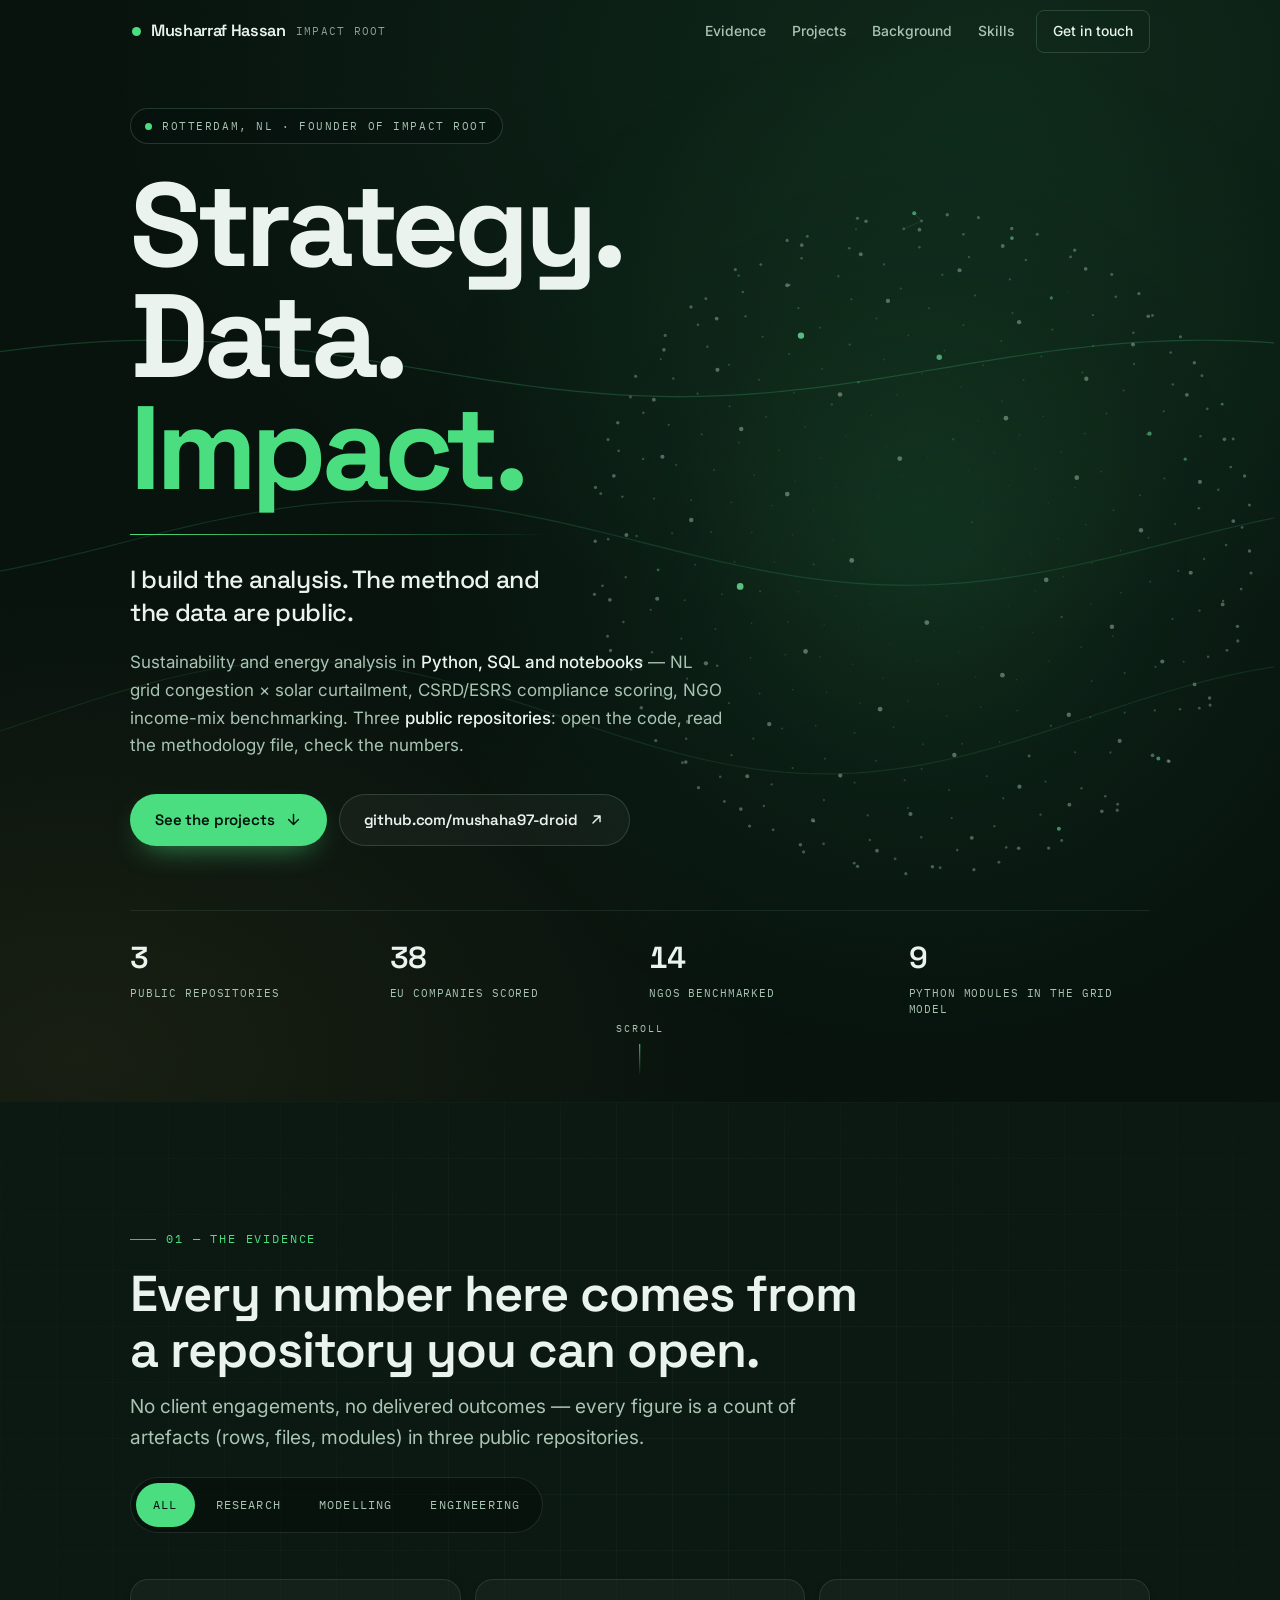
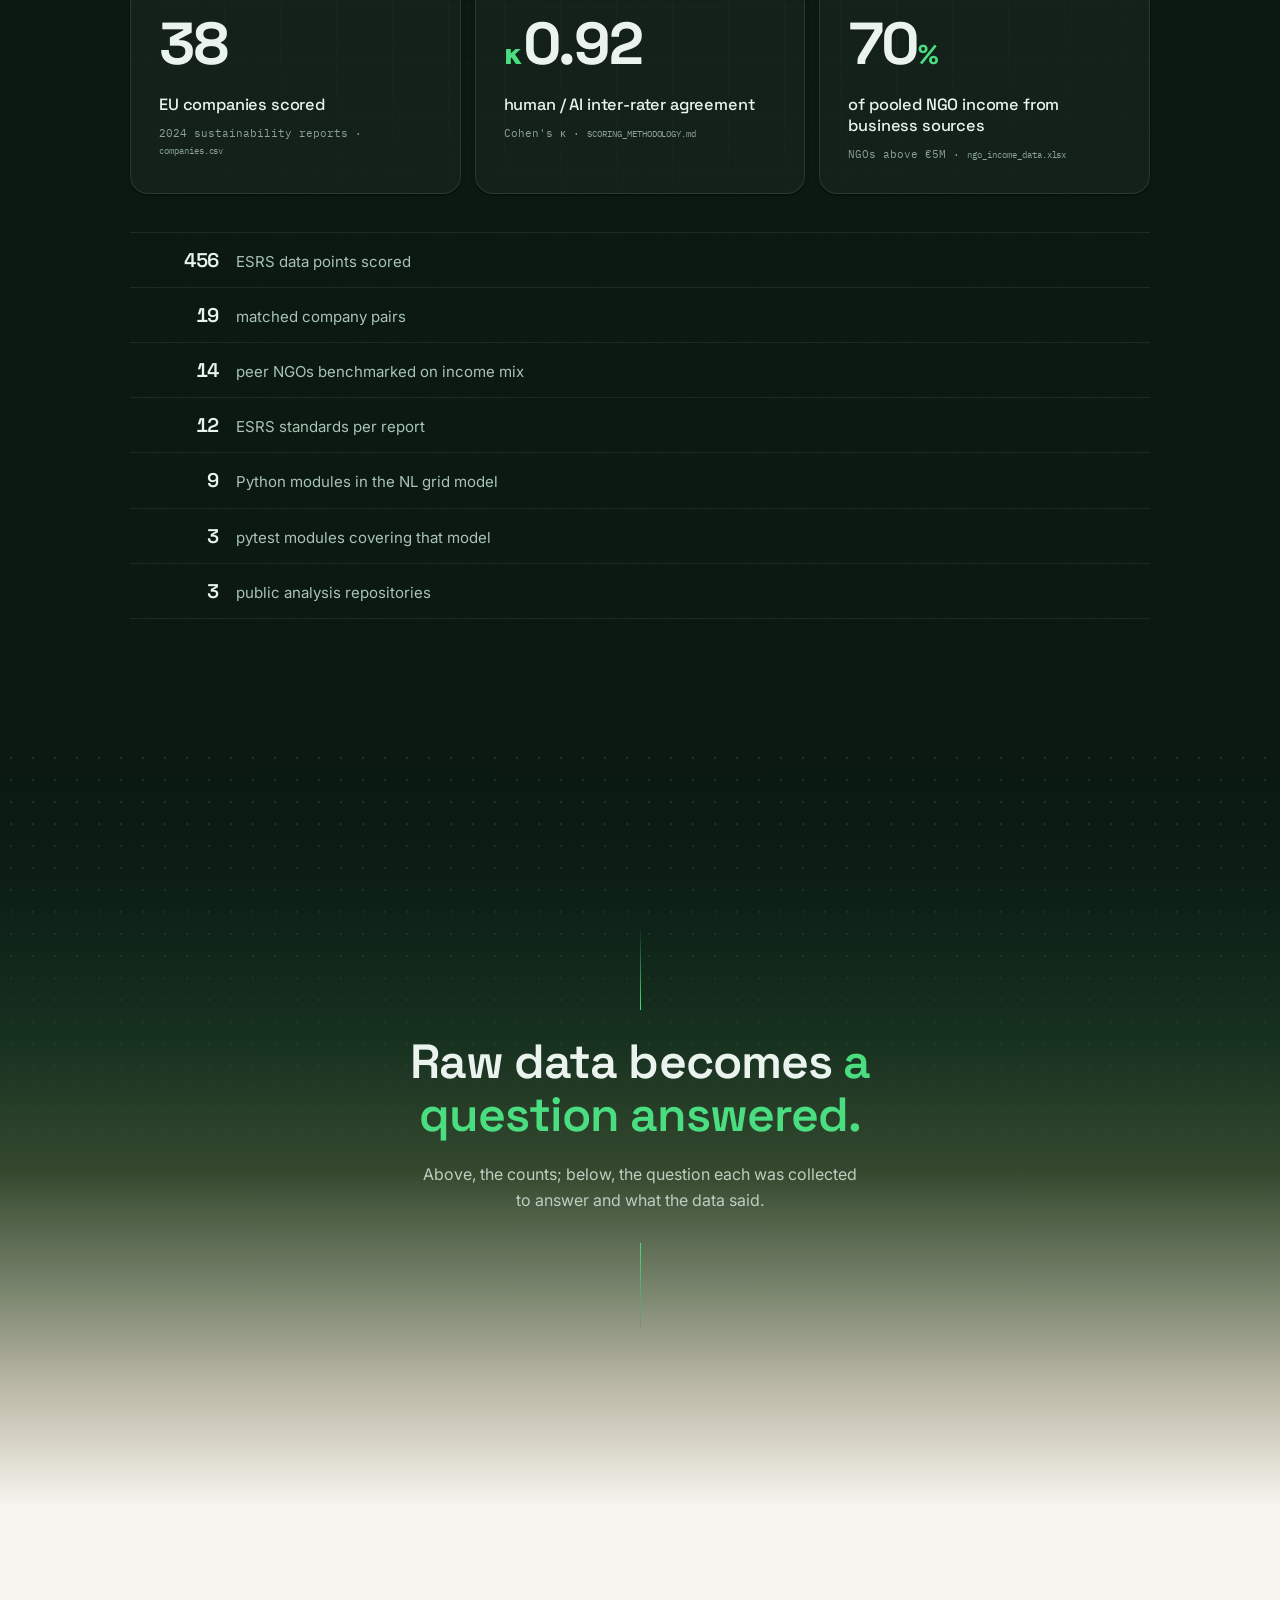
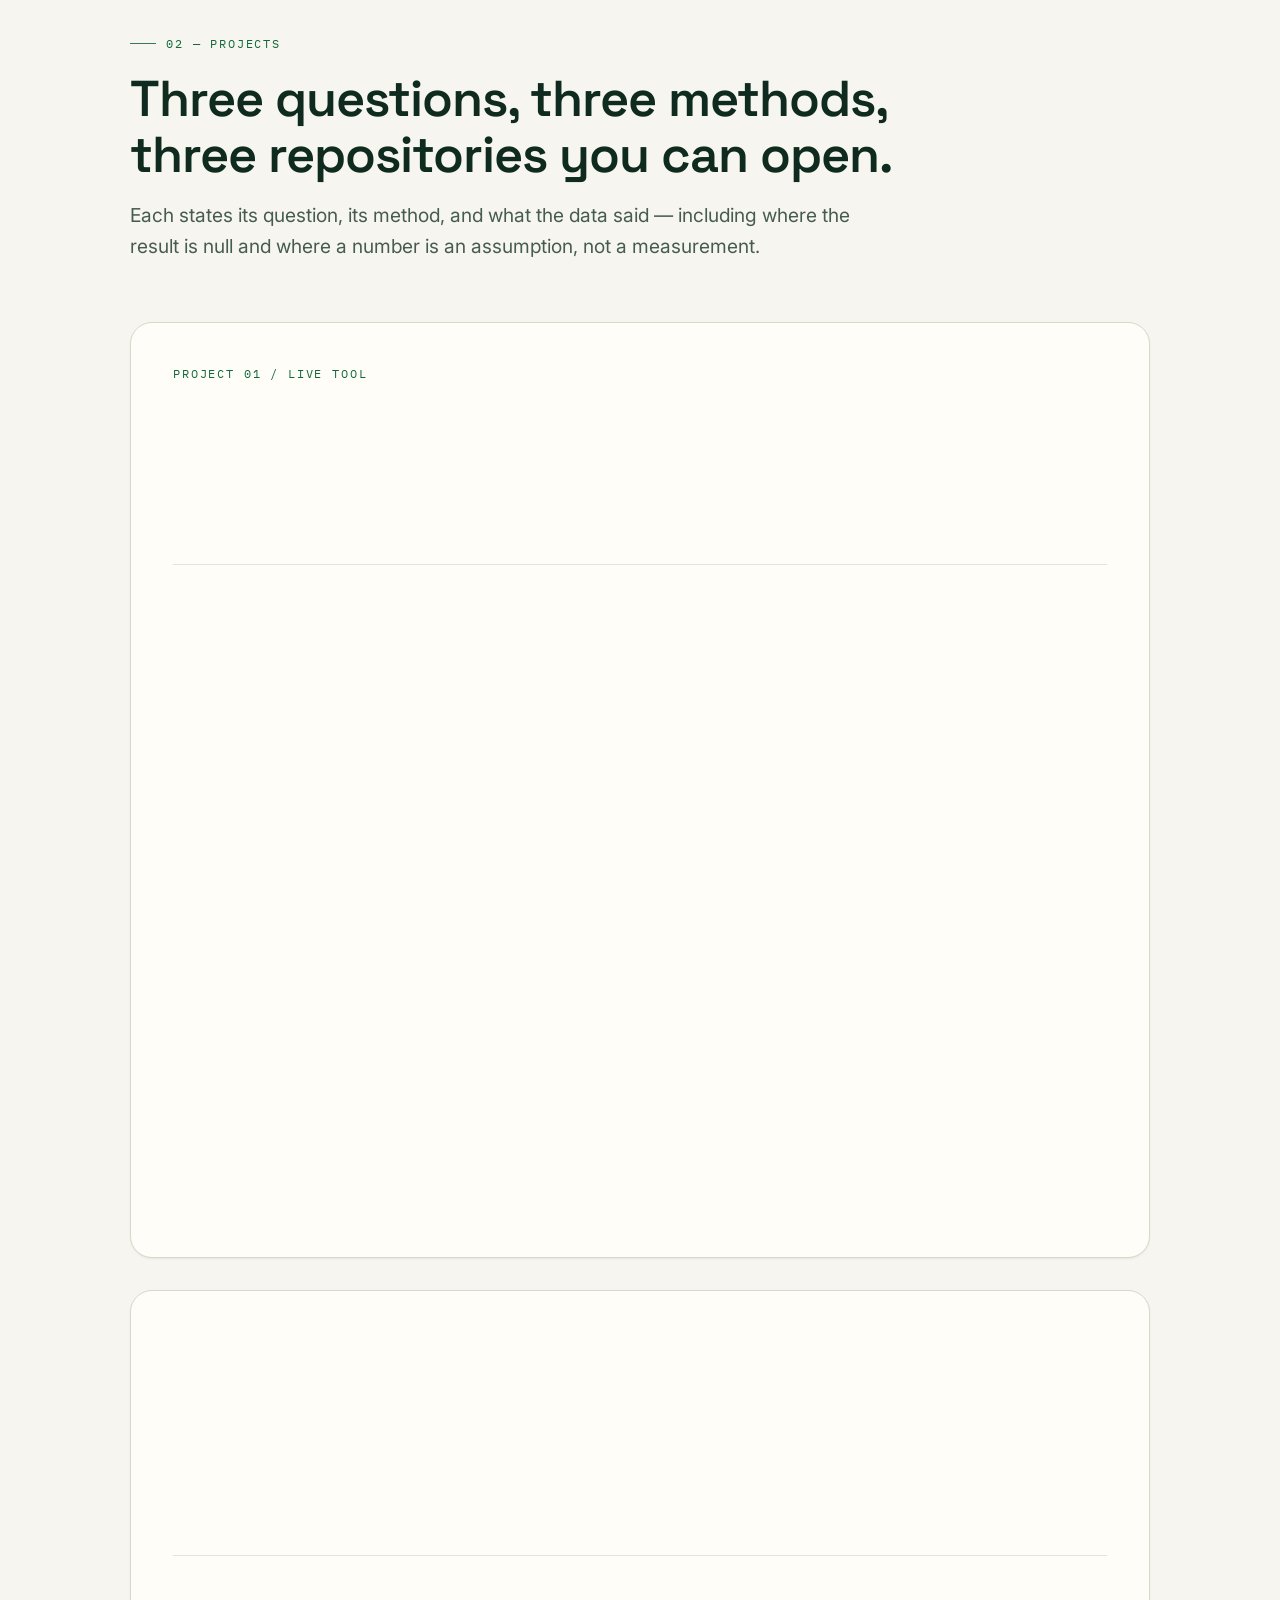
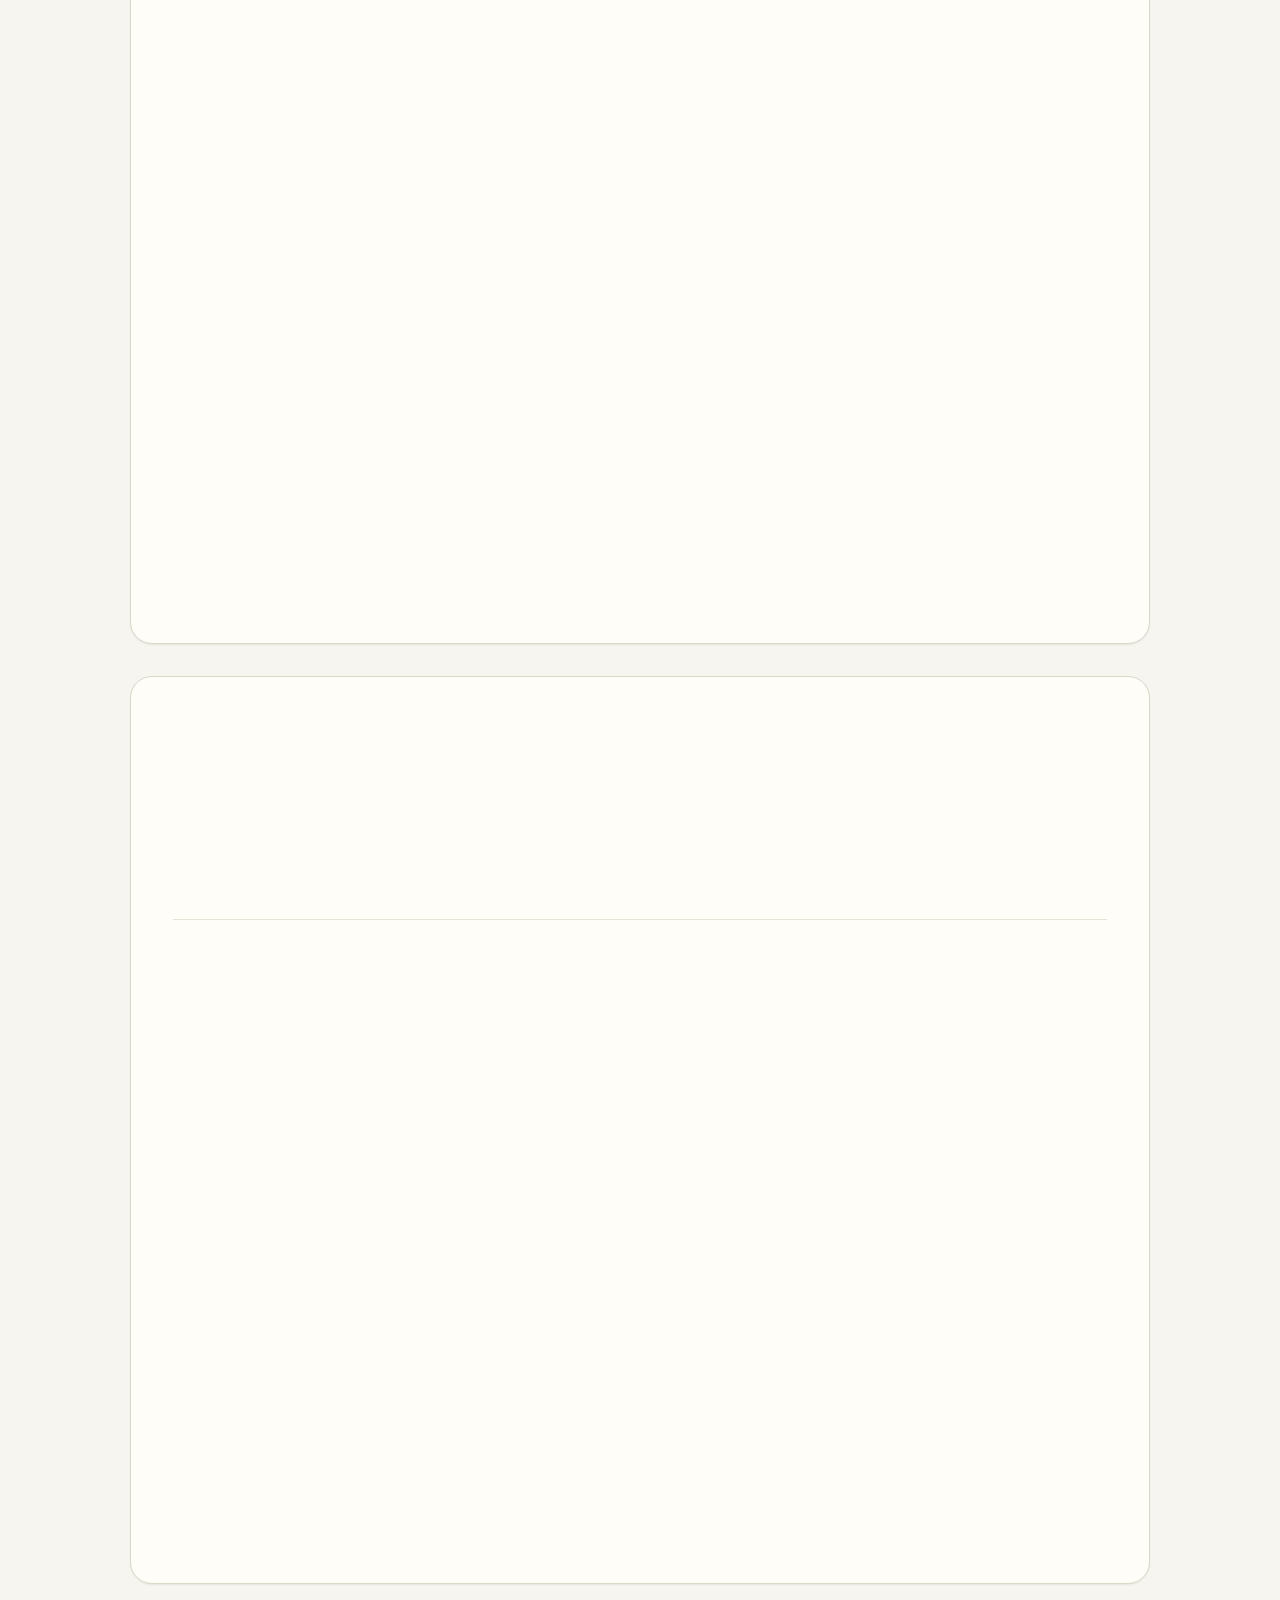
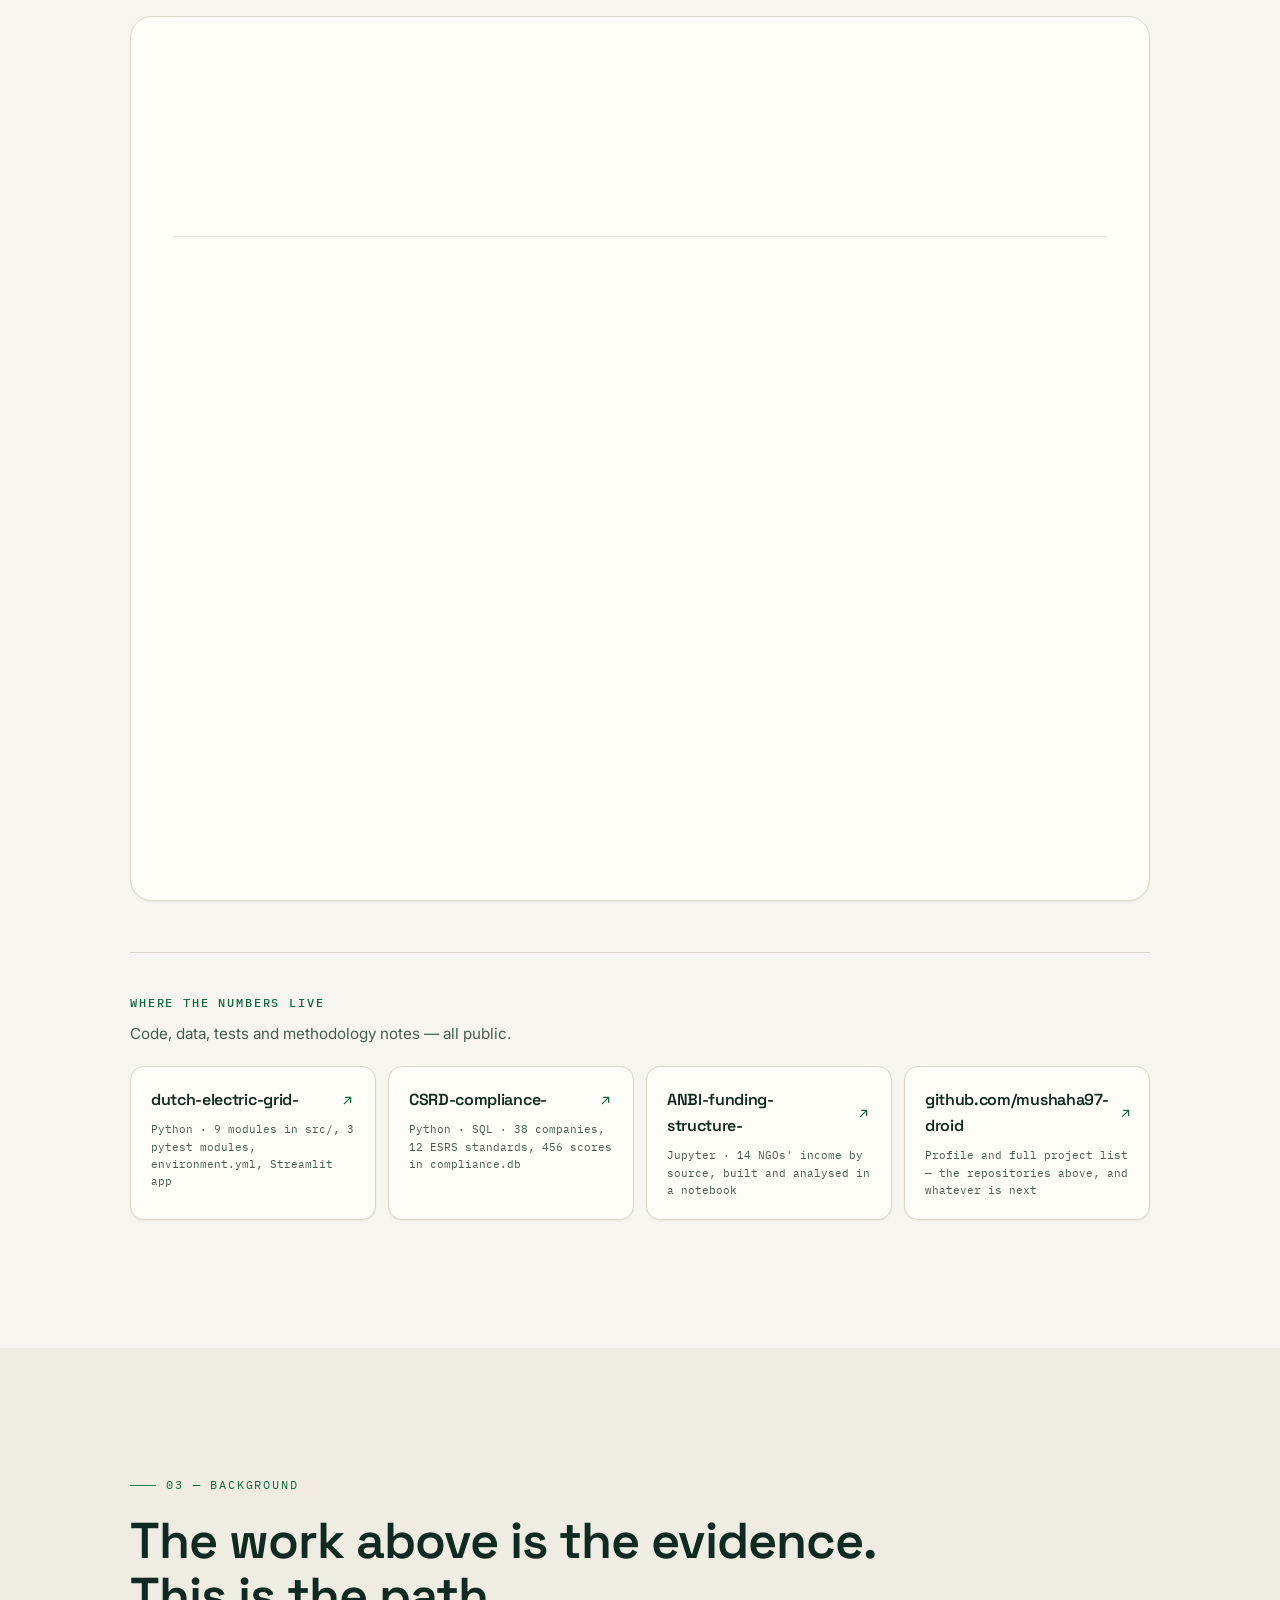
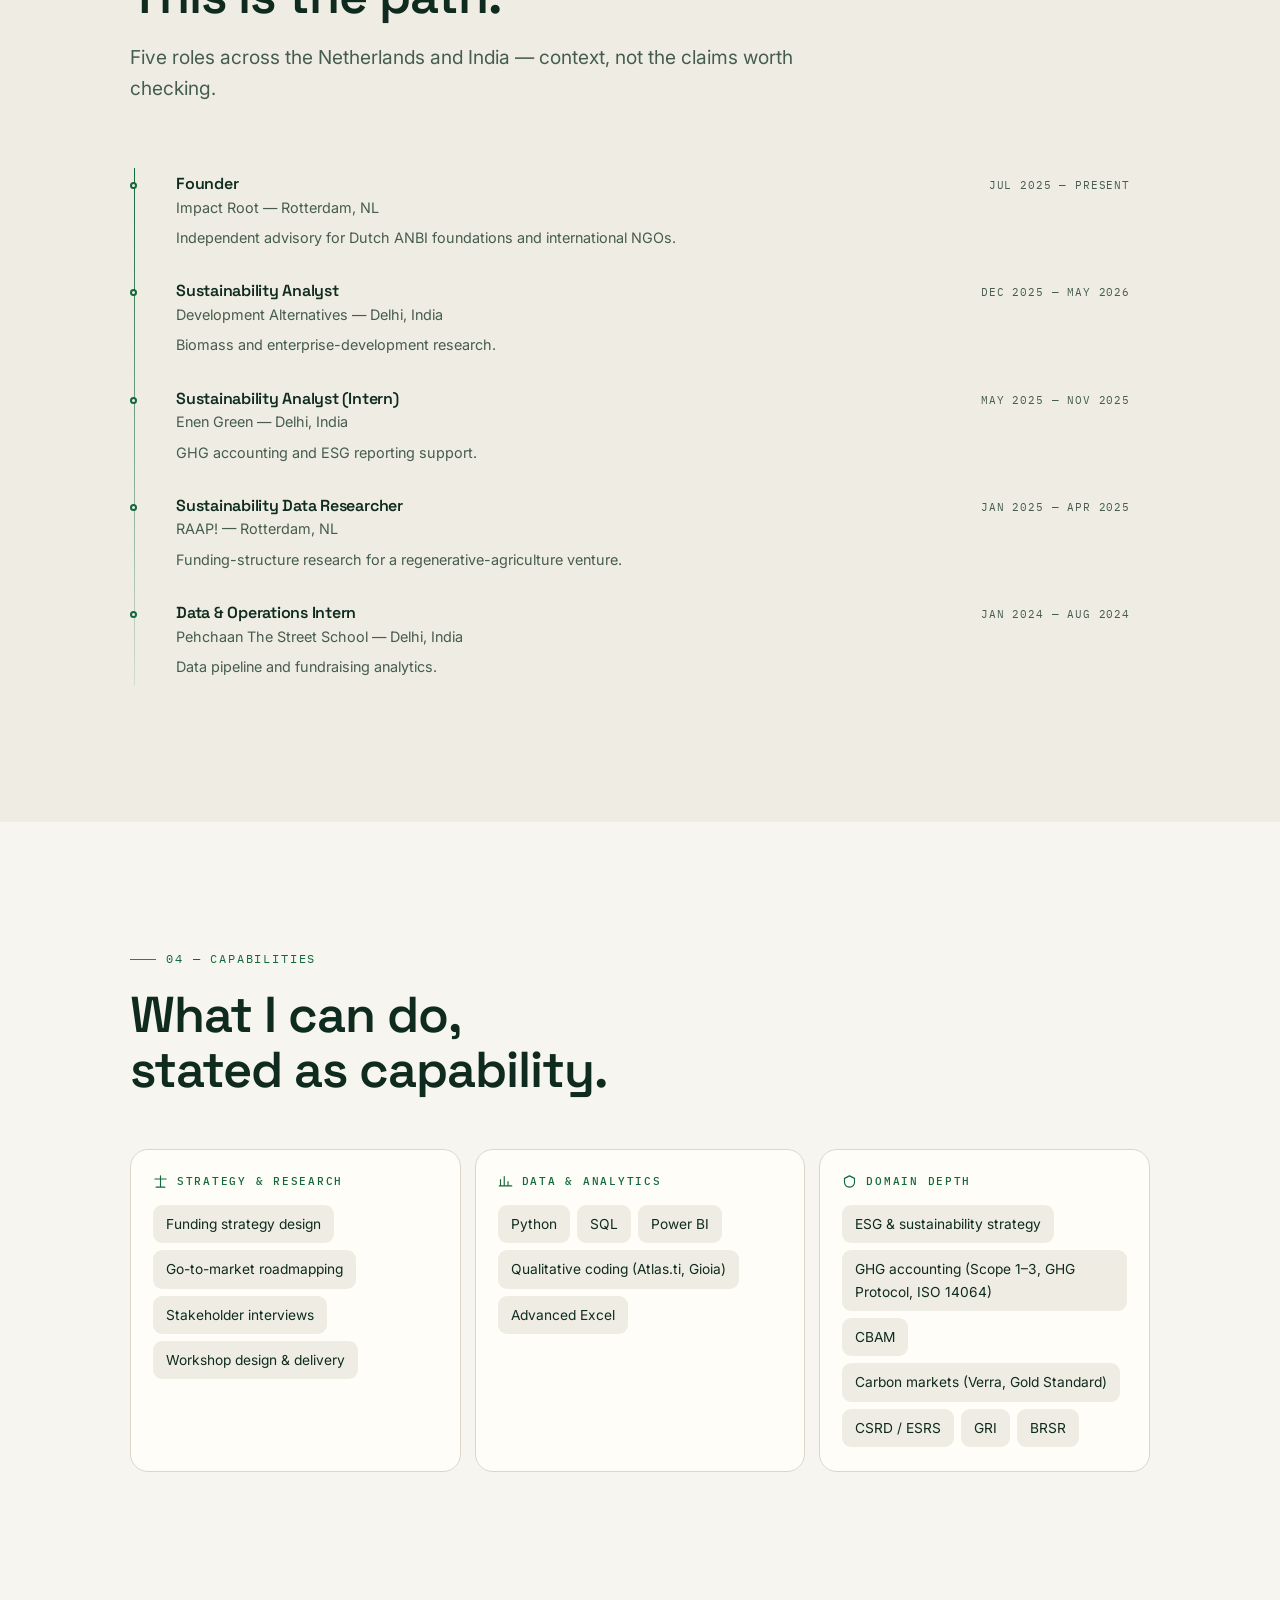
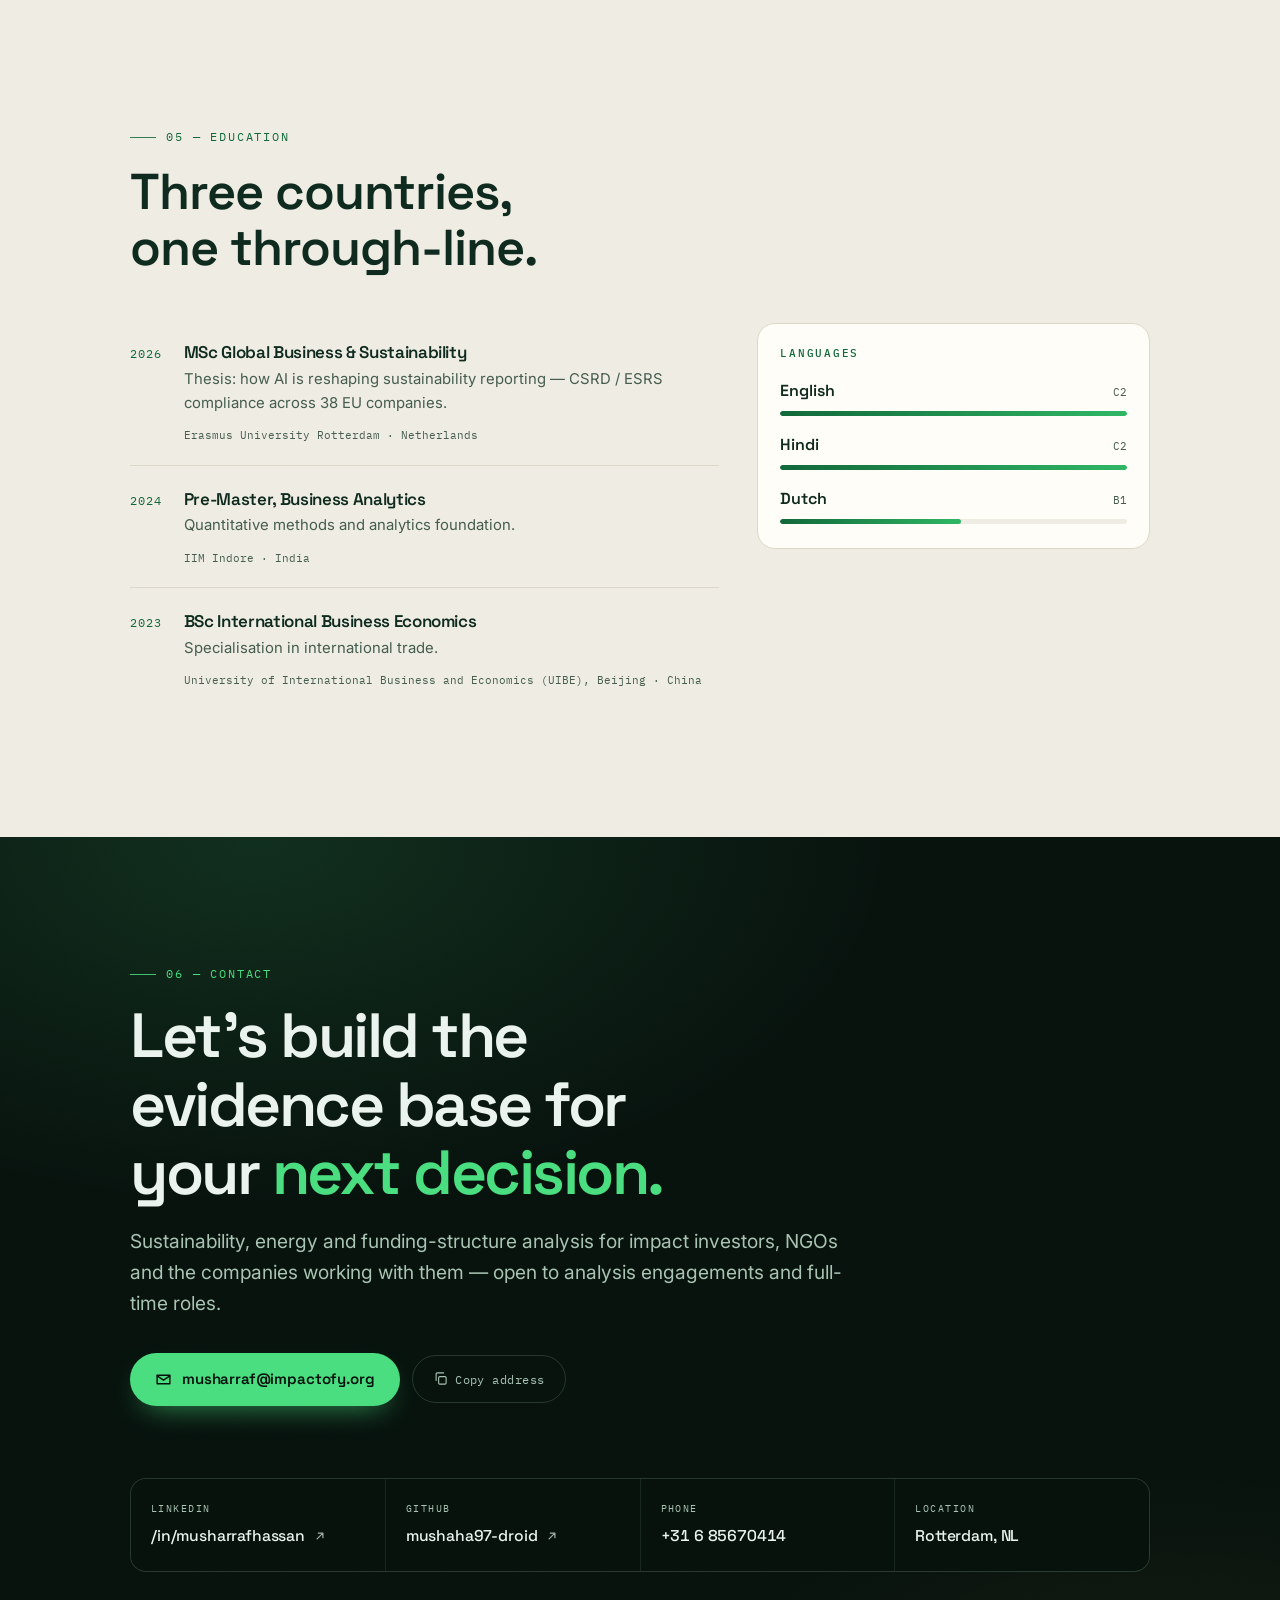
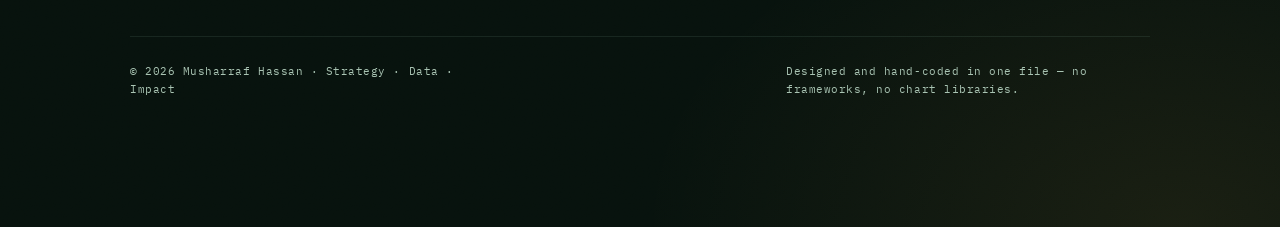
==== index.html @ c4c8196c "Concise + particular pass: declutter metrics, depth system, tighter prose - Metrics: 10 chip-laden c" ====
<!DOCTYPE html>
<html lang="en">
<head>
<meta charset="utf-8">
<meta name="viewport" content="width=device-width, initial-scale=1, viewport-fit=cover">
<title>Musharraf Hassan — Strategy · Data · Impact</title>
<meta name="description" content="Sustainability data analyst in Rotterdam. A live Scope 1+2 emissions calculator for India–EU trade, plus three public repositories — Dutch grid congestion and solar curtailment modelling, a CSRD/ESRS compliance study, and an NGO income-mix benchmark. Open the code, check the method.">
<meta name="author" content="Musharraf Hassan">
<meta name="theme-color" content="#07120D">
<meta name="color-scheme" content="dark light">
<meta property="og:type" content="website">
<meta property="og:title" content="Musharraf Hassan — Strategy · Data · Impact">
<meta property="og:description" content="A live Scope 1+2 calculator (India–EU carbon ratings) and three public analysis repositories: NL grid congestion × solar curtailment (Python), CSRD/ESRS compliance (Python · SQL), NGO income-mix benchmark (Jupyter). Every number on this page is traceable to a repo.">
<meta property="og:locale" content="en_GB">
<meta name="twitter:card" content="summary">
<meta name="twitter:title" content="Musharraf Hassan — Strategy · Data · Impact">
<meta name="twitter:description" content="Sustainability data analyst, Rotterdam. A live Scope 1+2 calculator plus public repositories — grid modelling, CSRD/ESRS compliance, NGO income-mix benchmark.">
<link rel="preconnect" href="https://fonts.googleapis.com">
<link rel="preconnect" href="https://fonts.gstatic.com" crossorigin>
<link rel="stylesheet" href="https://fonts.googleapis.com/css2?family=Space+Grotesk:wght@500;600;700&family=Inter:wght@400;500;600&family=IBM+Plex+Mono:wght@400;500&display=swap">
<style>
/* ============================================================
   MUSHARRAF HASSAN — PORTFOLIO
   Concept: "Dark → Light journey". Raw data (dark, technical)
   resolves into clear advice (light, editorial).
   One file. No frameworks, no chart libraries.
   ------------------------------------------------------------
   00 TOKENS
   01 RESET + BASE
   02 LAYOUT PRIMITIVES
   03 CHROME (skip link, scroll progress, nav)
   04 HERO (dark)
   05 DASHBOARD (dark)
   06 TRANSITION BAND (dark -> light)
   07 PROJECTS (light)
   08 EXPERIENCE · SKILLS · EDUCATION (light)
   09 CONTACT (dark bookend) + FOOTER
   10 RESPONSIVE
   11 REDUCED MOTION
   ============================================================ */

/* ---------- 00 TOKENS ---------- */
:root{
  /* dark half */
  --d-bg:#07120D;
  --d-bg-2:#0A1811;
  --d-panel:#0E2118;
  --d-line:rgba(140,190,160,.22);
  --d-line-soft:rgba(140,190,160,.12);
  --d-text:#EAF3ED;
  --d-muted:#A9C4B3;

  /* light half */
  --l-bg:#F7F5EF;
  --l-bg-2:#EFEDE3;
  --l-surface:#FFFDF7;
  --l-ink:#0F2A1E;
  --l-muted:#455C4E;
  --l-line:#DCD7C8;
  --l-line-soft:#E7E3D7;

  /* the green thread: luminous in the dark, deep in the light */
  --accent:#4ADE80;
  --accent-2:#2FB765;
  --accent-ink:#12683A;
  --amber:#F5B54A;
  --amber-ink:#8A5A05;

  /* type */
  --f-display:"Space Grotesk","Segoe UI",system-ui,sans-serif;
  --f-body:"Inter","Segoe UI",system-ui,-apple-system,sans-serif;
  --f-mono:"IBM Plex Mono",ui-monospace,SFMono-Regular,Menlo,monospace;

  /* metrics */
  --max:1100px;
  --gut:clamp(20px,5vw,40px);
  --nav-h:64px;
  --ease:cubic-bezier(.22,.7,.24,1);

  /* ---- elevation scale ----
     Layered soft shadows, authored once per theme half.
     Dark half: darker and tighter, with a faint #4ADE80 under-glow from
     level 3 up. Light half: soft neutral ink. Components read --elev-1..4;
     the half-specific values live in --elev-d-* / --elev-l-*. */
  --elev-d-1:0 1px 2px rgba(0,0,0,.44),0 2px 6px -3px rgba(0,0,0,.50);
  --elev-d-2:0 2px 4px rgba(0,0,0,.46),0 7px 16px -8px rgba(0,0,0,.62);
  --elev-d-3:0 3px 7px rgba(0,0,0,.50),0 14px 28px -12px rgba(0,0,0,.70),0 10px 28px -16px rgba(74,222,128,.30);
  --elev-d-4:0 4px 10px rgba(0,0,0,.55),0 22px 44px -16px rgba(0,0,0,.76),0 14px 40px -18px rgba(74,222,128,.38);
  --elev-l-1:0 1px 2px rgba(15,42,30,.05),0 2px 6px -4px rgba(15,42,30,.08);
  --elev-l-2:0 2px 4px rgba(15,42,30,.05),0 8px 18px -10px rgba(15,42,30,.12);
  --elev-l-3:0 3px 8px rgba(15,42,30,.06),0 16px 32px -14px rgba(15,42,30,.16);
  --elev-l-4:0 6px 14px rgba(15,42,30,.07),0 28px 56px -20px rgba(15,42,30,.20);
  --elev-1:var(--elev-d-1);
  --elev-2:var(--elev-d-2);
  --elev-3:var(--elev-d-3);
  --elev-4:var(--elev-d-4);
}

/* Section-scoped theme variables. Components read the generic names
   (--bg/--fg/--muted/--line/--acc/--card) so the same component renders
   correctly in both halves of the journey. */
.t-dark{
  --bg:var(--d-bg);
  --fg:var(--d-text);
  --muted:var(--d-muted);
  --line:var(--d-line);
  --line-soft:var(--d-line-soft);
  --acc:var(--accent);
  --acc-2:var(--accent-2);
  --amb:var(--amber);
  --card:rgba(255,255,255,.035);
  --card-2:rgba(255,255,255,.07);
  --card-line:rgba(255,255,255,.10);
  --elev-1:var(--elev-d-1);
  --elev-2:var(--elev-d-2);
  --elev-3:var(--elev-d-3);
  --elev-4:var(--elev-d-4);
  color:var(--fg);
  background:var(--bg);
}
.t-light{
  --bg:var(--l-bg);
  --fg:var(--l-ink);
  --muted:var(--l-muted);
  --line:var(--l-line);
  --line-soft:var(--l-line-soft);
  --acc:var(--accent-ink);
  --acc-2:var(--accent-2);
  --amb:var(--amber-ink);
  --card:var(--l-surface);
  --card-2:#fff;
  --card-line:var(--l-line);
  --elev-1:var(--elev-l-1);
  --elev-2:var(--elev-l-2);
  --elev-3:var(--elev-l-3);
  --elev-4:var(--elev-l-4);
  color:var(--fg);
  background:var(--bg);
}

/* ---------- 01 RESET + BASE ---------- */
*,*::before,*::after{box-sizing:border-box}
html{
  -webkit-text-size-adjust:100%;
  scroll-behavior:smooth;
  background:var(--d-bg);
}
body{
  margin:0;
  font-family:var(--f-body);
  font-size:clamp(15.5px,.42vw + 14.6px,17px);
  line-height:1.62;
  color:var(--d-text);
  background:var(--d-bg);
  overflow-x:hidden;
  -webkit-font-smoothing:antialiased;
}
img,svg{max-width:100%}
h1,h2,h3,h4{
  font-family:var(--f-display);
  font-weight:600;
  line-height:1.1;
  letter-spacing:-.02em;
  margin:0;
  text-wrap:balance;
}
p{margin:0}
a{color:inherit}
ul,ol{margin:0;padding:0;list-style:none}
button,input{font:inherit;color:inherit}
::selection{background:var(--accent);color:#06110C}
:focus-visible{
  outline:2.5px solid var(--acc,var(--accent));
  outline-offset:3px;
  border-radius:6px;
}
.sr-only{
  position:absolute!important;width:1px;height:1px;padding:0;margin:-1px;
  overflow:hidden;clip:rect(0 0 0 0);clip-path:inset(50%);white-space:nowrap;border:0;
}

/* ---------- 02 LAYOUT PRIMITIVES ---------- */
.wrap{
  width:100%;
  max-width:var(--max);
  margin-inline:auto;
  padding-inline:var(--gut);
}
section{scroll-margin-top:calc(var(--nav-h) + 8px)}
.band{padding-block:clamp(72px,10vw,132px)}

.eyebrow{
  font-family:var(--f-mono);
  font-size:.72rem;
  letter-spacing:.16em;
  text-transform:uppercase;
  color:var(--acc);
  margin:0 0 18px;
  display:flex;
  align-items:center;
  gap:10px;
}
.eyebrow::before{
  content:"";
  width:26px;height:1px;
  background:currentColor;
  flex:none;opacity:.85;
}
.h2{font-size:clamp(1.95rem,4.4vw,3.15rem)}
.lede{
  font-size:clamp(1.02rem,1.1vw + .8rem,1.2rem);
  color:var(--muted);
  max-width:62ch;
  margin-top:18px;
}
.mono{font-family:var(--f-mono)}
.num{font-variant-numeric:tabular-nums;font-feature-settings:"tnum" 1}
code{
  font-family:var(--f-mono);
  font-size:.86em;
  letter-spacing:-.005em;
  padding:.08em .3em;
  border-radius:4px;
  background:rgba(18,104,58,.08);
  color:var(--acc,var(--accent-ink));
  word-break:break-word;
}
.case-actions .stack code{background:none;padding:0;color:inherit}

/* grain texture, dark half only */
.grain::after{
  content:"";
  position:absolute;inset:0;
  pointer-events:none;
  opacity:.05;
  mix-blend-mode:overlay;
  background-image:url("data:image/svg+xml,%3Csvg xmlns='http://www.w3.org/2000/svg' width='160' height='160'%3E%3Cfilter id='n'%3E%3CfeTurbulence type='fractalNoise' baseFrequency='.82' numOctaves='3' stitchTiles='stitch'/%3E%3C/filter%3E%3Crect width='100%25' height='100%25' filter='url(%23n)'/%3E%3C/svg%3E");
}

/* reveal-on-scroll */
.reveal{
  opacity:0;
  transform:translate3d(0,18px,0);
  transition:opacity .7s var(--ease),transform .7s var(--ease);
}
.reveal.is-in{opacity:1;transform:none}

/* ---------- 03 CHROME ---------- */
.skip{
  position:fixed;top:8px;left:8px;z-index:200;
  transform:translateY(-180%);
  background:var(--accent);color:#06110C;
  font-weight:600;padding:12px 18px;border-radius:10px;
  text-decoration:none;
  transition:transform .2s var(--ease);
}
.skip:focus-visible{transform:none}

#progress{
  position:fixed;top:0;left:0;right:0;height:3px;z-index:120;
  background:transparent;pointer-events:none;
}
#progress i{
  display:block;height:100%;
  transform:scaleX(0);transform-origin:0 50%;
  background:linear-gradient(90deg,var(--accent-2),var(--accent) 60%,var(--amber));
}

/* nav — transparent over the dark hero, solid paper once the page resolves */
.nav{
  position:fixed;top:0;left:0;right:0;z-index:110;
  height:var(--nav-h);
  display:flex;align-items:center;
  background:transparent;
  border-bottom:1px solid transparent;
  transition:background .45s var(--ease),border-color .45s var(--ease),box-shadow .45s var(--ease);
}
/* the nav lifts off the page once it is no longer sitting at the top */
body[data-scrolled="1"] .nav{box-shadow:var(--elev-d-2)}
body[data-scrolled="1"][data-nav="light"] .nav{box-shadow:var(--elev-l-2)}
.nav-in{
  width:100%;max-width:var(--max);margin-inline:auto;padding-inline:var(--gut);
  display:flex;align-items:center;gap:14px;
}
.brand{
  display:inline-flex;align-items:center;gap:10px;
  text-decoration:none;font-family:var(--f-display);font-weight:600;
  letter-spacing:-.02em;font-size:1.02rem;
  color:var(--d-text);
  transition:color .45s var(--ease);
  margin-right:auto;
  padding:6px 2px;
}
.brand .dot{
  width:9px;height:9px;border-radius:50%;
  background:var(--accent);flex:none;
}
.brand .sub{
  font-family:var(--f-mono);font-size:.66rem;letter-spacing:.12em;
  text-transform:uppercase;opacity:.6;font-weight:400;
}
.nav-links{display:flex;align-items:center;gap:2px}
.nav-links a{
  position:relative;display:inline-block;
  padding:10px 12px;
  text-decoration:none;
  font-size:.87rem;font-weight:500;
  color:var(--d-muted);
  border-radius:8px;
  transition:color .25s var(--ease);
}
.nav-links a::after{
  content:"";position:absolute;left:12px;right:12px;bottom:5px;height:1.5px;
  background:var(--accent);
  transform:scaleX(0);transform-origin:0 50%;
  transition:transform .3s var(--ease);
}
.nav-links a:hover,.nav-links a[aria-current="true"]{color:var(--d-text)}
.nav-links a:hover::after,.nav-links a[aria-current="true"]::after{transform:scaleX(1)}
.nav-cta{
  margin-left:8px;
  padding:9px 16px!important;
  border:1px solid var(--d-line);
  border-radius:999px;
  color:var(--d-text)!important;
}
.nav-cta::after{display:none!important}
.nav-cta:hover{background:rgba(74,222,128,.12);border-color:var(--accent)}

/* nav in "light" mode */
body[data-nav="light"] .nav{
  background:rgba(247,245,239,.88);
  backdrop-filter:saturate(1.4) blur(12px);
  -webkit-backdrop-filter:saturate(1.4) blur(12px);
  border-bottom-color:var(--l-line);
}
body[data-nav="light"] .brand{color:var(--l-ink)}
body[data-nav="light"] .brand .dot{background:var(--accent-ink)}
body[data-nav="light"] .nav-links a{color:var(--l-muted)}
body[data-nav="light"] .nav-links a:hover,
body[data-nav="light"] .nav-links a[aria-current="true"]{color:var(--l-ink)}
body[data-nav="light"] .nav-links a::after{background:var(--accent-ink)}
body[data-nav="light"] .nav-cta{border-color:var(--l-line);color:var(--l-ink)!important}
body[data-nav="light"] .nav-cta:hover{background:rgba(18,104,58,.09);border-color:var(--accent-ink)}
body[data-nav="light"] .nav-toggle{color:var(--l-ink);border-color:var(--l-line)}
body[data-nav="light"] .nav-links.is-open{background:var(--l-surface);border-color:var(--l-line)}

.nav-toggle{
  display:none;
  align-items:center;justify-content:center;
  width:46px;height:46px;
  background:transparent;border:1px solid var(--d-line);border-radius:12px;
  color:var(--d-text);cursor:pointer;
  transition:background .2s var(--ease),border-color .45s var(--ease),color .45s var(--ease);
}
.nav-toggle:hover{background:rgba(255,255,255,.07)}
.nav-toggle svg{width:20px;height:20px;display:block}
.nav-toggle .x{display:none}
.nav-toggle[aria-expanded="true"] .x{display:block}
.nav-toggle[aria-expanded="true"] .bars{display:none}

/* ---------- 04 HERO ---------- */
.hero{
  position:relative;
  min-height:100svh;
  display:flex;align-items:center;
  padding-block:calc(var(--nav-h) + 44px) 84px;
  overflow:hidden;
  background:
    radial-gradient(120% 90% at 78% 6%,rgba(74,222,128,.11),transparent 58%),
    radial-gradient(90% 70% at 6% 96%,rgba(245,181,74,.07),transparent 60%),
    var(--d-bg);
}
/* two hero layers: the atmosphere/streams sit behind the point sphere and
   drift at a different rate on scroll, so the hero reads as depth, not decal */
#glow,#field{
  position:absolute;inset:0;
  width:100%;height:100%;
  display:block;
  will-change:transform;
}
#glow{z-index:0}
#field{z-index:1}
.hero-in{position:relative;z-index:2;width:100%}

.hero-tag{
  display:inline-flex;align-items:center;gap:10px;
  font-family:var(--f-mono);font-size:.7rem;letter-spacing:.14em;text-transform:uppercase;
  color:var(--d-muted);
  border:1px solid var(--d-line);
  background:rgba(7,18,13,.55);
  padding:8px 14px;border-radius:999px;
}
.hero-tag .live{
  width:7px;height:7px;border-radius:50%;background:var(--accent);flex:none;
  animation:pulse 2.6s ease-in-out infinite;
}
@keyframes pulse{0%,100%{opacity:1;transform:scale(1)}50%{opacity:.4;transform:scale(.78)}}

h1.triad{
  margin:26px 0 0;
  font-size:clamp(2.9rem,11.5vw,7.4rem);
  font-weight:700;
  line-height:.94;
  letter-spacing:-.045em;
}
h1.triad .w{
  display:block;
  opacity:0;
  transform:translate3d(0,.26em,0);
  animation:riseIn .95s var(--ease) forwards;
}
h1.triad .w:nth-child(2){animation-delay:.11s}
h1.triad .w:nth-child(3){animation-delay:.22s}
.w-3{color:var(--accent)}
@keyframes riseIn{to{opacity:1;transform:none}}
.triad-rule{
  width:min(420px,80%);height:1px;border:0;margin:30px 0 0;
  background:linear-gradient(90deg,var(--accent),rgba(74,222,128,0));
  transform-origin:0 50%;
  animation:wipe 1.1s var(--ease) .3s backwards;
}
@keyframes wipe{from{transform:scaleX(0)}to{transform:scaleX(1)}}

.hero-sub{
  margin-top:28px;
  font-family:var(--f-display);
  font-size:clamp(1.12rem,1.4vw + .85rem,1.55rem);
  font-weight:500;line-height:1.34;letter-spacing:-.015em;
  max-width:26ch;
  color:var(--d-text);
}
.hero-body{margin-top:20px;color:var(--d-muted);max-width:54ch}
.hero-body strong{color:var(--d-text);font-weight:500}
.hero-actions{display:flex;flex-wrap:wrap;gap:12px;margin-top:34px}

/* buttons — tactile micro-feedback */
.btn{
  position:relative;
  display:inline-flex;align-items:center;justify-content:center;gap:10px;
  min-height:48px;
  padding:13px 24px;
  border-radius:999px;
  border:1px solid transparent;
  font-family:var(--f-display);
  font-size:.94rem;font-weight:600;letter-spacing:-.01em;
  text-decoration:none;cursor:pointer;
  overflow:hidden;isolation:isolate;
  transition:transform .18s var(--ease),background .22s var(--ease),border-color .22s var(--ease),color .22s var(--ease),box-shadow .22s var(--ease);
}
.btn svg{width:17px;height:17px;flex:none}
.btn:active{transform:translateY(1px) scale(.985)}
.btn .ripple{
  position:absolute;z-index:-1;border-radius:50%;
  background:currentColor;opacity:.22;
  transform:translate(-50%,-50%) scale(0);
  animation:rip .62s var(--ease) forwards;
  pointer-events:none;
}
@keyframes rip{to{transform:translate(-50%,-50%) scale(1);opacity:0}}
.btn-primary{
  background:var(--accent);color:#06110C;
  box-shadow:0 12px 30px -14px rgba(74,222,128,.75);
}
.btn-primary:hover{background:#69E999}
.btn-ghost{background:rgba(255,255,255,.04);border-color:var(--d-line);color:var(--d-text)}
.btn-ghost:hover{background:rgba(255,255,255,.09);border-color:var(--accent)}
.t-light .btn-primary{
  background:var(--accent-ink);color:#F9F8F3;
  box-shadow:0 14px 30px -16px rgba(18,104,58,.75);
}
.t-light .btn-primary:hover{background:#0E5A31}
.t-light .btn-ghost{background:transparent;border-color:var(--l-line);color:var(--l-ink)}
.t-light .btn-ghost:hover{background:rgba(18,104,58,.07);border-color:var(--accent-ink)}

/* hero ticker strip */
.hero-strip{
  margin-top:clamp(38px,6vw,64px);
  border-top:1px solid var(--d-line-soft);
  padding-top:22px;
  display:grid;
  grid-template-columns:repeat(4,minmax(0,1fr));
  gap:18px;
}
.hero-strip li{min-width:0}
.hero-strip b{
  display:block;
  font-family:var(--f-display);
  font-size:clamp(1.3rem,2.4vw,1.9rem);
  font-weight:600;letter-spacing:-.03em;
  color:var(--d-text);
}
.hero-strip span{
  display:block;margin-top:4px;
  font-family:var(--f-mono);font-size:.68rem;letter-spacing:.08em;
  text-transform:uppercase;color:var(--d-muted);line-height:1.45;
}

.scroll-cue{
  position:absolute;left:50%;bottom:18px;transform:translateX(-50%);z-index:2;
  display:flex;flex-direction:column;align-items:center;gap:7px;
  font-family:var(--f-mono);font-size:.6rem;letter-spacing:.2em;text-transform:uppercase;
  color:var(--d-muted);text-decoration:none;
  padding:8px 12px;border-radius:10px;
}
.scroll-cue i{
  display:block;width:1px;height:32px;
  background:linear-gradient(180deg,var(--accent),rgba(74,222,128,0));
  animation:cue 2.2s var(--ease) infinite;
}
@keyframes cue{
  0%{transform:scaleY(.15);transform-origin:50% 0}
  45%{transform:scaleY(1);transform-origin:50% 0}
  46%{transform:scaleY(1);transform-origin:50% 100%}
  100%{transform:scaleY(0);transform-origin:50% 100%}
}
/* ---------- 05 DASHBOARD (dark) ---------- */
.dash{position:relative;overflow:hidden;background:var(--d-bg-2)}
.dash::before{
  content:"";position:absolute;inset:0;pointer-events:none;
  background-image:
    linear-gradient(rgba(140,190,160,.05) 1px,transparent 1px),
    linear-gradient(90deg,rgba(140,190,160,.05) 1px,transparent 1px);
  background-size:56px 56px;
  mask-image:radial-gradient(90% 70% at 50% 20%,#000,transparent 78%);
  -webkit-mask-image:radial-gradient(90% 70% at 50% 20%,#000,transparent 78%);
}
.dash .wrap{position:relative;z-index:1}

.dash-head{
  display:flex;flex-wrap:wrap;align-items:flex-end;
  justify-content:space-between;gap:24px;
}
.dash-head .lede{margin-top:14px}

/* segmented lens control */
.lens{
  display:inline-flex;align-items:center;gap:4px;
  padding:5px;border-radius:999px;
  border:1px solid var(--card-line);
  background:rgba(0,0,0,.28);
  position:relative;
  flex-wrap:wrap;
}
.lens button{
  position:relative;z-index:1;
  min-height:44px;
  padding:8px 17px;
  border:0;border-radius:999px;background:transparent;
  font-family:var(--f-mono);font-size:.73rem;letter-spacing:.1em;text-transform:uppercase;
  color:var(--muted);cursor:pointer;
  transition:color .28s var(--ease);
  white-space:nowrap;
}
.lens button:hover{color:var(--fg)}
.lens button[aria-selected="true"]{color:#06110C}
.lens .thumb{
  position:absolute;z-index:0;top:5px;left:0;height:calc(100% - 10px);
  border-radius:999px;background:var(--accent);
  transition:transform .42s var(--ease),width .42s var(--ease);
  pointer-events:none;
}

/* three hero metrics — large, airy, one quiet source note each */
.heroes{
  margin-top:clamp(30px,4vw,46px);
  display:grid;
  grid-template-columns:repeat(3,minmax(0,1fr));
  gap:14px;
}
.metric{
  position:relative;
  min-width:0;
  padding:clamp(24px,3vw,34px) clamp(20px,2.4vw,28px) clamp(22px,2.6vw,30px);
  border-radius:18px;
  border:1px solid var(--card-line);
  background:var(--card);
  box-shadow:var(--elev-1);
  transition:opacity .38s var(--ease),transform .3s var(--ease),
             background .28s var(--ease),border-color .28s var(--ease),
             box-shadow .3s var(--ease);
}
.metric:hover{
  background:var(--card-2);
  border-color:rgba(74,222,128,.34);
  transform:translateY(-3px);
  box-shadow:var(--elev-3);
}
.metric.is-dim{opacity:.22;pointer-events:none}
.metric .v{
  display:flex;align-items:baseline;gap:2px;
  font-family:var(--f-display);
  font-size:clamp(2.6rem,5.4vw,3.7rem);
  font-weight:700;letter-spacing:-.05em;line-height:1;
  color:var(--fg);
}
.metric .v .unit{font-size:.46em;letter-spacing:-.02em;color:var(--accent)}
.metric .l{
  margin-top:clamp(14px,1.6vw,20px);
  font-family:var(--f-display);font-size:1.02rem;font-weight:500;
  color:var(--fg);letter-spacing:-.01em;line-height:1.3;
}
.metric .src{
  margin-top:10px;
  font-family:var(--f-mono);font-size:.68rem;line-height:1.55;
  color:var(--muted);opacity:.8;
}
.metric .src code{background:none;padding:0;color:inherit}

/* compact ledger strip — one row per remaining metric */
.ledger{
  margin-top:clamp(26px,3.4vw,38px);
  border-top:1px solid var(--line-soft);
}
.led{border-bottom:1px solid var(--line-soft);transition:opacity .38s var(--ease)}
.led.is-dim{opacity:.22;pointer-events:none}
.led-row{
  width:100%;
  display:grid;
  grid-template-columns:5.4rem 1fr;
  align-items:baseline;
  gap:0 18px;
  padding:11px 2px;
  background:none;border:0;
  text-align:left;
  cursor:pointer;
  transition:background .22s var(--ease);
}
.led-row:hover{background:rgba(255,255,255,.035)}
.led-v{
  font-family:var(--f-display);font-size:1.24rem;font-weight:600;
  letter-spacing:-.03em;color:var(--fg);
  text-align:right;
  font-variant-numeric:tabular-nums;font-feature-settings:"tnum" 1;
}
.led-v .unit{font-size:.62em;color:var(--accent);margin-left:1px}
.led-l{font-size:.94rem;color:var(--muted);line-height:1.35}
.led-row[aria-expanded="true"] .led-l{color:var(--fg)}
.led-n{
  display:block;
  font-family:var(--f-mono);font-size:.68rem;line-height:1.5;
  color:var(--muted);
  overflow:hidden;
  max-height:0;opacity:0;
  transition:max-height .3s var(--ease),opacity .26s var(--ease),margin .3s var(--ease);
}
.led-row[aria-expanded="true"] + .led-n{
  max-height:4.5em;opacity:.85;margin:0 0 12px calc(5.4rem + 18px);
}

/* ---------- 06 TRANSITION BAND (dark -> light) ---------- */
.handoff{
  position:relative;
  padding-block:clamp(90px,14vw,190px);
  text-align:center;
  background:linear-gradient(180deg,
    #0A1811 0%,
    #0C1E15 18%,
    #16301F 38%,
    #35492F 56%,
    #7C8770 72%,
    #C3BFAE 86%,
    #F7F5EF 100%);
}
.handoff::before{
  content:"";position:absolute;inset:0;pointer-events:none;
  background-image:radial-gradient(rgba(255,255,255,.22) 1px,transparent 1px);
  background-size:22px 22px;
  mask-image:linear-gradient(180deg,rgba(0,0,0,.5),transparent 62%);
  -webkit-mask-image:linear-gradient(180deg,rgba(0,0,0,.5),transparent 62%);
}
.handoff .wrap{position:relative;z-index:1}
.handoff .thread{
  width:1px;height:clamp(48px,8vw,84px);margin:0 auto 26px;
  background:linear-gradient(180deg,rgba(74,222,128,0),var(--accent));
}
.handoff h2{
  font-size:clamp(1.7rem,4.6vw,3rem);
  color:#EAF3ED;
  max-width:16ch;margin-inline:auto;
}
.handoff h2 em{font-style:normal;color:var(--accent)}
.handoff p{
  margin:20px auto 0;max-width:44ch;
  color:#BCCFC0;font-size:1rem;
}
.handoff .thread-2{
  width:1px;height:clamp(48px,8vw,84px);margin:30px auto 0;
  background:linear-gradient(180deg,var(--accent),rgba(18,104,58,.15));
}
/* ---------- 07 PROJECTS (light) ---------- */
.work{background:var(--l-bg)}
/* perspective lives on the parent so the tilt shares one vanishing point
   and the inner headline can genuinely sit forward in Z on hover */
.cases{
  margin-top:clamp(38px,5vw,60px);
  display:grid;gap:clamp(20px,3vw,32px);
  perspective:1400px;
}
.case{
  position:relative;
  border:1px solid var(--l-line);
  border-radius:22px;
  background:var(--l-surface);
  padding:clamp(24px,3.4vw,42px);
  transform-style:preserve-3d;
  box-shadow:var(--elev-1);
  transition:box-shadow .35s var(--ease),border-color .35s var(--ease),transform .35s var(--ease);
}
.case:hover{
  box-shadow:var(--elev-3);
  border-color:rgba(18,104,58,.32);
}
.case-top,.case-top > div{transform-style:preserve-3d}
.case h3{transition:transform .35s var(--ease)}
.case:hover h3{transform:translateZ(16px)}
.case-top{
  display:flex;flex-wrap:wrap;gap:16px 24px;
  align-items:flex-start;justify-content:space-between;
  padding-bottom:22px;border-bottom:1px solid var(--l-line-soft);
}
.case-idx{
  font-family:var(--f-mono);font-size:.72rem;letter-spacing:.16em;
  color:var(--accent-ink);
}
.case h3{
  margin-top:10px;
  font-size:clamp(1.4rem,2.5vw,2.05rem);
  letter-spacing:-.03em;line-height:1.14;
  max-width:22ch;
}
.case h3 small{
  display:block;margin-top:8px;
  font-family:var(--f-body);font-size:.95rem;font-weight:400;
  letter-spacing:0;color:var(--l-muted);
  max-width:44ch;line-height:1.5;
}
.case-meta{display:flex;flex-wrap:wrap;gap:6px;align-items:flex-start}
.case-meta i{
  font-style:normal;font-family:var(--f-mono);font-size:.64rem;letter-spacing:.09em;
  text-transform:uppercase;
  border:1px solid var(--l-line);border-radius:999px;padding:5px 11px;color:var(--l-muted);
  white-space:nowrap;background:var(--l-bg-2);
}
.case-body{
  margin-top:26px;
  display:grid;
  grid-template-columns:1.55fr .95fr;
  gap:clamp(24px,3vw,40px);
  align-items:start;
}
.pmo{display:grid;gap:20px}
.pmo > div{position:relative;padding-left:24px}
.pmo > div::before{
  content:"";position:absolute;left:0;top:9px;
  width:9px;height:9px;border-radius:50%;
  border:2px solid var(--accent-ink);
}
.pmo > div:nth-child(2)::before{background:rgba(18,104,58,.35)}
.pmo > div:nth-child(3)::before{background:var(--accent-ink)}
.pmo h4{
  font-family:var(--f-mono);font-size:.66rem;font-weight:500;
  letter-spacing:.18em;text-transform:uppercase;
  color:var(--accent-ink);
}
.pmo p{margin-top:8px;color:var(--l-muted);font-size:.97rem}
.pmo p strong{color:var(--l-ink);font-weight:600}
.pmo .outcome p{color:var(--l-ink)}

.case-viz{
  border:1px solid var(--l-line-soft);
  border-radius:16px;
  background:var(--l-bg-2);
  padding:20px 18px;
  min-width:0;
}
.case-viz svg{display:block;width:100%;height:auto}
.viz-cap{
  margin-top:12px;
  font-family:var(--f-mono);font-size:.64rem;line-height:1.6;color:var(--l-muted);
}
.case-actions{
  margin-top:26px;padding-top:22px;border-top:1px solid var(--l-line-soft);
  display:flex;flex-wrap:wrap;gap:12px;align-items:center;
}
.link-inline{
  display:inline-flex;align-items:center;gap:8px;
  min-height:44px;padding:10px 0;
  font-family:var(--f-display);font-weight:600;font-size:.92rem;
  color:var(--accent-ink);text-decoration:none;
  border-bottom:1.5px solid rgba(18,104,58,.3);
  transition:border-color .25s var(--ease),gap .25s var(--ease);
}
.link-inline:hover{border-color:var(--accent-ink);gap:12px}
.link-inline svg{width:15px;height:15px;flex:none}
.case-actions .stack{
  font-family:var(--f-mono);font-size:.66rem;line-height:1.6;
  color:var(--l-muted);letter-spacing:.04em;margin-left:auto;text-align:right;
}

/* repository cards — theme-generic, so the same component works
   inside the dark dashboard panel and the light projects section */
.repos{
  margin-top:clamp(34px,4vw,52px);
  padding-top:clamp(30px,4vw,44px);
  border-top:1px solid var(--line);
}
.repos h3{
  font-family:var(--f-mono);font-size:.72rem;font-weight:500;
  letter-spacing:.16em;text-transform:uppercase;color:var(--acc);
}
.repos .lede{font-size:.95rem;margin-top:12px}
.repo-grid{
  margin-top:20px;
  display:grid;grid-template-columns:repeat(auto-fit,minmax(240px,1fr));gap:12px;
}
.repo{
  display:flex;flex-direction:column;gap:8px;
  min-height:44px;
  padding:20px;
  border:1px solid var(--card-line);border-radius:14px;
  background:var(--card);
  box-shadow:var(--elev-1);
  text-decoration:none;
  transition:transform .25s var(--ease),border-color .25s var(--ease),box-shadow .25s var(--ease),background .25s var(--ease);
}
.repo:hover{transform:translateY(-2px);border-color:var(--acc);background:var(--card-2);box-shadow:var(--elev-2)}
.repo b{
  font-family:var(--f-display);font-size:1rem;font-weight:600;letter-spacing:-.02em;
  display:flex;align-items:center;justify-content:space-between;gap:10px;
  color:var(--fg);
}
.repo b svg{width:15px;height:15px;flex:none;color:var(--acc);transition:transform .25s var(--ease)}
.repo:hover b svg{transform:translate(2px,-2px)}
.repo span{font-family:var(--f-mono);font-size:.68rem;line-height:1.6;color:var(--muted)}

/* ---------- 08 EXPERIENCE · SKILLS · EDUCATION (light) ---------- */
.exp{background:var(--l-bg-2)}
.timeline{margin-top:clamp(36px,4.5vw,56px);position:relative;padding-left:26px}
.timeline::before{
  content:"";position:absolute;left:4px;top:8px;bottom:8px;width:1px;
  background:linear-gradient(180deg,var(--accent-ink),rgba(18,104,58,.12));
}
/* deliberately quiet: supporting context, not a headline */
.job{
  position:relative;
  padding:15px 20px 16px;
  border-radius:14px;
  transition:background .3s var(--ease),transform .3s var(--ease);
}
.job + .job{margin-top:2px}
.job::before{
  content:"";position:absolute;left:-26px;top:22px;
  width:7px;height:7px;border-radius:50%;
  background:var(--l-bg-2);border:2px solid var(--accent-ink);
  transition:background .3s var(--ease),transform .3s var(--ease);
}
.job:hover{background:var(--l-surface);transform:translateX(3px)}
.job:hover::before{background:var(--accent-ink);transform:scale(1.25)}
.job-head{display:flex;flex-wrap:wrap;gap:4px 16px;align-items:baseline;justify-content:space-between}
.job h3{font-size:1rem;letter-spacing:-.015em;font-weight:600}
.job .org{
  display:block;margin-top:3px;
  font-family:var(--f-body);font-size:.9rem;color:var(--l-muted);
}
.job .when{
  font-family:var(--f-mono);font-size:.66rem;letter-spacing:.08em;text-transform:uppercase;
  color:var(--l-muted);white-space:nowrap;
  font-variant-numeric:tabular-nums;
}
.job .note{
  margin-top:8px;
  font-size:.9rem;line-height:1.55;color:var(--l-muted);
}

.skills{background:var(--l-bg)}
.skill-groups{margin-top:clamp(34px,4vw,52px);display:grid;gap:14px;grid-template-columns:repeat(3,minmax(0,1fr))}
.skill-group{
  padding:24px 22px;
  border:1px solid var(--l-line);border-radius:18px;
  background:var(--l-surface);
  min-width:0;
}
.skill-group h3{
  font-family:var(--f-mono);font-size:.68rem;font-weight:500;
  letter-spacing:.16em;text-transform:uppercase;color:var(--accent-ink);
  display:flex;align-items:center;gap:9px;
}
.skill-group h3 svg{width:15px;height:15px;flex:none}
.skill-group ul{margin-top:16px;display:flex;flex-wrap:wrap;gap:7px}
.skill-group li{
  font-size:.86rem;
  padding:7px 12px;border-radius:9px;
  background:var(--l-bg-2);
  border:1px solid transparent;
  color:var(--l-ink);
  transition:border-color .2s var(--ease),background .2s var(--ease),transform .2s var(--ease);
}
.skill-group li:hover{
  border-color:rgba(18,104,58,.35);background:rgba(74,222,128,.13);transform:translateY(-2px);
}

.edu{background:var(--l-bg-2)}
.edu-grid{margin-top:clamp(32px,4vw,48px);display:grid;grid-template-columns:1.5fr 1fr;gap:clamp(20px,3vw,40px);align-items:start}
.edu-list{display:grid;gap:4px}
.edu-item{
  padding:20px 0;
  border-bottom:1px solid var(--l-line);
  display:grid;grid-template-columns:auto 1fr;gap:6px 22px;align-items:baseline;
}
.edu-item:last-child{border-bottom:0}
.edu-item .yr{
  font-family:var(--f-mono);font-size:.72rem;letter-spacing:.08em;color:var(--accent-ink);
  font-variant-numeric:tabular-nums;
}
.edu-item h3{font-size:1.06rem;font-weight:600;letter-spacing:-.02em}
.edu-item p{margin-top:5px;font-size:.93rem;color:var(--l-muted)}
.edu-item .where{
  grid-column:2;font-family:var(--f-mono);font-size:.68rem;color:var(--l-muted);margin-top:6px;
}
.lang{
  padding:24px 22px;border:1px solid var(--l-line);border-radius:18px;background:var(--l-surface);
}
.lang h3{
  font-family:var(--f-mono);font-size:.68rem;font-weight:500;letter-spacing:.16em;
  text-transform:uppercase;color:var(--accent-ink);
}
.lang ul{margin-top:18px;display:grid;gap:16px}
.lang li{display:grid;gap:7px}
.lang .lg-top{display:flex;align-items:baseline;justify-content:space-between;gap:12px}
.lang b{font-family:var(--f-display);font-weight:600;font-size:1rem}
.lang em{font-style:normal;font-family:var(--f-mono);font-size:.7rem;color:var(--l-muted)}
.meter{height:5px;border-radius:999px;background:var(--l-bg-2);overflow:hidden}
.meter i{
  display:block;height:100%;border-radius:999px;
  background:linear-gradient(90deg,var(--accent-ink),var(--accent-2));
  transform:scaleX(0);transform-origin:0 50%;
  transition:transform 1s var(--ease);
}
.is-in .meter i{transform:scaleX(1)}

/* ---------- 09 CONTACT (dark bookend) + FOOTER ---------- */
.contact{position:relative;overflow:hidden;background:var(--d-bg)}
.contact::before{
  content:"";position:absolute;inset:0;pointer-events:none;
  background:
    radial-gradient(80% 60% at 20% 0%,rgba(74,222,128,.14),transparent 62%),
    radial-gradient(70% 60% at 92% 100%,rgba(245,181,74,.08),transparent 60%);
}
.contact .wrap{position:relative;z-index:1}
.contact h2{
  font-size:clamp(2.1rem,5.6vw,3.9rem);
  letter-spacing:-.04em;max-width:17ch;
}
.contact h2 em{font-style:normal;color:var(--accent)}
.contact-actions{margin-top:34px;display:flex;flex-wrap:wrap;gap:12px;align-items:center}
.copy-btn{
  position:relative;
  display:inline-flex;align-items:center;gap:9px;
  min-height:48px;padding:13px 20px;
  border-radius:999px;border:1px solid var(--d-line);
  background:transparent;color:var(--d-muted);
  font-family:var(--f-mono);font-size:.76rem;letter-spacing:.04em;
  cursor:pointer;
  transition:color .2s var(--ease),border-color .2s var(--ease),background .2s var(--ease);
}
.copy-btn:hover{color:var(--d-text);border-color:var(--accent);background:rgba(74,222,128,.08)}
.copy-btn svg{width:15px;height:15px;flex:none}
.copy-btn .ok{display:none;color:var(--accent)}
.copy-btn.done .ok{display:inline-flex}
.copy-btn.done .idle{display:none}
.copy-btn.done{color:var(--accent);border-color:var(--accent)}

.contact-grid{
  margin-top:clamp(44px,6vw,72px);
  display:grid;grid-template-columns:repeat(auto-fit,minmax(190px,1fr));
  gap:1px;background:var(--d-line-soft);
  border:1px solid var(--d-line-soft);border-radius:16px;overflow:hidden;
}
.contact-grid a,.contact-grid div{
  display:flex;flex-direction:column;gap:7px;
  min-height:44px;padding:22px 20px;
  background:var(--d-bg);
  text-decoration:none;
  transition:background .25s var(--ease);
}
.contact-grid a:hover{background:rgba(74,222,128,.07)}
.contact-grid .k{
  font-family:var(--f-mono);font-size:.62rem;letter-spacing:.15em;text-transform:uppercase;
  color:var(--d-muted);
}
.contact-grid .v{
  font-family:var(--f-display);font-size:.98rem;font-weight:500;letter-spacing:-.01em;
  color:var(--d-text);display:flex;align-items:center;gap:8px;
}
.contact-grid a:hover .v{color:var(--accent)}
.contact-grid .v svg{width:14px;height:14px;flex:none;opacity:.7}

.foot{
  margin-top:clamp(40px,5vw,64px);padding-top:26px;
  border-top:1px solid var(--d-line-soft);
  display:flex;flex-wrap:wrap;gap:12px 24px;justify-content:space-between;
  font-family:var(--f-mono);font-size:.66rem;letter-spacing:.05em;color:var(--d-muted);
}
.foot p{max-width:52ch;line-height:1.7}

/* ---------- 10 RESPONSIVE ---------- */
@media (max-width:1000px){
  .case-body{grid-template-columns:1fr}
  .case-viz{max-width:420px}
  .skill-groups{grid-template-columns:1fr}
  .edu-grid{grid-template-columns:1fr}
}
@media (max-width:820px){
  .hero-strip{grid-template-columns:repeat(2,minmax(0,1fr));gap:22px 18px}
  .dash-head{flex-direction:column;align-items:stretch}
  .heroes{grid-template-columns:1fr}
}
@media (max-width:760px){
  :root{--nav-h:60px}
  .nav-toggle{display:inline-flex}
  .brand .sub{display:none}
  .nav-links{
    position:absolute;top:calc(var(--nav-h) + 8px);right:var(--gut);left:var(--gut);
    flex-direction:column;align-items:stretch;gap:2px;
    padding:10px;
    border:1px solid var(--d-line);border-radius:16px;
    background:rgba(10,24,17,.97);
    backdrop-filter:blur(14px);-webkit-backdrop-filter:blur(14px);
    box-shadow:var(--elev-d-4);
    opacity:0;visibility:hidden;transform:translateY(-8px) scale(.985);
    transition:opacity .24s var(--ease),transform .24s var(--ease),visibility .24s;
  }
  .nav-links.is-open{opacity:1;visibility:visible;transform:none}
  .nav-links a{padding:13px 14px;font-size:.95rem;min-height:46px;display:flex;align-items:center}
  .nav-links a::after{display:none}
  .nav-cta{
    margin-left:0!important;margin-top:6px;
    justify-content:center;text-align:center;
  }
  .hero{padding-block:calc(var(--nav-h) + 30px) 96px}
  .scroll-cue{display:none}
  /* no hover on touch: the source note sits permanently under each row */
  .led-row{cursor:default;grid-template-columns:4.4rem 1fr}
  .led-row:hover{background:none}
  .led-n,.led-row[aria-expanded="true"] + .led-n{
    max-height:none;opacity:.8;margin:0 0 11px calc(4.4rem + 18px);
  }
  .case-top{flex-direction:column}
  .case-actions .stack{margin-left:0;text-align:left;width:100%}
  .job{padding-inline:16px}
  .timeline{padding-left:22px}
  .job::before{left:-22px}
}
@media (max-width:420px){
  .hero-strip{grid-template-columns:1fr;gap:16px}
  .hero-strip li{display:flex;align-items:baseline;gap:12px}
  .hero-strip b{font-size:1.3rem}
  .hero-strip span{margin-top:0}
  .lens{width:100%}
  .lens button{flex:1 1 auto;padding-inline:12px}
  .edu-item{grid-template-columns:1fr}
  .edu-item .where{grid-column:1}
}

/* ---------- 11 REDUCED MOTION ---------- */
@media (prefers-reduced-motion:reduce){
  html{scroll-behavior:auto}
  *,*::before,*::after{
    animation-duration:.001ms!important;
    animation-iteration-count:1!important;
    transition-duration:.001ms!important;
    scroll-behavior:auto!important;
  }
  .reveal{opacity:1;transform:none}
  h1.triad .w{opacity:1;transform:none}
  .chart-host .bar{transform:scaleX(1)}
  .meter i{transform:scaleX(1)}
  .case:hover{transform:none}
  .metric:hover,.repo:hover,.job:hover,.skill-group li:hover{transform:none}
  .triad-rule{transform:none}
  /* the depth system collapses to flat: no lift, no shadow, no Z, no parallax */
  .cases{perspective:none}
  .case,.case:hover,
  .metric,.metric:hover,
  .repo,.repo:hover,
  .nav,body[data-scrolled="1"] .nav,
  body[data-scrolled="1"][data-nav="light"] .nav{box-shadow:none!important}
  .case h3,.case:hover h3{transform:none!important}
  #glow,#field{transform:none!important}
  .led-n,.led-row[aria-expanded="true"] + .led-n{transition:none!important}
}
</style>
</head>
<body>
<a class="skip" href="#main">Skip to content</a>
<div id="progress" aria-hidden="true"><i></i></div>

<!-- ============ NAV ============ -->
<header class="nav" id="nav">
  <div class="nav-in">
    <a class="brand" href="#top">
      <span class="dot" aria-hidden="true"></span>
      Musharraf Hassan
      <span class="sub" aria-hidden="true">Impact Root</span>
    </a>
    <button class="nav-toggle" id="navToggle" type="button" aria-expanded="false" aria-controls="navLinks" aria-label="Open menu">
      <svg class="bars" viewBox="0 0 24 24" fill="none" stroke="currentColor" stroke-width="1.8" stroke-linecap="round" aria-hidden="true"><path d="M3 7h18M3 12h18M3 17h18"/></svg>
      <svg class="x" viewBox="0 0 24 24" fill="none" stroke="currentColor" stroke-width="1.8" stroke-linecap="round" aria-hidden="true"><path d="M6 6l12 12M18 6L6 18"/></svg>
    </button>
    <nav class="nav-links" id="navLinks" aria-label="Sections">
      <a href="#impact">Evidence</a>
      <a href="#work">Projects</a>
      <a href="#experience">Background</a>
      <a href="#skills">Skills</a>
      <a class="nav-cta" href="#contact">Get in touch</a>
    </nav>
  </div>
</header>

<main id="main">
<span id="top"></span>

<!-- ============ 01 HERO (dark) ============ -->
<section class="hero t-dark grain" id="hero" data-zone="dark" aria-labelledby="heroTitle">
  <canvas id="glow" aria-hidden="true"></canvas>
  <canvas id="field" aria-hidden="true"></canvas>
  <div class="hero-in wrap">
    <p class="hero-tag"><span class="live" aria-hidden="true"></span> Rotterdam, NL · Founder of Impact Root</p>

    <h1 class="triad" id="heroTitle">
      <span class="w">Strategy.</span>
      <span class="w">Data.</span>
      <span class="w w-3">Impact.</span>
    </h1>
    <hr class="triad-rule" aria-hidden="true">

    <p class="hero-sub">I build the analysis. The method and the data are public.</p>
    <p class="hero-body">
      Sustainability and energy analysis in <strong>Python, SQL and notebooks</strong> — NL grid congestion ×
      solar curtailment, CSRD/ESRS compliance scoring, NGO income-mix benchmarking.
      Three <strong>public repositories</strong>: open the code, read the methodology file, check the numbers.
    </p>

    <div class="hero-actions">
      <a class="btn btn-primary" href="#work" data-magnetic>
        See the projects
        <svg viewBox="0 0 24 24" fill="none" stroke="currentColor" stroke-width="2" stroke-linecap="round" stroke-linejoin="round" aria-hidden="true"><path d="M12 5v14M5 12l7 7 7-7"/></svg>
      </a>
      <a class="btn btn-ghost" href="https://github.com/mushaha97-droid" target="_blank" rel="noopener noreferrer" data-magnetic>
        github.com/mushaha97-droid
        <svg viewBox="0 0 24 24" fill="none" stroke="currentColor" stroke-width="2" stroke-linecap="round" stroke-linejoin="round" aria-hidden="true"><path d="M7 17L17 7M9 7h8v8"/></svg>
      </a>
    </div>

    <ul class="hero-strip">
      <li><b class="num">3</b><span>public repositories</span></li>
      <li><b class="num">38</b><span>EU companies scored</span></li>
      <li><b class="num">14</b><span>NGOs benchmarked</span></li>
      <li><b class="num">9</b><span>Python modules in the grid model</span></li>
    </ul>
  </div>
  <a class="scroll-cue" href="#impact" aria-label="Scroll to the evidence dashboard">
    <span>Scroll</span><i aria-hidden="true"></i>
  </a>
</section>

<!-- ============ 02 IMPACT DASHBOARD (dark) ============ -->
<section class="dash band t-dark grain" id="impact" data-zone="dark" aria-labelledby="impactTitle">
  <div class="wrap">
    <div class="dash-head reveal">
      <div>
        <p class="eyebrow">01 — The evidence</p>
        <h2 class="h2" id="impactTitle">Every number here comes from<br>a repository you can open.</h2>
        <p class="lede">No client engagements, no delivered outcomes — every figure is a count of artefacts
          (rows, files, modules) in three public repositories.</p>
      </div>
      <div class="lens" id="lens" role="tablist" aria-label="Filter metrics by lens">
        <span class="thumb" aria-hidden="true"></span>
        <button type="button" role="tab" id="lens-all" aria-selected="true" aria-controls="metricPanel" data-lens="all" tabindex="0">All</button>
        <button type="button" role="tab" id="lens-research" aria-selected="false" aria-controls="metricPanel" data-lens="research" tabindex="-1">Research</button>
        <button type="button" role="tab" id="lens-modelling" aria-selected="false" aria-controls="metricPanel" data-lens="modelling" tabindex="-1">Modelling</button>
        <button type="button" role="tab" id="lens-engineering" aria-selected="false" aria-controls="metricPanel" data-lens="engineering" tabindex="-1">Engineering</button>
      </div>
    </div>

    <div class="reveal" id="metricPanel" role="tabpanel" aria-labelledby="lens-all" tabindex="0">
      <ul class="heroes">
        <li class="metric" data-lens="research">
          <div class="v num"><span data-count="38">38</span></div>
          <p class="l">EU companies scored</p>
          <p class="src">2024 sustainability reports · <code>companies.csv</code></p>
        </li>
        <li class="metric" data-lens="research">
          <div class="v num"><span class="unit">κ</span><span data-count="0.92" data-dec="2">0.92</span></div>
          <p class="l">human / AI inter-rater agreement</p>
          <p class="src">Cohen's κ · <code>SCORING_METHODOLOGY.md</code></p>
        </li>
        <li class="metric" data-lens="research modelling">
          <div class="v num"><span data-count="70">70</span><span class="unit">%</span></div>
          <p class="l">of pooled NGO income from business sources</p>
          <p class="src">NGOs above €5M · <code>ngo_income_data.xlsx</code></p>
        </li>
      </ul>

      <ul class="ledger">
        <li class="led" data-lens="research modelling">
          <button class="led-row" type="button" aria-expanded="false" aria-controls="led-n1">
            <span class="led-v">456</span>
            <span class="led-l">ESRS data points scored</span>
          </button>
          <span class="led-n" id="led-n1">38 companies × 12 standards · compliance_scores.csv</span>
        </li>
        <li class="led" data-lens="research">
          <button class="led-row" type="button" aria-expanded="false" aria-controls="led-n2">
            <span class="led-v">19</span>
            <span class="led-l">matched company pairs</span>
          </button>
          <span class="led-n" id="led-n2">19 AI-platform users paired with 19 traditional peers · companies.csv</span>
        </li>
        <li class="led" data-lens="research engineering">
          <button class="led-row" type="button" aria-expanded="false" aria-controls="led-n3">
            <span class="led-v">14</span>
            <span class="led-l">peer NGOs benchmarked on income mix</span>
          </button>
          <span class="led-n" id="led-n3">income by source, built with build_dataset.py · ANBI-funding-structure-</span>
        </li>
        <li class="led" data-lens="research modelling">
          <button class="led-row" type="button" aria-expanded="false" aria-controls="led-n4">
            <span class="led-v">12</span>
            <span class="led-l">ESRS standards per report</span>
          </button>
          <span class="led-n" id="led-n4">0–3 disclosure-completeness rubric · SCORING_METHODOLOGY.md</span>
        </li>
        <li class="led" data-lens="modelling engineering">
          <button class="led-row" type="button" aria-expanded="false" aria-controls="led-n5">
            <span class="led-v">9</span>
            <span class="led-l">Python modules in the NL grid model</span>
          </button>
          <span class="led-n" id="led-n5">src/ — boundaries, congestion, pv_model, curtailment, knmi, bridge …</span>
        </li>
        <li class="led" data-lens="engineering">
          <button class="led-row" type="button" aria-expanded="false" aria-controls="led-n6">
            <span class="led-v">3</span>
            <span class="led-l">pytest modules covering that model</span>
          </button>
          <span class="led-n" id="led-n6">test_boundaries, test_config, test_congestion · plus conftest.py</span>
        </li>
        <li class="led" data-lens="research modelling engineering">
          <button class="led-row" type="button" aria-expanded="false" aria-controls="led-n7">
            <span class="led-v">3</span>
            <span class="led-l">public analysis repositories</span>
          </button>
          <span class="led-n" id="led-n7">all open — code, data and methodology notes included</span>
        </li>
      </ul>
    </div>

  </div>
</section>

<!-- ============ 03 HANDOFF: dark → light ============ -->
<section class="handoff" id="handoff" data-zone="dark" aria-label="Transition">
  <div class="wrap">
    <div class="thread" aria-hidden="true"></div>
    <h2>Raw data becomes <em>a question answered.</em></h2>
    <p>Above, the counts; below, the question each was collected to answer and what the data said.</p>
    <div class="thread-2" aria-hidden="true"></div>
  </div>
</section>
<!-- ============ 04 WORK / CASE STORIES (light) ============ -->
<section class="work band t-light" id="work" data-zone="light" aria-labelledby="workTitle">
  <div class="wrap">
    <div class="reveal">
      <p class="eyebrow">02 — Projects</p>
      <h2 class="h2" id="workTitle">Three questions, three methods,<br>three repositories you can open.</h2>
      <p class="lede">Each states its question, its method, and what the data said — including where the
        result is null and where a number is an assumption, not a measurement.</p>
    </div>

    <div class="cases">

      <!-- PROJECT 01 — India–EU carbon ratings calculator (live tool) -->
      <article class="case reveal" data-tilt aria-labelledby="case0">
        <div class="case-top">
          <div>
            <p class="case-idx">PROJECT 01 / LIVE TOOL</p>
            <h3 id="case0">India–EU carbon ratings — a Scope 1+2 calculator
              <small>The FTA removed the tariffs. Carbon is the tariff that's left.</small>
            </h3>
          </div>
          <p class="case-meta"><i>JavaScript</i><i>95-row factor DB</i><i>CBAM default values</i><i>AI form-fill (opt.)</i></p>
        </div>

        <div class="case-body">
          <div class="pmo">
            <div>
              <h4>The question</h4>
              <p>The India–EU FTA (concluded <strong>27 January 2026</strong>) zeroes tariffs on India's
                biggest export sectors while CBAM's definitive regime prices carbon at the EU border.
                What does an Indian supplier's product actually carry, and how does it compare with
                <strong>India's own CBAM default values</strong>?</p>
            </div>
            <div>
              <h4>The method</h4>
              <p>An onboarding wizard (sector · role · activity data) feeds a board that computes
                <strong>Scope 1 + Scope 2 with a full calculation trail</strong>: every line is
                <code>activity × factor</code>, each with its source and vintage. All 95 factors come from a
                programmatically built database — <strong>GHG Protocol v2.0, CEA v21.0, IPCC 2006/AR6,
                DEFRA 2026 cross-check</strong> — none hard-coded. The optional AI step fills the form;
                <strong>it never does the arithmetic</strong>.</p>
            </div>
            <div class="outcome">
              <h4>What it does</h4>
              <p>A live board: Scope 1, Scope 2 (location-based, vintage-pinned), process emissions,
                intensity per tonne, and an exposure check against <strong>256 India CN-code default
                values</strong> from the CBAM definitive period — labelled <em>indicative, not a filing</em>.
                Change an input and stale results clear: a number that no longer matches its inputs is
                invented. Golden checks are verified by hand and against the source workbooks.</p>
            </div>
          </div>

          <figure class="case-viz">
            <svg viewBox="0 0 280 196" role="img" aria-label="Schematic: an onboarding wizard feeds a deterministic engine that reads a sourced factor database, producing a task board of Scope 1, Scope 2, intensity and CBAM exposure cards.">
              <g font-family="IBM Plex Mono, monospace" font-size="7.5" letter-spacing=".03em">
                <rect x="0" y="4" width="130" height="60" rx="8" fill="#12683A" opacity=".12"/>
                <rect x="150" y="4" width="130" height="60" rx="8" fill="#12683A" opacity=".12"/>
                <g fill="#0F2A1E" font-size="8" letter-spacing=".1em">
                  <text x="10" y="19">ONBOARDING</text>
                  <text x="160" y="19">FACTOR DATABASE</text>
                </g>
                <g fill="#12683A">
                  <text x="10" y="33">sector · role</text>
                  <text x="10" y="43">activity data · AI fill</text>
                  <text x="160" y="33">95 rows · sourced</text>
                  <text x="160" y="43">GHGP · CEA · IPCC</text>
                </g>
                <g fill="#455C4E">
                  <text x="10" y="57">6 sectors, route gates</text>
                  <text x="160" y="57">cross-checked · vintaged</text>
                </g>
              </g>
              <g stroke="#12683A" stroke-width="1.1" fill="none" opacity=".5">
                <path d="M65 64 C 65 82, 140 78, 140 94"/>
                <path d="M215 64 C 215 82, 140 78, 140 94"/>
              </g>
              <rect x="24" y="96" width="232" height="42" rx="10" fill="#12683A"/>
              <g font-family="IBM Plex Mono, monospace" text-anchor="middle">
                <text x="140" y="112" fill="#F7F5EF" font-size="8.5" letter-spacing=".08em">deterministic engine — activity × factor</text>
                <text x="140" y="124" fill="#4ADE80" font-size="7">EVERY LINE CARRIES ITS SOURCE.</text>
                <text x="140" y="133" fill="#4ADE80" font-size="7">AI FILLS FORMS, NEVER COMPUTES.</text>
              </g>
              <g stroke="#12683A" stroke-width="1" opacity=".45"><path d="M140 138v12"/></g>
              <g fill="#12683A" opacity=".45"><path d="M137 148l3 4 3-4z"/></g>
              <rect x="40" y="158" width="200" height="26" rx="13" fill="none" stroke="#12683A" stroke-width="1.2"/>
              <text x="140" y="174.5" text-anchor="middle" fill="#0F2A1E" font-family="IBM Plex Mono, monospace" font-size="8" letter-spacing=".07em">BOARD: S1 · S2 · INTENSITY · CBAM</text>
            </svg>
            <figcaption class="viz-cap">Wizard in, sourced arithmetic through, task board out.</figcaption>
          </figure>
        </div>

        <div class="case-actions">
          <a class="link-inline" href="https://mushaha97-droid.github.io/carbon-ratings/" target="_blank" rel="noopener noreferrer">
            Launch the calculator
            <svg viewBox="0 0 24 24" fill="none" stroke="currentColor" stroke-width="2" stroke-linecap="round" stroke-linejoin="round" aria-hidden="true"><path d="M7 17L17 7M9 7h8v8"/></svg>
          </a>
          <a class="link-inline" href="https://github.com/mushaha97-droid/mushaha97-droid.github.io/tree/main/carbon-ratings" target="_blank" rel="noopener noreferrer">
            Browse the source &amp; factor database
            <svg viewBox="0 0 24 24" fill="none" stroke="currentColor" stroke-width="2" stroke-linecap="round" stroke-linejoin="round" aria-hidden="true"><path d="M7 17L17 7M9 7h8v8"/></svg>
          </a>
          <span class="stack">Ships with <code>SPEC.md</code> · <code>FACTOR_SOURCES.md</code> (full provenance) ·
            <code>factors.csv</code> · CBAM India default values · reproducible build scripts.</span>
        </div>
      </article>

      <!-- PROJECT 02 — NL grid congestion × solar curtailment -->
      <article class="case reveal" data-tilt aria-labelledby="case1">
        <div class="case-top">
          <div>
            <p class="case-idx">PROJECT 02 / ENERGY MODELLING</p>
            <h3 id="case1">NL grid congestion × solar curtailment
              <small>What does Dutch grid congestion actually cost a household with rooftop solar?</small>
            </h3>
          </div>
          <p class="case-meta"><i>Python</i><i>pvlib · PVGIS</i><i>pytest</i><i>Folium / Leaflet</i><i>Streamlit</i></p>
        </div>

        <div class="case-body">
          <div class="pmo">
            <div>
              <h4>The question</h4>
              <p>New Dutch grid rules take effect on <strong>1 July 2026</strong>. Congestion is usually
                framed as a network-operator problem; from the other end, for a household with panels
                already on the roof, what does it cost in kWh and in euros?</p>
            </div>
            <div>
              <h4>The method</h4>
              <p>Two layers and a bridge. <strong>Spatial</strong> (<code>boundaries.py</code>,
                <code>congestion.py</code>): each NL area classified by <em>afname</em> (offtake) and
                <em>teruglevering</em> (feed-in) status from the <strong>ACM register</strong>, normalised to
                <code>available / limited / under_study / congested</code> with a 0–3 feed-in severity score.
                <strong>Temporal</strong> (<code>pv_model.py</code>, <code>curtailment.py</code>,
                <code>knmi.py</code>): hourly residential PV via <strong>pvlib + PVGIS</strong> with a
                <strong>KNMI</strong> cross-check, peak-export hours, lost kWh, and a two-bucket euro loss —
                netted volume near retail, surplus at the <em>terugleververgoeding</em>, under 2026 full
                <em>saldering</em>.</p>
            </div>
            <div class="outcome">
              <h4>What the model outputs</h4>
              <p>A per-area feed-in severity map and, for a modelled household, the curtailed kWh and the
                split euro loss behind it. The link from severity to curtailment lives in
                <code>bridge.py</code> and is <strong>an explicit, documented, adjustable assumption —
                not a measured correlation</strong>: a scenario dial a reader can disagree with and change.</p>
            </div>
          </div>

          <figure class="case-viz">
            <svg viewBox="0 0 280 196" role="img" aria-label="Schematic: a spatial congestion layer and a temporal solar-generation layer are joined by bridge.py, an explicit documented assumption rather than a measured correlation, producing a pre-computed static choropleth in the docs folder.">
              <g font-family="IBM Plex Mono, monospace" font-size="7.5" letter-spacing=".03em">
                <rect x="0" y="4" width="130" height="60" rx="8" fill="#12683A" opacity=".12"/>
                <rect x="150" y="4" width="130" height="60" rx="8" fill="#12683A" opacity=".12"/>
                <g fill="#0F2A1E" font-size="8" letter-spacing=".1em">
                  <text x="10" y="19">SPATIAL LAYER</text>
                  <text x="160" y="19">TEMPORAL LAYER</text>
                </g>
                <g fill="#12683A">
                  <text x="10" y="33">boundaries.py</text>
                  <text x="10" y="43">congestion.py</text>
                  <text x="160" y="33">pv_model.py · knmi.py</text>
                  <text x="160" y="43">curtailment.py</text>
                </g>
                <g fill="#455C4E">
                  <text x="10" y="57">ACM register · 4 states</text>
                  <text x="160" y="57">pvlib + PVGIS hourly</text>
                </g>
              </g>
              <g stroke="#12683A" stroke-width="1.1" fill="none" opacity=".5">
                <path d="M65 64 C 65 82, 140 78, 140 94"/>
                <path d="M215 64 C 215 82, 140 78, 140 94"/>
              </g>
              <rect x="24" y="96" width="232" height="42" rx="10" fill="#12683A"/>
              <g font-family="IBM Plex Mono, monospace" text-anchor="middle">
                <text x="140" y="112" fill="#F7F5EF" font-size="8.5" letter-spacing=".08em">bridge.py — severity 0–3 → scenario</text>
                <text x="140" y="124" fill="#4ADE80" font-size="7">EXPLICIT · DOCUMENTED · ADJUSTABLE</text>
                <text x="140" y="133" fill="#4ADE80" font-size="7">ASSUMPTION, NOT A CORRELATION</text>
              </g>
              <g stroke="#12683A" stroke-width="1" opacity=".45"><path d="M140 138v12"/></g>
              <g fill="#12683A" opacity=".45"><path d="M137 148l3 4 3-4z"/></g>
              <rect x="40" y="158" width="200" height="26" rx="13" fill="none" stroke="#12683A" stroke-width="1.2"/>
              <text x="140" y="174.5" text-anchor="middle" fill="#0F2A1E" font-family="IBM Plex Mono, monospace" font-size="8" letter-spacing=".07em">STATIC CHOROPLETH → docs/</text>
            </svg>
            <figcaption class="viz-cap">Where geography meets generation — with the assumption named, not buried.</figcaption>
          </figure>
        </div>

        <div class="case-actions">
          <a class="link-inline" href="https://github.com/mushaha97-droid/dutch-electric-grid-" target="_blank" rel="noopener noreferrer">
            Open the repository
            <svg viewBox="0 0 24 24" fill="none" stroke="currentColor" stroke-width="2" stroke-linecap="round" stroke-linejoin="round" aria-hidden="true"><path d="M7 17L17 7M9 7h8v8"/></svg>
          </a>
          <span class="stack">9 modules in <code>src/</code> · pytest suite + <code>conftest.py</code> · <code>environment.yml</code> · notebooks/ · <code>streamlit_app.py</code><br>
            Map output is pre-computed to <code>docs/</code> — no live backend, and no hosted demo to log into.</span>
        </div>
      </article>

      <!-- PROJECT 02 — CSRD / ESRS compliance study -->
      <article class="case reveal" data-tilt aria-labelledby="case2">
        <div class="case-top">
          <div>
            <p class="case-idx">PROJECT 03 / APPLIED RESEARCH</p>
            <h3 id="case2">Does AI actually improve ESG compliance?
              <small>The compliance-scoring component of an MSc thesis at Erasmus University Rotterdam,
                extended with a deeper statistical re-analysis.</small>
            </h3>
          </div>
          <p class="case-meta"><i>Python</i><i>SQL · SQLite</i><i>Erasmus Rotterdam</i><i>MSc thesis</i></p>
        </div>

        <div class="case-body">
          <div class="pmo">
            <div>
              <h4>The question</h4>
              <p>AI-assisted ESG reporting tools claim they improve compliance. Do reports built with them
                score higher against the <strong>European Sustainability Reporting Standards (ESRS)</strong>
                under CSRD? Thesis: <em>"The Sustainability Paradox: How AI is Revolutionizing
                Sustainability Reporting While Creating New Challenges."</em></p>
            </div>
            <div>
              <h4>The method</h4>
              <p><strong>38 EU companies</strong> — 19 using AI ESG platforms, paired with 19 matched
                traditional peers. Their <strong>2024 sustainability reports</strong> scored against the
                <strong>12 ESRS standards</strong> on a 0–3 disclosure-completeness rubric
                (Morhardt et al., 2002). Scoring was human-led against the ESRS directive, AI-verified,
                then human-reconciled: <strong>≈95% agreement, Cohen's κ ≈ 0.92</strong>.</p>
            </div>
            <div class="outcome">
              <h4>What the data said</h4>
              <p>The AI group scored <strong>0.84 points higher out of 36</strong> —
                <strong>not statistically significant</strong> under either a t-test
                (<strong>p = 0.58</strong>) or Wilcoxon (<strong>p = 0.50</strong>). Effect size is
                negligible (<strong>Cohen's d = 0.13</strong>); the 95% bootstrap CI on the gap spans
                <strong>[−2.0, +3.6]</strong>. At n = 19 the study detects only medium-to-large effects
                (d ≥ 0.68), so small effects in either direction <strong>cannot be ruled out</strong>.
                Reported as-is.</p>
            </div>
          </div>

          <figure class="case-viz">
            <svg viewBox="0 0 280 176" role="img" aria-label="Dot matrix: 19 AI-platform users and 19 matched peers, 38 companies scored across 12 ESRS standards for 456 data points. Cohen's kappa 0.92, t-test p equals 0.58, Cohen's d equals 0.13, difference not statistically significant.">
              <g font-family="IBM Plex Mono, monospace" font-size="8" letter-spacing=".08em" fill="currentColor" opacity=".6">
                <text x="0" y="9">19 AI-PLATFORM USERS</text>
                <text x="0" y="72">19 MATCHED PEERS</text>
              </g>
              <g fill="#12683A">
                <circle cx="20.6" cy="30" r="4.2"/><circle cx="33.9" cy="30" r="4.2"/><circle cx="47.1" cy="30" r="4.2"/><circle cx="60.4" cy="30" r="4.2"/><circle cx="73.7" cy="30" r="4.2"/>
                <circle cx="86.9" cy="30" r="4.2"/><circle cx="100.2" cy="30" r="4.2"/><circle cx="113.4" cy="30" r="4.2"/><circle cx="126.7" cy="30" r="4.2"/><circle cx="140" cy="30" r="4.2"/>
                <circle cx="153.2" cy="30" r="4.2"/><circle cx="166.5" cy="30" r="4.2"/><circle cx="179.7" cy="30" r="4.2"/><circle cx="193" cy="30" r="4.2"/><circle cx="206.3" cy="30" r="4.2"/>
                <circle cx="219.5" cy="30" r="4.2"/><circle cx="232.8" cy="30" r="4.2"/><circle cx="246" cy="30" r="4.2"/><circle cx="259.3" cy="30" r="4.2"/>
              </g>
              <g fill="none" stroke="#0F2A1E" stroke-width="1.4" opacity=".55">
                <circle cx="20.6" cy="93" r="4.2"/><circle cx="33.9" cy="93" r="4.2"/><circle cx="47.1" cy="93" r="4.2"/><circle cx="60.4" cy="93" r="4.2"/><circle cx="73.7" cy="93" r="4.2"/>
                <circle cx="86.9" cy="93" r="4.2"/><circle cx="100.2" cy="93" r="4.2"/><circle cx="113.4" cy="93" r="4.2"/><circle cx="126.7" cy="93" r="4.2"/><circle cx="140" cy="93" r="4.2"/>
                <circle cx="153.2" cy="93" r="4.2"/><circle cx="166.5" cy="93" r="4.2"/><circle cx="179.7" cy="93" r="4.2"/><circle cx="193" cy="93" r="4.2"/><circle cx="206.3" cy="93" r="4.2"/>
                <circle cx="219.5" cy="93" r="4.2"/><circle cx="232.8" cy="93" r="4.2"/><circle cx="246" cy="93" r="4.2"/><circle cx="259.3" cy="93" r="4.2"/>
              </g>
              <text x="0" y="50" fill="currentColor" opacity=".45" font-family="IBM Plex Mono, monospace" font-size="7.5">scored 0–3 against 12 ESRS standards · 456 data points</text>
              <line x1="0" y1="118" x2="280" y2="118" stroke="#DCD7C8" stroke-width="1"/>
              <g font-family="IBM Plex Mono, monospace" font-size="8" fill="currentColor">
                <text x="0" y="134" opacity=".6">COHEN'S κ</text><text x="0" y="146" font-size="11" fill="#12683A">0.92</text>
                <text x="72" y="134" opacity=".6">t-TEST</text><text x="72" y="146" font-size="11" fill="#8A5A05">p = 0.58</text>
                <text x="152" y="134" opacity=".6">EFFECT</text><text x="152" y="146" font-size="11" fill="#8A5A05">d = 0.13</text>
                <text x="228" y="134" opacity=".6">RESULT</text><text x="228" y="146" font-size="11" fill="#8A5A05">n.s.</text>
              </g>
              <text x="0" y="168" fill="currentColor" opacity=".45" font-family="IBM Plex Mono, monospace" font-size="7.5">95% CI on the gap: [−2.0, +3.6] · small effects not excluded</text>
            </svg>
            <figcaption class="viz-cap">38 companies, 12 standards, and an answer that stays inside its confidence interval.</figcaption>
          </figure>
        </div>

        <div class="case-actions">
          <a class="link-inline" href="https://github.com/mushaha97-droid/CSRD-compliance-" target="_blank" rel="noopener noreferrer">
            Open the repository
            <svg viewBox="0 0 24 24" fill="none" stroke="currentColor" stroke-width="2" stroke-linecap="round" stroke-linejoin="round" aria-hidden="true"><path d="M7 17L17 7M9 7h8v8"/></svg>
          </a>
          <span class="stack"><code>build_csv_from_thesis.py</code> · <code>build_database.py</code> · <code>run_analysis.py</code> · <code>analysis_queries.sql</code> · <code>compliance.db</code><br>
            Written up in <code>FINDINGS.md</code>, <code>SCORING_METHODOLOGY.md</code> and <code>data_provenance.md</code>.</span>
        </div>
      </article>

      <!-- PROJECT 03 — ANBI / NGO income-mix benchmark -->
      <article class="case reveal" data-tilt aria-labelledby="case3">
        <div class="case-top">
          <div>
            <p class="case-idx">PROJECT 04 / FUNDING STRUCTURE</p>
            <h3 id="case3">How do land-use NGOs actually fund themselves?
              <small>An income-mix benchmark of 14 peer NGOs in regenerative agriculture, nature
                restoration and sustainable land use.</small>
            </h3>
          </div>
          <p class="case-meta"><i>Jupyter Notebook</i><i>Python</i><i>Excel</i></p>
        </div>

        <div class="case-body">
          <div class="pmo">
            <div>
              <h4>The question</h4>
              <p>"Diversify your funding" is standard advice and almost never quantified. For NGOs in
                <strong>regenerative agriculture, nature restoration and sustainable land use</strong>: where
                does the money actually come from, and what does that imply for a diversification strategy?</p>
            </div>
            <div>
              <h4>The method</h4>
              <p>Built a dataset of <strong>14 peer NGOs' income by source</strong>
                (<code>build_dataset.py</code> → <code>ngo_income_data.xlsx</code>), then analysed the mix in a
                Jupyter notebook (<code>analysis.ipynb</code>). The notebook is generated programmatically by
                <code>build_notebook.py</code>, so the analysis rebuilds from source rather than living as a
                hand-edited file.</p>
            </div>
            <div class="outcome">
              <h4>What the data said</h4>
              <p>Business income — corporate sponsors and foundation grants — dominates the larger
                organisations: NGOs above <strong>€5M</strong> draw roughly <strong>70%</strong> from it;
                those under <strong>€1M</strong> anchor on community engagement (member fees, lease income,
                programme services). <strong>More than half</strong> rely on one source for over 50% of
                income, so realistic diversification here means <strong>one anchor plus two or three
                secondary streams</strong>, not an even split. <strong>Zero of the 14</strong> report
                venture-capital income.</p>
            </div>
          </div>

          <figure class="case-viz">
            <svg viewBox="0 0 280 186" role="img" aria-label="Chart: 14 peer NGOs benchmarked. For NGOs above 5 million euros, roughly 70 percent of income comes from business sources. NGOs under 1 million euros anchor on community engagement. Zero of the 14 report venture-capital income.">
              <g font-family="IBM Plex Mono, monospace" font-size="8" letter-spacing=".08em" fill="currentColor" opacity=".6">
                <text x="0" y="9">14 PEER NGOs · INCOME BY SOURCE</text>
              </g>
              <g fill="#12683A" opacity=".8">
                <rect x="0" y="18" width="16" height="18" rx="3"/><rect x="20" y="18" width="16" height="18" rx="3"/>
                <rect x="40" y="18" width="16" height="18" rx="3"/><rect x="60" y="18" width="16" height="18" rx="3"/>
                <rect x="80" y="18" width="16" height="18" rx="3"/><rect x="100" y="18" width="16" height="18" rx="3"/>
                <rect x="120" y="18" width="16" height="18" rx="3"/><rect x="140" y="18" width="16" height="18" rx="3"/>
                <rect x="160" y="18" width="16" height="18" rx="3"/><rect x="180" y="18" width="16" height="18" rx="3"/>
                <rect x="200" y="18" width="16" height="18" rx="3"/><rect x="220" y="18" width="16" height="18" rx="3"/>
                <rect x="240" y="18" width="16" height="18" rx="3"/><rect x="260" y="18" width="16" height="18" rx="3"/>
              </g>
              <line x1="0" y1="50" x2="280" y2="50" stroke="#DCD7C8" stroke-width="1"/>

              <g font-family="IBM Plex Mono, monospace" font-size="7.5">
                <text x="0" y="66" fill="currentColor" opacity=".6">NGOs &gt; €5M — SHARE FROM BUSINESS INCOME</text>
                <rect x="0" y="72" width="280" height="14" rx="7" fill="#12683A" opacity=".14"/>
                <rect x="0" y="72" width="196" height="14" rx="7" fill="#12683A"/>
                <text x="204" y="82.5" fill="#12683A" font-size="10">≈70%</text>
                <text x="0" y="98" fill="currentColor" opacity=".45">corporate sponsors + foundation grants</text>

                <text x="0" y="120" fill="currentColor" opacity=".6">NGOs &lt; €1M — ANCHOR CATEGORY</text>
                <rect x="0" y="126" width="280" height="14" rx="7" fill="#12683A" opacity=".14"/>
                <text x="8" y="136.5" fill="#0F2A1E" font-size="7.5">COMMUNITY ENGAGEMENT · FEES · LEASE · PROGRAMMES</text>
              </g>

              <line x1="0" y1="154" x2="280" y2="154" stroke="#DCD7C8" stroke-width="1"/>
              <g font-family="IBM Plex Mono, monospace">
                <text x="0" y="170" font-size="8" fill="currentColor" opacity=".6">VENTURE CAPITAL</text>
                <text x="112" y="171" font-size="11" fill="#8A5A05">0 of 14</text>
                <text x="0" y="182" font-size="7.5" fill="currentColor" opacity=".45">&gt; half the sample: one source is over 50% of income</text>
              </g>
            </svg>
            <figcaption class="viz-cap">One anchor plus a few secondary streams — what the distribution actually looks like.</figcaption>
          </figure>
        </div>

        <div class="case-actions">
          <a class="link-inline" href="https://github.com/mushaha97-droid/ANBI-funding-structure-" target="_blank" rel="noopener noreferrer">
            Open the repository
            <svg viewBox="0 0 24 24" fill="none" stroke="currentColor" stroke-width="2" stroke-linecap="round" stroke-linejoin="round" aria-hidden="true"><path d="M7 17L17 7M9 7h8v8"/></svg>
          </a>
          <span class="stack"><code>build_dataset.py</code> · <code>ngo_income_data.xlsx</code> · <code>build_notebook.py</code> → <code>analysis.ipynb</code></span>
        </div>
      </article>
    </div>

    <!-- repository ledger — the page's single list of repositories -->
    <div class="repos reveal">
      <h3>Where the numbers live</h3>
      <p class="lede">Code, data, tests and methodology notes — all public.</p>
      <div class="repo-grid">
        <a class="repo" href="https://github.com/mushaha97-droid/dutch-electric-grid-" target="_blank" rel="noopener noreferrer">
          <b>dutch-electric-grid-
            <svg viewBox="0 0 24 24" fill="none" stroke="currentColor" stroke-width="2" stroke-linecap="round" stroke-linejoin="round" aria-hidden="true"><path d="M7 17L17 7M9 7h8v8"/></svg>
          </b>
          <span>Python · 9 modules in src/, 3 pytest modules, environment.yml, Streamlit app</span>
        </a>
        <a class="repo" href="https://github.com/mushaha97-droid/CSRD-compliance-" target="_blank" rel="noopener noreferrer">
          <b>CSRD-compliance-
            <svg viewBox="0 0 24 24" fill="none" stroke="currentColor" stroke-width="2" stroke-linecap="round" stroke-linejoin="round" aria-hidden="true"><path d="M7 17L17 7M9 7h8v8"/></svg>
          </b>
          <span>Python · SQL · 38 companies, 12 ESRS standards, 456 scores in compliance.db</span>
        </a>
        <a class="repo" href="https://github.com/mushaha97-droid/ANBI-funding-structure-" target="_blank" rel="noopener noreferrer">
          <b>ANBI-funding-structure-
            <svg viewBox="0 0 24 24" fill="none" stroke="currentColor" stroke-width="2" stroke-linecap="round" stroke-linejoin="round" aria-hidden="true"><path d="M7 17L17 7M9 7h8v8"/></svg>
          </b>
          <span>Jupyter · 14 NGOs' income by source, built and analysed in a notebook</span>
        </a>
        <a class="repo" href="https://github.com/mushaha97-droid" target="_blank" rel="noopener noreferrer">
          <b>github.com/mushaha97-droid
            <svg viewBox="0 0 24 24" fill="none" stroke="currentColor" stroke-width="2" stroke-linecap="round" stroke-linejoin="round" aria-hidden="true"><path d="M7 17L17 7M9 7h8v8"/></svg>
          </b>
          <span>Profile and full project list — the repositories above, and whatever is next</span>
        </a>
      </div>
    </div>
  </div>
</section>
<!-- ============ 05 EXPERIENCE (light) ============ -->
<section class="exp band t-light" id="experience" data-zone="light" aria-labelledby="expTitle">
  <div class="wrap">
    <div class="reveal">
      <p class="eyebrow">03 — Background</p>
      <h2 class="h2" id="expTitle">The work above is the evidence.<br>This is the path.</h2>
      <p class="lede">Five roles across the Netherlands and India — context, not the claims worth checking.</p>
    </div>

    <div class="timeline reveal">
      <article class="job">
        <div class="job-head">
          <div>
            <h3>Founder</h3>
            <span class="org">Impact Root — Rotterdam, NL</span>
          </div>
          <span class="when">Jul 2025 — present</span>
        </div>
        <p class="note">Independent advisory for Dutch ANBI foundations and international NGOs.</p>
      </article>

      <article class="job">
        <div class="job-head">
          <div>
            <h3>Sustainability Analyst</h3>
            <span class="org">Development Alternatives — Delhi, India</span>
          </div>
          <span class="when">Dec 2025 — May 2026</span>
        </div>
        <p class="note">Biomass and enterprise-development research.</p>
      </article>

      <article class="job">
        <div class="job-head">
          <div>
            <h3>Sustainability Analyst (Intern)</h3>
            <span class="org">Enen Green — Delhi, India</span>
          </div>
          <span class="when">May 2025 — Nov 2025</span>
        </div>
        <p class="note">GHG accounting and ESG reporting support.</p>
      </article>

      <article class="job">
        <div class="job-head">
          <div>
            <h3>Sustainability Data Researcher</h3>
            <span class="org">RAAP! — Rotterdam, NL</span>
          </div>
          <span class="when">Jan 2025 — Apr 2025</span>
        </div>
        <p class="note">Funding-structure research for a regenerative-agriculture venture.</p>
      </article>

      <article class="job">
        <div class="job-head">
          <div>
            <h3>Data &amp; Operations Intern</h3>
            <span class="org">Pehchaan The Street School — Delhi, India</span>
          </div>
          <span class="when">Jan 2024 — Aug 2024</span>
        </div>
        <p class="note">Data pipeline and fundraising analytics.</p>
      </article>
    </div>
  </div>
</section>

<!-- ============ 06 SKILLS (light) ============ -->
<section class="skills band t-light" id="skills" data-zone="light" aria-labelledby="skillsTitle">
  <div class="wrap">
    <div class="reveal">
      <p class="eyebrow">04 — Capabilities</p>
      <h2 class="h2" id="skillsTitle">What I can do,<br>stated as capability.</h2>
    </div>

    <div class="skill-groups reveal">
      <div class="skill-group">
        <h3>
          <svg viewBox="0 0 24 24" fill="none" stroke="currentColor" stroke-width="1.8" stroke-linecap="round" stroke-linejoin="round" aria-hidden="true"><path d="M12 3v18M3 8h18M5 21h14"/></svg>
          Strategy &amp; research
        </h3>
        <ul>
          <li>Funding strategy design</li>
          <li>Go-to-market roadmapping</li>
          <li>Stakeholder interviews</li>
          <li>Workshop design &amp; delivery</li>
        </ul>
      </div>

      <div class="skill-group">
        <h3>
          <svg viewBox="0 0 24 24" fill="none" stroke="currentColor" stroke-width="1.8" stroke-linecap="round" stroke-linejoin="round" aria-hidden="true"><path d="M4 19V9M10 19V4M16 19v-7M22 19H2"/></svg>
          Data &amp; analytics
        </h3>
        <ul>
          <li>Python</li>
          <li>SQL</li>
          <li>Power BI</li>
          <li>Qualitative coding (Atlas.ti, Gioia)</li>
          <li>Advanced Excel</li>
        </ul>
      </div>

      <div class="skill-group">
        <h3>
          <svg viewBox="0 0 24 24" fill="none" stroke="currentColor" stroke-width="1.8" stroke-linecap="round" stroke-linejoin="round" aria-hidden="true"><path d="M12 3l8 4v6c0 4.5-3.2 7.3-8 8-4.8-.7-8-3.5-8-8V7z"/></svg>
          Domain depth
        </h3>
        <ul>
          <li>ESG &amp; sustainability strategy</li>
          <li>GHG accounting (Scope 1–3, GHG Protocol, ISO 14064)</li>
          <li>CBAM</li>
          <li>Carbon markets (Verra, Gold Standard)</li>
          <li>CSRD / ESRS</li>
          <li>GRI</li>
          <li>BRSR</li>
        </ul>
      </div>
    </div>
  </div>
</section>

<!-- ============ 07 EDUCATION + LANGUAGES (light) ============ -->
<section class="edu band t-light" id="education" data-zone="light" aria-labelledby="eduTitle">
  <div class="wrap">
    <div class="reveal">
      <p class="eyebrow">05 — Education</p>
      <h2 class="h2" id="eduTitle">Three countries,<br>one through-line.</h2>
    </div>

    <div class="edu-grid">
      <div class="edu-list reveal">
        <article class="edu-item">
          <span class="yr num">2026</span>
          <div>
            <h3>MSc Global Business &amp; Sustainability</h3>
            <p>Thesis: how AI is reshaping sustainability reporting — CSRD / ESRS compliance across 38 EU companies.</p>
          </div>
          <span class="where">Erasmus University Rotterdam · Netherlands</span>
        </article>
        <article class="edu-item">
          <span class="yr num">2024</span>
          <div>
            <h3>Pre-Master, Business Analytics</h3>
            <p>Quantitative methods and analytics foundation.</p>
          </div>
          <span class="where">IIM Indore · India</span>
        </article>
        <article class="edu-item">
          <span class="yr num">2023</span>
          <div>
            <h3>BSc International Business Economics</h3>
            <p>Specialisation in international trade.</p>
          </div>
          <span class="where">University of International Business and Economics (UIBE), Beijing · China</span>
        </article>
      </div>

      <aside class="lang reveal" aria-labelledby="langTitle">
        <h3 id="langTitle">Languages</h3>
        <ul>
          <li>
            <span class="lg-top"><b>English</b><em>C2</em></span>
            <span class="meter" role="img" aria-label="English: C2, near-native"><i style="width:100%"></i></span>
          </li>
          <li>
            <span class="lg-top"><b>Hindi</b><em>C2</em></span>
            <span class="meter" role="img" aria-label="Hindi: C2, near-native"><i style="width:100%"></i></span>
          </li>
          <li>
            <span class="lg-top"><b>Dutch</b><em>B1</em></span>
            <span class="meter" role="img" aria-label="Dutch: B1, intermediate"><i style="width:52%"></i></span>
          </li>
        </ul>
      </aside>
    </div>
  </div>
</section>

<!-- ============ 08 CONTACT (dark bookend) ============ -->
<section class="contact band t-dark grain" id="contact" data-zone="dark" aria-labelledby="contactTitle">
  <div class="wrap">
    <div class="reveal">
      <p class="eyebrow">06 — Contact</p>
      <h2 id="contactTitle">Let's build the evidence base for your <em>next decision.</em></h2>
      <p class="lede">Sustainability, energy and funding-structure analysis for impact investors, NGOs and the
        companies working with them — open to analysis engagements and full-time roles.</p>

      <div class="contact-actions">
        <a class="btn btn-primary" href="mailto:musharraf@impactofy.org" data-magnetic>
          <svg viewBox="0 0 24 24" fill="none" stroke="currentColor" stroke-width="2" stroke-linecap="round" stroke-linejoin="round" aria-hidden="true"><path d="M3 6h18v12H3z"/><path d="M3 7l9 6 9-6"/></svg>
          musharraf@impactofy.org
        </a>
        <button class="copy-btn" id="copyEmail" type="button" data-email="musharraf@impactofy.org">
          <span class="idle">
            <svg viewBox="0 0 24 24" fill="none" stroke="currentColor" stroke-width="1.8" stroke-linecap="round" stroke-linejoin="round" aria-hidden="true" style="width:15px;height:15px;vertical-align:-2px"><rect x="9" y="9" width="12" height="12" rx="2"/><path d="M5 15V5a2 2 0 0 1 2-2h10"/></svg>
            Copy address
          </span>
          <span class="ok">
            <svg viewBox="0 0 24 24" fill="none" stroke="currentColor" stroke-width="2.2" stroke-linecap="round" stroke-linejoin="round" aria-hidden="true" style="width:15px;height:15px;vertical-align:-2px"><path d="M20 6L9 17l-5-5"/></svg>
            Copied
          </span>
        </button>
      </div>
    </div>

    <div class="contact-grid reveal">
      <a href="https://www.linkedin.com/in/musharrafhassan" target="_blank" rel="noopener noreferrer">
        <span class="k">LinkedIn</span>
        <span class="v">/in/musharrafhassan
          <svg viewBox="0 0 24 24" fill="none" stroke="currentColor" stroke-width="2" stroke-linecap="round" stroke-linejoin="round" aria-hidden="true"><path d="M7 17L17 7M9 7h8v8"/></svg>
        </span>
      </a>
      <a href="https://github.com/mushaha97-droid" target="_blank" rel="noopener noreferrer">
        <span class="k">GitHub</span>
        <span class="v">mushaha97-droid
          <svg viewBox="0 0 24 24" fill="none" stroke="currentColor" stroke-width="2" stroke-linecap="round" stroke-linejoin="round" aria-hidden="true"><path d="M7 17L17 7M9 7h8v8"/></svg>
        </span>
      </a>
      <a href="tel:+31685670414">
        <span class="k">Phone</span>
        <span class="v num">+31 6 85670414</span>
      </a>
      <div>
        <span class="k">Location</span>
        <span class="v">Rotterdam, NL</span>
      </div>
    </div>

    <div class="foot">
      <p>© <span class="num" id="year">2026</span> Musharraf Hassan · Strategy · Data · Impact</p>
      <p>Designed and hand-coded in one file — no frameworks, no chart libraries.</p>
    </div>
  </div>
</section>

</main>

<script>
/* ============================================================
   INTERACTION LAYER
   All widgets are guarded by existence checks and degrade to a
   static, readable page if JS is unavailable.
   ------------------------------------------------------------
   A  helpers
   B  scroll progress · nav theme · active link · mobile menu
   C  reveal on scroll
   D  animated counters + lens control
   F  hero node field (cursor-reactive canvas)
   G  tactile details: tilt, magnetic buttons, ripples, copy
   ============================================================ */
(function(){
"use strict";
/* ---------- A · helpers ---------- */
var $  = function(s,c){ return (c||document).querySelector(s); };
var $$ = function(s,c){ return Array.prototype.slice.call((c||document).querySelectorAll(s)); };
var RM = window.matchMedia ? window.matchMedia('(prefers-reduced-motion: reduce)') : {matches:false};
var COARSE = window.matchMedia ? window.matchMedia('(pointer: coarse)').matches : false;
var reduced = function(){ return !!RM.matches; };
var clamp = function(v,a,b){ return v<a?a:(v>b?b:v); };
var easeOutCubic = function(t){ return 1 - Math.pow(1-t,3); };
var fmt = function(n){ return Math.round(n).toLocaleString('en-US'); };
var raf = window.requestAnimationFrame ? window.requestAnimationFrame.bind(window) : function(f){ return setTimeout(f,16); };
var PASSIVE = {passive:true};
function debounce(fn,ms){
  var t; return function(){ var a=arguments,c=this; clearTimeout(t); t=setTimeout(function(){ fn.apply(c,a); },ms); };
}

var yearEl = $('#year');
if(yearEl) yearEl.textContent = String(new Date().getFullYear());

/* ---------- B · scroll progress · nav theme · active link · menu ---------- */
(function(){
  var bar    = $('#progress i');
  var zones  = $$('[data-zone]');
  var links  = $$('#navLinks a[href^="#"]');
  var navH   = 64;
  var targets = [];
  var zoneOffsets = [];
  var ticking = false;

  function measure(){
    var navEl = $('#nav');
    navH = navEl ? navEl.offsetHeight : 64;
    zoneOffsets = zones.map(function(el){
      return { top: el.getBoundingClientRect().top + window.pageYOffset, zone: el.getAttribute('data-zone') };
    });
    targets = links.map(function(a){
      var id = a.getAttribute('href').slice(1);
      var el = id ? document.getElementById(id) : null;
      return el ? { link:a, top: el.getBoundingClientRect().top + window.pageYOffset } : null;
    }).filter(Boolean);
  }

  function update(){
    ticking = false;
    var y = window.pageYOffset || document.documentElement.scrollTop || 0;
    var max = Math.max(1, (document.documentElement.scrollHeight - window.innerHeight));
    if(bar) bar.style.transform = 'scaleX(' + clamp(y/max,0,1).toFixed(4) + ')';

    /* the nav earns its elevation once it is no longer resting at the top */
    var lifted = y > 8 ? '1' : '0';
    if(document.body.getAttribute('data-scrolled') !== lifted){
      document.body.setAttribute('data-scrolled', lifted);
    }

    /* which half of the journey is under the nav? */
    var line = y + navH * 0.6, zone = 'dark';
    for(var i=0;i<zoneOffsets.length;i++){ if(zoneOffsets[i].top <= line) zone = zoneOffsets[i].zone; }
    if(document.body.getAttribute('data-nav') !== zone){
      document.body.setAttribute('data-nav', zone);
      var meta = document.querySelector('meta[name="theme-color"]');
      if(meta) meta.setAttribute('content', zone === 'light' ? '#F7F5EF' : '#07120D');
    }

    /* active nav link */
    var active = null, mark = y + navH + 24;
    for(var j=0;j<targets.length;j++){ if(targets[j].top <= mark) active = targets[j].link; }
    for(var k=0;k<links.length;k++){
      if(links[k] === active) links[k].setAttribute('aria-current','true');
      else links[k].removeAttribute('aria-current');
    }
  }

  function onScroll(){ if(!ticking){ ticking = true; raf(update); } }

  measure();
  update();
  window.addEventListener('scroll', onScroll, PASSIVE);
  window.addEventListener('resize', debounce(function(){ measure(); update(); },150), PASSIVE);
  window.addEventListener('load', function(){ measure(); update(); });

  /* mobile menu */
  var toggle = $('#navToggle'), menu = $('#navLinks');
  if(toggle && menu){
    var setOpen = function(open){
      toggle.setAttribute('aria-expanded', open ? 'true' : 'false');
      toggle.setAttribute('aria-label', open ? 'Close menu' : 'Open menu');
      menu.classList.toggle('is-open', open);
    };
    toggle.addEventListener('click', function(){
      setOpen(toggle.getAttribute('aria-expanded') !== 'true');
    });
    menu.addEventListener('click', function(e){
      if(e.target.closest('a')) setOpen(false);
    });
    document.addEventListener('keydown', function(e){
      if(e.key === 'Escape' && toggle.getAttribute('aria-expanded') === 'true'){ setOpen(false); toggle.focus(); }
    });
    document.addEventListener('click', function(e){
      if(toggle.getAttribute('aria-expanded') !== 'true') return;
      if(!menu.contains(e.target) && !toggle.contains(e.target)) setOpen(false);
    });
  }
})();

/* ---------- C · reveal on scroll ---------- */
(function(){
  var items = $$('.reveal');
  if(!items.length) return;
  if(!('IntersectionObserver' in window) || reduced()){
    items.forEach(function(el){ el.classList.add('is-in'); });
    return;
  }
  var io = new IntersectionObserver(function(entries){
    entries.forEach(function(en){
      if(en.isIntersecting){ en.target.classList.add('is-in'); io.unobserve(en.target); }
    });
  }, {rootMargin:'0px 0px -8% 0px', threshold:0.08});
  items.forEach(function(el){ io.observe(el); });
})();

/* ---------- D · hero counters + ledger disclosure + lens control ---------- */
(function(){
  var grid = $('#metricPanel');
  var lens = $('#lens');
  if(!grid) return;

  /* only the three hero metrics animate — ten counting numbers is noise */
  var counters = $$('.metric [data-count]', grid);
  var cards = $$('.metric', grid);
  var rows  = $$('.led', grid);

  function shape(el,v){
    var dec = parseInt(el.getAttribute('data-dec') || '0', 10);
    return dec > 0 ? v.toFixed(dec) : fmt(v);
  }
  function run(el){
    var to = parseFloat(el.getAttribute('data-count'));
    if(isNaN(to)) return;
    if(reduced()){ el.textContent = shape(el,to); return; }
    var dur = 950, t0 = null;
    el.textContent = shape(el,0);
    function step(ts){
      if(t0 === null) t0 = ts;
      var p = clamp((ts - t0)/dur, 0, 1);
      el.textContent = shape(el, to * easeOutCubic(p));
      if(p < 1) raf(step);
    }
    raf(step);
  }
  function runVisible(){
    counters.forEach(function(el){
      var card = el.closest('.metric');
      if(!card || !card.classList.contains('is-dim')) run(el);
    });
  }

  /* ledger source notes: a real revealed line, not a title attribute.
     Pointer and keyboard focus both open it; a click pins it open. On narrow
     screens the note is permanently visible, so the rows stop toggling. */
  (function(){
    var ALWAYS = window.matchMedia ? window.matchMedia('(max-width:760px)') : {matches:false};
    var pinned = null;

    function set(btn,on){ btn.setAttribute('aria-expanded', on ? 'true' : 'false'); }
    function sync(){
      rows.forEach(function(li){
        var btn = $('.led-row', li);
        if(!btn) return;
        if(ALWAYS.matches){ set(btn,true); }
        else { set(btn, btn === pinned); }
      });
    }

    rows.forEach(function(li){
      var btn = $('.led-row', li);
      if(!btn) return;
      btn.addEventListener('click', function(){
        if(ALWAYS.matches) return;
        pinned = (pinned === btn) ? null : btn;
        sync();
      });
      btn.addEventListener('pointerenter', function(){
        if(!ALWAYS.matches) set(btn,true);
      }, PASSIVE);
      btn.addEventListener('pointerleave', function(){
        if(!ALWAYS.matches && btn !== pinned) set(btn,false);
      }, PASSIVE);
      btn.addEventListener('focus', function(){
        if(!ALWAYS.matches) set(btn,true);
      });
      btn.addEventListener('blur', function(){
        if(!ALWAYS.matches && btn !== pinned) set(btn,false);
      });
    });

    var resync = function(){ pinned = null; sync(); };
    sync();
    if(ALWAYS.addEventListener) ALWAYS.addEventListener('change', resync);
    else if(ALWAYS.addListener) ALWAYS.addListener(resync);
    window.addEventListener('resize', debounce(resync, 150), PASSIVE);
  })();

  /* first run when the grid scrolls into view */
  var started = false;
  var start = function(){ if(started) return; started = true; runVisible(); };
  if('IntersectionObserver' in window){
    var io = new IntersectionObserver(function(en){
      if(en[0] && en[0].isIntersecting){ start(); io.disconnect(); }
    }, {threshold:0.2});
    io.observe(grid);
  } else { start(); }

  if(!lens) return;
  var tabs  = $$('button[data-lens]', lens);
  var thumb = $('.thumb', lens);

  function moveThumb(btn){
    if(!thumb || !btn) return;
    thumb.style.width = btn.offsetWidth + 'px';
    thumb.style.transform = 'translateX(' + btn.offsetLeft + 'px)';
  }

  function select(btn, focus){
    if(!btn) return;
    tabs.forEach(function(t){
      var on = (t === btn);
      t.setAttribute('aria-selected', on ? 'true' : 'false');
      t.tabIndex = on ? 0 : -1;
    });
    grid.setAttribute('aria-labelledby', btn.id);
    var key = btn.getAttribute('data-lens');
    var dim = function(el){
      var list = (el.getAttribute('data-lens') || '').split(/\s+/);
      var show = (key === 'all') || list.indexOf(key) > -1;
      el.classList.toggle('is-dim', !show);
      el.setAttribute('aria-hidden', show ? 'false' : 'true');
    };
    cards.forEach(dim);
    rows.forEach(dim);
    moveThumb(btn);
    if(started) runVisible();
    if(focus) btn.focus();
  }

  lens.addEventListener('click', function(e){
    var b = e.target.closest('button[data-lens]');
    if(b) select(b, false);
  });
  lens.addEventListener('keydown', function(e){
    var i = tabs.indexOf(document.activeElement);
    if(i < 0) return;
    var n = null;
    if(e.key === 'ArrowRight' || e.key === 'ArrowDown') n = tabs[(i+1) % tabs.length];
    else if(e.key === 'ArrowLeft' || e.key === 'ArrowUp') n = tabs[(i-1+tabs.length) % tabs.length];
    else if(e.key === 'Home') n = tabs[0];
    else if(e.key === 'End') n = tabs[tabs.length-1];
    if(n){ e.preventDefault(); select(n, true); }
  });

  var initial = tabs.filter(function(t){ return t.getAttribute('aria-selected') === 'true'; })[0] || tabs[0];
  raf(function(){ moveThumb(initial); });
  window.addEventListener('resize', debounce(function(){
    moveThumb(tabs.filter(function(t){ return t.getAttribute('aria-selected') === 'true'; })[0] || tabs[0]);
  },120), PASSIVE);
  if(document.fonts && document.fonts.ready && document.fonts.ready.then){
    document.fonts.ready.then(function(){ moveThumb(tabs.filter(function(t){ return t.getAttribute('aria-selected') === 'true'; })[0] || tabs[0]); });
  }
})();
/* ---------- F · hero node field (cursor-reactive canvas) ---------- */
(function(){
  var cv = $('#field');
  var hero = $('#hero');
  if(!cv || !hero || !cv.getContext) return;
  var ctx = cv.getContext('2d');
  if(!ctx) return;

  /* the atmosphere/streams live on their own canvas so the two layers can
     drift apart on scroll — one parallax separation, transform only */
  var gcv  = $('#glow');
  var gctx = (gcv && gcv.getContext) ? gcv.getContext('2d') : null;
  if(!gctx) gcv = null;

  var w = 0, h = 0, dpr = 1, pts = [], edges = [], streams = [], running = false, frame = 0;
  var pointer = {x:0, y:0, on:false};
  var R = 150;                 /* cursor influence radius */
  var spin = 0;                /* globe rotation about its axis */
  var cx = 0, cy = 0, rad = 0; /* globe centre + radius */
  var tiltX = 0, tiltY = 0;    /* eased pointer parallax */
  var GOLDEN = Math.PI * (3 - Math.sqrt(5));

  function build(){
    var rect = hero.getBoundingClientRect();
    w = Math.max(1, Math.round(rect.width));
    h = Math.max(1, Math.round(rect.height));
    dpr = Math.min(window.devicePixelRatio || 1, 2);
    cv.width  = Math.round(w * dpr);
    cv.height = Math.round(h * dpr);
    cv.style.width = w + 'px';
    cv.style.height = h + 'px';
    ctx.setTransform(dpr, 0, 0, dpr, 0, 0);
    if(gcv){
      gcv.width  = cv.width;
      gcv.height = cv.height;
      gcv.style.width = w + 'px';
      gcv.style.height = h + 'px';
      gctx.setTransform(dpr, 0, 0, dpr, 0, 0);
    }

    /* globe sits right of the headline on wide screens, centred on narrow ones */
    var wide = w > 900;
    cx  = wide ? w * 0.72 : w * 0.5;
    cy  = wide ? h * 0.50 : h * 0.64;
    rad = Math.min(wide ? w * 0.22 : w * 0.40, h * (wide ? 0.38 : 0.28));

    /* even point distribution across the sphere (Fibonacci lattice) */
    var count = clamp(Math.round(rad * 1.9), 150, 420);
    pts = [];
    for(var i=0;i<count;i++){
      var yy = 1 - (i / (count - 1)) * 2;
      var rr = Math.sqrt(Math.max(0, 1 - yy*yy));
      var th = GOLDEN * i;
      pts.push({
        x: Math.cos(th) * rr, y: yy, z: Math.sin(th) * rr,
        pulse: Math.random() * Math.PI * 2,
        hot: Math.random() < 0.10,
        px:0, py:0, pz:0, ps:1
      });
    }

    /* the mesh is rigid, so neighbours are solved once and just re-projected */
    edges = [];
    var LINK3 = 3.2 / Math.sqrt(count);
    for(var a=0;a<pts.length;a++){
      for(var b=a+1;b<pts.length;b++){
        var dx = pts[a].x-pts[b].x, dy = pts[a].y-pts[b].y, dz = pts[a].z-pts[b].z;
        if(dx*dx + dy*dy + dz*dz < LINK3*LINK3 && edges.length < 1600) edges.push([a,b]);
      }
    }

    /* data streams sweeping past the core */
    streams = [];
    for(var s=0;s<3;s++){
      streams.push({
        y: cy + (s - 1) * rad * 0.62,
        amp: rad * (0.10 + s * 0.05),
        off: Math.random() * 1000,
        sp: 0.010 + s * 0.004,
        a: 0.20 - s * 0.045
      });
    }
  }

  function draw(){
    ctx.clearRect(0, 0, w, h);

    /* far layer: atmosphere + streams (own canvas when available) */
    var g = gctx || ctx;
    if(gctx) gctx.clearRect(0, 0, w, h);

    var glow = g.createRadialGradient(cx, cy, rad * 0.15, cx, cy, rad * 1.85);
    glow.addColorStop(0,    'rgba(74,222,128,0.13)');
    glow.addColorStop(0.45, 'rgba(74,222,128,0.05)');
    glow.addColorStop(1,    'rgba(74,222,128,0)');
    g.fillStyle = glow;
    g.beginPath(); g.arc(cx, cy, rad * 1.85, 0, Math.PI*2); g.fill();

    g.lineWidth = 1.2;
    for(var s=0;s<streams.length;s++){
      var st = streams[s];
      g.beginPath();
      for(var xx=0; xx<=w; xx+=14){
        var yv = st.y + Math.sin((xx * 0.006) + st.off) * st.amp;
        if(xx === 0) g.moveTo(xx, yv); else g.lineTo(xx, yv);
      }
      g.strokeStyle = 'rgba(74,222,128,' + st.a.toFixed(3) + ')';
      g.stroke();
    }

    var ca = Math.cos(spin), sa = Math.sin(spin);
    var tX = -0.34 + tiltY;
    var ct = Math.cos(tX), stt = Math.sin(tX);
    var i, p;

    /* rotate → tilt → project */
    for(i=0;i<pts.length;i++){
      p = pts[i];
      var x1 = p.x * ca + p.z * sa;
      var z1 = p.z * ca - p.x * sa;
      var y2 = p.y * ct - z1 * stt;
      var z2 = p.y * stt + z1 * ct;
      var persp = 1.9 / (1.9 - z2);
      p.px = cx + x1 * rad * persp + tiltX * 16;
      p.py = cy + y2 * rad * persp;
      p.pz = z2;
      p.ps = persp;
    }

    /* mesh — the far hemisphere fades out */
    ctx.lineWidth = 1;
    for(i=0;i<edges.length;i++){
      var A = pts[edges[i][0]], B = pts[edges[i][1]];
      var dep = (A.pz + B.pz) * 0.5;
      if(dep < -0.35) continue;
      var al = (dep + 0.35) / 1.35 * 0.30;
      if(al <= 0.004) continue;
      ctx.strokeStyle = 'rgba(74,222,128,' + al.toFixed(3) + ')';
      ctx.beginPath();
      ctx.moveTo(A.px, A.py); ctx.lineTo(B.px, B.py);
      ctx.stroke();
    }

    /* points — live nodes pulse, and the cursor lights the ones it passes */
    for(i=0;i<pts.length;i++){
      p = pts[i];
      var d = (p.pz + 1) / 2;
      var base = 0.10 + d * 0.72;
      var lit = 0;
      if(pointer.on){
        var ex = p.px - pointer.x, ey = p.py - pointer.y;
        var ed = Math.sqrt(ex*ex + ey*ey);
        if(ed < R) lit = (1 - ed / R) * d;
      }
      var pl = p.hot ? (0.55 + 0.45 * Math.sin(p.pulse)) : 1;
      var sz = (p.hot ? 1.7 : 1.15) * p.ps * pl + lit * 1.8;

      if(lit > 0.05)      ctx.fillStyle = 'rgba(245,181,74,' + (0.40 + lit * 0.55).toFixed(3) + ')';
      else if(p.hot)      ctx.fillStyle = 'rgba(110,231,160,' + (base * pl).toFixed(3) + ')';
      else                ctx.fillStyle = 'rgba(169,196,179,' + (base * 0.60).toFixed(3) + ')';

      ctx.beginPath();
      ctx.arc(p.px, p.py, Math.max(0.4, sz), 0, Math.PI * 2);
      ctx.fill();
    }
  }

  function step(){
    if(!running) return;
    spin += 0.0016;
    for(var i=0;i<pts.length;i++){ if(pts[i].hot) pts[i].pulse += 0.035; }
    for(var s=0;s<streams.length;s++){ streams[s].off += streams[s].sp; }
    var tx = 0, ty = 0;
    if(pointer.on){
      tx = (pointer.x - cx) / Math.max(1, w) * 2;
      ty = (pointer.y - cy) / Math.max(1, h) * 0.34;
    }
    tiltX += (tx - tiltX) * 0.05;
    tiltY += (ty - tiltY) * 0.05;
    draw();
    frame = raf(step);
  }

  function start(){ if(!running && !reduced()){ running = true; frame = raf(step); } }
  function stop(){ running = false; if(window.cancelAnimationFrame) cancelAnimationFrame(frame); }

  build();
  draw();

  /* ONE parallax separation: the glow/stream layer trails the point sphere.
     Transform only, rAF-batched, passive listener — no layout, no repaint. */
  (function(){
    var pf = 0;
    function place(){
      pf = 0;
      var y = window.pageYOffset || document.documentElement.scrollTop || 0;
      if(y > h + 200) return;                 /* hero has left the viewport */
      cv.style.transform  = 'translate3d(0,' + (y * 0.05).toFixed(1) + 'px,0)';
      if(gcv) gcv.style.transform = 'translate3d(0,' + (y * 0.15).toFixed(1) + 'px,0)';
    }
    function onScroll(){
      if(reduced()){
        cv.style.transform = '';
        if(gcv) gcv.style.transform = '';
        return;
      }
      if(!pf) pf = raf(place);
    }
    window.addEventListener('scroll', onScroll, PASSIVE);
    onScroll();
  })();

  if(!reduced()){
    hero.addEventListener('pointermove', function(e){
      var rect = cv.getBoundingClientRect();
      pointer.x = e.clientX - rect.left;
      pointer.y = e.clientY - rect.top;
      pointer.on = true;
    }, PASSIVE);
    hero.addEventListener('pointerleave', function(){ pointer.on = false; }, PASSIVE);
    hero.addEventListener('pointercancel', function(){ pointer.on = false; }, PASSIVE);

    if('IntersectionObserver' in window){
      var io = new IntersectionObserver(function(en){
        if(en[0] && en[0].isIntersecting) start(); else stop();
      }, {threshold:0});
      io.observe(hero);
    } else { start(); }

    document.addEventListener('visibilitychange', function(){
      if(document.hidden) stop(); else start();
    });
  }

  window.addEventListener('resize', debounce(function(){
    build();
    draw();
  }, 200), PASSIVE);

  if(RM.addEventListener){
    RM.addEventListener('change', function(){ if(reduced()){ stop(); draw(); } else { start(); } });
  }
})();

/* ---------- G · tactile details ---------- */

/* card tilt — perspective comes from .cases, so the cards share one vanishing
   point and the inner headline can sit forward in Z. Tilt is capped at 4deg. */
(function(){
  var cards = $$('[data-tilt]');
  if(!cards.length || COARSE) return;
  var CAP = 4;
  cards.forEach(function(card){
    var raf_id = 0, tx = 0, ty = 0;
    function apply(){
      raf_id = 0;
      card.style.transform = 'rotateX(' + ty.toFixed(2) + 'deg) rotateY(' + tx.toFixed(2) + 'deg) translate3d(0,-3px,0)';
    }
    card.addEventListener('pointermove', function(e){
      if(reduced()) return;
      var r = card.getBoundingClientRect();
      var px = (e.clientX - r.left) / r.width  - 0.5;
      var py = (e.clientY - r.top)  / r.height - 0.5;
      tx = clamp( px * 2 * CAP, -CAP, CAP);
      ty = clamp(-py * 2 * CAP, -CAP, CAP);
      if(!raf_id) raf_id = raf(apply);
    }, PASSIVE);
    card.addEventListener('pointerleave', function(){
      if(raf_id && window.cancelAnimationFrame){ cancelAnimationFrame(raf_id); raf_id = 0; }
      card.style.transform = '';
    }, PASSIVE);
  });
})();

/* magnetic buttons */
(function(){
  var els = $$('[data-magnetic]');
  if(!els.length || COARSE) return;
  els.forEach(function(el){
    el.addEventListener('pointermove', function(e){
      if(reduced()) return;
      var r = el.getBoundingClientRect();
      var dx = (e.clientX - (r.left + r.width / 2)) / r.width;
      var dy = (e.clientY - (r.top + r.height / 2)) / r.height;
      el.style.transform = 'translate(' + (dx * 7).toFixed(2) + 'px,' + (dy * 5).toFixed(2) + 'px)';
    }, PASSIVE);
    el.addEventListener('pointerleave', function(){ el.style.transform = ''; }, PASSIVE);
  });
})();

/* button ripple */
(function(){
  document.addEventListener('pointerdown', function(e){
    var b = e.target.closest ? e.target.closest('.btn, .copy-btn') : null;
    if(!b || reduced()) return;
    var r = b.getBoundingClientRect();
    var size = Math.max(r.width, r.height) * 2.1;
    var i = document.createElement('span');
    i.className = 'ripple';
    i.style.width = i.style.height = size + 'px';
    i.style.left = (e.clientX - r.left) + 'px';
    i.style.top  = (e.clientY - r.top)  + 'px';
    b.appendChild(i);
    setTimeout(function(){ if(i.parentNode) i.parentNode.removeChild(i); }, 650);
  }, PASSIVE);
})();

/* copy email */
(function(){
  var btn = $('#copyEmail');
  if(!btn) return;
  var t = 0;
  function done(){
    btn.classList.add('done');
    clearTimeout(t);
    t = setTimeout(function(){ btn.classList.remove('done'); }, 2200);
  }
  btn.addEventListener('click', function(){
    var mail = btn.getAttribute('data-email') || '';
    if(navigator.clipboard && navigator.clipboard.writeText){
      navigator.clipboard.writeText(mail).then(done, fallback);
    } else { fallback(); }
    function fallback(){
      try{
        var ta = document.createElement('textarea');
        ta.value = mail;
        ta.setAttribute('readonly','');
        ta.style.position = 'fixed';
        ta.style.opacity = '0';
        document.body.appendChild(ta);
        ta.select();
        document.execCommand('copy');
        document.body.removeChild(ta);
        done();
      }catch(err){ /* clipboard unavailable — the mailto button still works */ }
    }
  });
})();

/* smooth-scroll anchors keep keyboard focus with the target */
(function(){
  document.addEventListener('click', function(e){
    var a = e.target.closest ? e.target.closest('a[href^="#"]') : null;
    if(!a) return;
    var id = a.getAttribute('href');
    if(!id || id === '#') return;
    var target = document.getElementById(id.slice(1));
    if(!target) return;
    setTimeout(function(){
      if(!target.hasAttribute('tabindex')) target.setAttribute('tabindex','-1');
      try{ target.focus({preventScroll:true}); }catch(err){ target.focus(); }
    }, reduced() ? 0 : 520);
  });
})();
})();
</script>
</body>
</html>
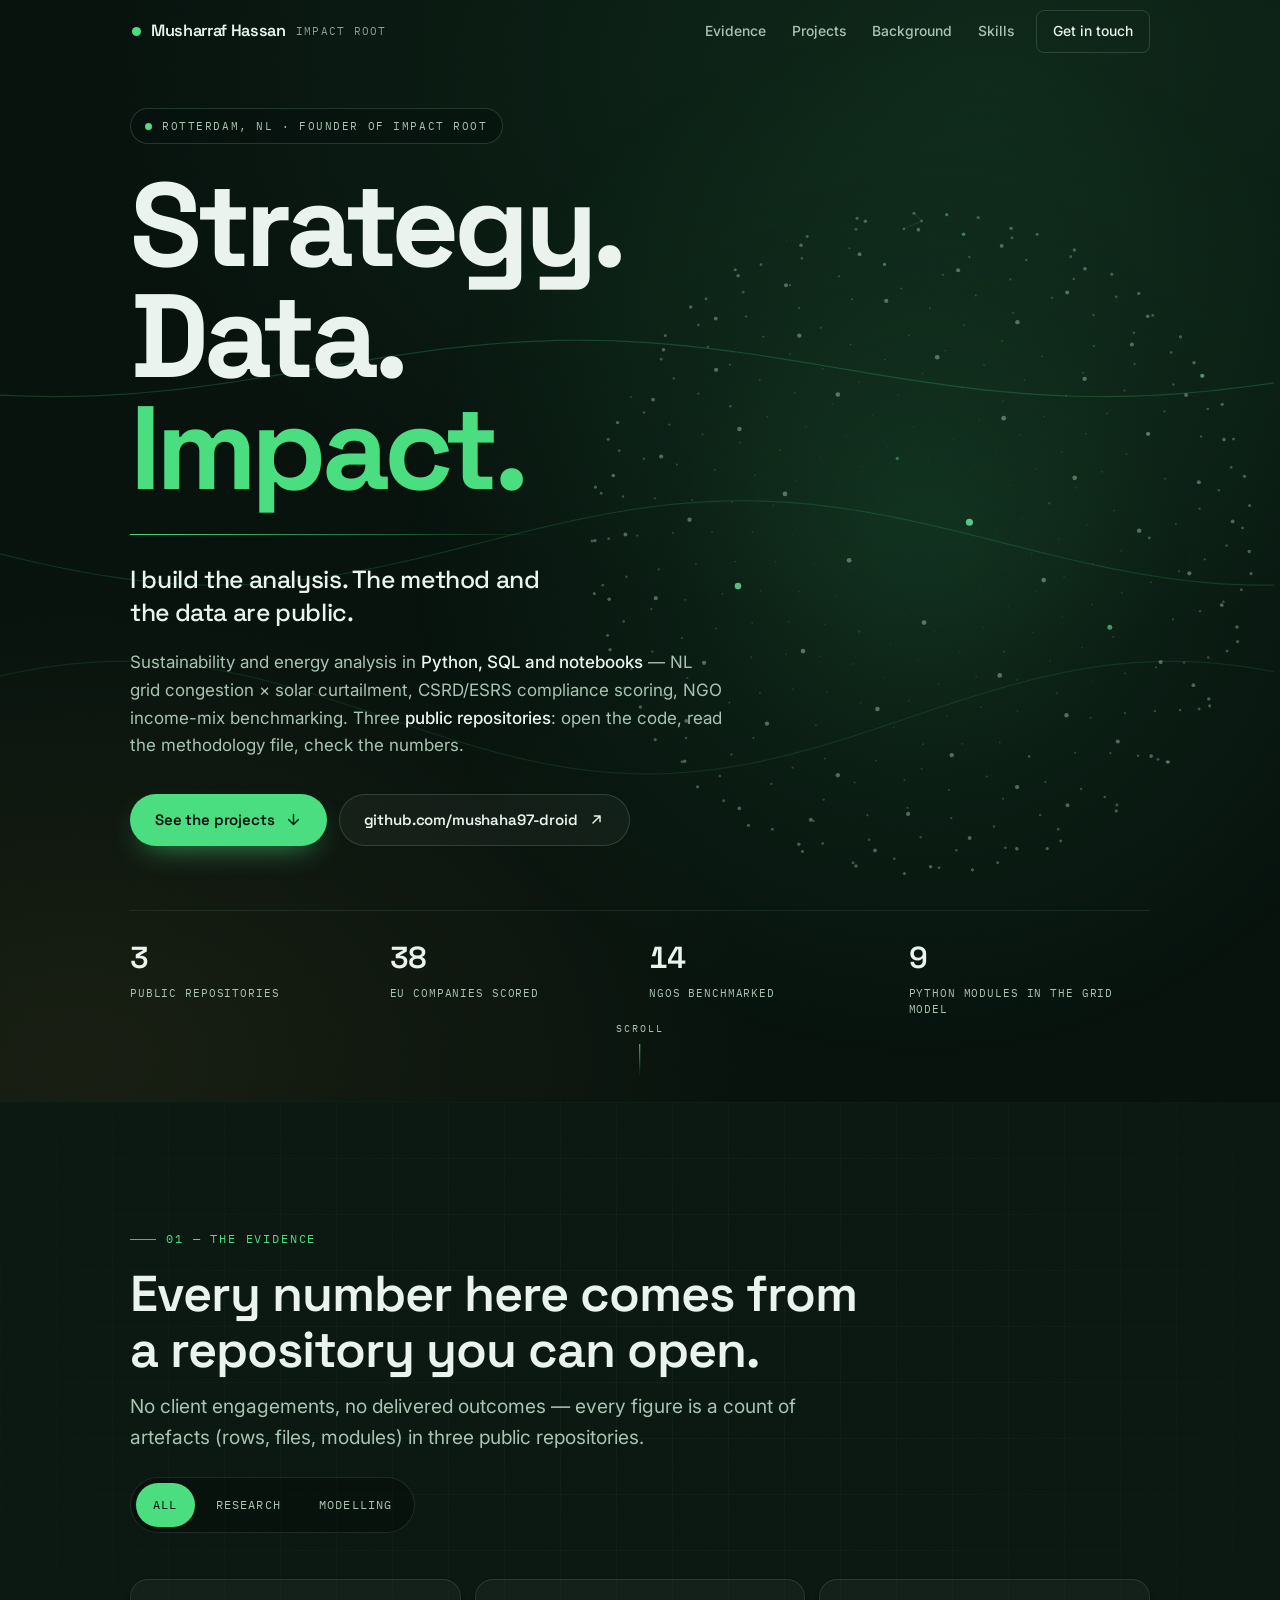
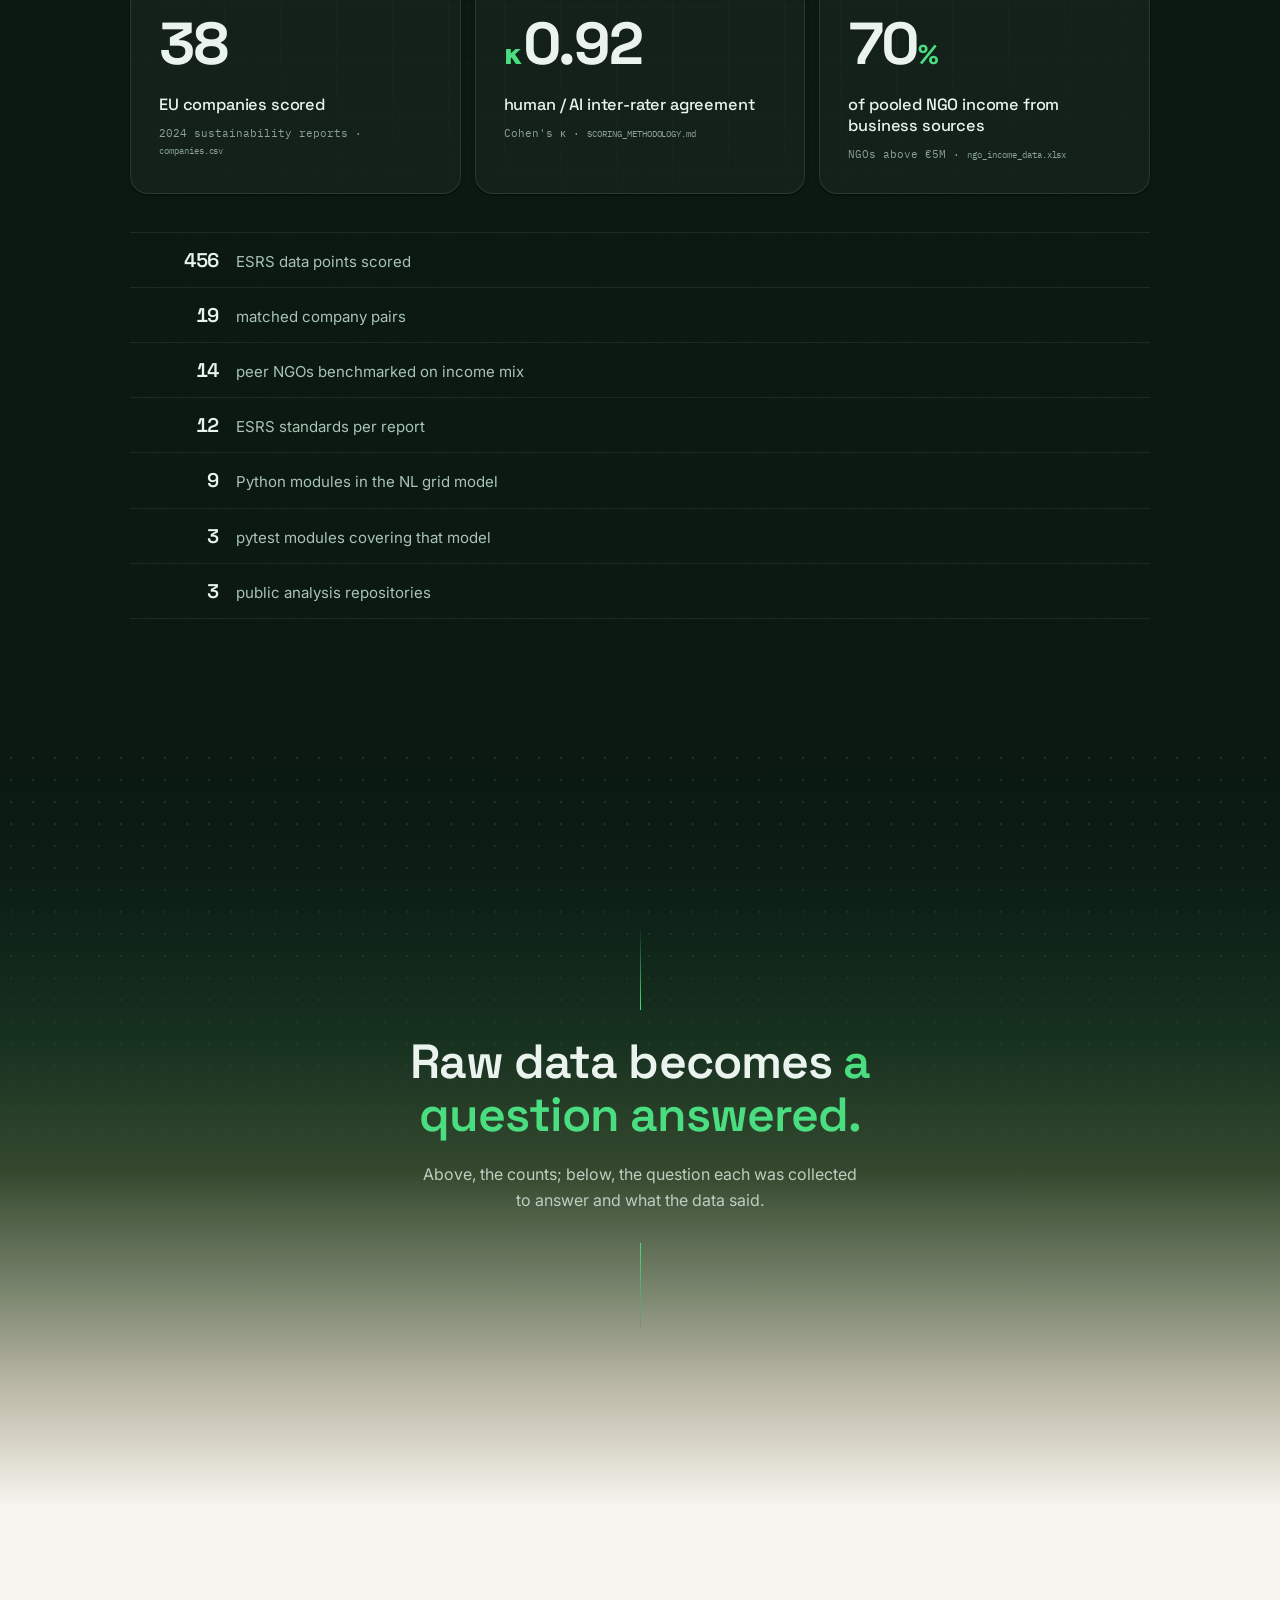
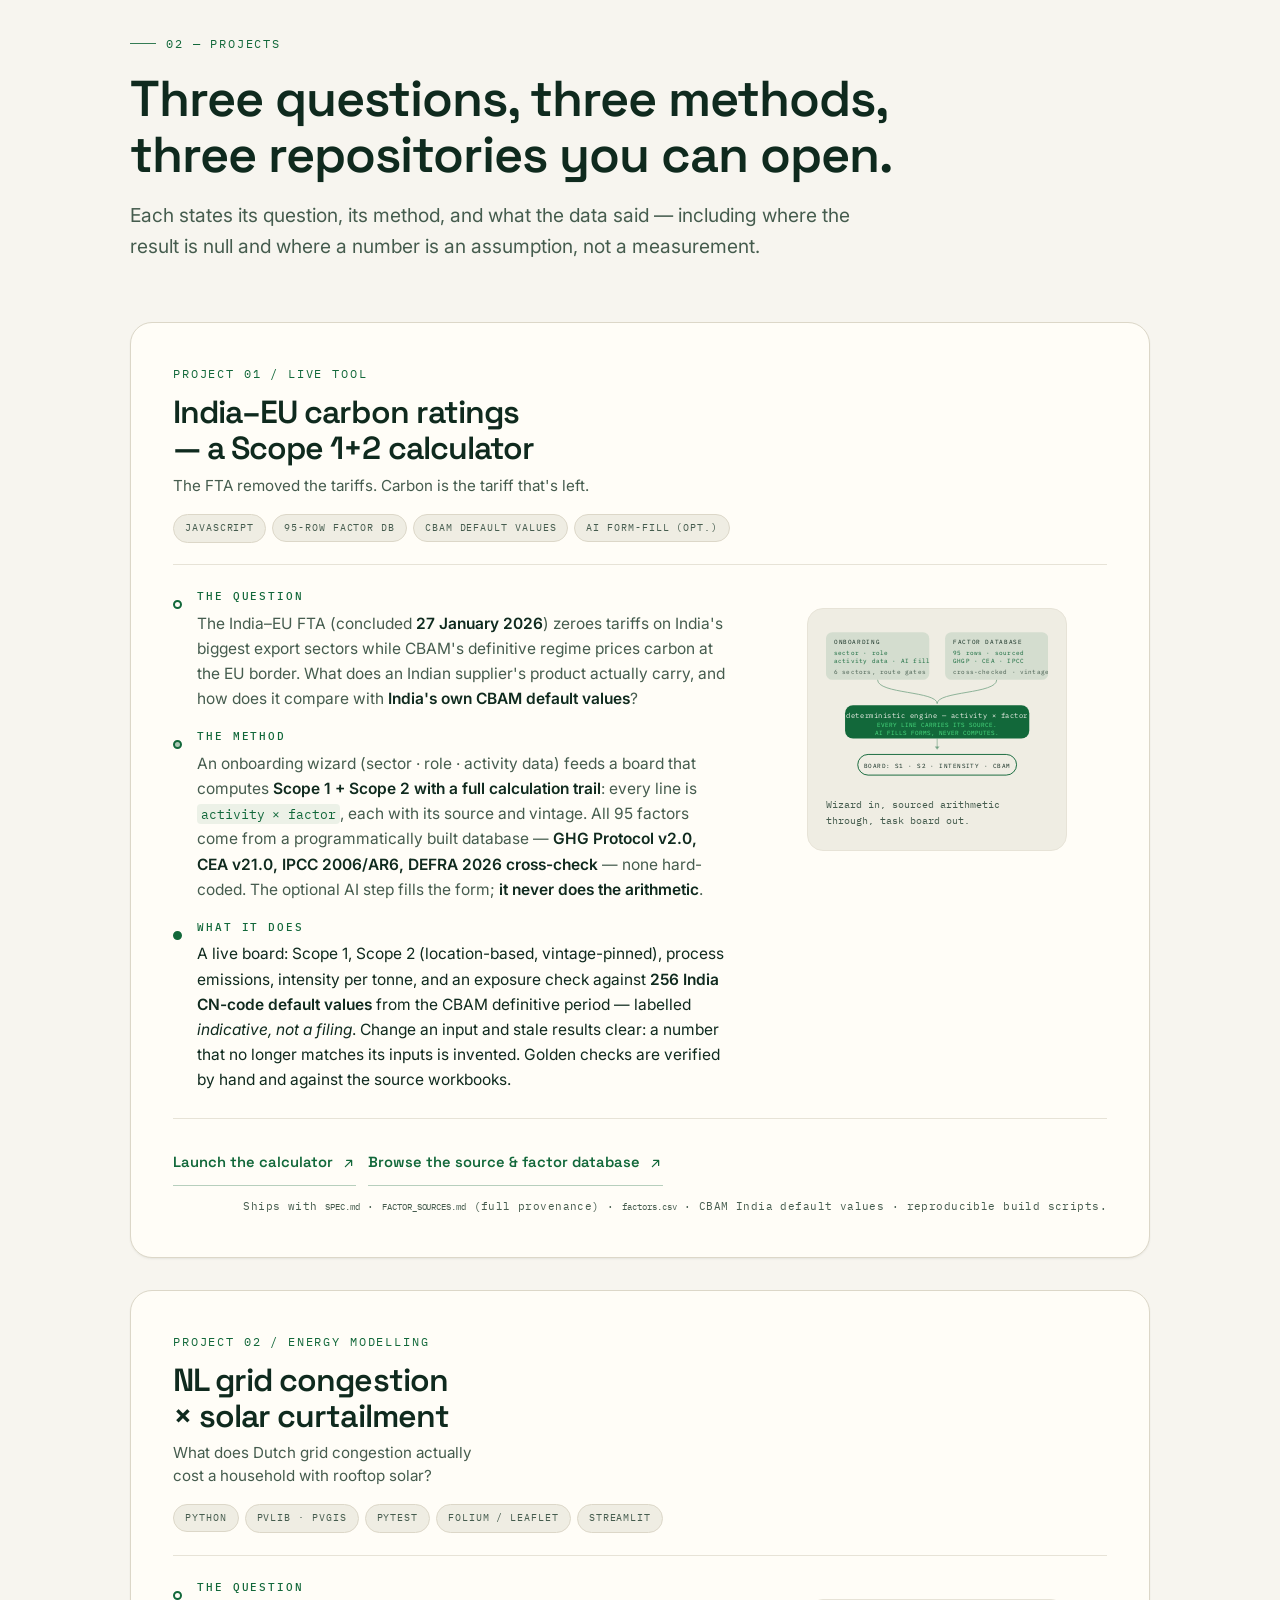
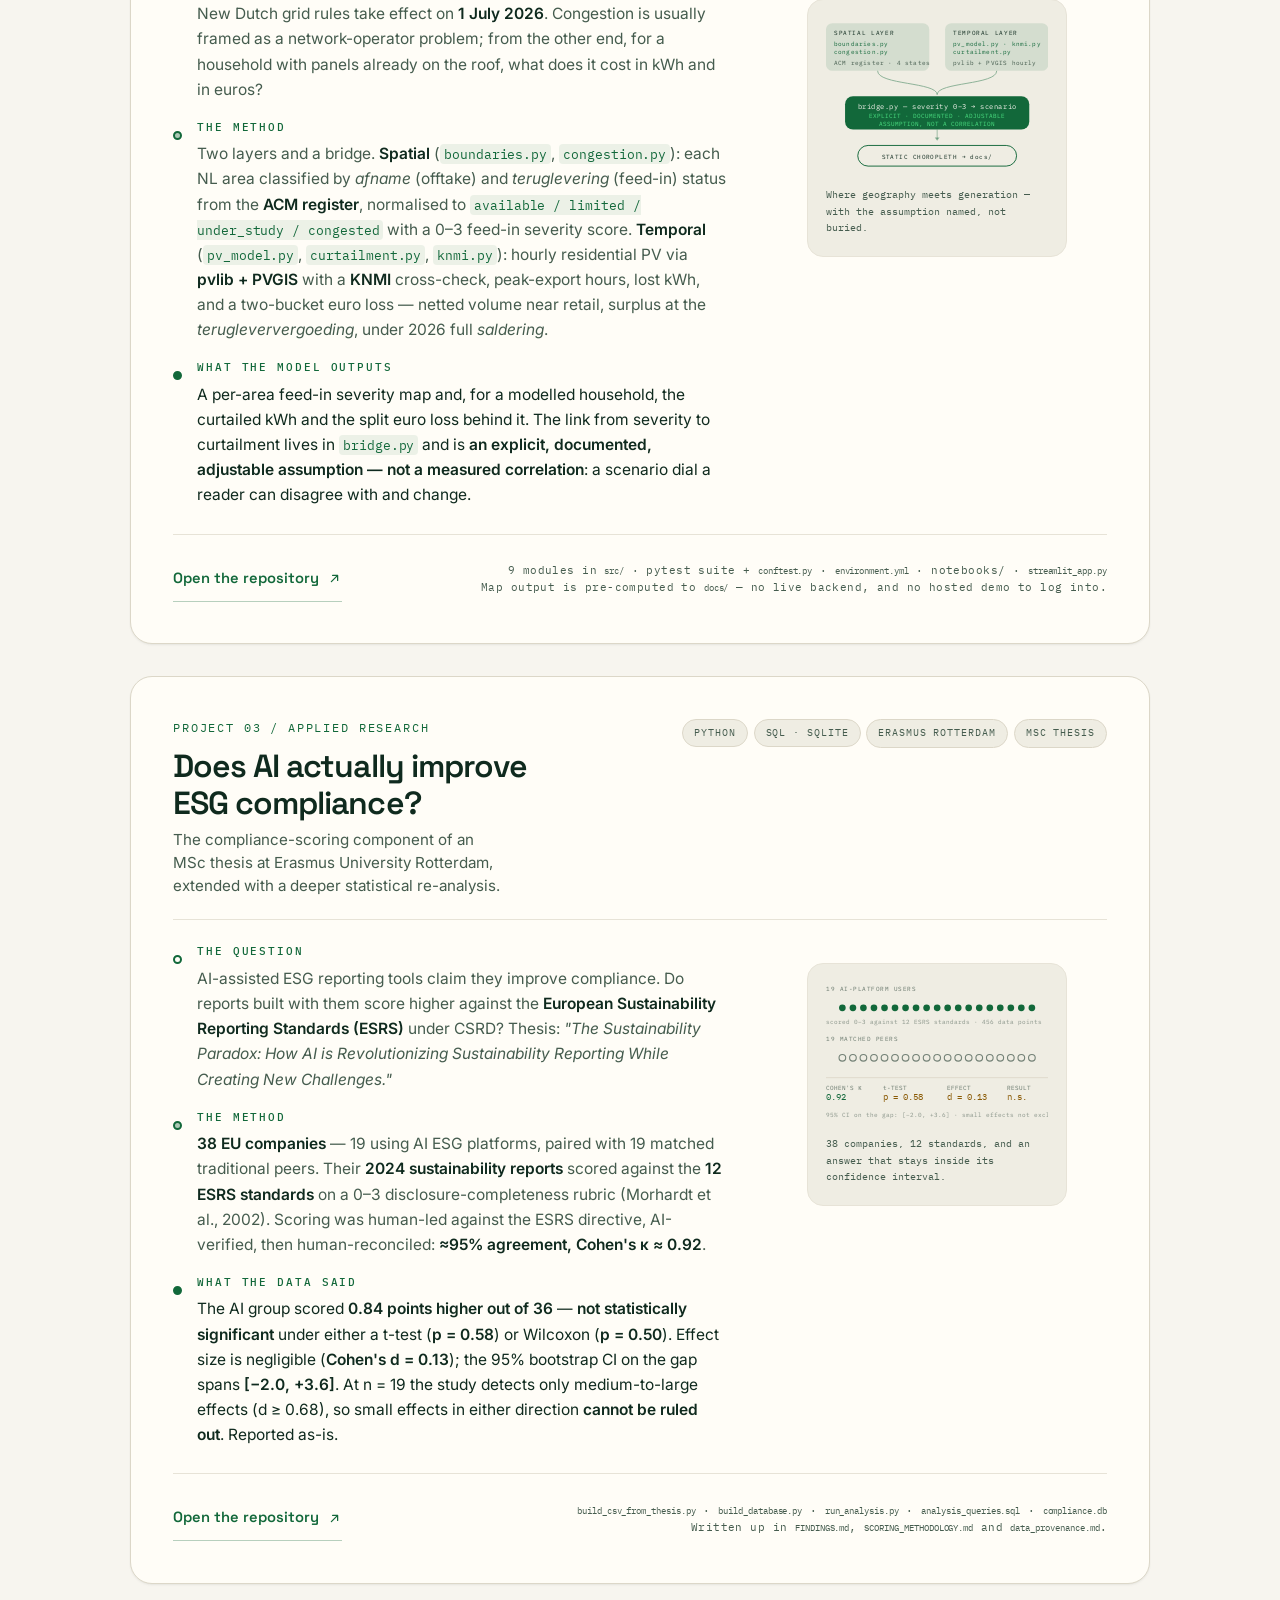
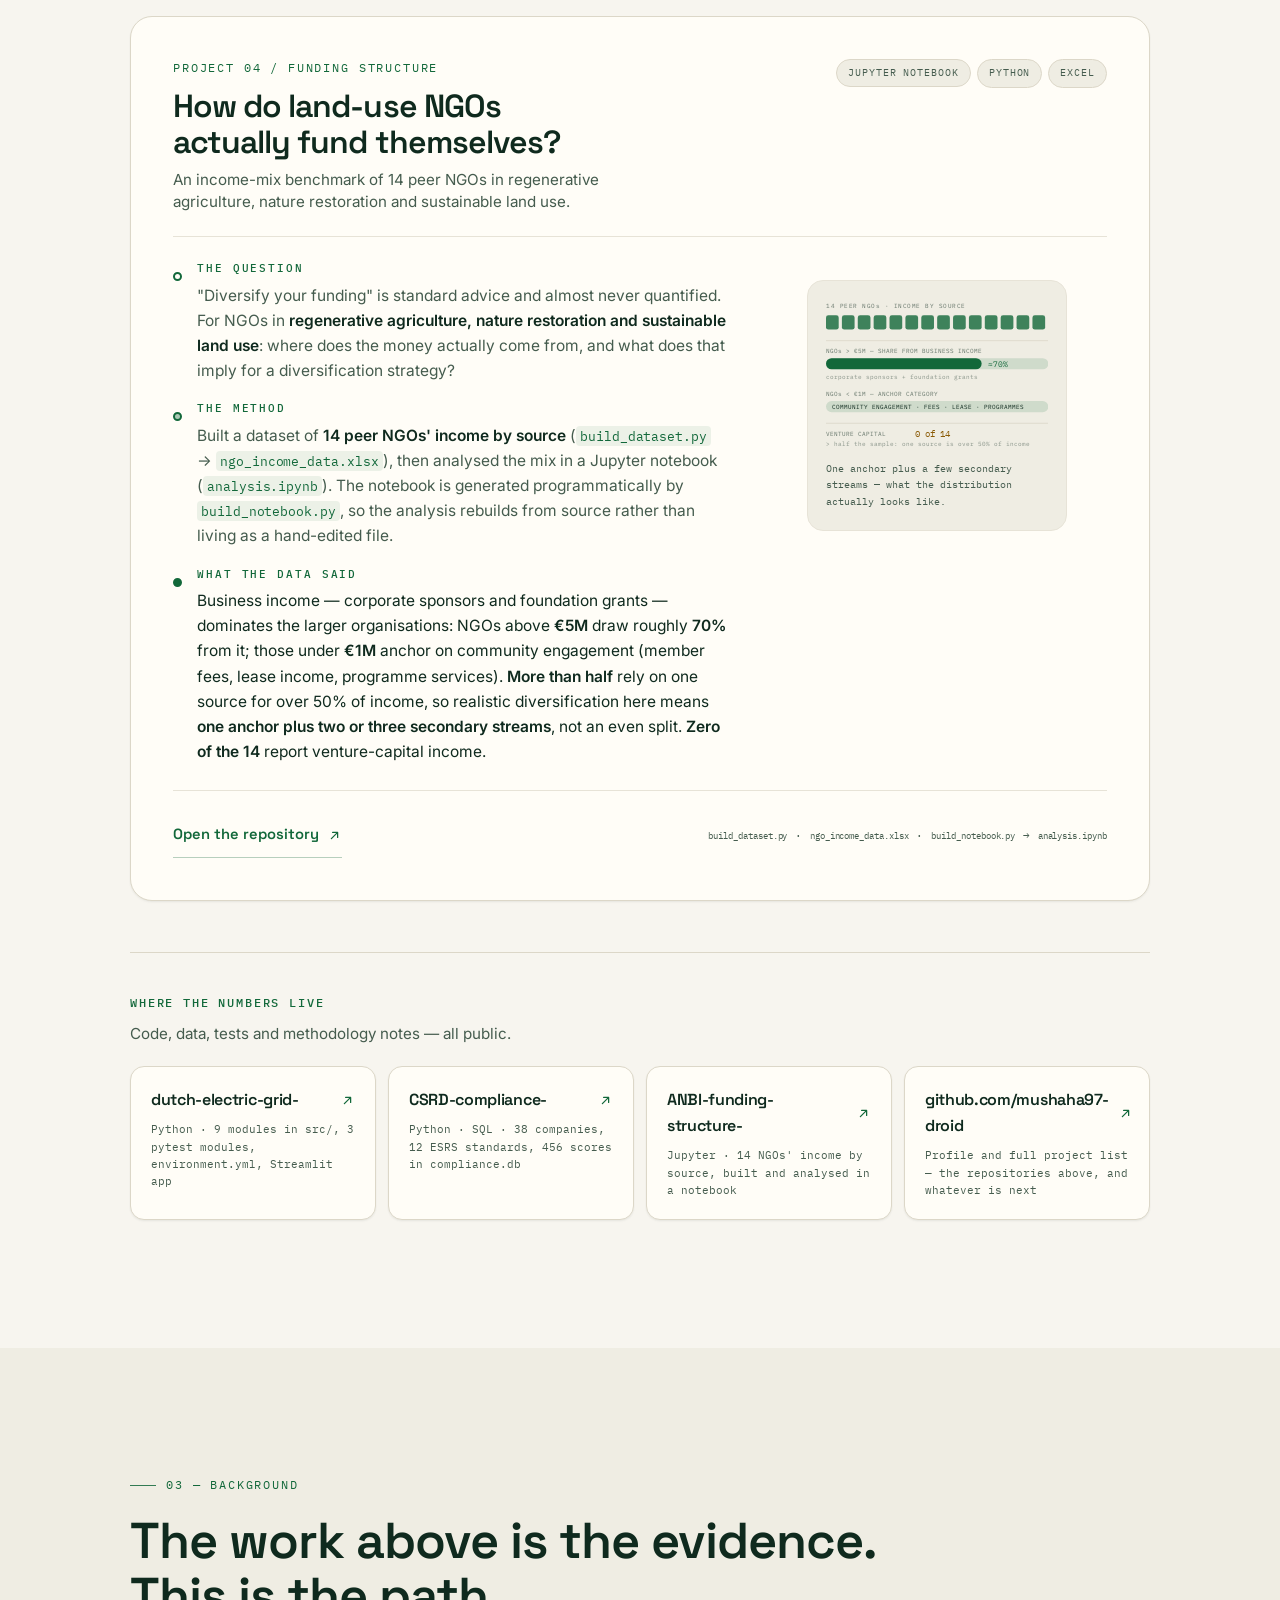
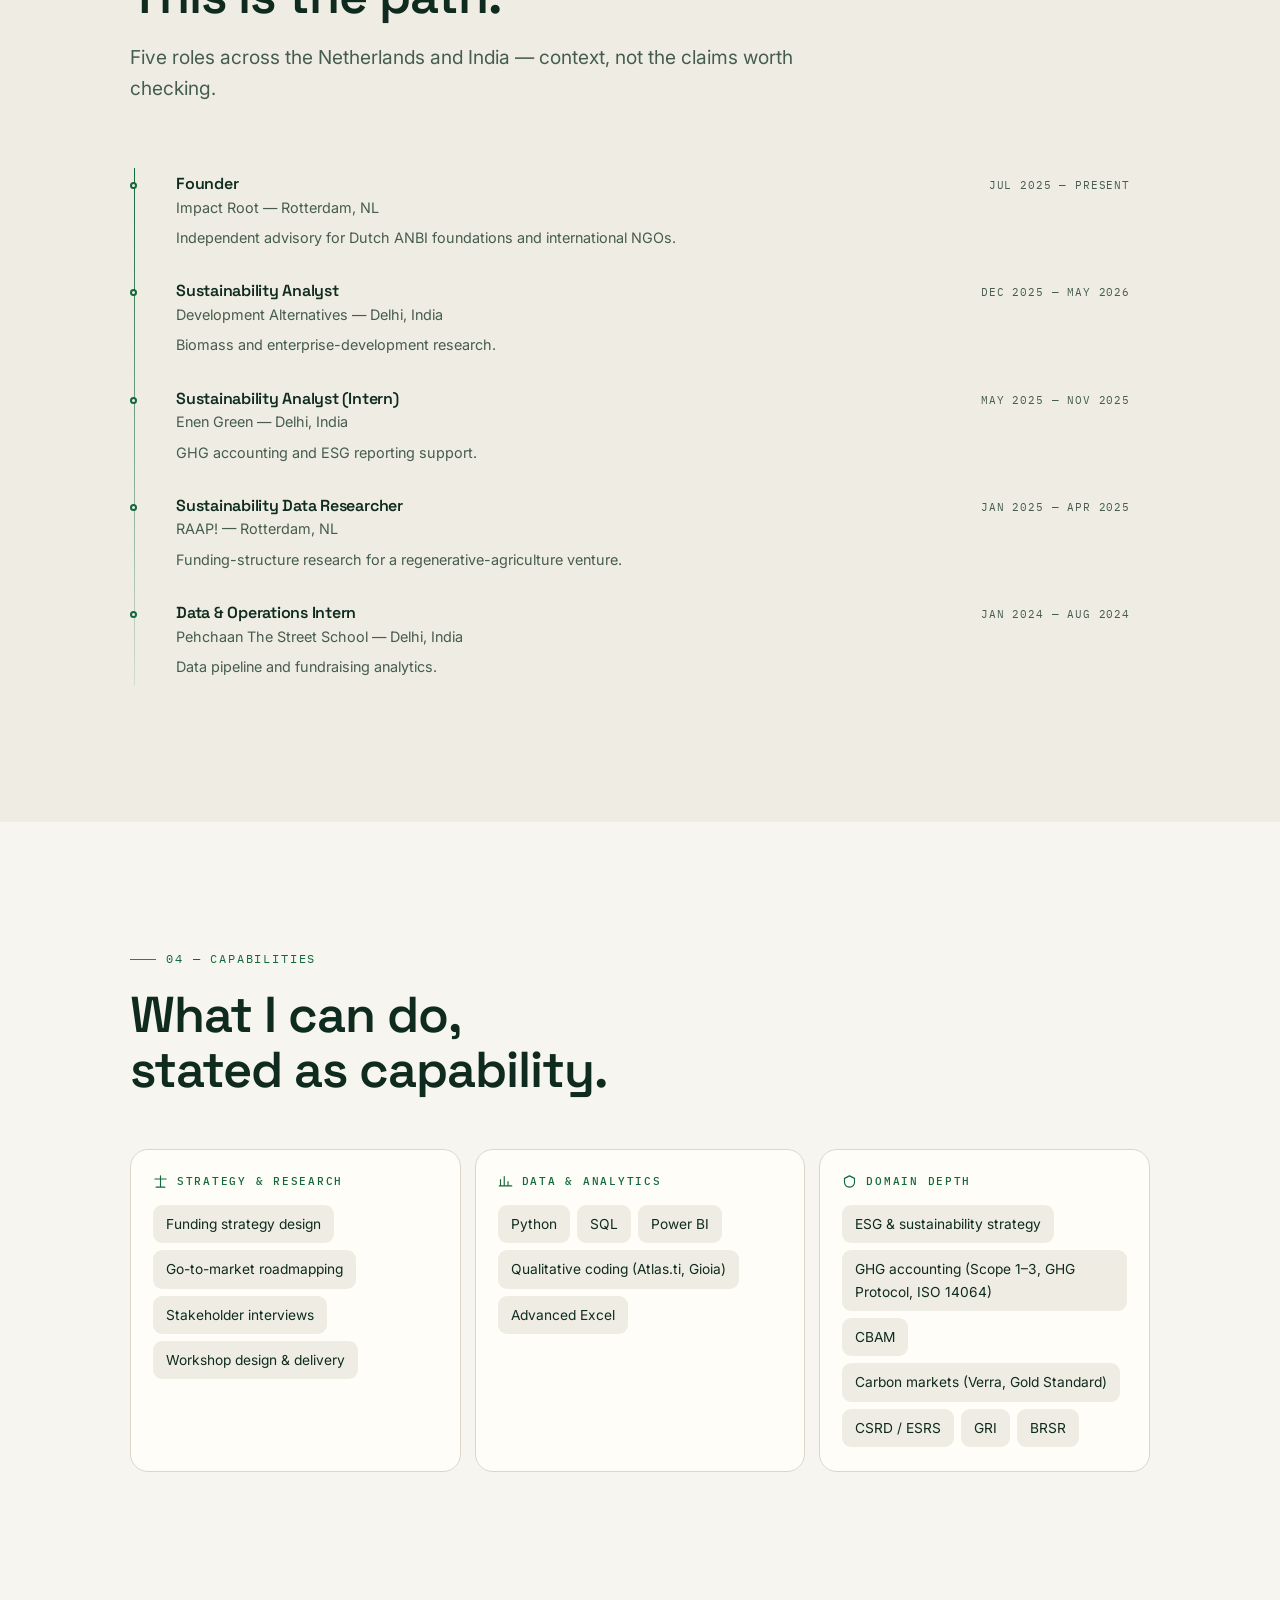
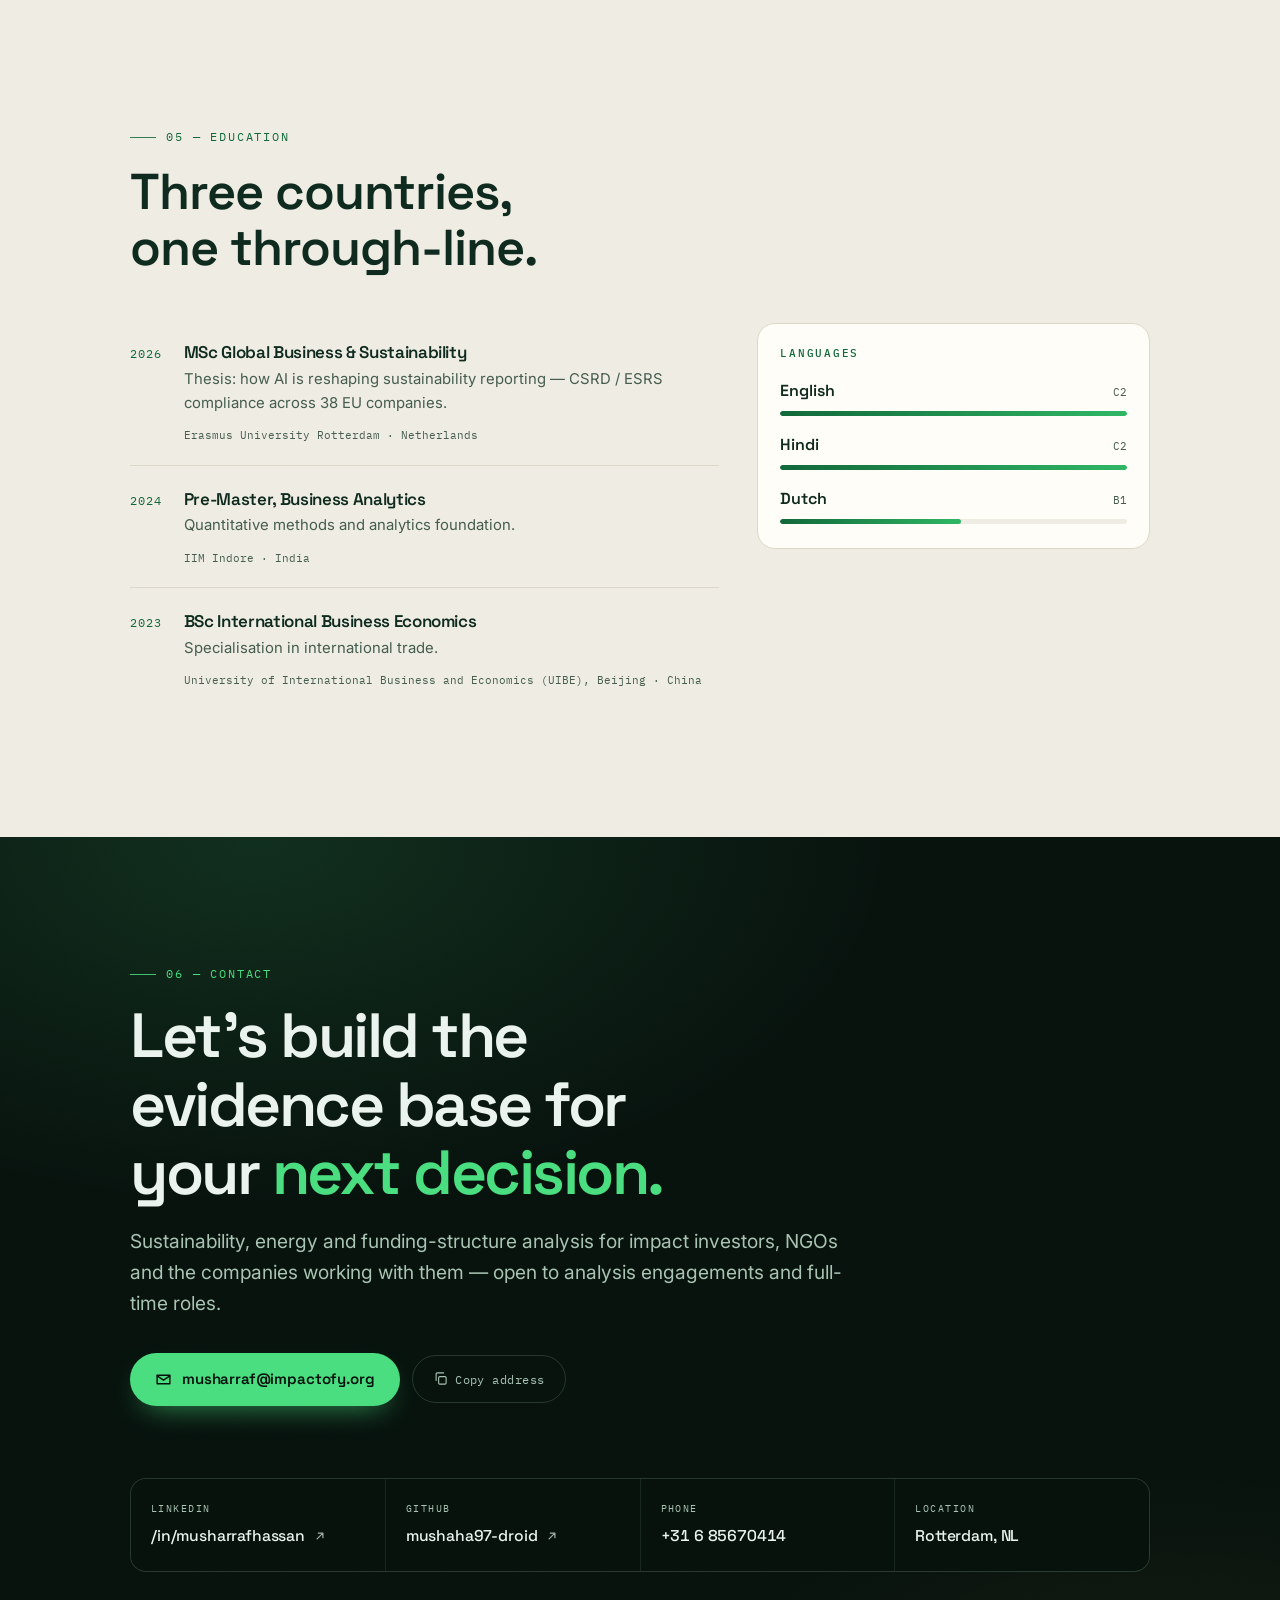
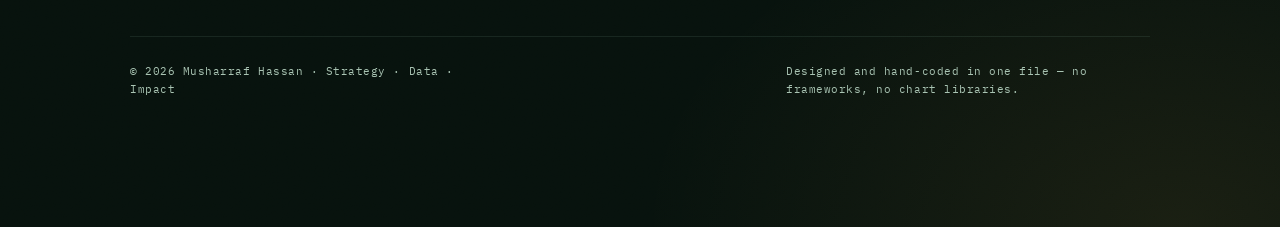
==== commit a7134447: "Remove Engineering lens from the evidence dashboard Tabs are now All / Research / Modelling; enginee" ====
--- a/index.html
+++ b/index.html
@@ -1180,7 +1180,6 @@
         <button type="button" role="tab" id="lens-all" aria-selected="true" aria-controls="metricPanel" data-lens="all" tabindex="0">All</button>
         <button type="button" role="tab" id="lens-research" aria-selected="false" aria-controls="metricPanel" data-lens="research" tabindex="-1">Research</button>
         <button type="button" role="tab" id="lens-modelling" aria-selected="false" aria-controls="metricPanel" data-lens="modelling" tabindex="-1">Modelling</button>
-        <button type="button" role="tab" id="lens-engineering" aria-selected="false" aria-controls="metricPanel" data-lens="engineering" tabindex="-1">Engineering</button>
       </div>
     </div>
 
@@ -1218,7 +1217,7 @@
           </button>
           <span class="led-n" id="led-n2">19 AI-platform users paired with 19 traditional peers · companies.csv</span>
         </li>
-        <li class="led" data-lens="research engineering">
+        <li class="led" data-lens="research">
           <button class="led-row" type="button" aria-expanded="false" aria-controls="led-n3">
             <span class="led-v">14</span>
             <span class="led-l">peer NGOs benchmarked on income mix</span>
@@ -1232,21 +1231,21 @@
           </button>
           <span class="led-n" id="led-n4">0–3 disclosure-completeness rubric · SCORING_METHODOLOGY.md</span>
         </li>
-        <li class="led" data-lens="modelling engineering">
+        <li class="led" data-lens="modelling">
           <button class="led-row" type="button" aria-expanded="false" aria-controls="led-n5">
             <span class="led-v">9</span>
             <span class="led-l">Python modules in the NL grid model</span>
           </button>
           <span class="led-n" id="led-n5">src/ — boundaries, congestion, pv_model, curtailment, knmi, bridge …</span>
         </li>
-        <li class="led" data-lens="engineering">
+        <li class="led" data-lens="modelling">
           <button class="led-row" type="button" aria-expanded="false" aria-controls="led-n6">
             <span class="led-v">3</span>
             <span class="led-l">pytest modules covering that model</span>
           </button>
           <span class="led-n" id="led-n6">test_boundaries, test_config, test_congestion · plus conftest.py</span>
         </li>
-        <li class="led" data-lens="research modelling engineering">
+        <li class="led" data-lens="research modelling">
           <button class="led-row" type="button" aria-expanded="false" aria-controls="led-n7">
             <span class="led-v">3</span>
             <span class="led-l">public analysis repositories</span>
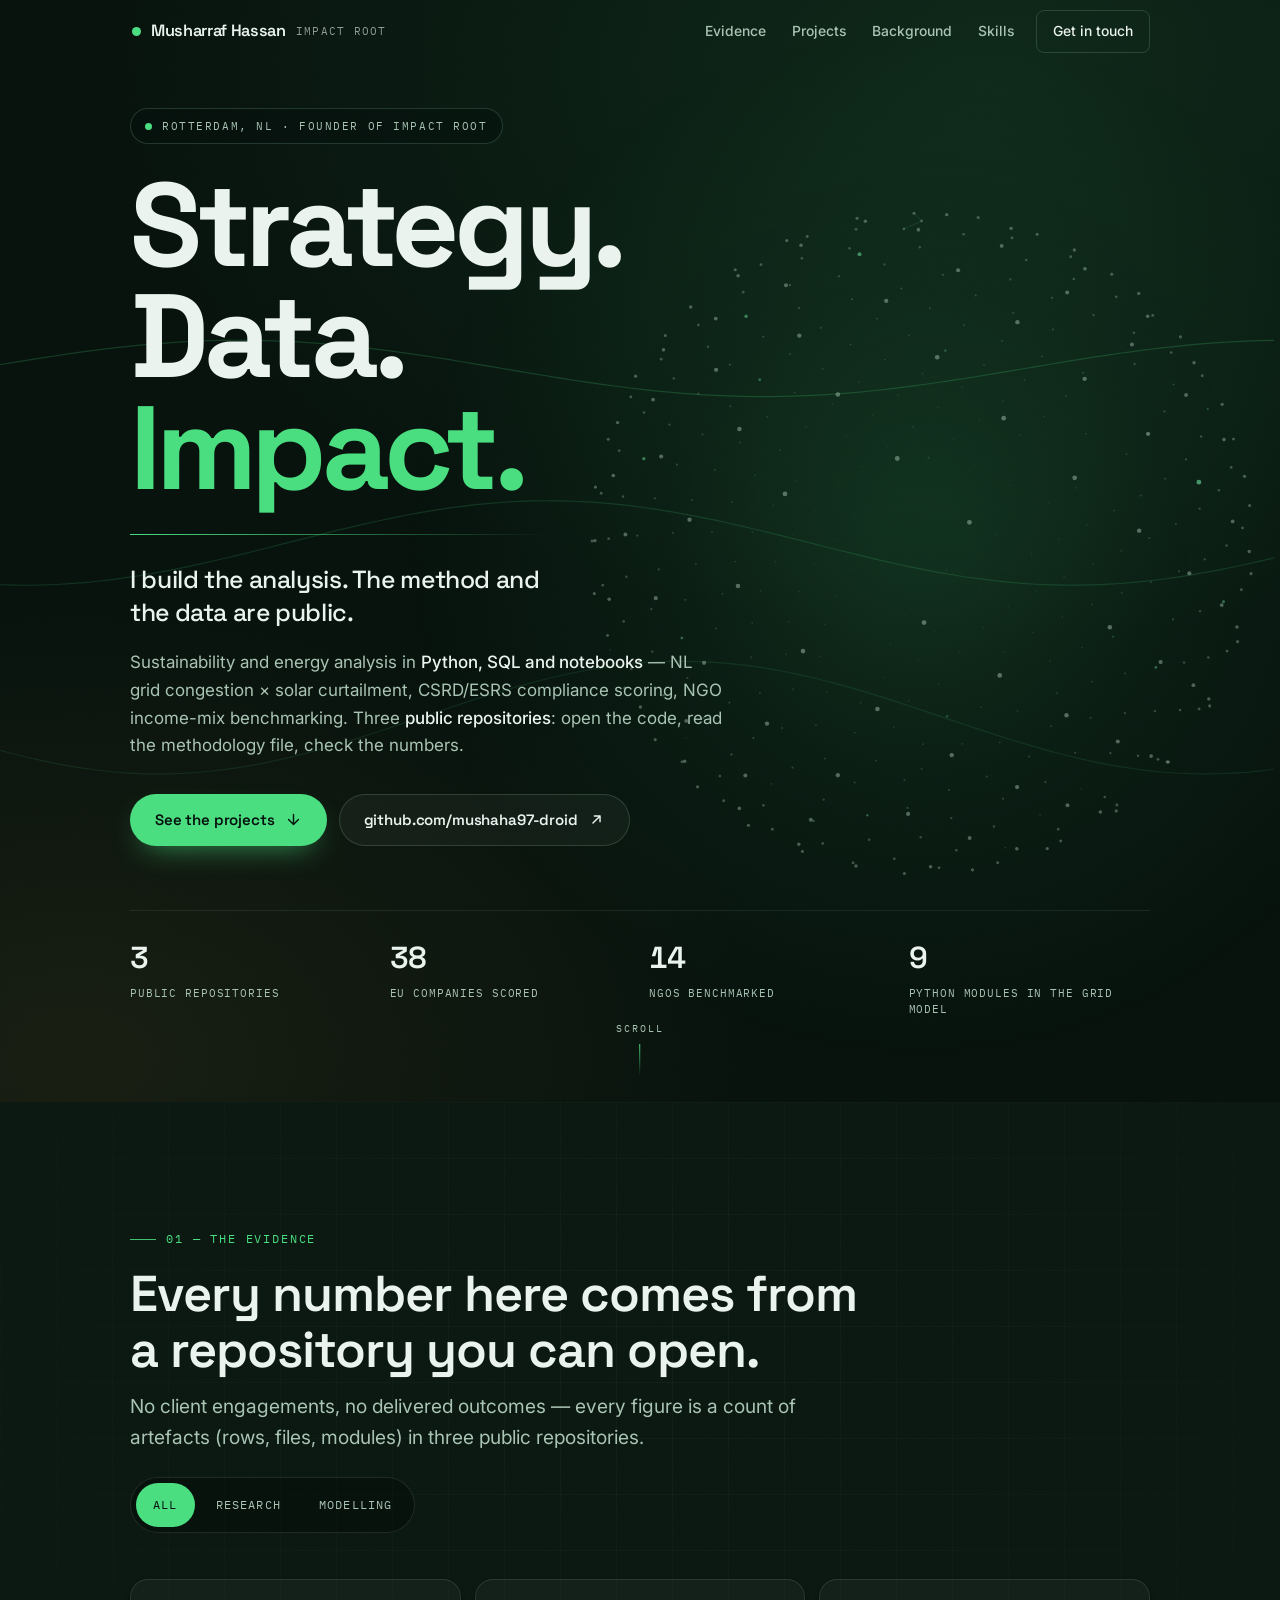
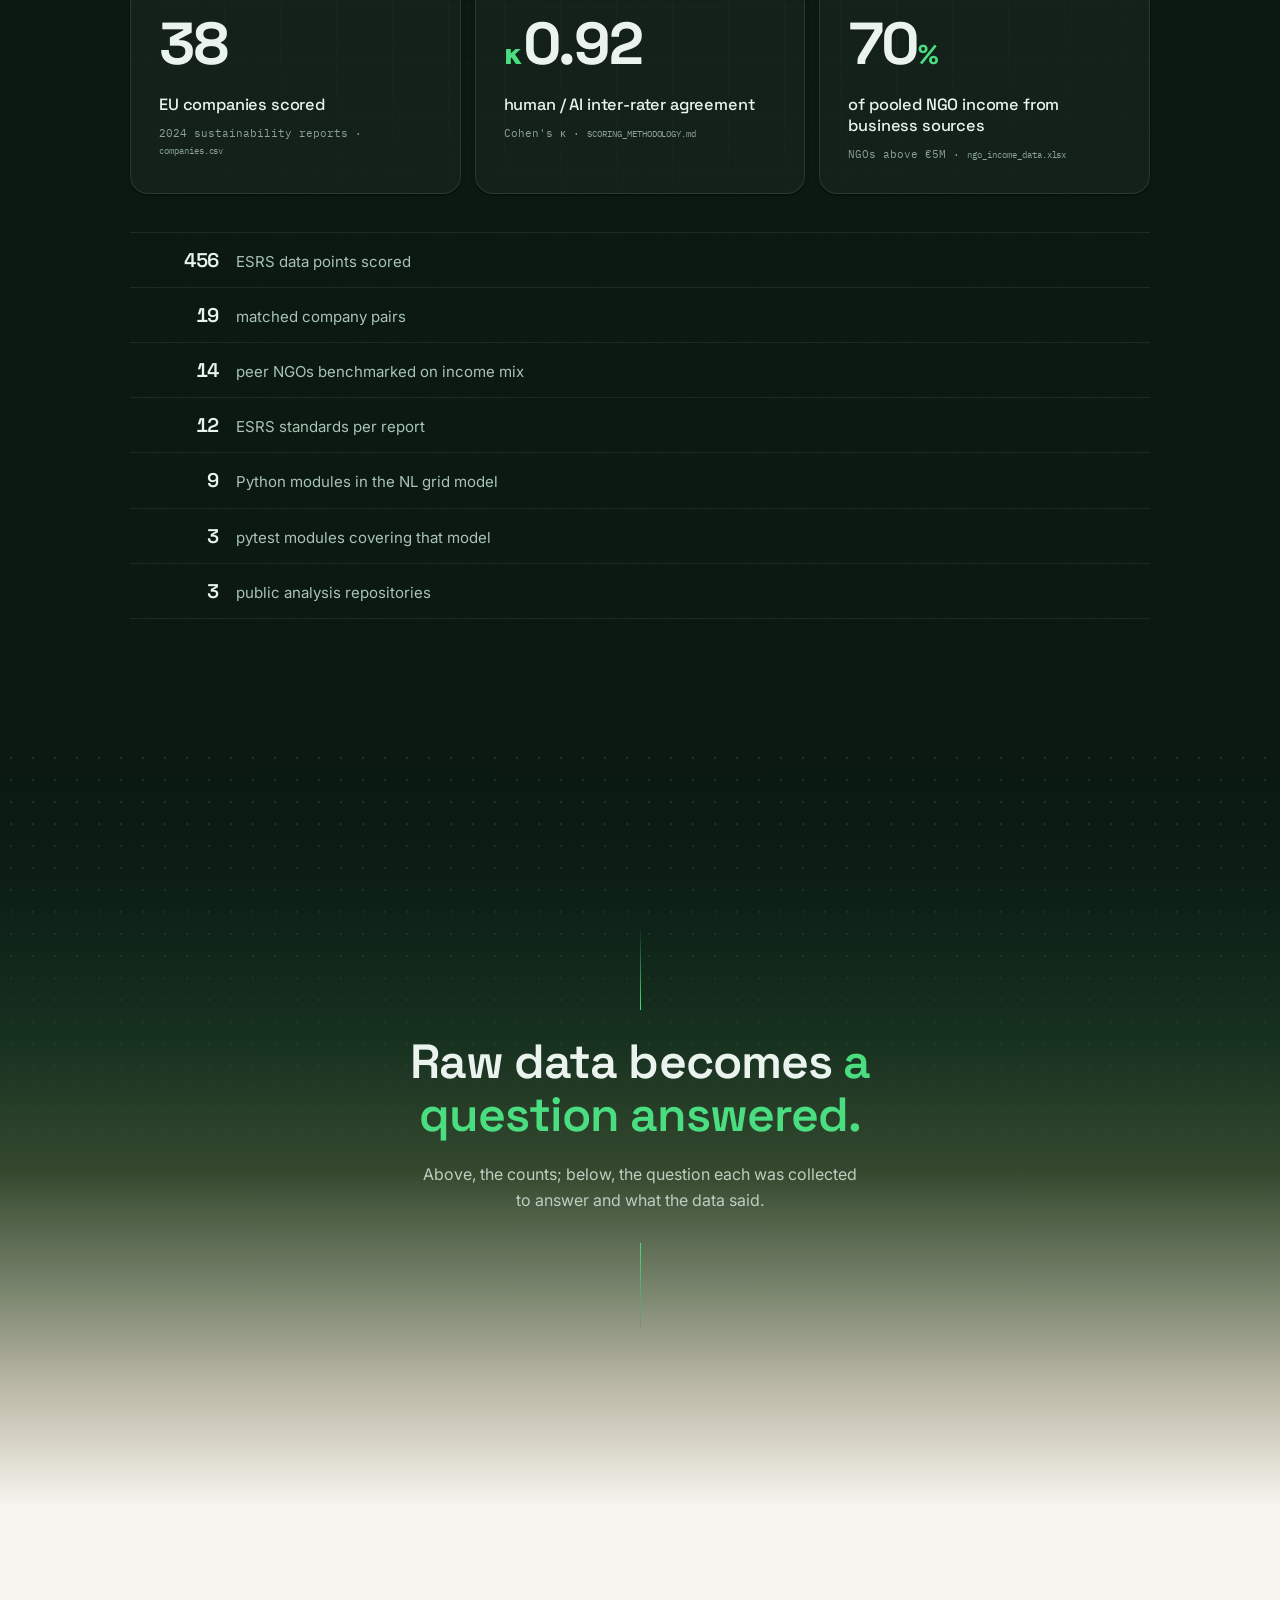
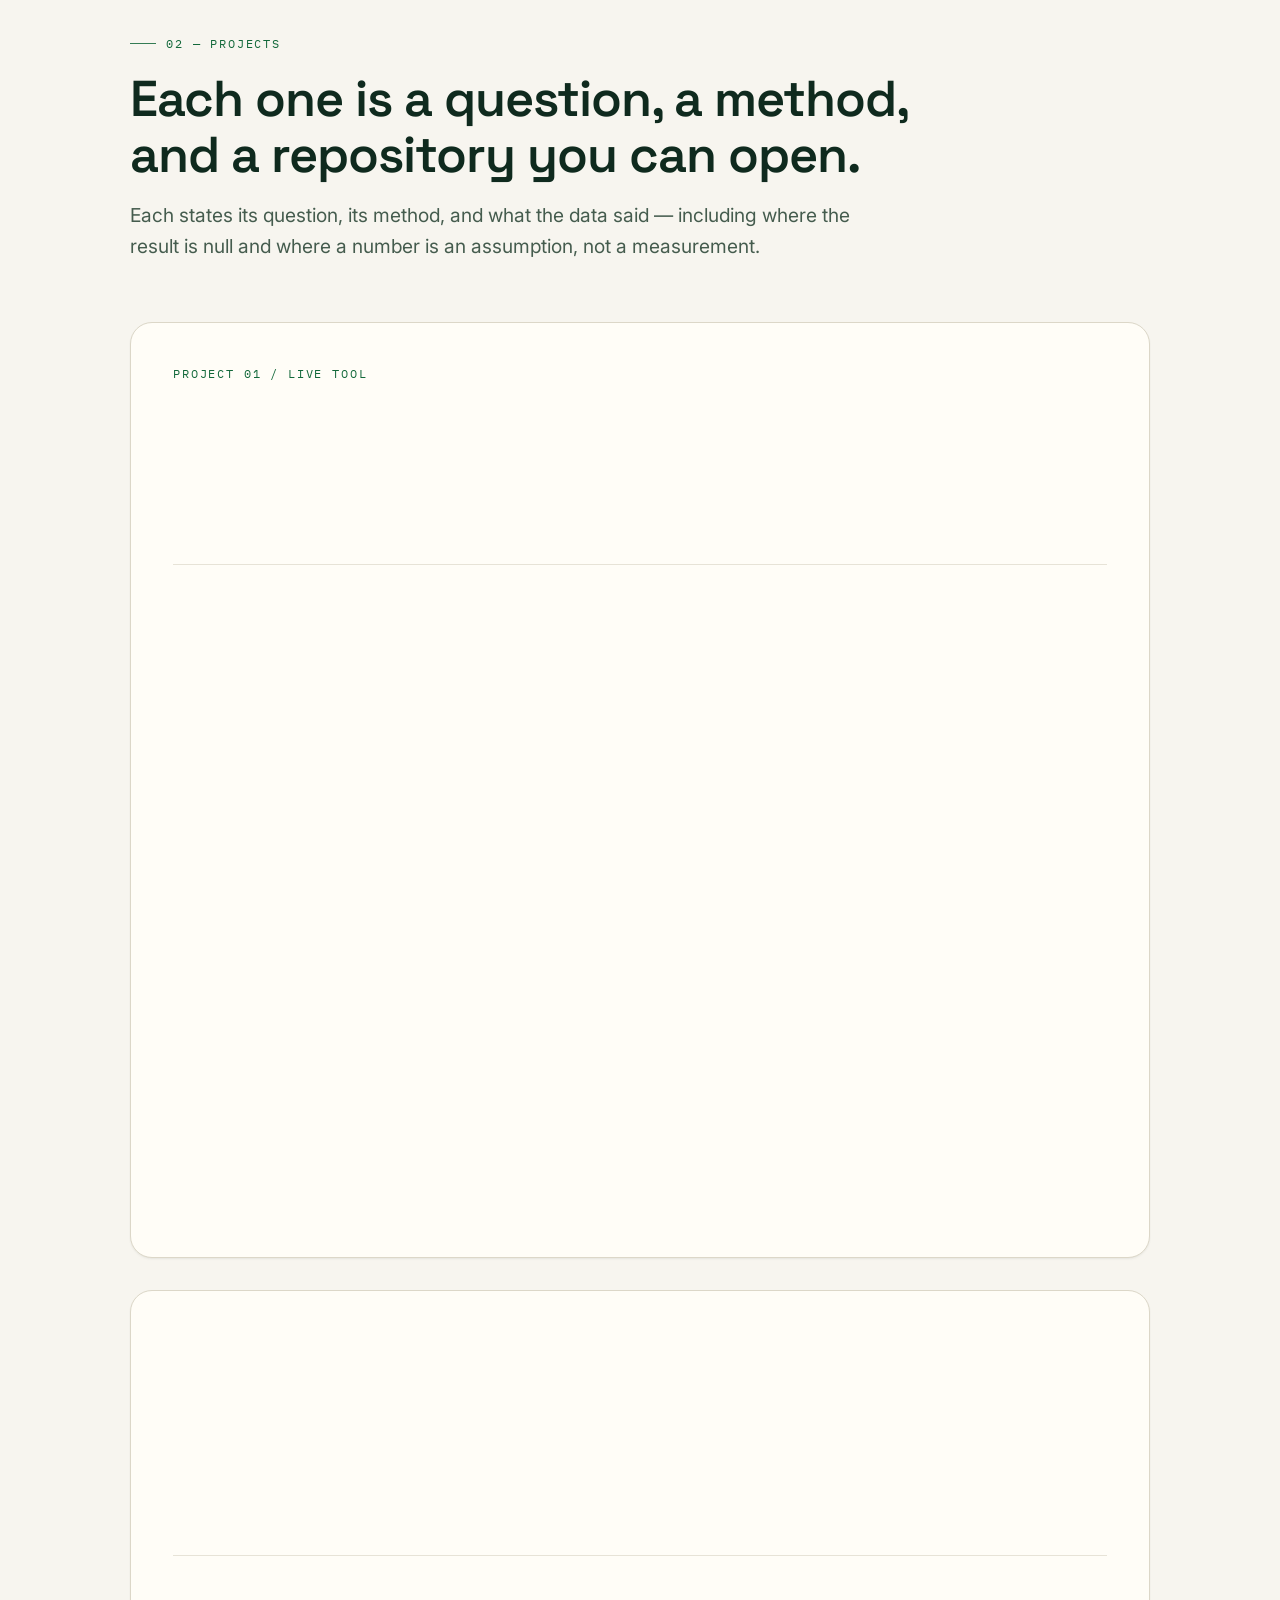
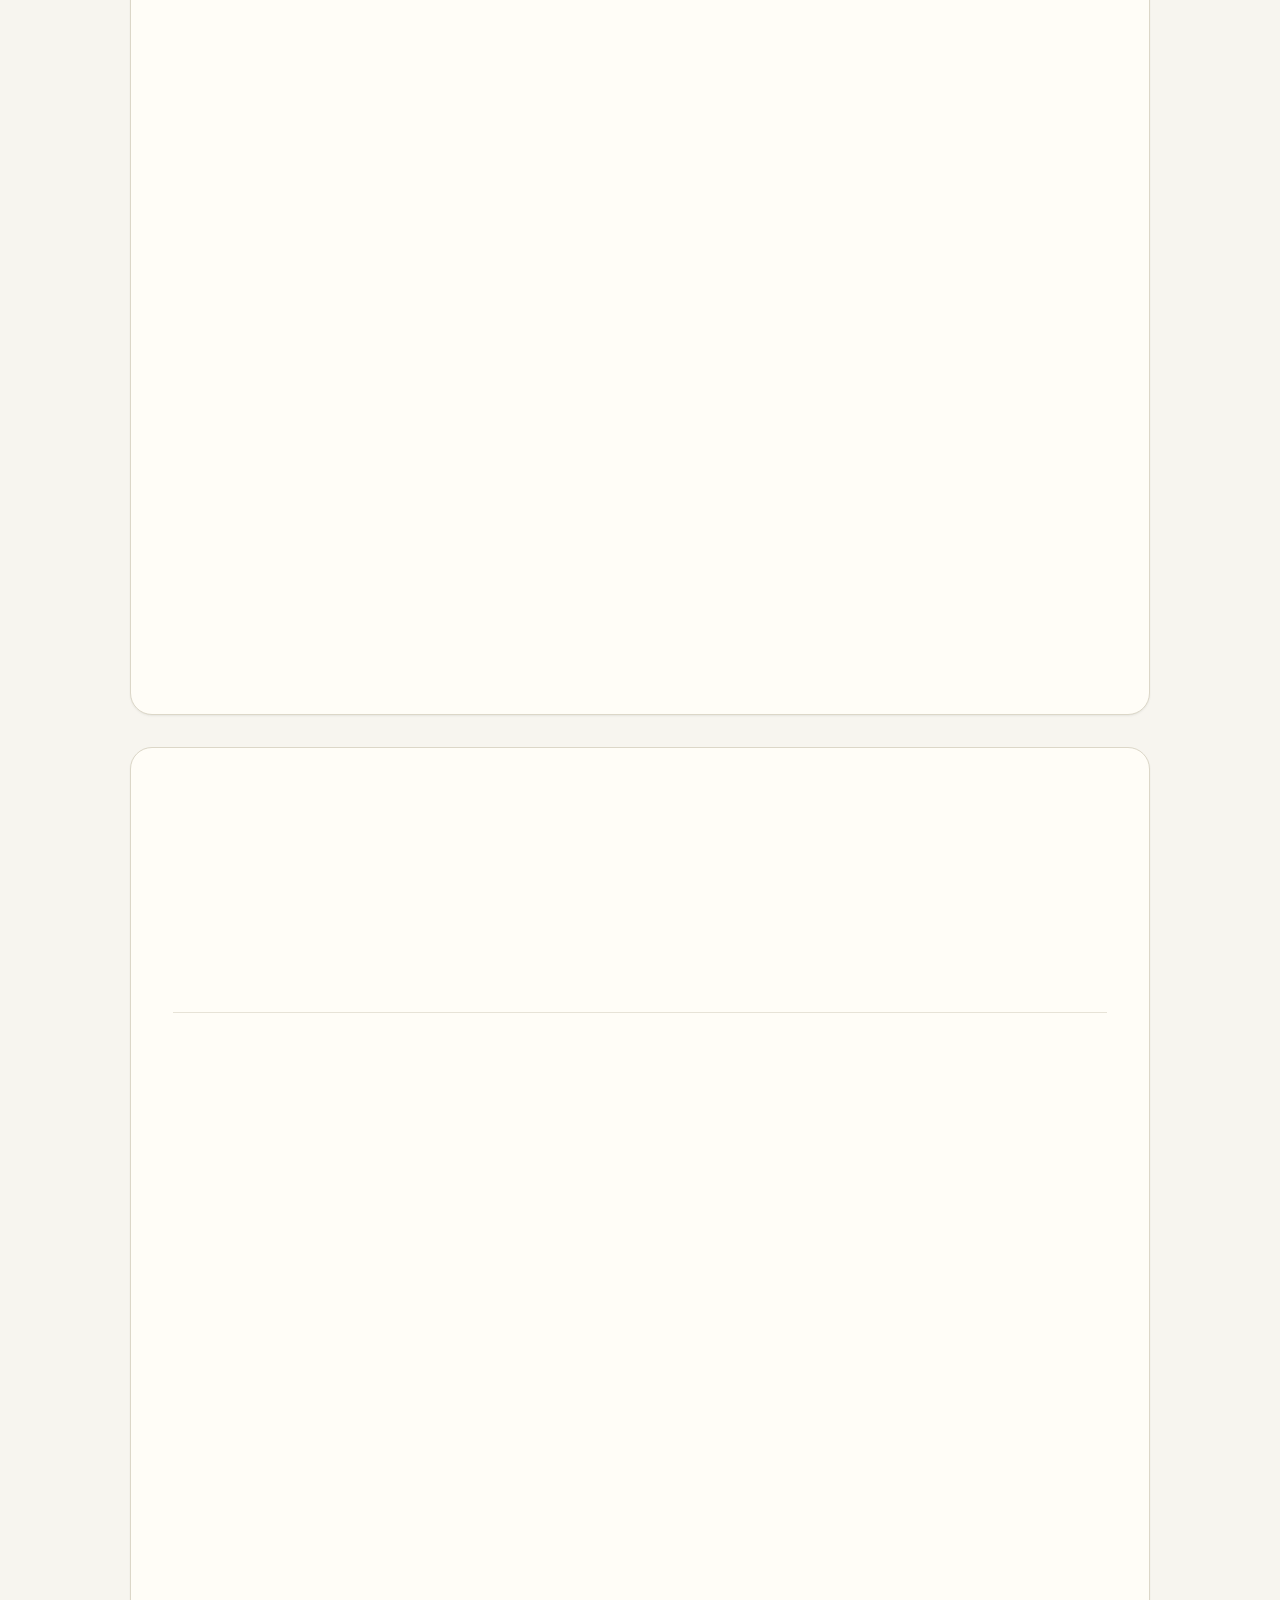
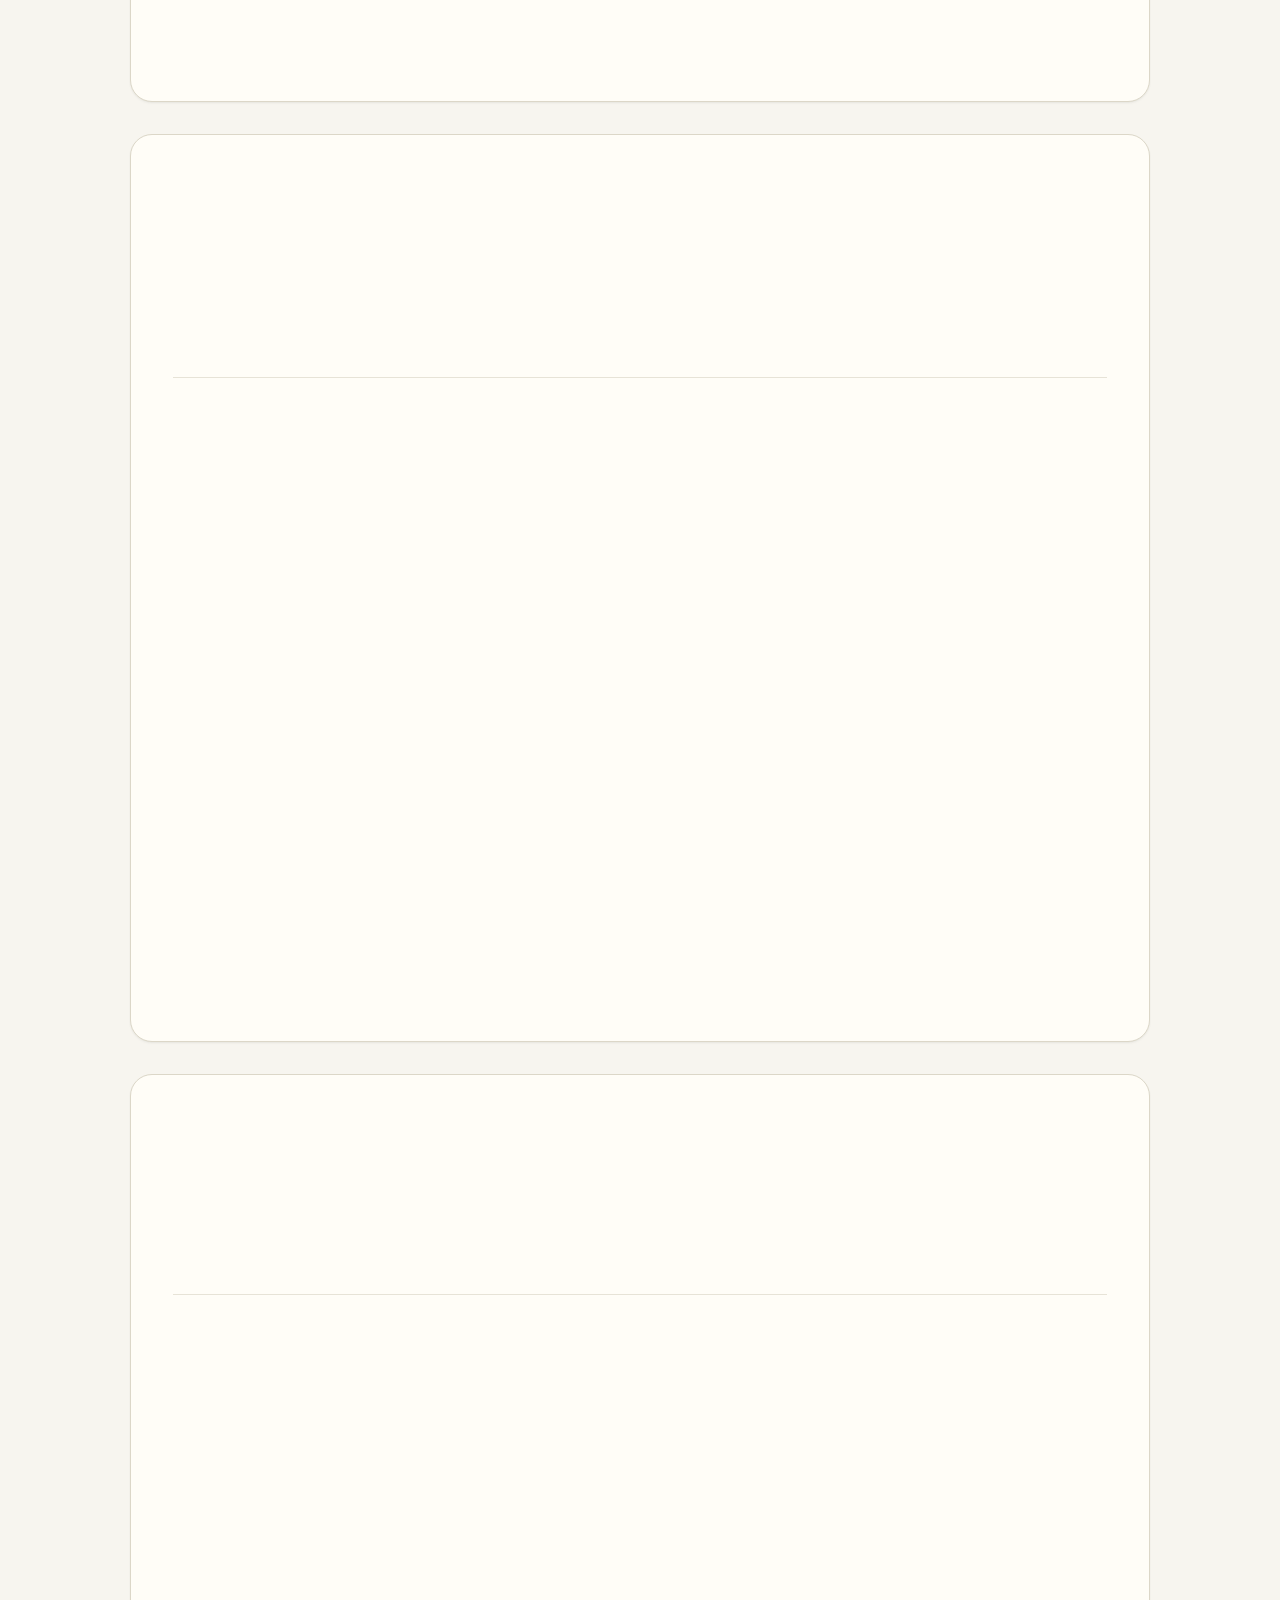
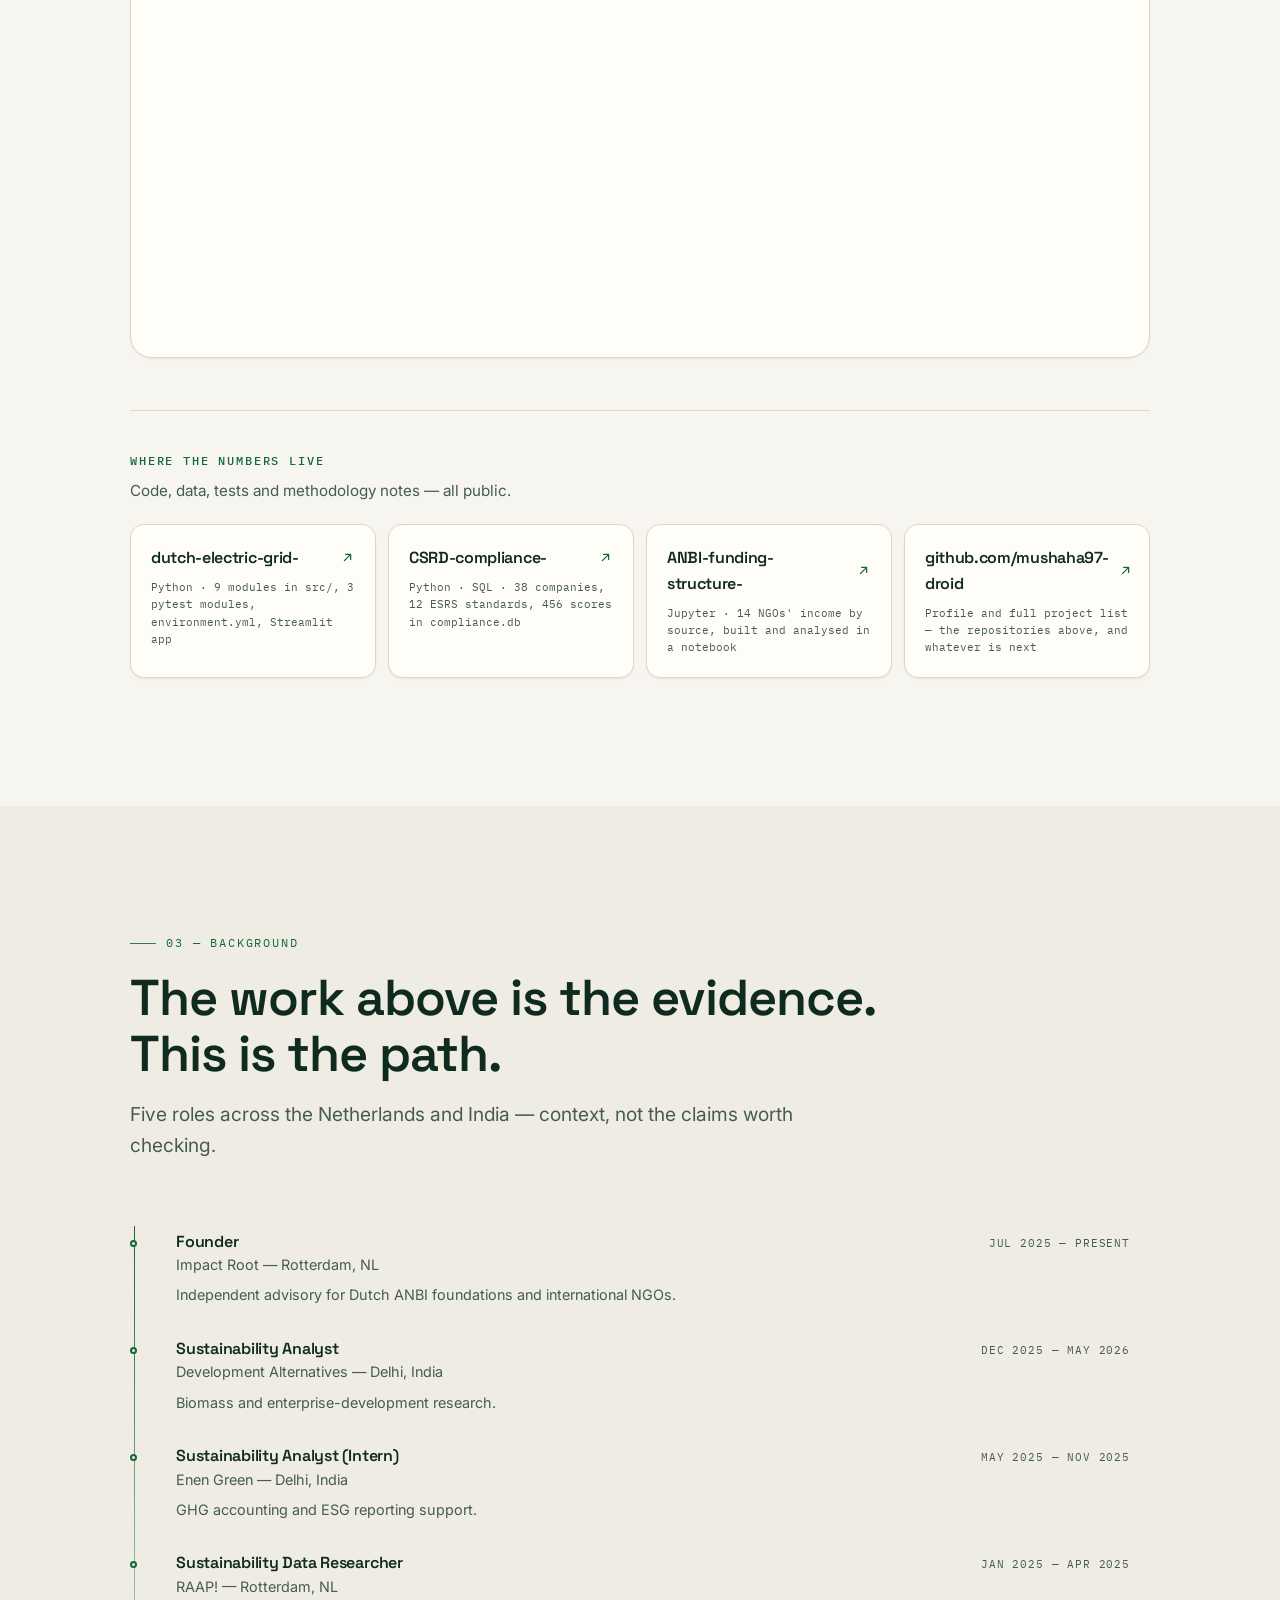
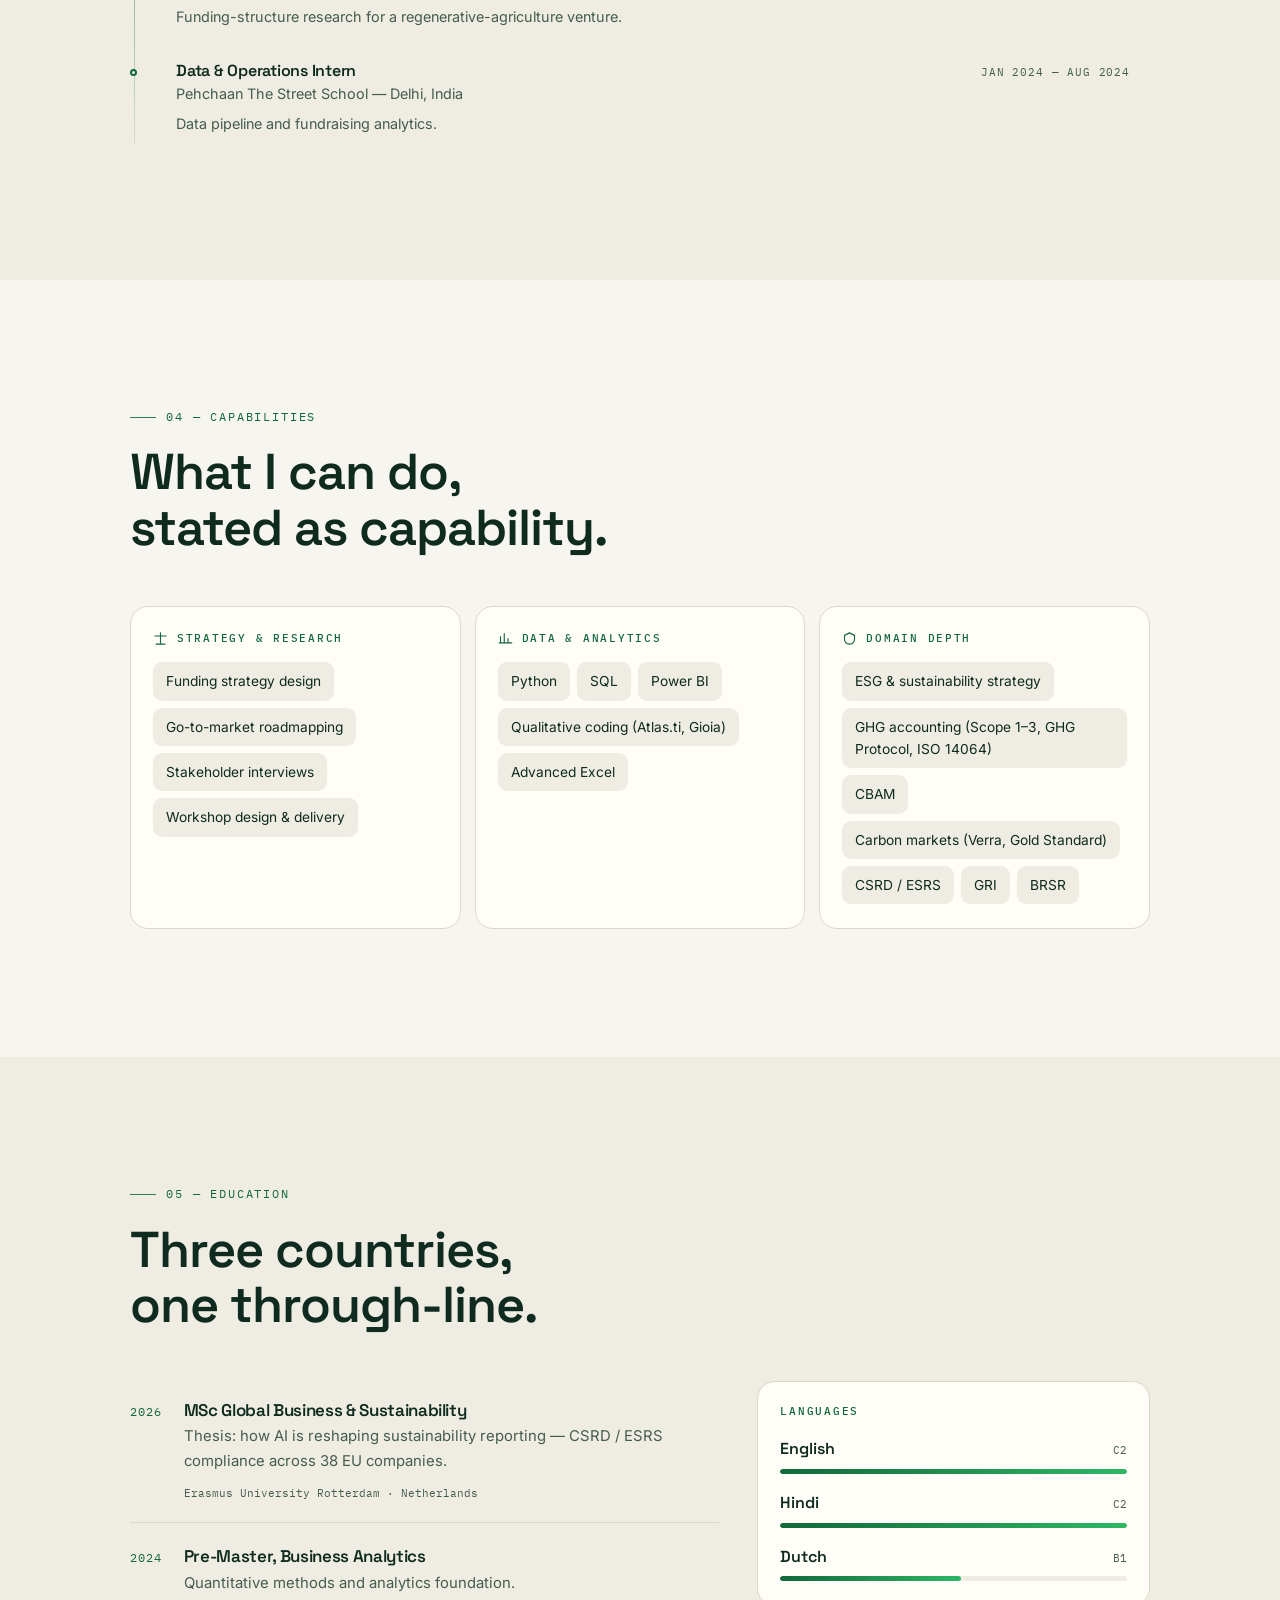
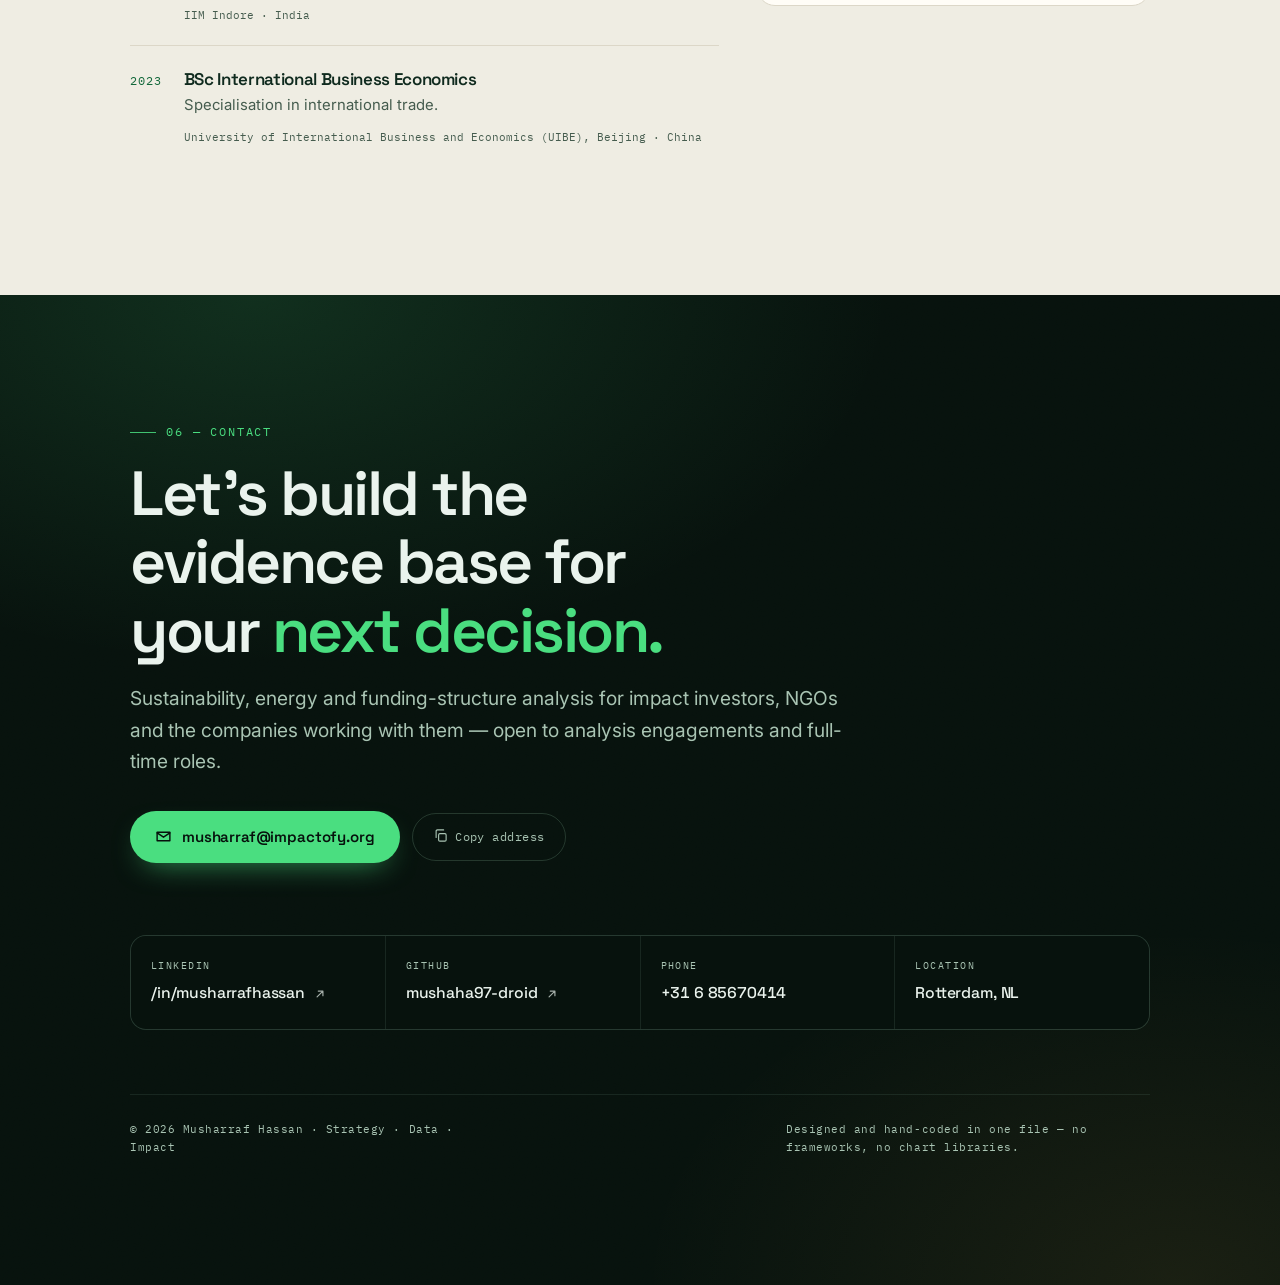
==== commit 14f740a4: "Publish cbam-screen (engine + sourced configs + tests) and add PROJECT 02 card - /cbam-screen/: Task" ====
--- a/index.html
+++ b/index.html
@@ -1272,7 +1272,7 @@
   <div class="wrap">
     <div class="reveal">
       <p class="eyebrow">02 — Projects</p>
-      <h2 class="h2" id="workTitle">Three questions, three methods,<br>three repositories you can open.</h2>
+      <h2 class="h2" id="workTitle">Each one is a question, a method,<br>and a repository you can open.</h2>
       <p class="lede">Each states its question, its method, and what the data said — including where the
         result is null and where a number is an assumption, not a measurement.</p>
     </div>
@@ -1372,11 +1372,105 @@
         </div>
       </article>
 
-      <!-- PROJECT 02 — NL grid congestion × solar curtailment -->
+      <!-- PROJECT 02 — CBAM borrower screening panel (engine public, UI in build) -->
+      <article class="case reveal" data-tilt aria-labelledby="case5">
+        <div class="case-top">
+          <div>
+            <p class="case-idx">PROJECT 02 / CREDIT RISK · ENGINE PUBLIC, UI IN BUILD</p>
+            <h3 id="case5">CBAM borrower screening for bank risk teams
+              <small>From a borrower list to "who do we call before the February 2027 certificate window."</small>
+            </h3>
+          </div>
+          <p class="case-meta"><i>Python · pydantic</i><i>sourced YAML rules</i><i>pytest ×235</i><i>Streamlit (next)</i></p>
+        </div>
+
+        <div class="case-body">
+          <div class="pmo">
+            <div>
+              <h4>The question</h4>
+              <p>CBAM's definitive regime gives a bank's corporate borrowers certificate costs, a
+                one-block <strong>Feb–Sep 2027</strong> cash-out for the 2026 obligation, and gaps
+                against the bank's own transition ratings. Which borrowers actually matter?</p>
+            </div>
+            <div>
+              <h4>The method</h4>
+              <p>A spec-driven build (<code>CLAUDE.md</code>, tasks with test gates). Every rule, price
+                and factor lives in <strong>sourced YAML</strong> with an <code>adopted | proposal</code>
+                status — Reg (EU) 2023/956, the 2025 Simplification Regulation, IR 2025/2621 default
+                values, the <strong>COM(2026) 616</strong> slower phase-out schedule. The engine: a tier
+                decision tree (precedence 2&gt;1&gt;3&gt;4), certificate-cost model, 2027 liquidity
+                timing, six flag rules. <strong>235 tests</strong>, including the hand example
+                1,000 t × 1.9 tCO₂/t × €80 × 2.5% = €3,800.</p>
+            </div>
+            <div class="outcome">
+              <h4>What sourcing the rules surfaced</h4>
+              <p>Two brief-breaking findings: the ETS <strong>CBAM factor is allocation retained, not
+                phased out</strong> — encoding it as written would invert every cost, so a test now
+                guards the two numbers against each other; and electricity moved to Annex II
+                (direct-only). The NGFS Phase V price input is <strong>honestly gated</strong> — the
+                data sits behind a login, so a strict-xfail test stands guard instead of an invented
+                price path. Analyst UI and the synthetic 300-borrower demo are the next round.</p>
+            </div>
+          </div>
+
+          <figure class="case-viz">
+            <svg viewBox="0 0 280 196" role="img" aria-label="Schematic: a borrower table flows through a config-driven rules engine of tiering, cost, liquidity and flags, out to a risk-committee summary. Prices from NGFS are marked as a gated input.">
+              <g font-family="IBM Plex Mono, monospace" font-size="7.5" letter-spacing=".03em">
+                <rect x="0" y="4" width="130" height="60" rx="8" fill="#12683A" opacity=".12"/>
+                <rect x="150" y="4" width="130" height="60" rx="8" fill="#12683A" opacity=".12"/>
+                <g fill="#0F2A1E" font-size="8" letter-spacing=".1em">
+                  <text x="10" y="19">BORROWER TABLE</text>
+                  <text x="160" y="19">SOURCED CONFIG</text>
+                </g>
+                <g fill="#12683A">
+                  <text x="10" y="33">7 required columns</text>
+                  <text x="10" y="43">rest filled + estimated</text>
+                  <text x="160" y="33">rules · factors · prices</text>
+                  <text x="160" y="43">adopted | proposal</text>
+                </g>
+                <g fill="#455C4E">
+                  <text x="10" y="57">no real borrower data</text>
+                  <text x="160" y="57">NGFS prices: gated TODO</text>
+                </g>
+              </g>
+              <g stroke="#12683A" stroke-width="1.1" fill="none" opacity=".5">
+                <path d="M65 64 C 65 82, 140 78, 140 94"/>
+                <path d="M215 64 C 215 82, 140 78, 140 94"/>
+              </g>
+              <rect x="24" y="96" width="232" height="42" rx="10" fill="#12683A"/>
+              <g font-family="IBM Plex Mono, monospace" text-anchor="middle">
+                <text x="140" y="112" fill="#F7F5EF" font-size="8.5" letter-spacing=".08em">tier → cost → 2027 liquidity → flags</text>
+                <text x="140" y="124" fill="#4ADE80" font-size="7">235 TESTS · HAND EXAMPLE €3,800</text>
+                <text x="140" y="133" fill="#4ADE80" font-size="7">CONFIG CHANGES OUTPUT, CODE DOES NOT</text>
+              </g>
+              <g stroke="#12683A" stroke-width="1" opacity=".45"><path d="M140 138v12"/></g>
+              <g fill="#12683A" opacity=".45"><path d="M137 148l3 4 3-4z"/></g>
+              <rect x="40" y="158" width="200" height="26" rx="13" fill="none" stroke="#12683A" stroke-width="1.2"/>
+              <text x="140" y="174.5" text-anchor="middle" fill="#0F2A1E" font-family="IBM Plex Mono, monospace" font-size="8" letter-spacing=".07em">RISK-COMMITTEE VIEW (IN BUILD)</text>
+            </svg>
+            <figcaption class="viz-cap">Rules with sources on one side, borrowers on the other — the engine in between is tested.</figcaption>
+          </figure>
+        </div>
+
+        <div class="case-actions">
+          <a class="link-inline" href="https://github.com/mushaha97-droid/mushaha97-droid.github.io/tree/main/cbam-screen" target="_blank" rel="noopener noreferrer">
+            Browse the source
+            <svg viewBox="0 0 24 24" fill="none" stroke="currentColor" stroke-width="2" stroke-linecap="round" stroke-linejoin="round" aria-hidden="true"><path d="M7 17L17 7M9 7h8v8"/></svg>
+          </a>
+          <a class="link-inline" href="https://github.com/mushaha97-droid/mushaha97-droid.github.io/blob/main/cbam-screen/CLAUDE.md" target="_blank" rel="noopener noreferrer">
+            Read the build spec
+            <svg viewBox="0 0 24 24" fill="none" stroke="currentColor" stroke-width="2" stroke-linecap="round" stroke-linejoin="round" aria-hidden="true"><path d="M7 17L17 7M9 7h8v8"/></svg>
+          </a>
+          <span class="stack">Engine + configs + tests are public now · synthetic demo only, no real borrower data ·
+            proposals labelled <code>proposal</code> · not affiliated with any bank.</span>
+        </div>
+      </article>
+
+      <!-- PROJECT 03 — NL grid congestion × solar curtailment -->
       <article class="case reveal" data-tilt aria-labelledby="case1">
         <div class="case-top">
           <div>
-            <p class="case-idx">PROJECT 02 / ENERGY MODELLING</p>
+            <p class="case-idx">PROJECT 03 / ENERGY MODELLING</p>
             <h3 id="case1">NL grid congestion × solar curtailment
               <small>What does Dutch grid congestion actually cost a household with rooftop solar?</small>
             </h3>
@@ -1466,7 +1560,7 @@
       <article class="case reveal" data-tilt aria-labelledby="case2">
         <div class="case-top">
           <div>
-            <p class="case-idx">PROJECT 03 / APPLIED RESEARCH</p>
+            <p class="case-idx">PROJECT 04 / APPLIED RESEARCH</p>
             <h3 id="case2">Does AI actually improve ESG compliance?
               <small>The compliance-scoring component of an MSc thesis at Erasmus University Rotterdam,
                 extended with a deeper statistical re-analysis.</small>
@@ -1550,7 +1644,7 @@
       <article class="case reveal" data-tilt aria-labelledby="case3">
         <div class="case-top">
           <div>
-            <p class="case-idx">PROJECT 04 / FUNDING STRUCTURE</p>
+            <p class="case-idx">PROJECT 05 / FUNDING STRUCTURE</p>
             <h3 id="case3">How do land-use NGOs actually fund themselves?
               <small>An income-mix benchmark of 14 peer NGOs in regenerative agriculture, nature
                 restoration and sustainable land use.</small>
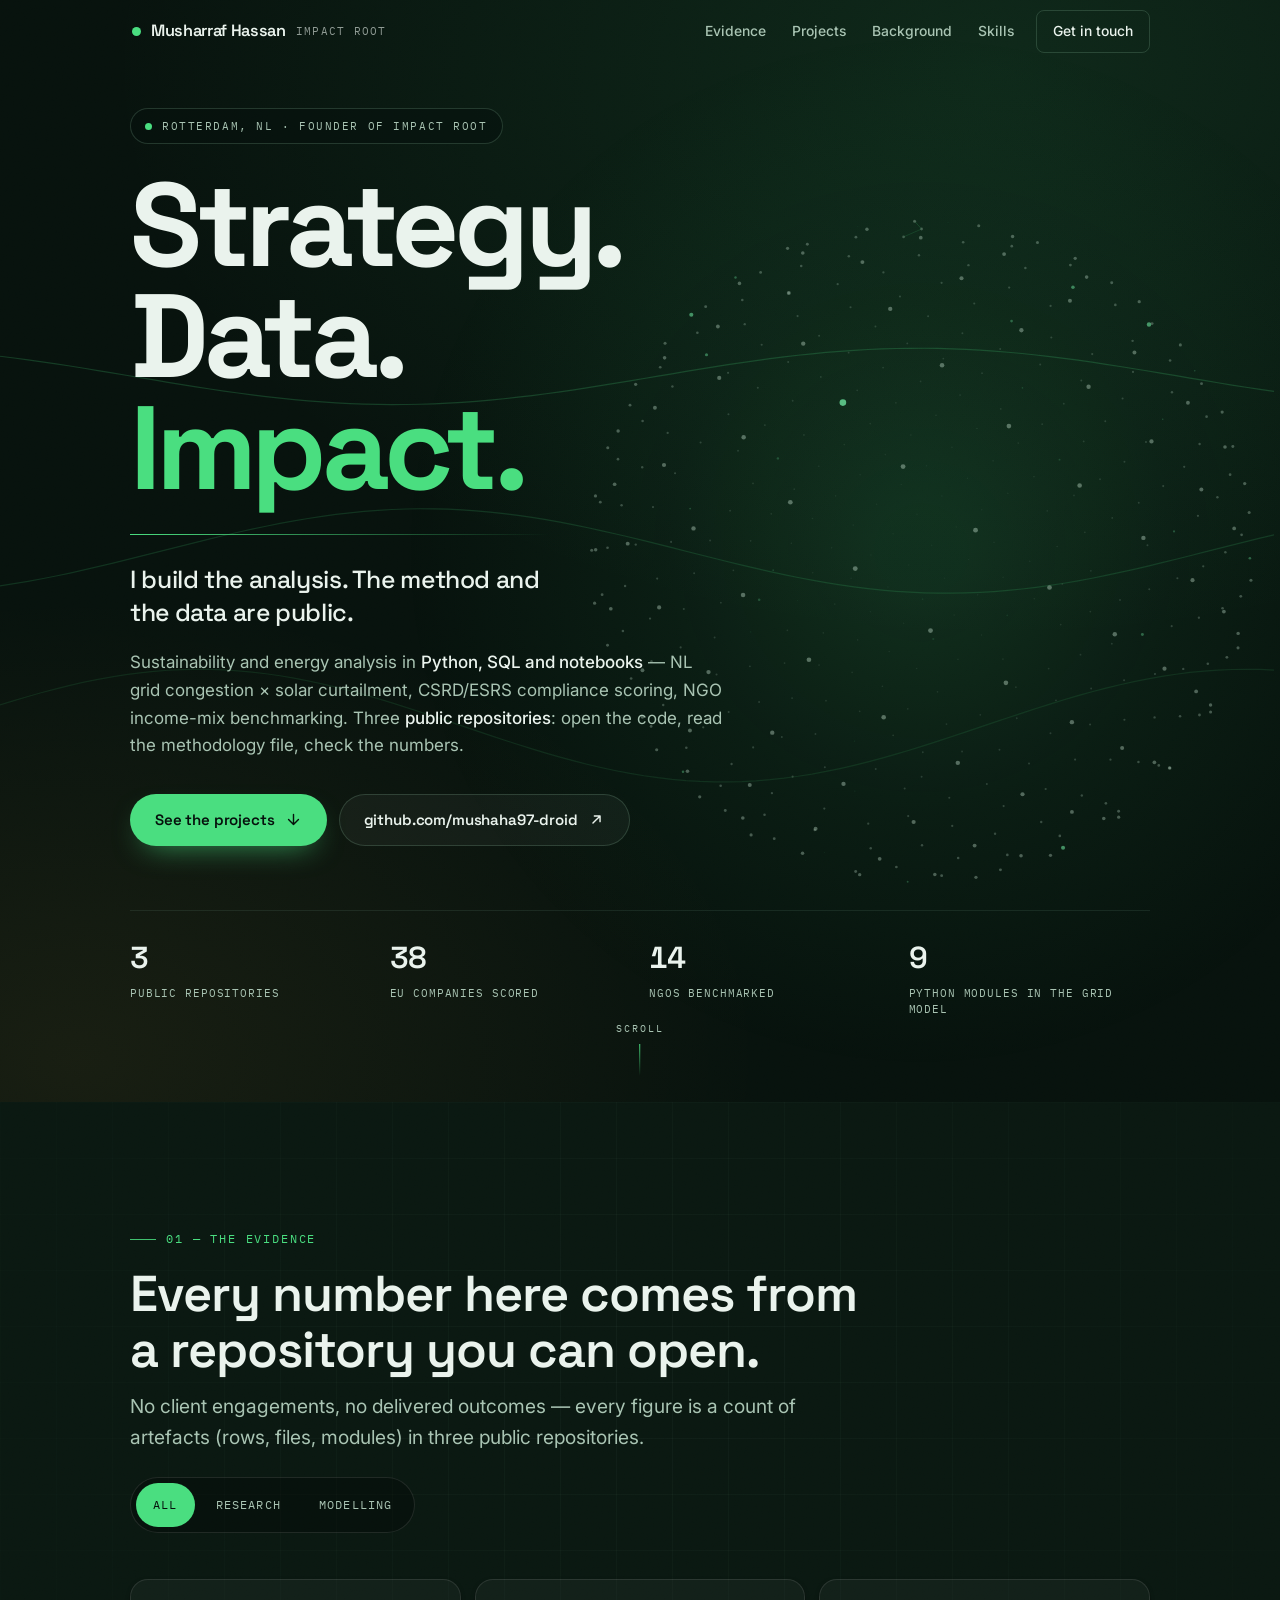
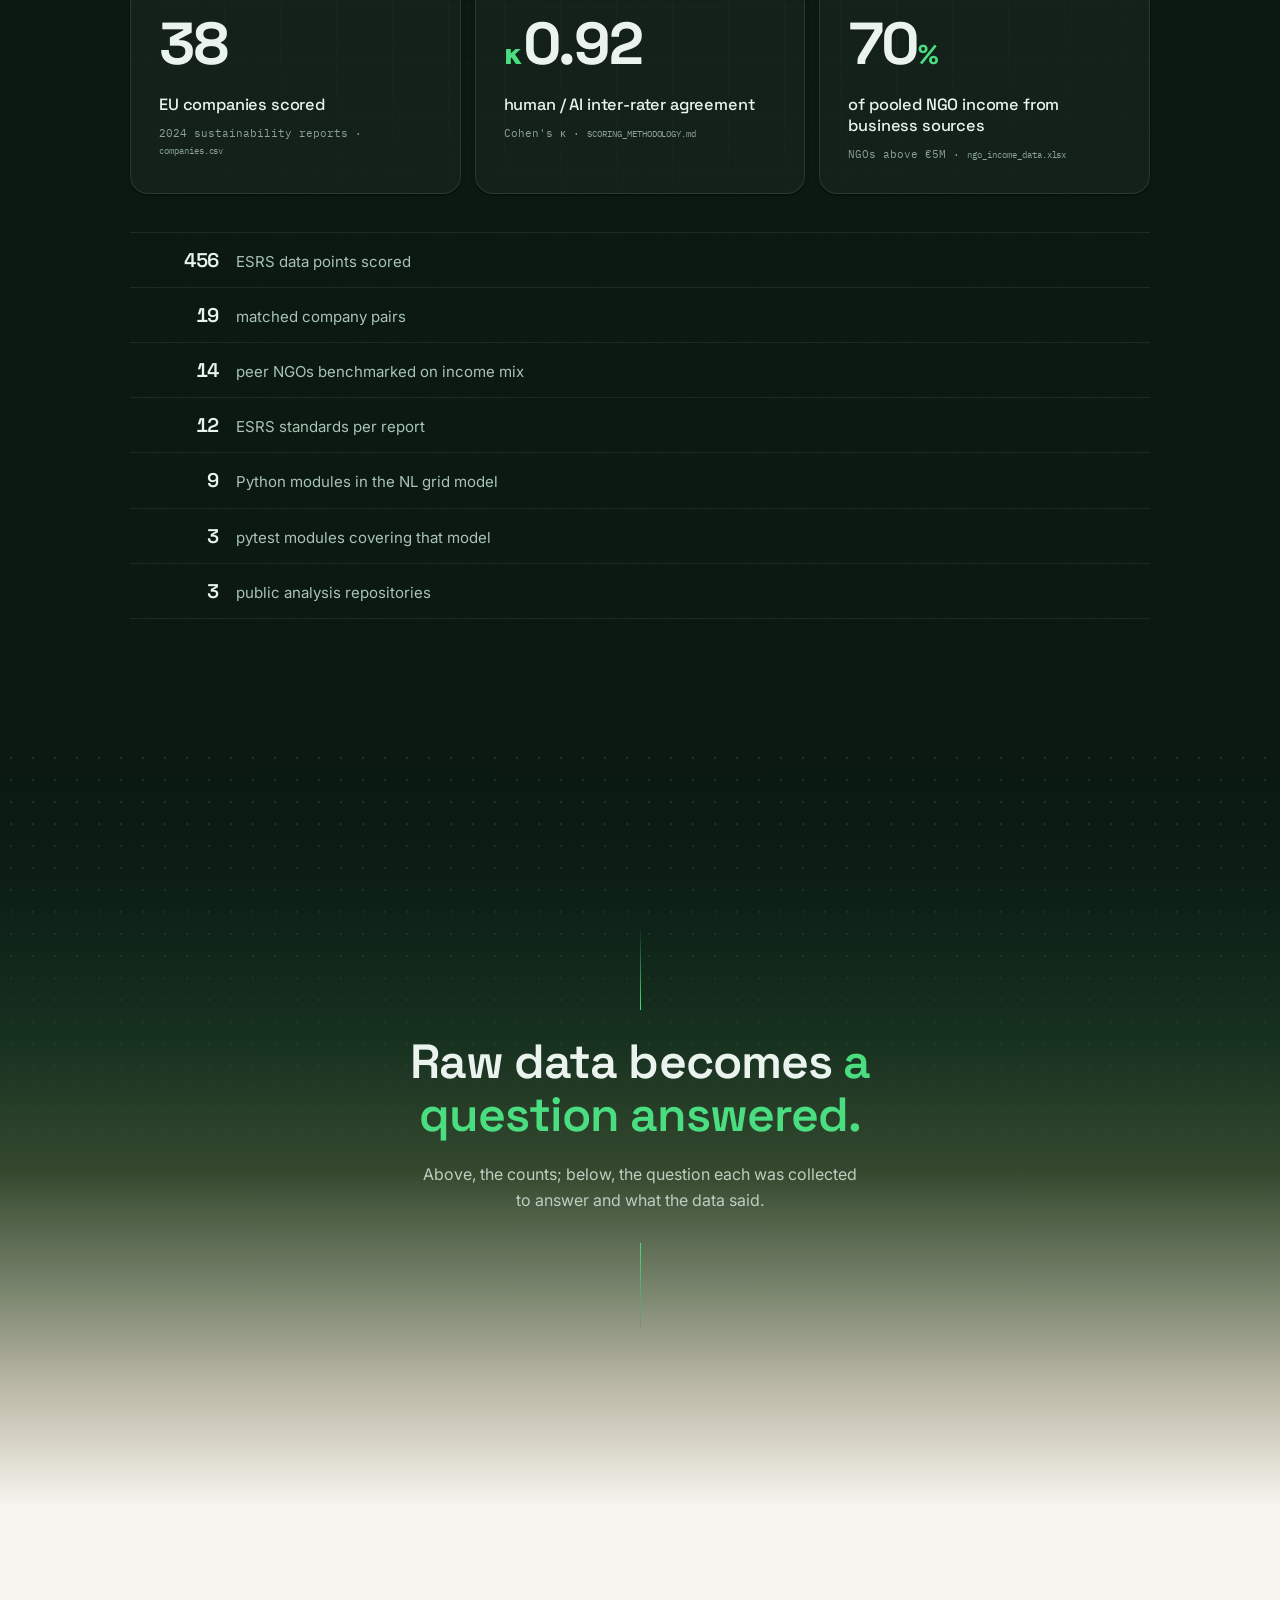
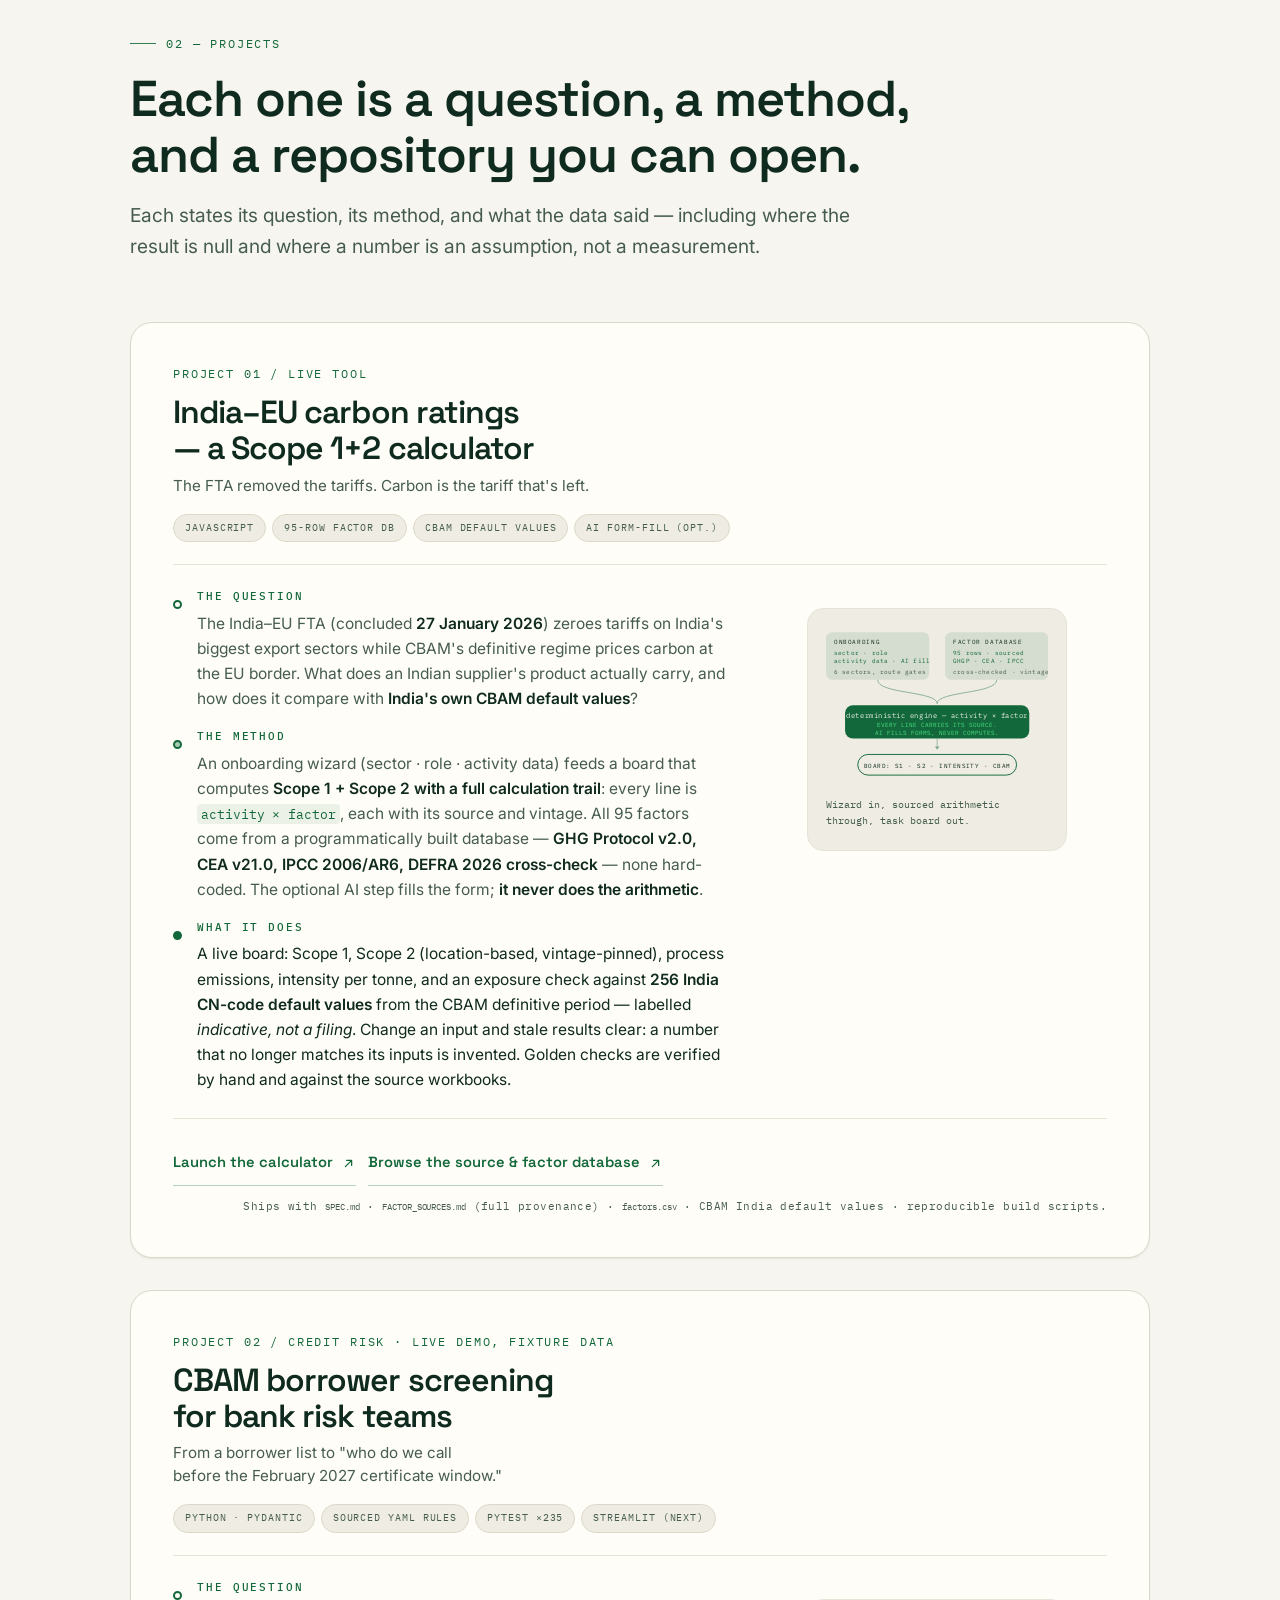
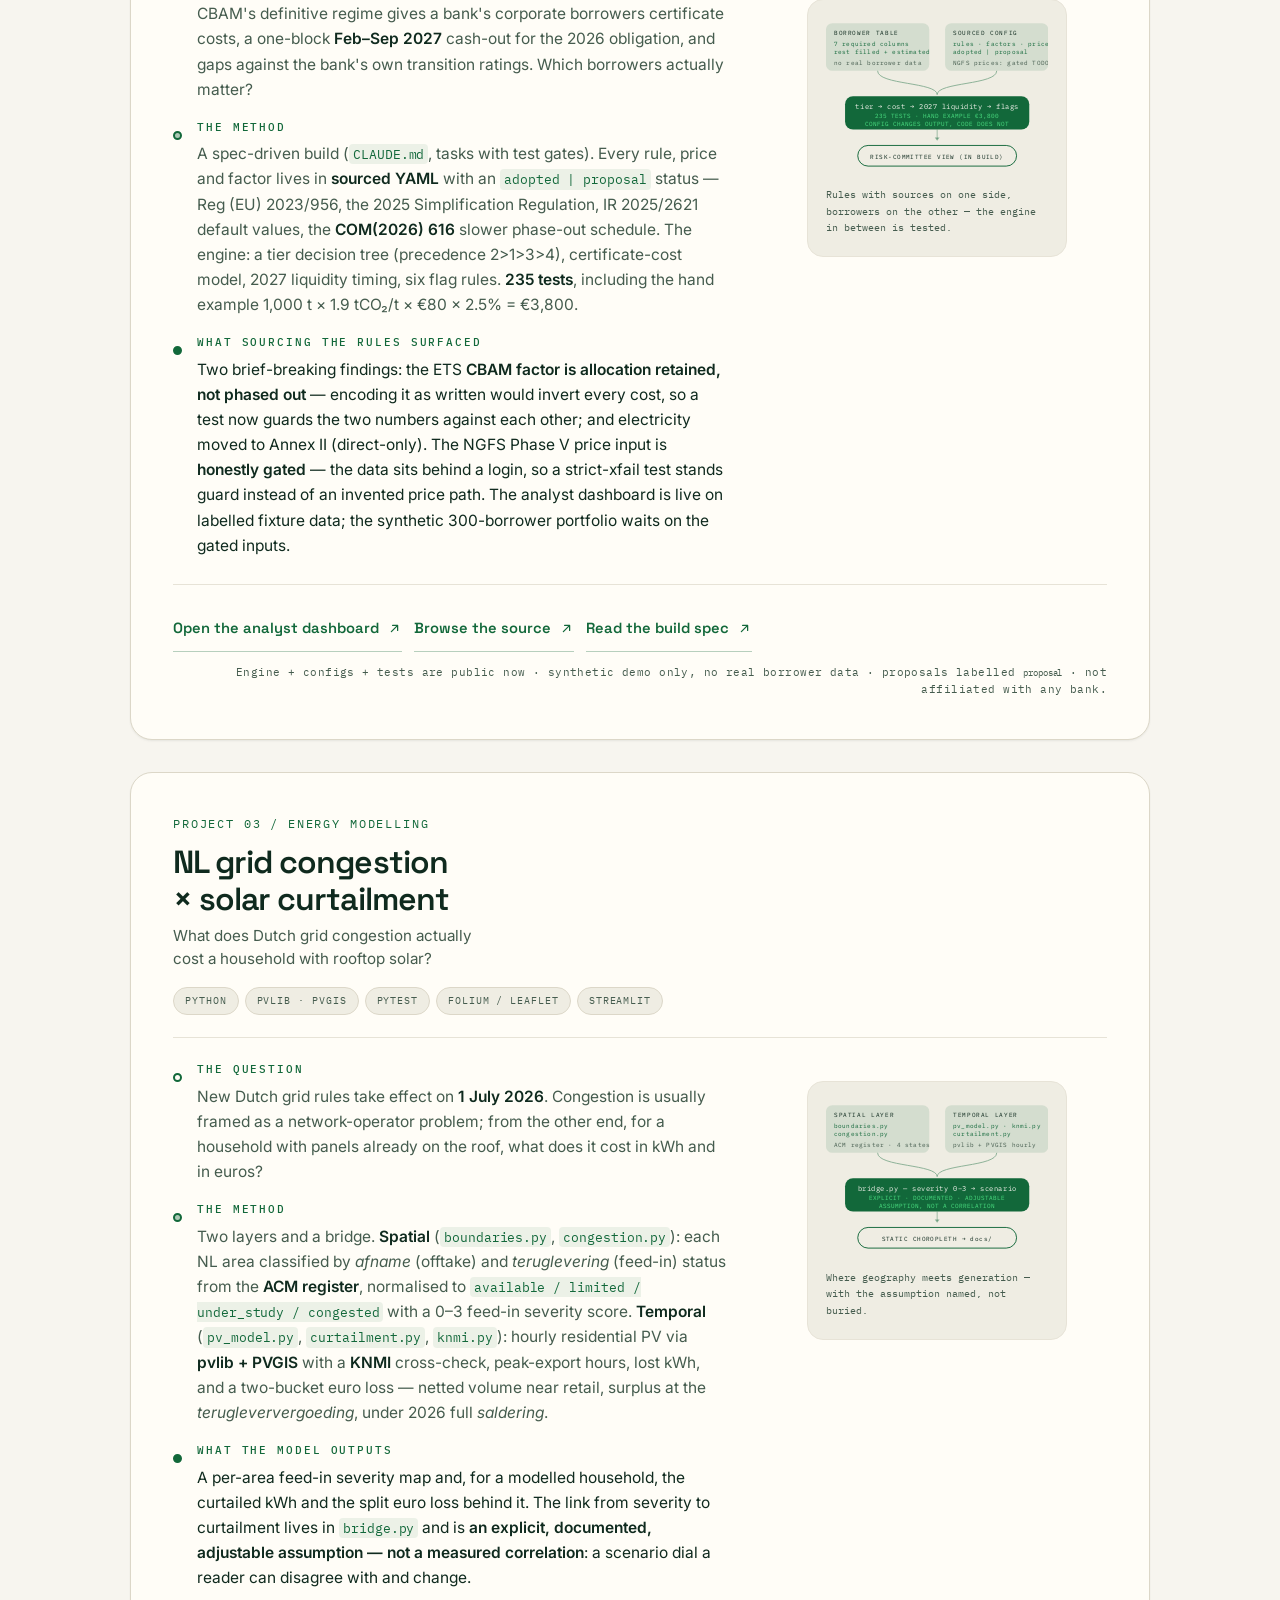
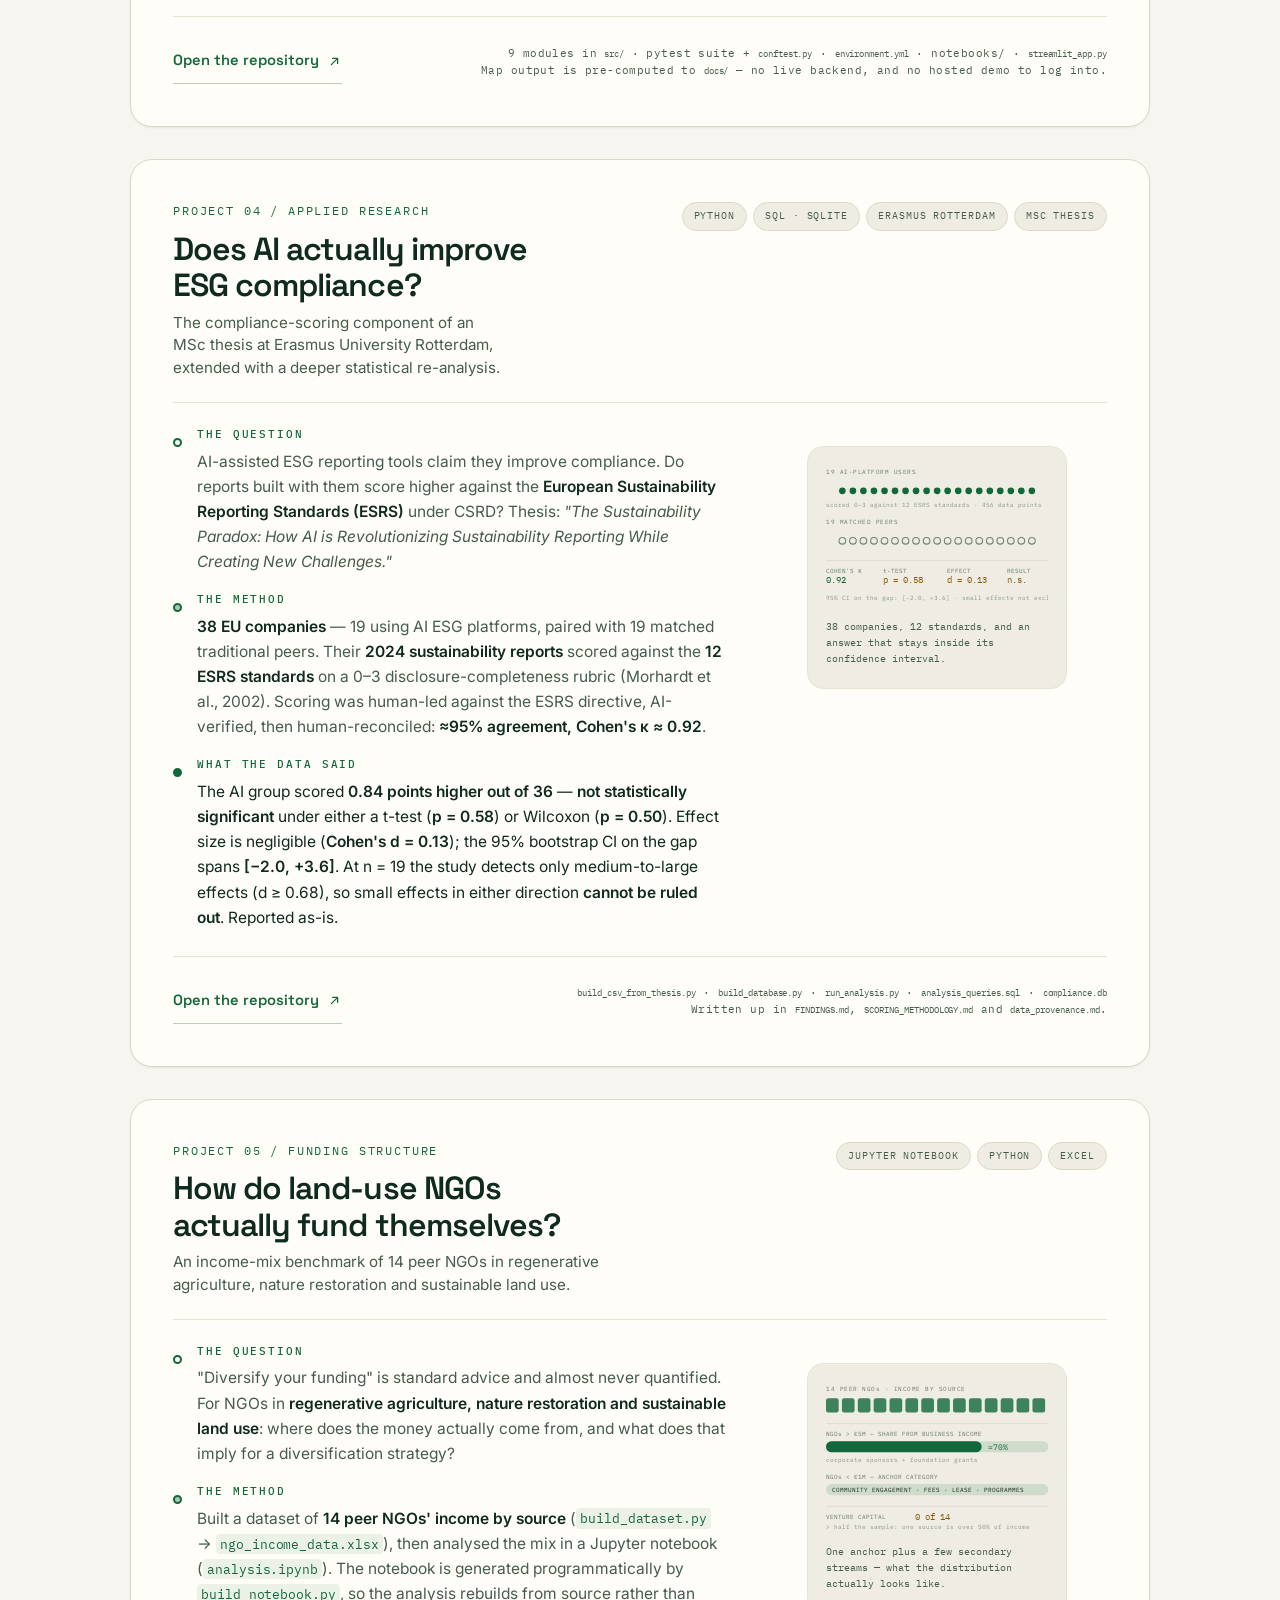
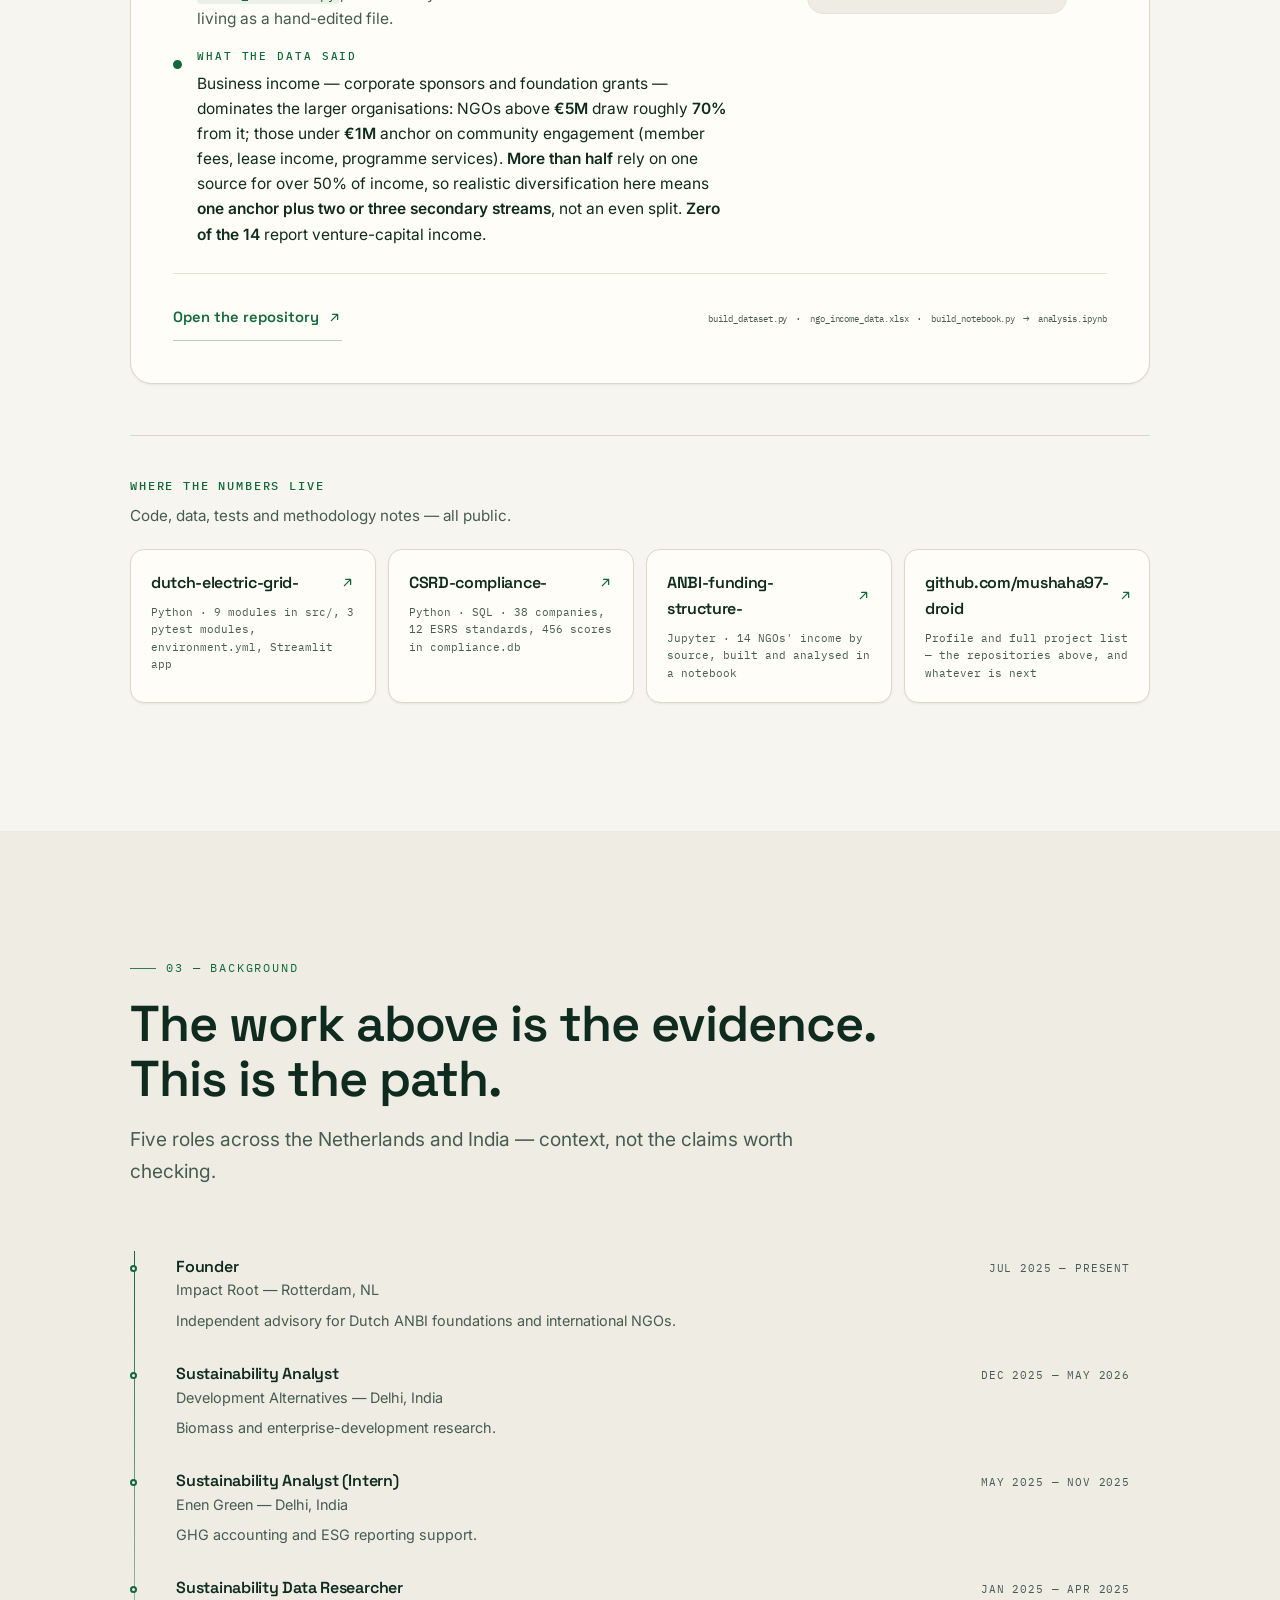
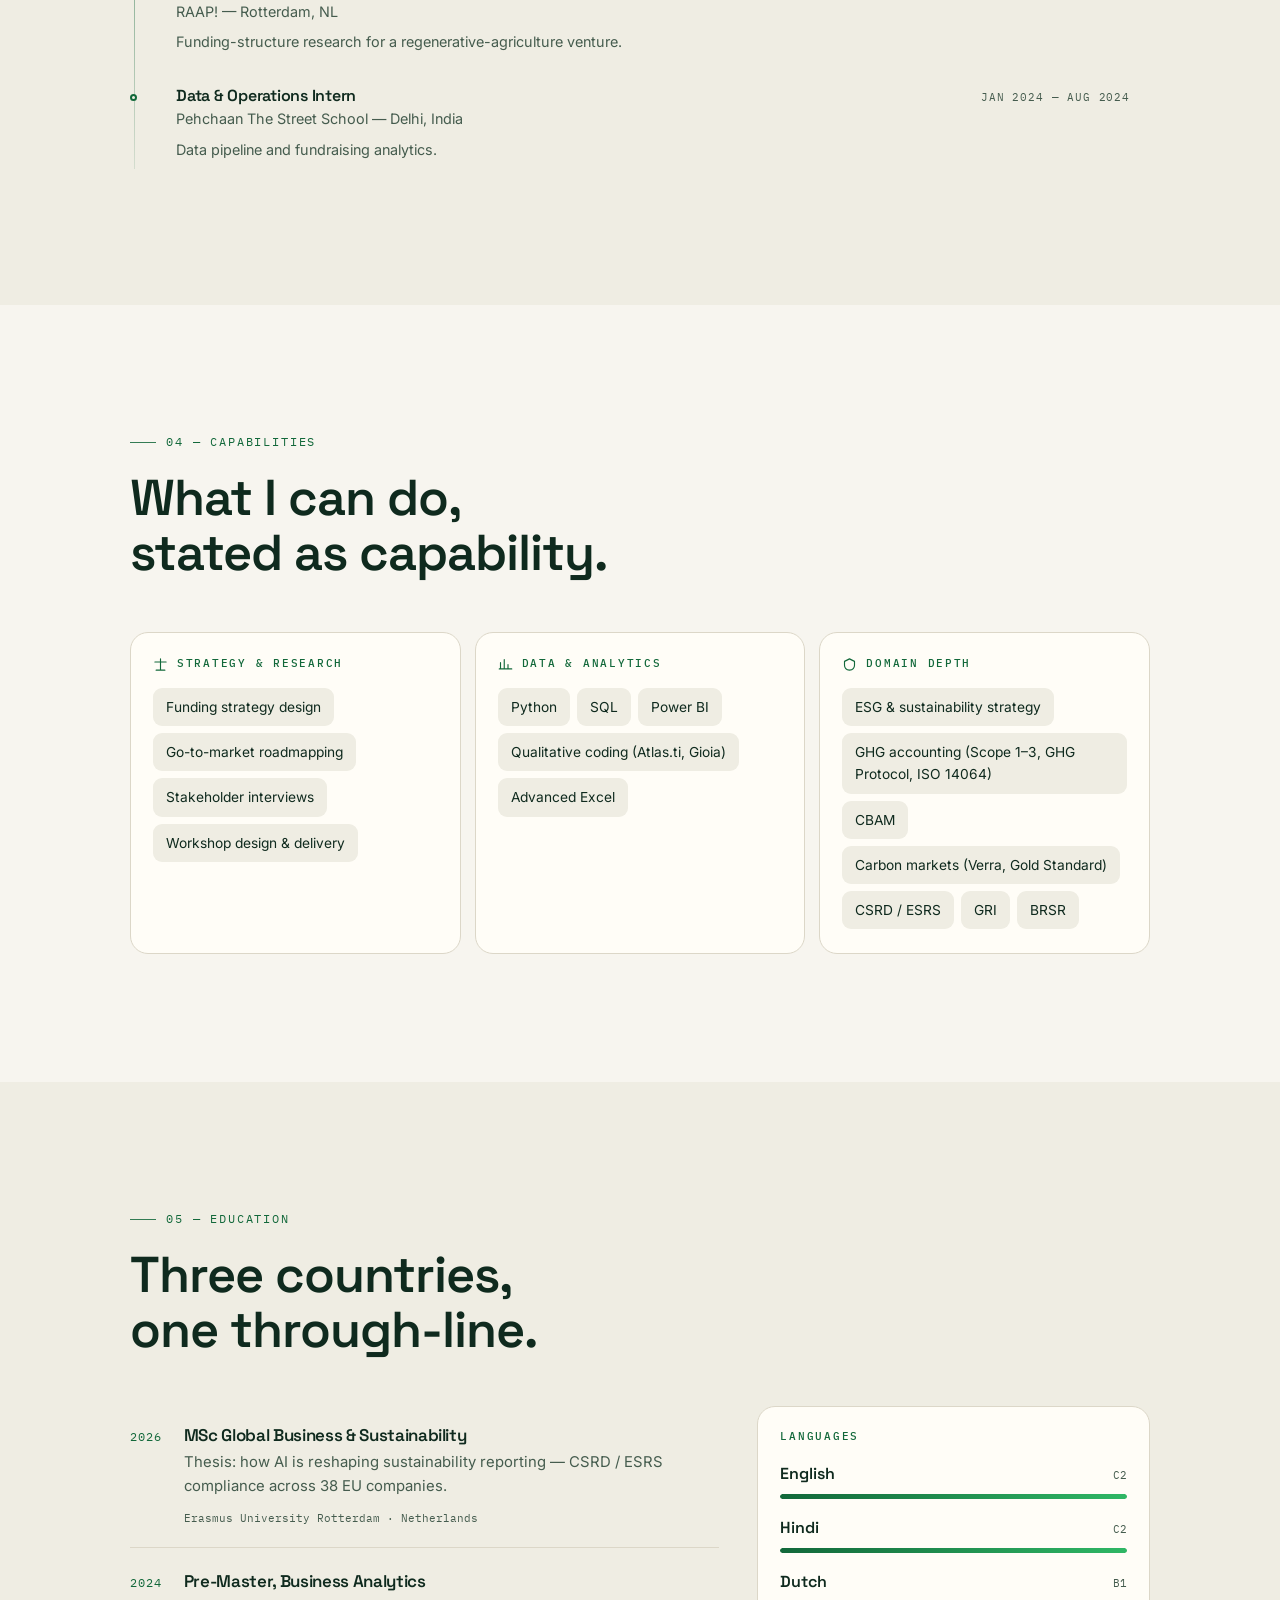
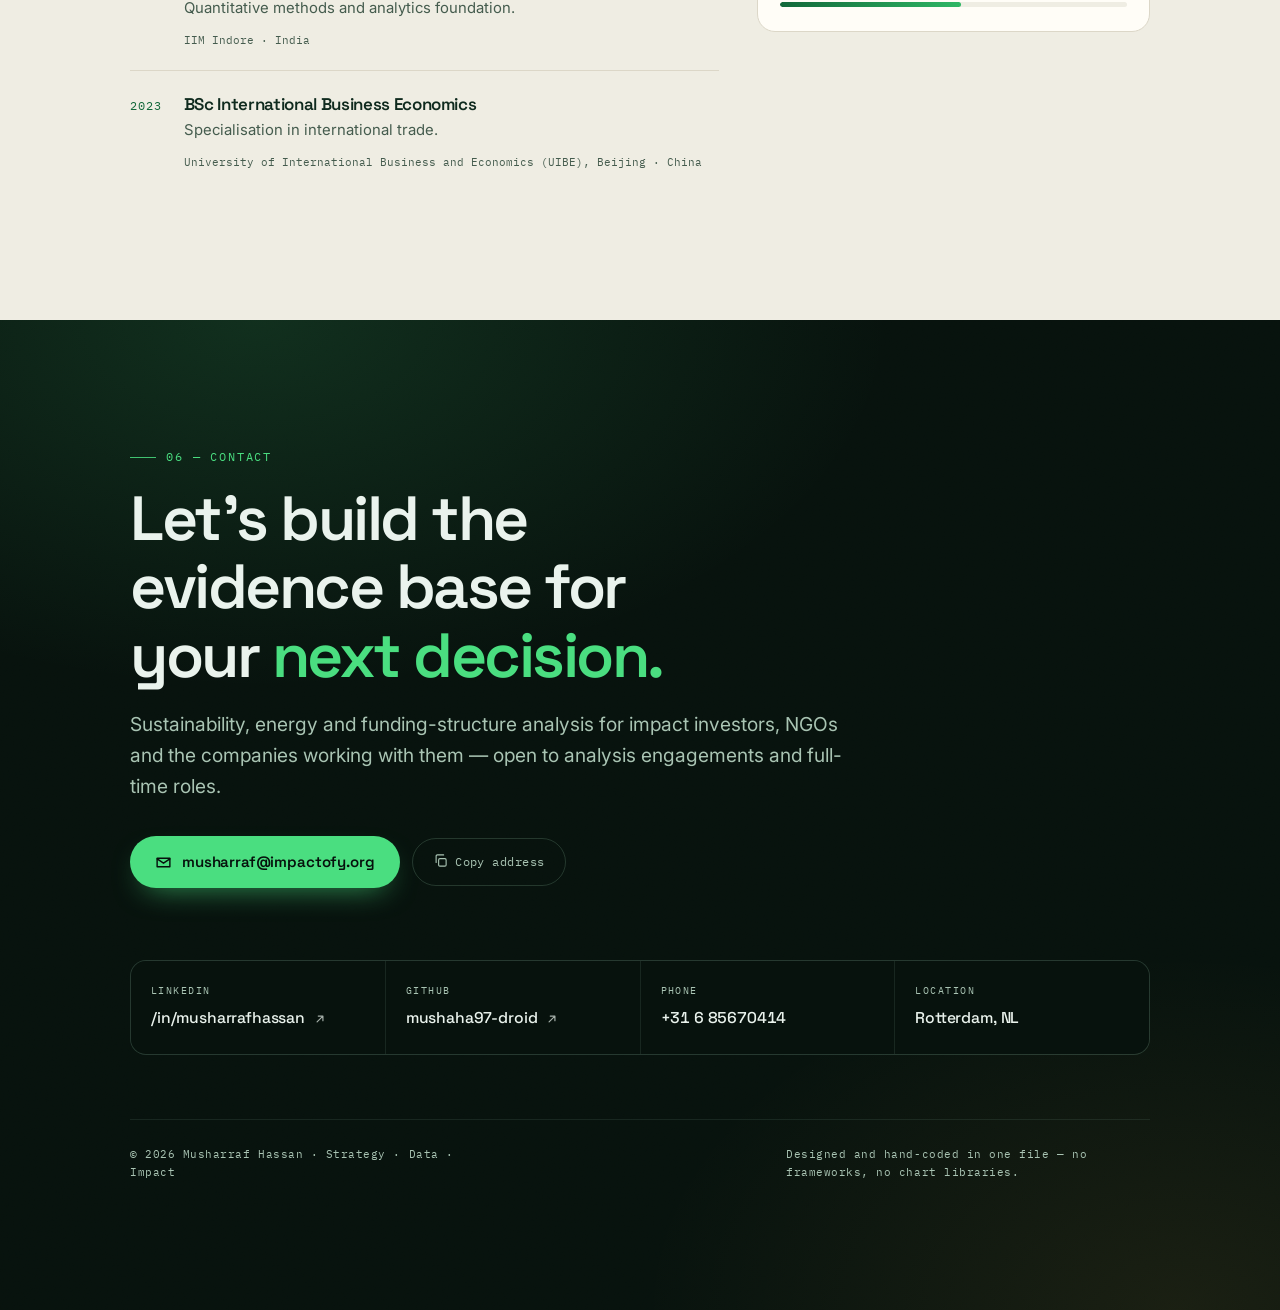
==== commit a42b287d: "Deploy CBAM analyst dashboard at /cbam-screen/app/ (fixture data) Click-to-use static dashboard over" ====
--- a/index.html
+++ b/index.html
@@ -1376,7 +1376,7 @@
       <article class="case reveal" data-tilt aria-labelledby="case5">
         <div class="case-top">
           <div>
-            <p class="case-idx">PROJECT 02 / CREDIT RISK · ENGINE PUBLIC, UI IN BUILD</p>
+            <p class="case-idx">PROJECT 02 / CREDIT RISK · LIVE DEMO, FIXTURE DATA</p>
             <h3 id="case5">CBAM borrower screening for bank risk teams
               <small>From a borrower list to "who do we call before the February 2027 certificate window."</small>
             </h3>
@@ -1409,7 +1409,7 @@
                 guards the two numbers against each other; and electricity moved to Annex II
                 (direct-only). The NGFS Phase V price input is <strong>honestly gated</strong> — the
                 data sits behind a login, so a strict-xfail test stands guard instead of an invented
-                price path. Analyst UI and the synthetic 300-borrower demo are the next round.</p>
+                price path. The analyst dashboard is live on labelled fixture data; the synthetic 300-borrower portfolio waits on the gated inputs.</p>
             </div>
           </div>
 
@@ -1453,6 +1453,10 @@
         </div>
 
         <div class="case-actions">
+          <a class="link-inline" href="https://mushaha97-droid.github.io/cbam-screen/app/" target="_blank" rel="noopener noreferrer">
+            Open the analyst dashboard
+            <svg viewBox="0 0 24 24" fill="none" stroke="currentColor" stroke-width="2" stroke-linecap="round" stroke-linejoin="round" aria-hidden="true"><path d="M7 17L17 7M9 7h8v8"/></svg>
+          </a>
           <a class="link-inline" href="https://github.com/mushaha97-droid/mushaha97-droid.github.io/tree/main/cbam-screen" target="_blank" rel="noopener noreferrer">
             Browse the source
             <svg viewBox="0 0 24 24" fill="none" stroke="currentColor" stroke-width="2" stroke-linecap="round" stroke-linejoin="round" aria-hidden="true"><path d="M7 17L17 7M9 7h8v8"/></svg>
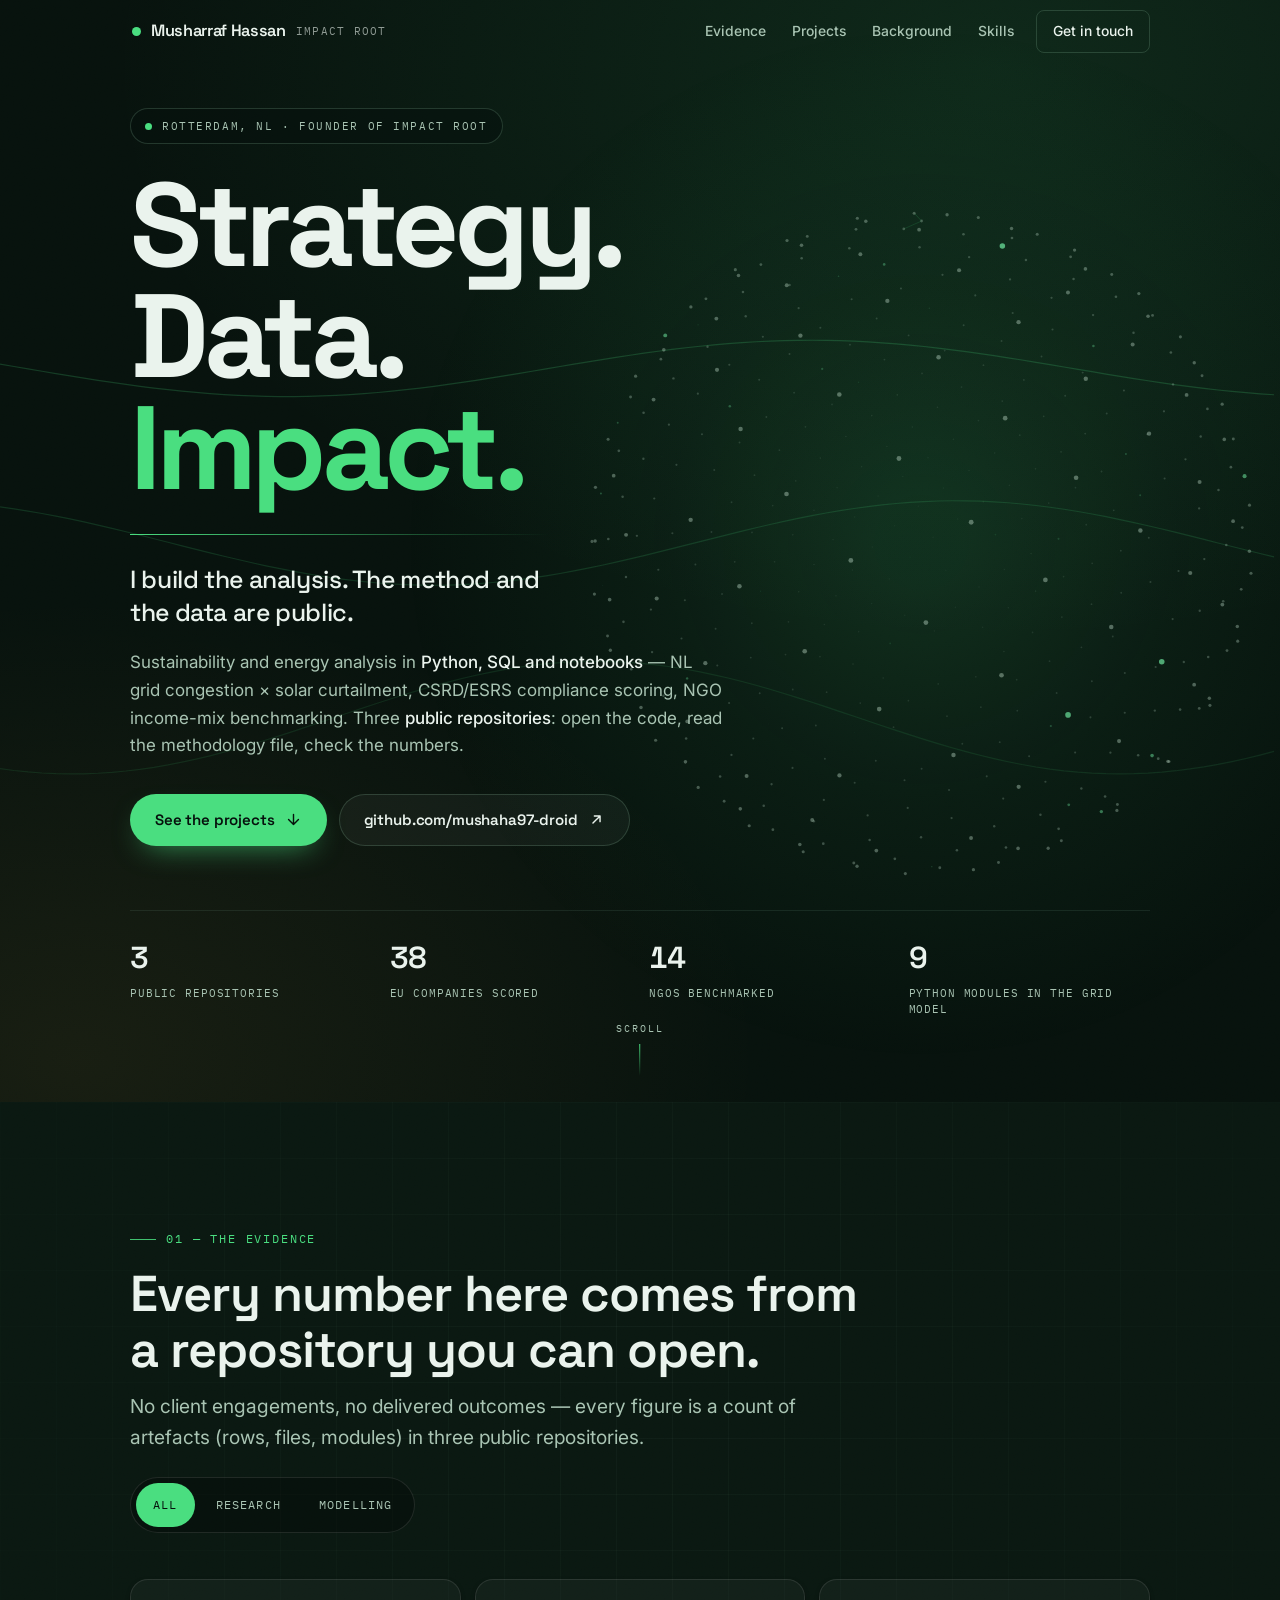
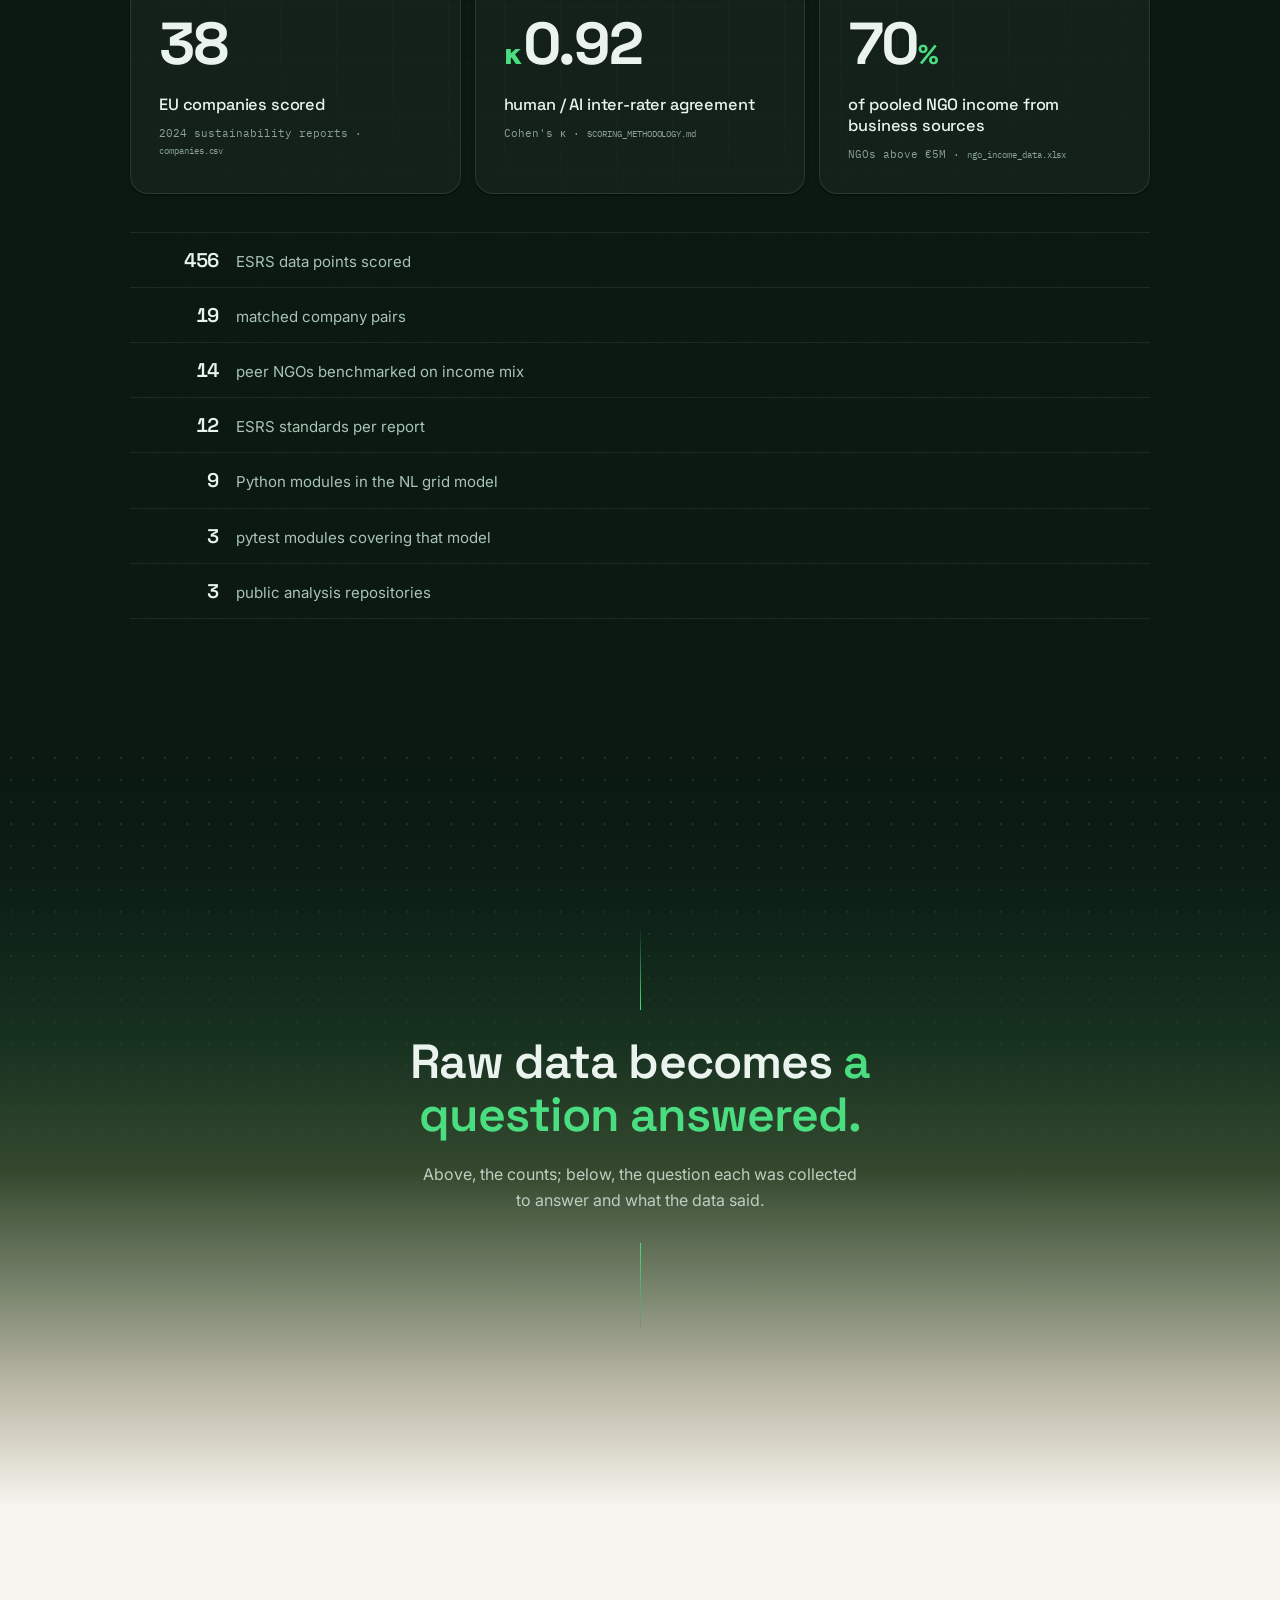
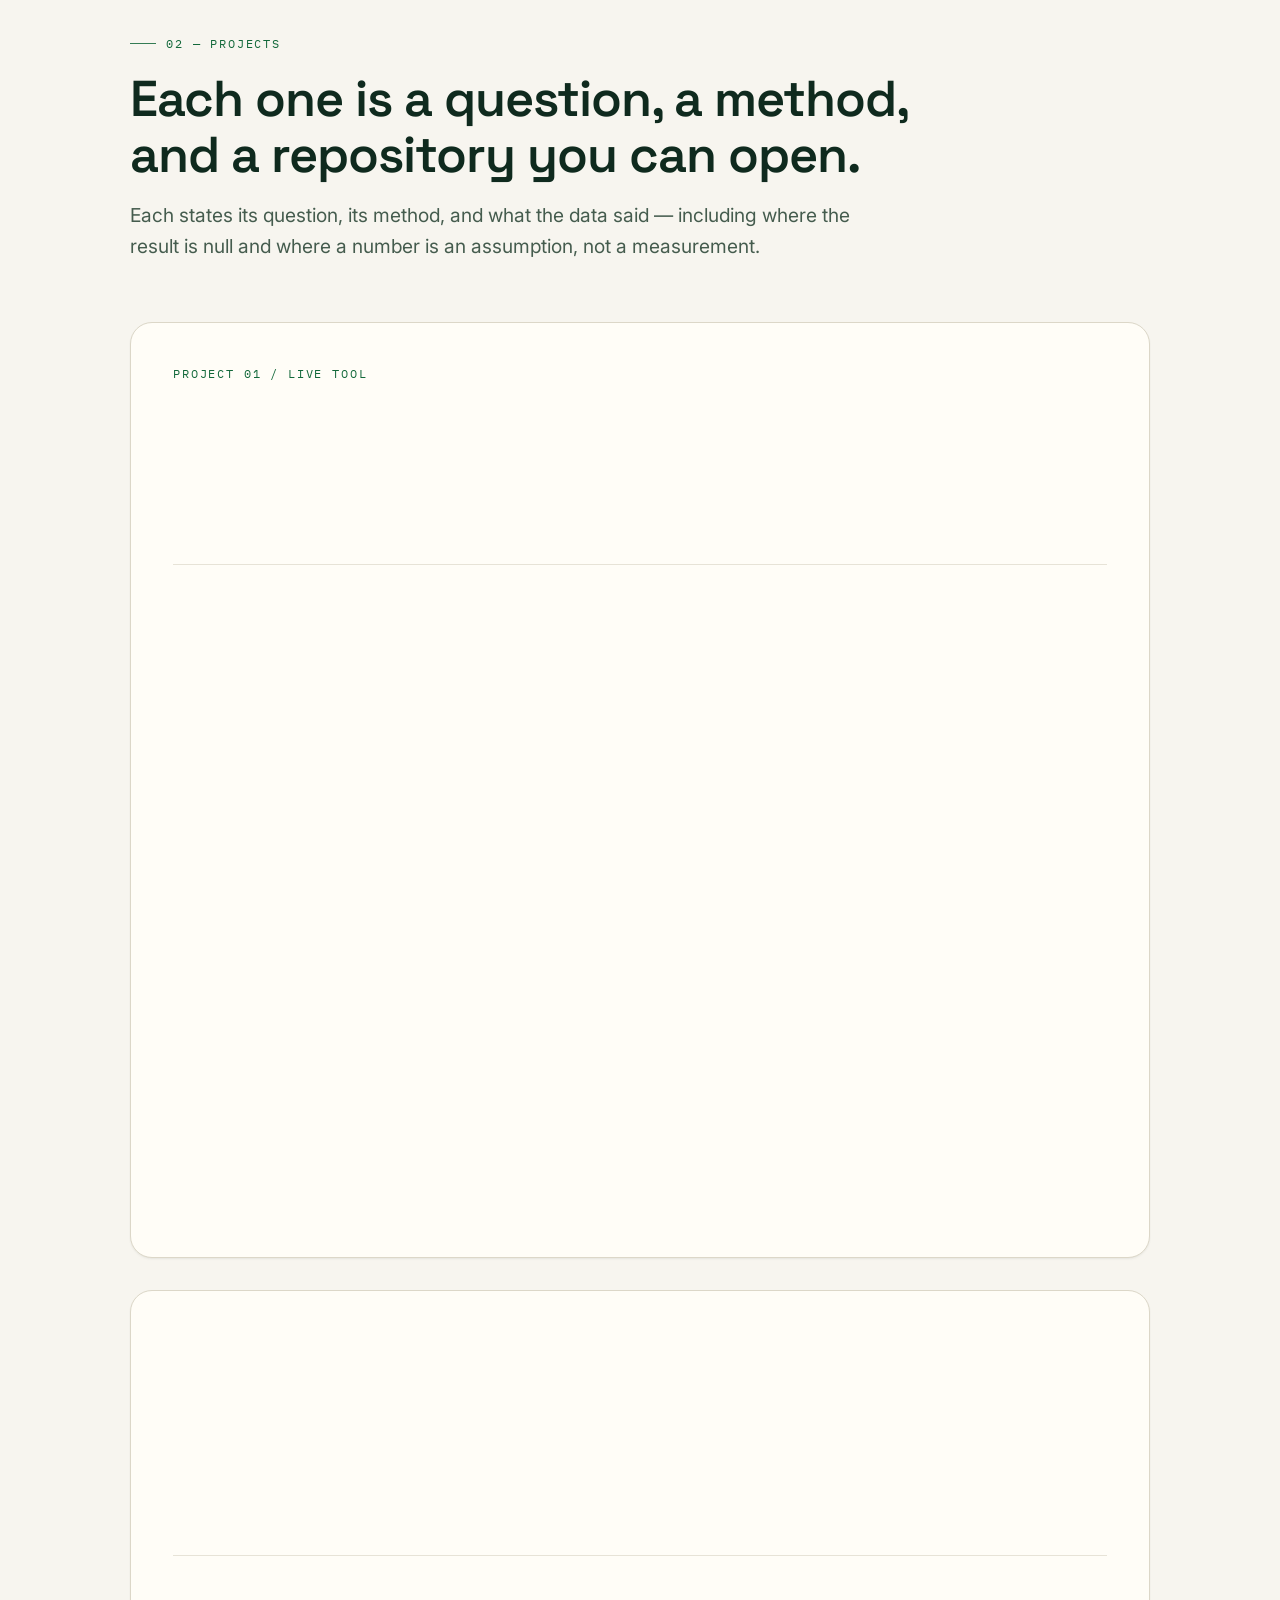
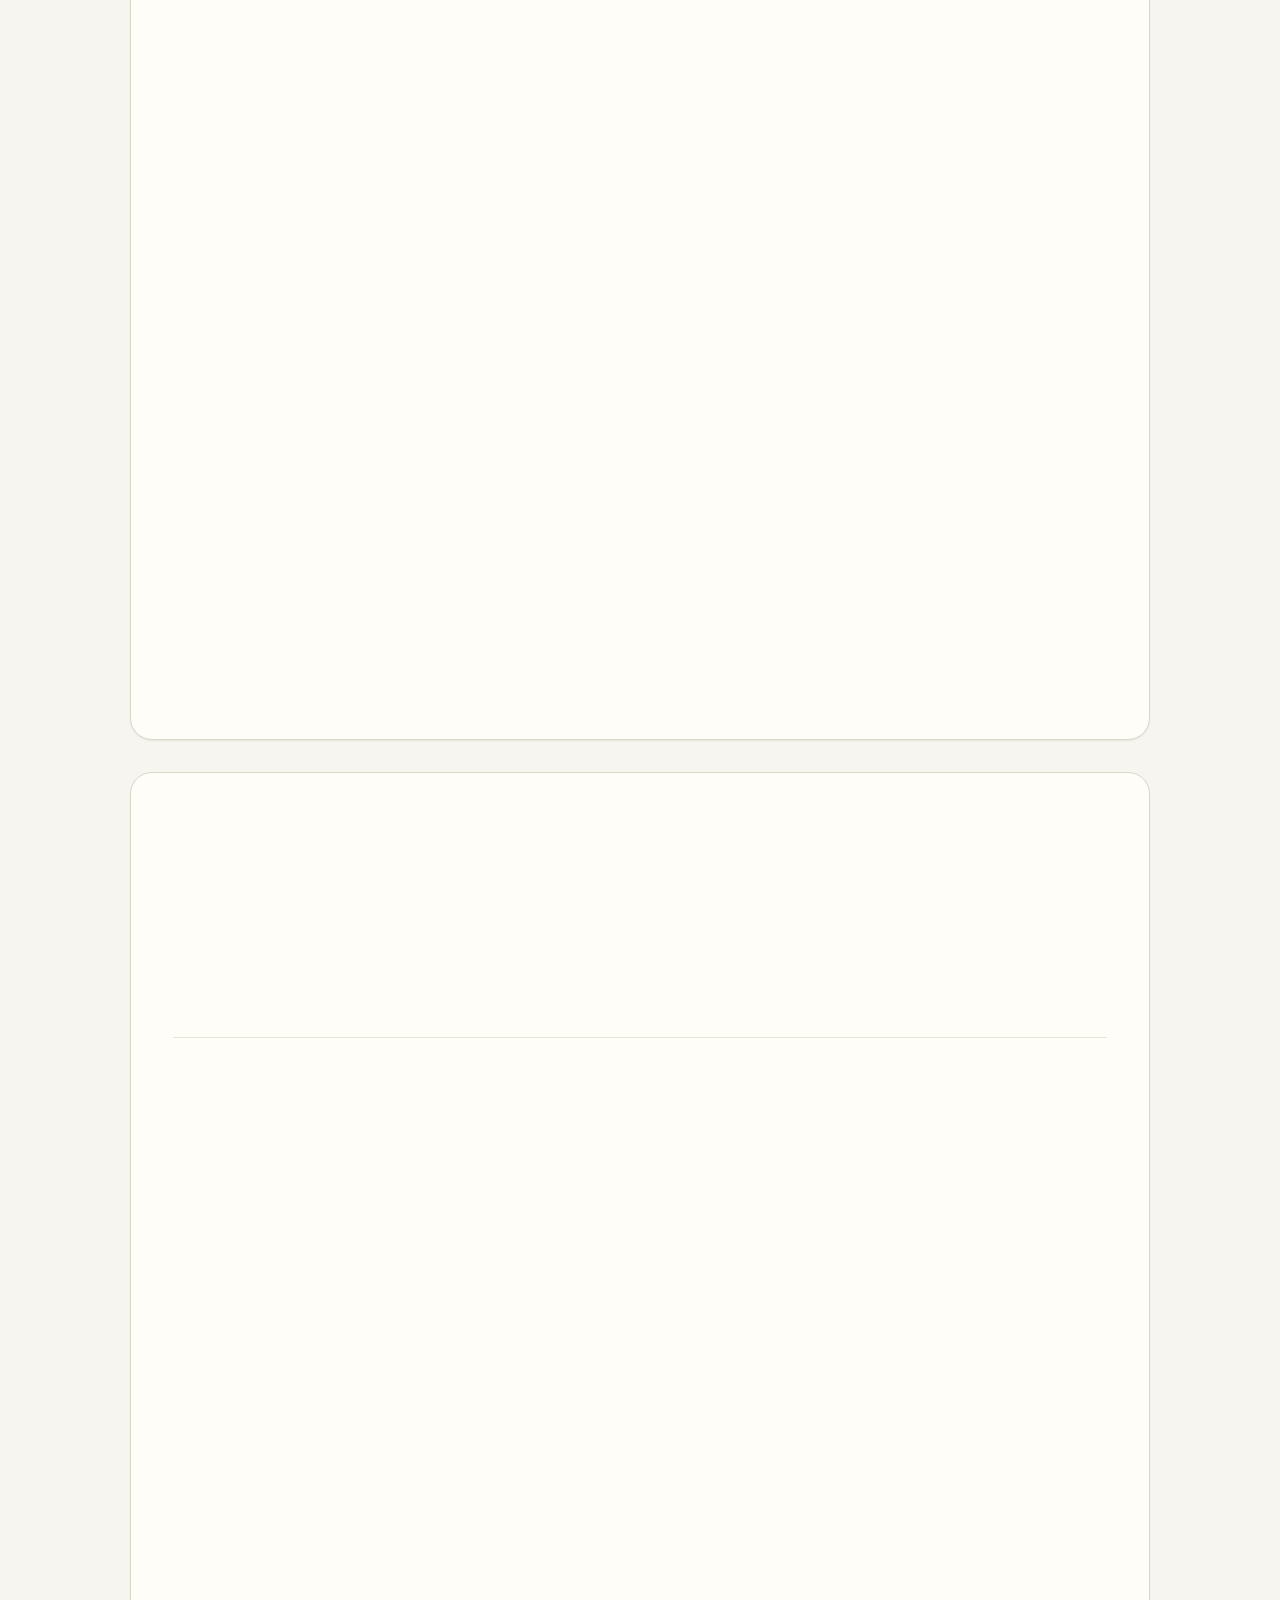
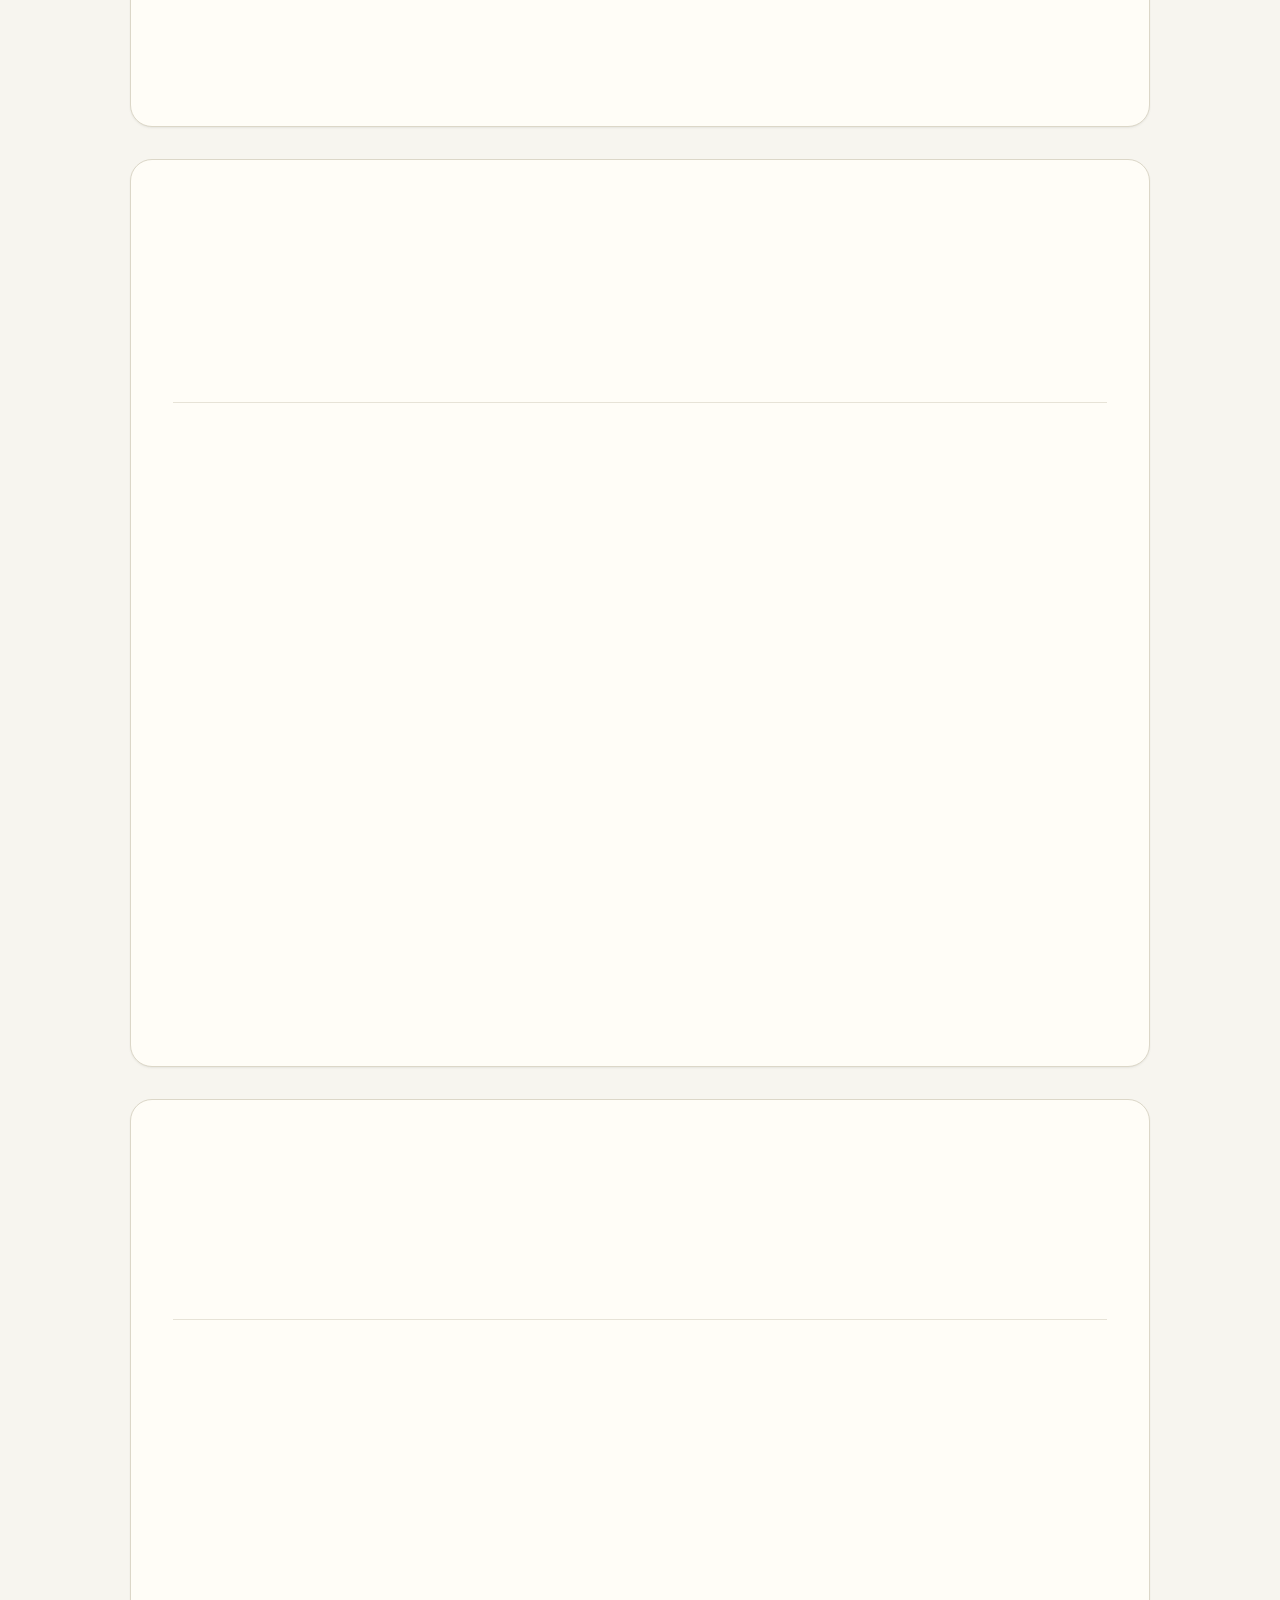
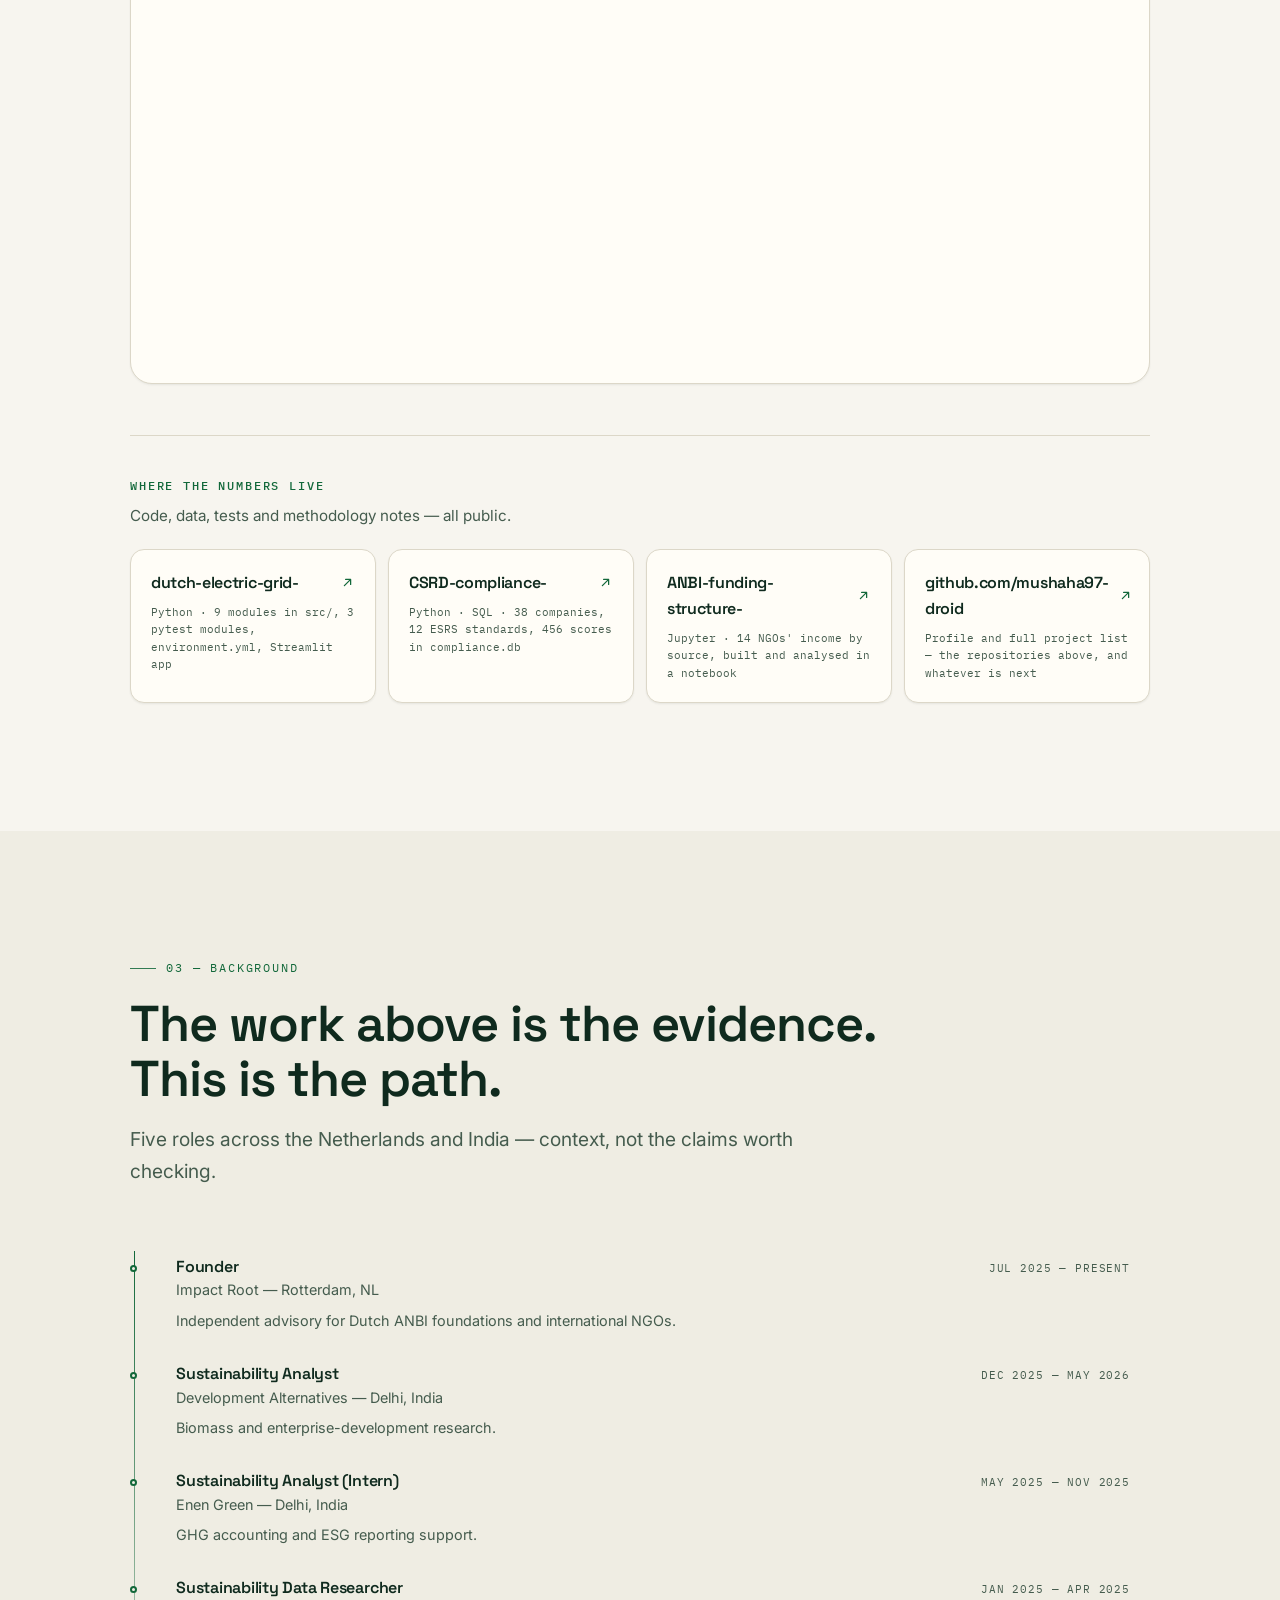
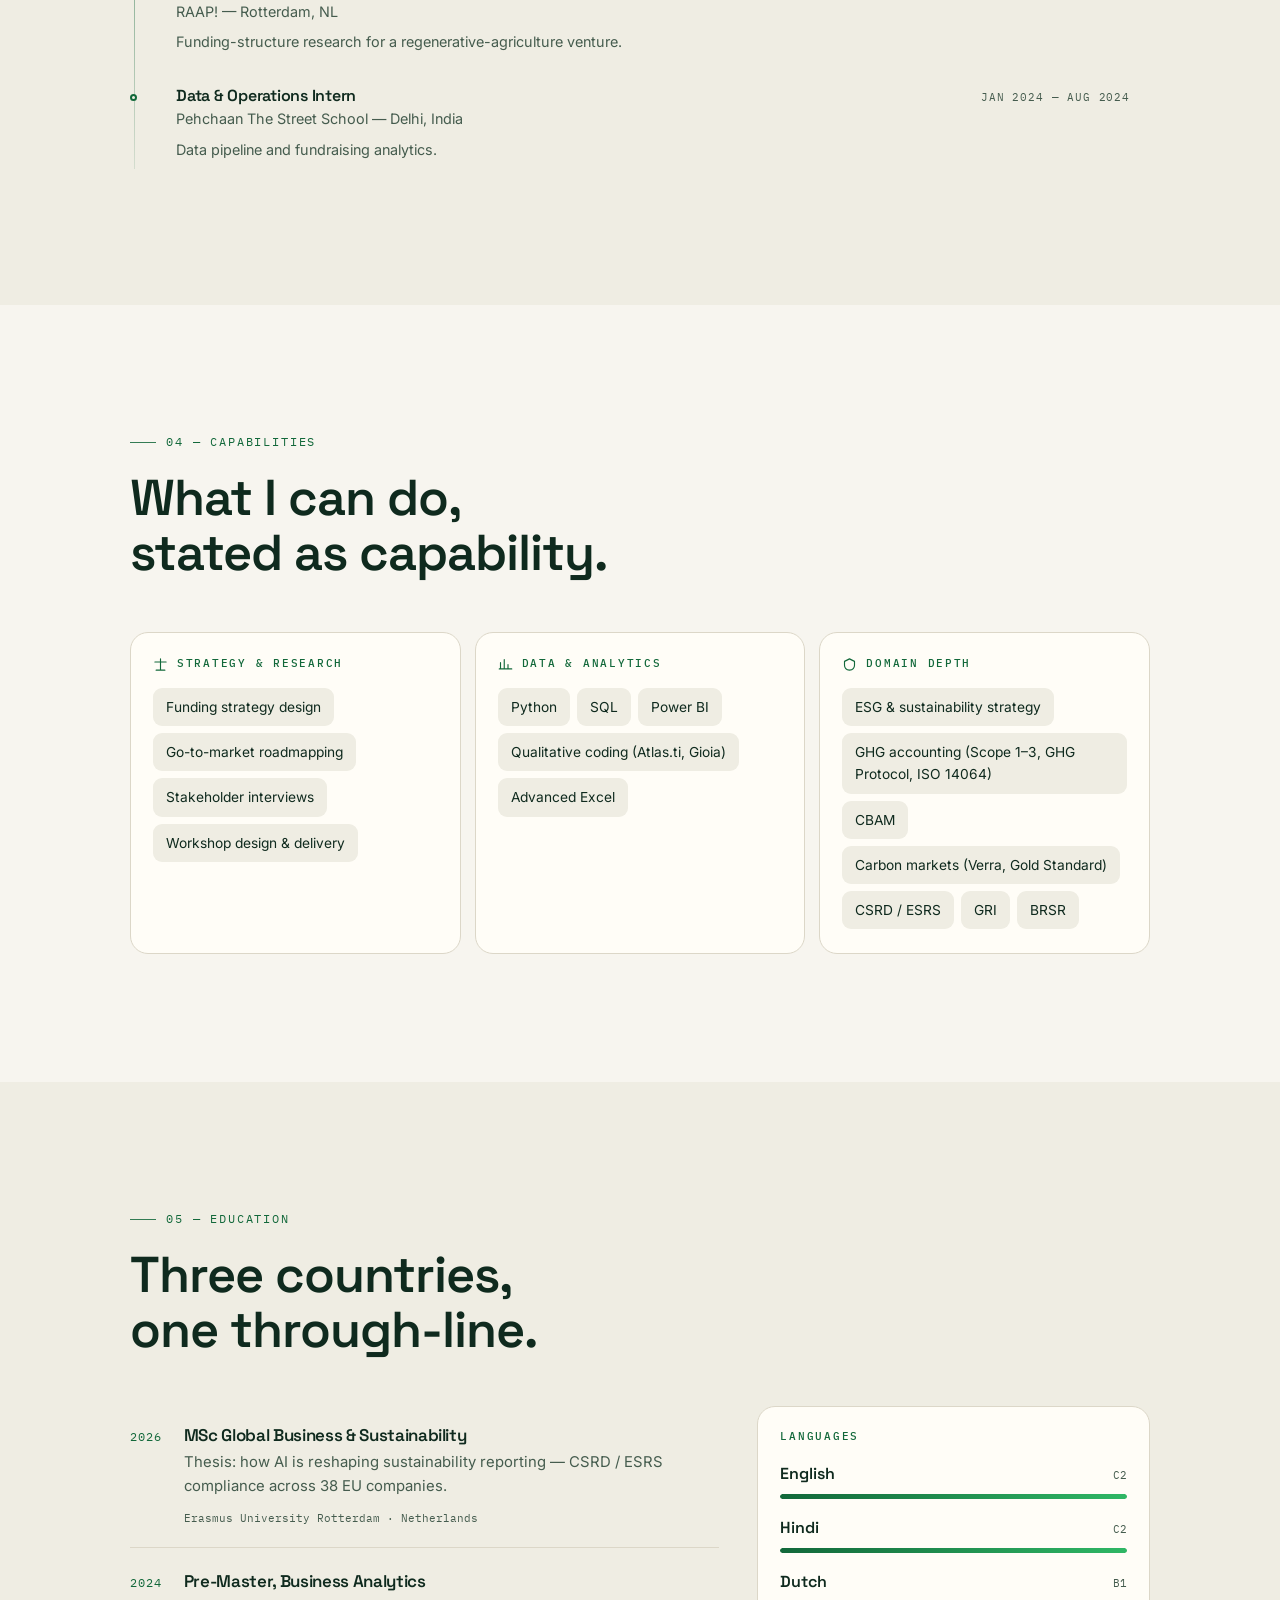
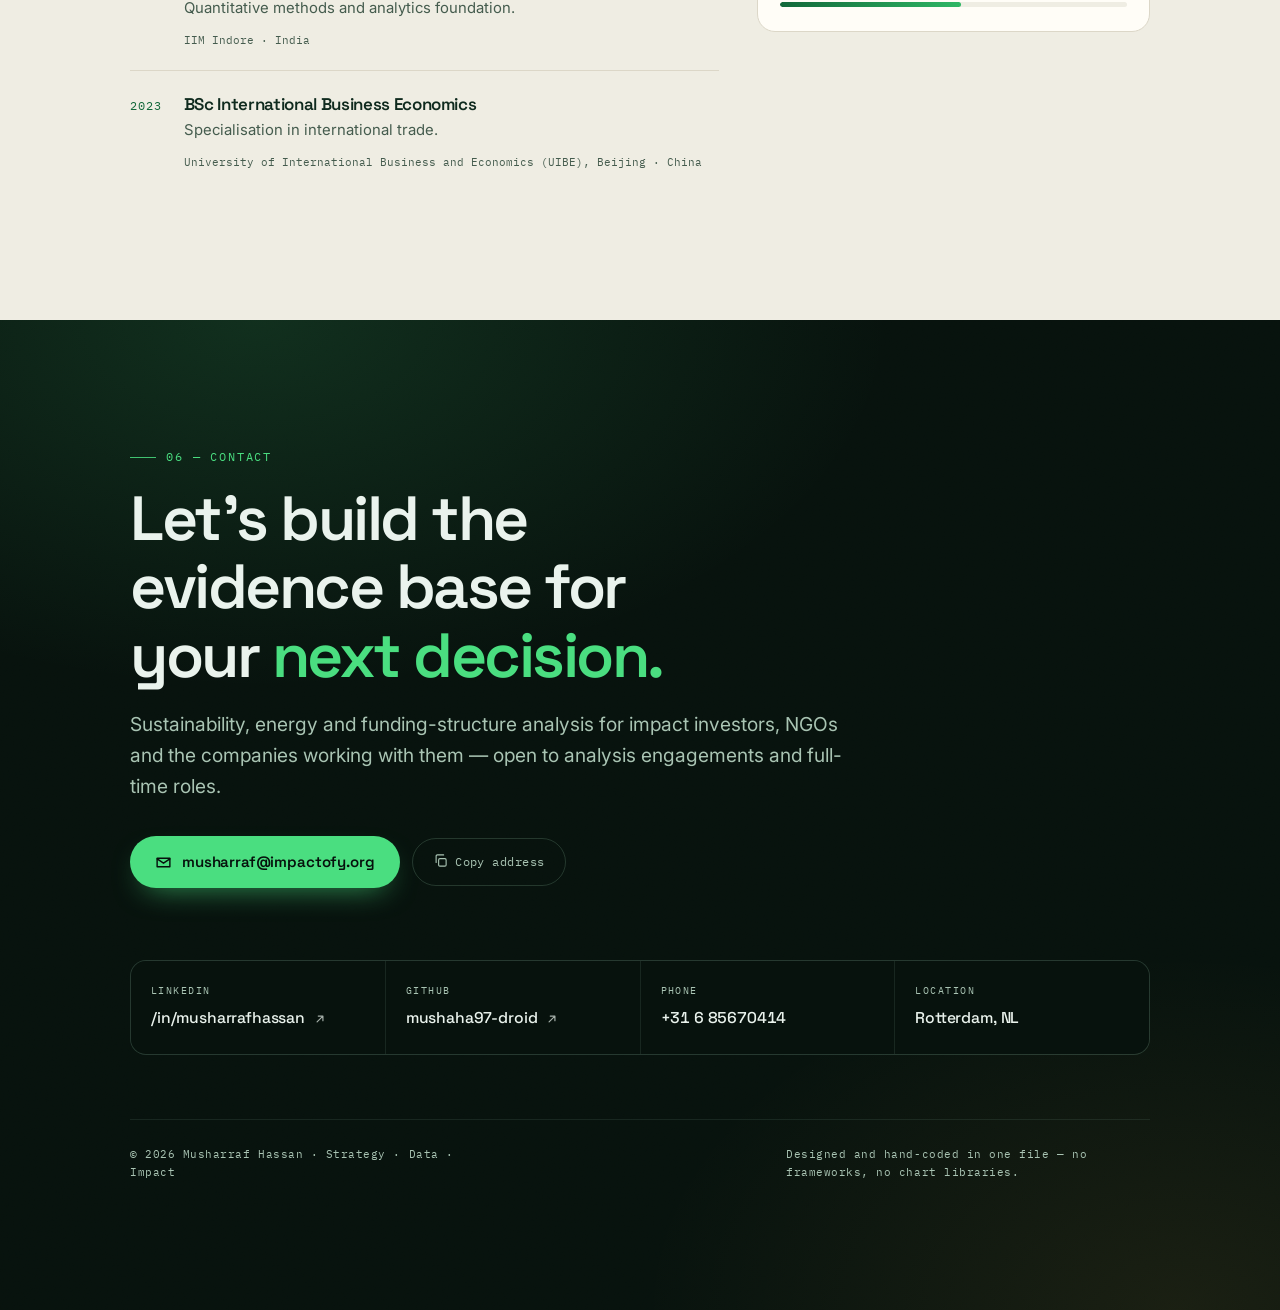
==== commit 04bd723d: "Re-point project source links to the standalone repositories cbam-screen and india-eu-carbon-ratings" ====
--- a/index.html
+++ b/index.html
@@ -1363,7 +1363,7 @@
             Launch the calculator
             <svg viewBox="0 0 24 24" fill="none" stroke="currentColor" stroke-width="2" stroke-linecap="round" stroke-linejoin="round" aria-hidden="true"><path d="M7 17L17 7M9 7h8v8"/></svg>
           </a>
-          <a class="link-inline" href="https://github.com/mushaha97-droid/mushaha97-droid.github.io/tree/main/carbon-ratings" target="_blank" rel="noopener noreferrer">
+          <a class="link-inline" href="https://github.com/mushaha97-droid/india-eu-carbon-ratings" target="_blank" rel="noopener noreferrer">
             Browse the source &amp; factor database
             <svg viewBox="0 0 24 24" fill="none" stroke="currentColor" stroke-width="2" stroke-linecap="round" stroke-linejoin="round" aria-hidden="true"><path d="M7 17L17 7M9 7h8v8"/></svg>
           </a>
@@ -1457,11 +1457,11 @@
             Open the analyst dashboard
             <svg viewBox="0 0 24 24" fill="none" stroke="currentColor" stroke-width="2" stroke-linecap="round" stroke-linejoin="round" aria-hidden="true"><path d="M7 17L17 7M9 7h8v8"/></svg>
           </a>
-          <a class="link-inline" href="https://github.com/mushaha97-droid/mushaha97-droid.github.io/tree/main/cbam-screen" target="_blank" rel="noopener noreferrer">
+          <a class="link-inline" href="https://github.com/mushaha97-droid/cbam-screen" target="_blank" rel="noopener noreferrer">
             Browse the source
             <svg viewBox="0 0 24 24" fill="none" stroke="currentColor" stroke-width="2" stroke-linecap="round" stroke-linejoin="round" aria-hidden="true"><path d="M7 17L17 7M9 7h8v8"/></svg>
           </a>
-          <a class="link-inline" href="https://github.com/mushaha97-droid/mushaha97-droid.github.io/blob/main/cbam-screen/CLAUDE.md" target="_blank" rel="noopener noreferrer">
+          <a class="link-inline" href="https://github.com/mushaha97-droid/cbam-screen/blob/main/CLAUDE.md" target="_blank" rel="noopener noreferrer">
             Read the build spec
             <svg viewBox="0 0 24 24" fill="none" stroke="currentColor" stroke-width="2" stroke-linecap="round" stroke-linejoin="round" aria-hidden="true"><path d="M7 17L17 7M9 7h8v8"/></svg>
           </a>
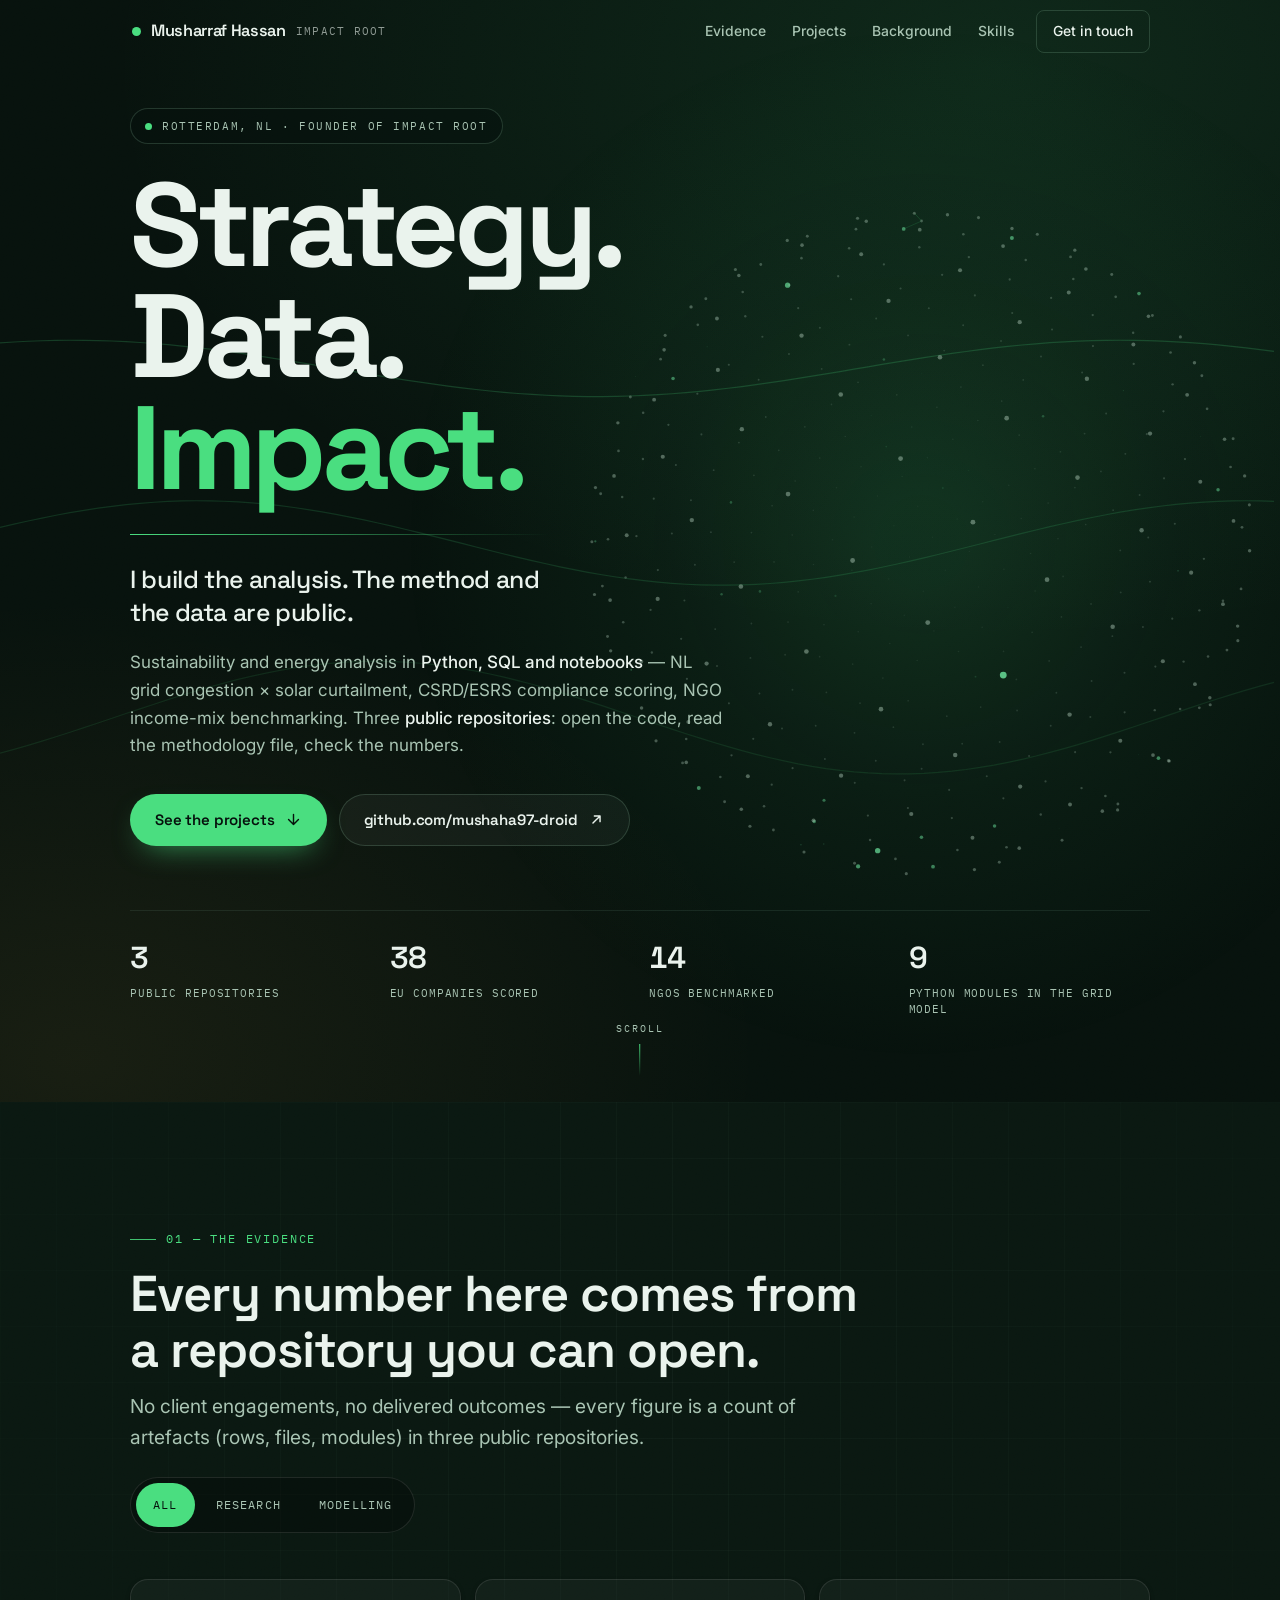
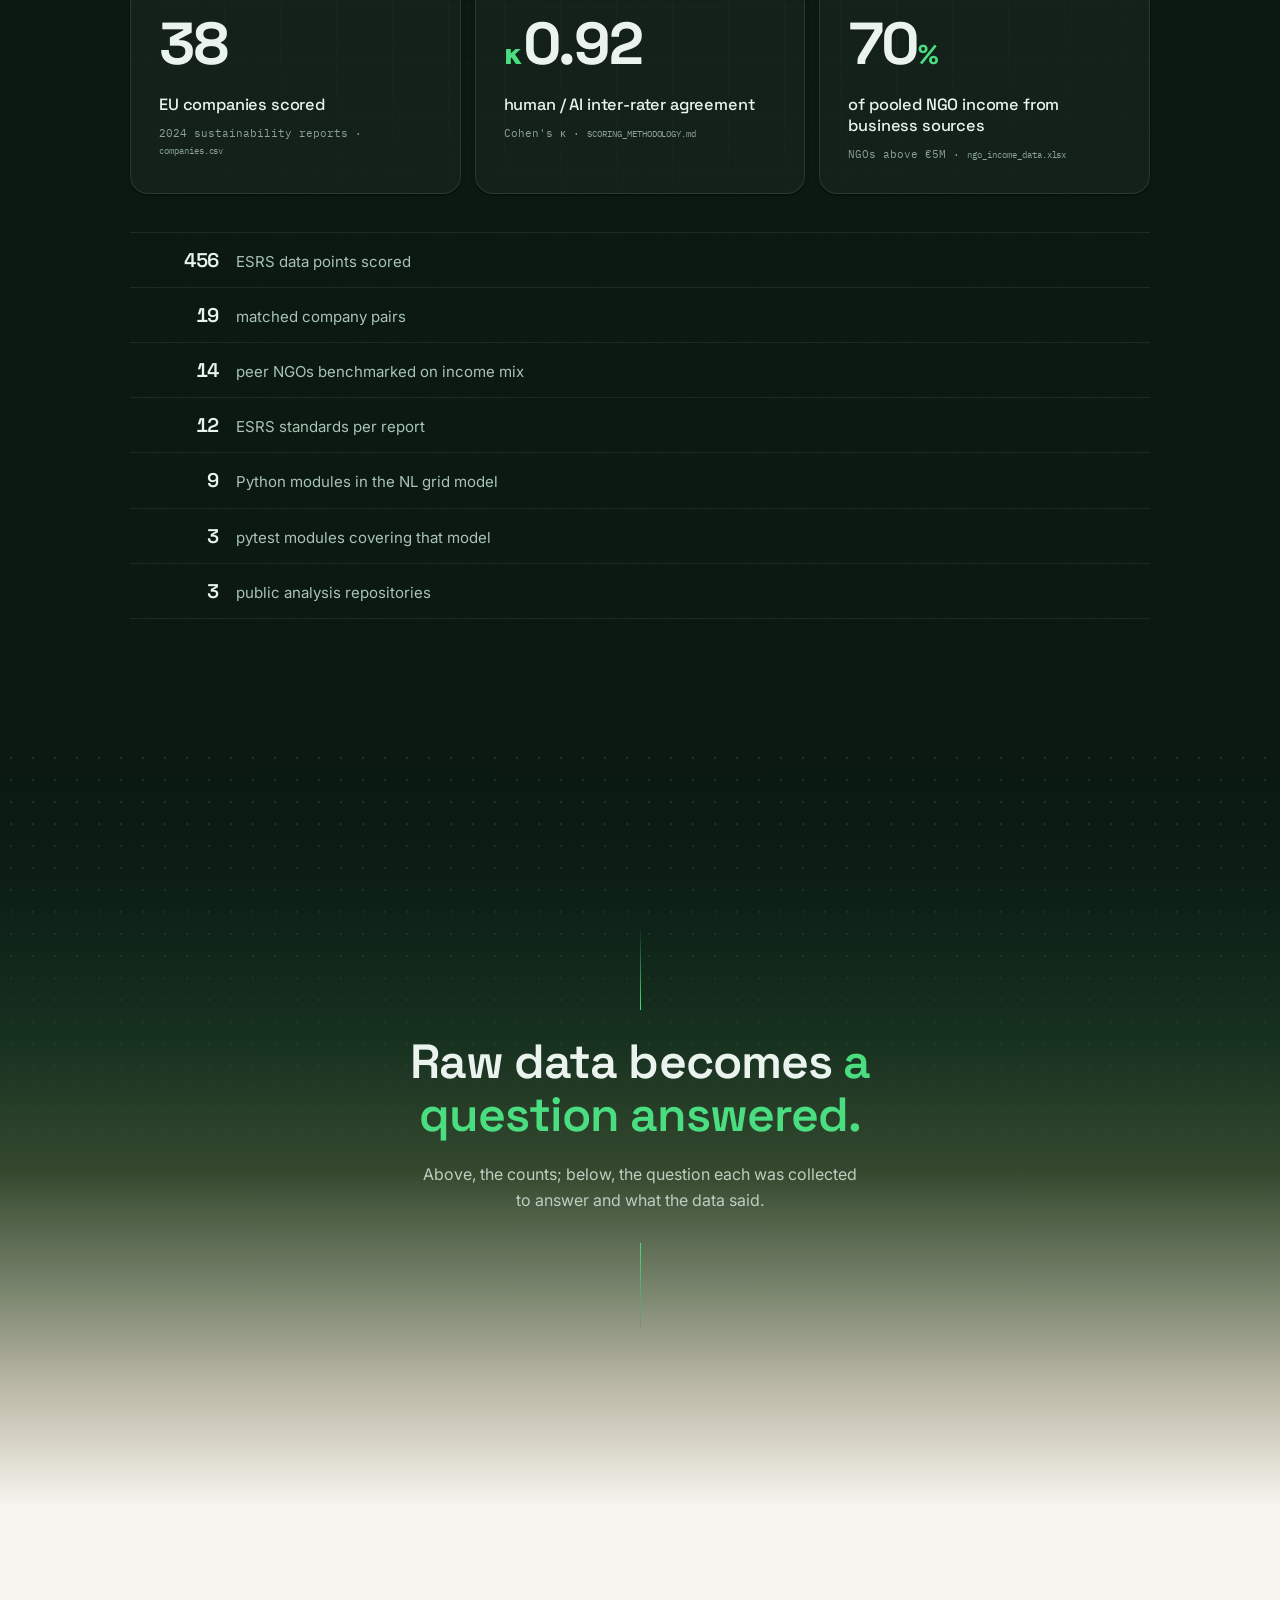
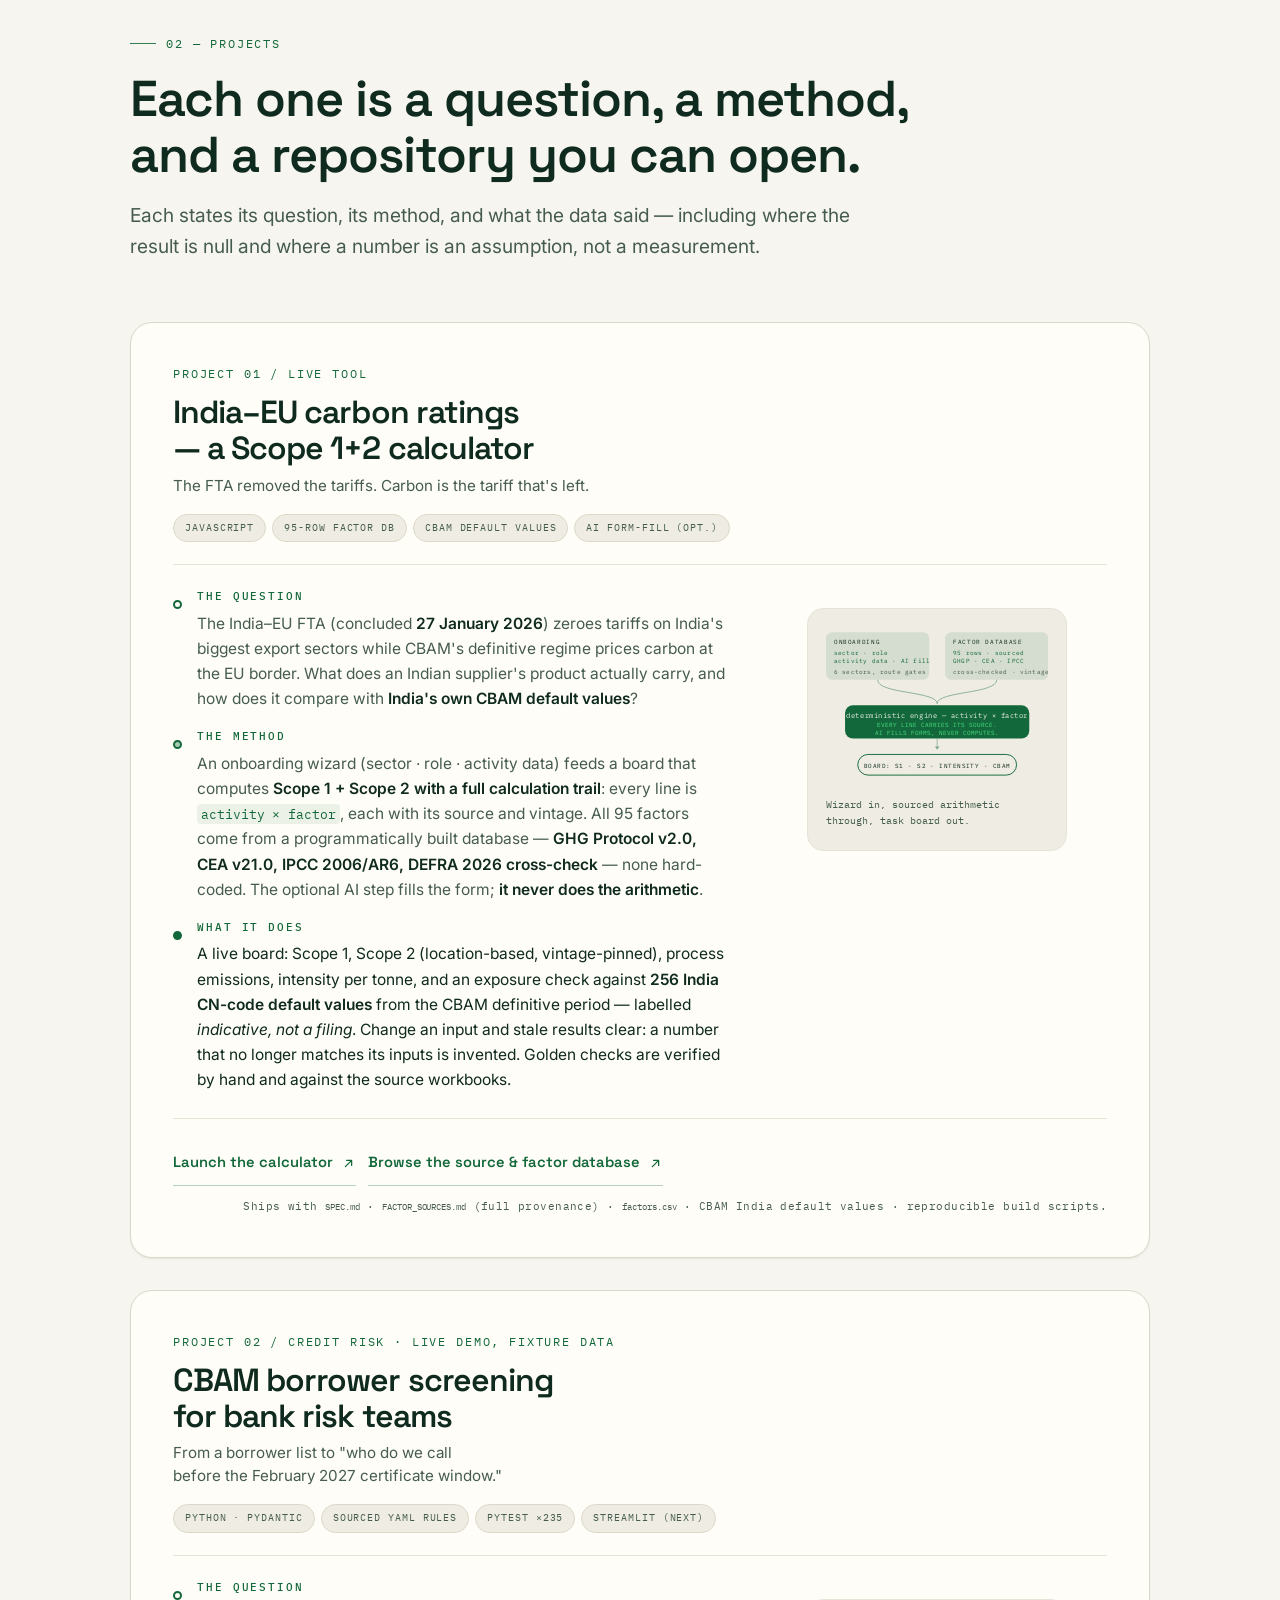
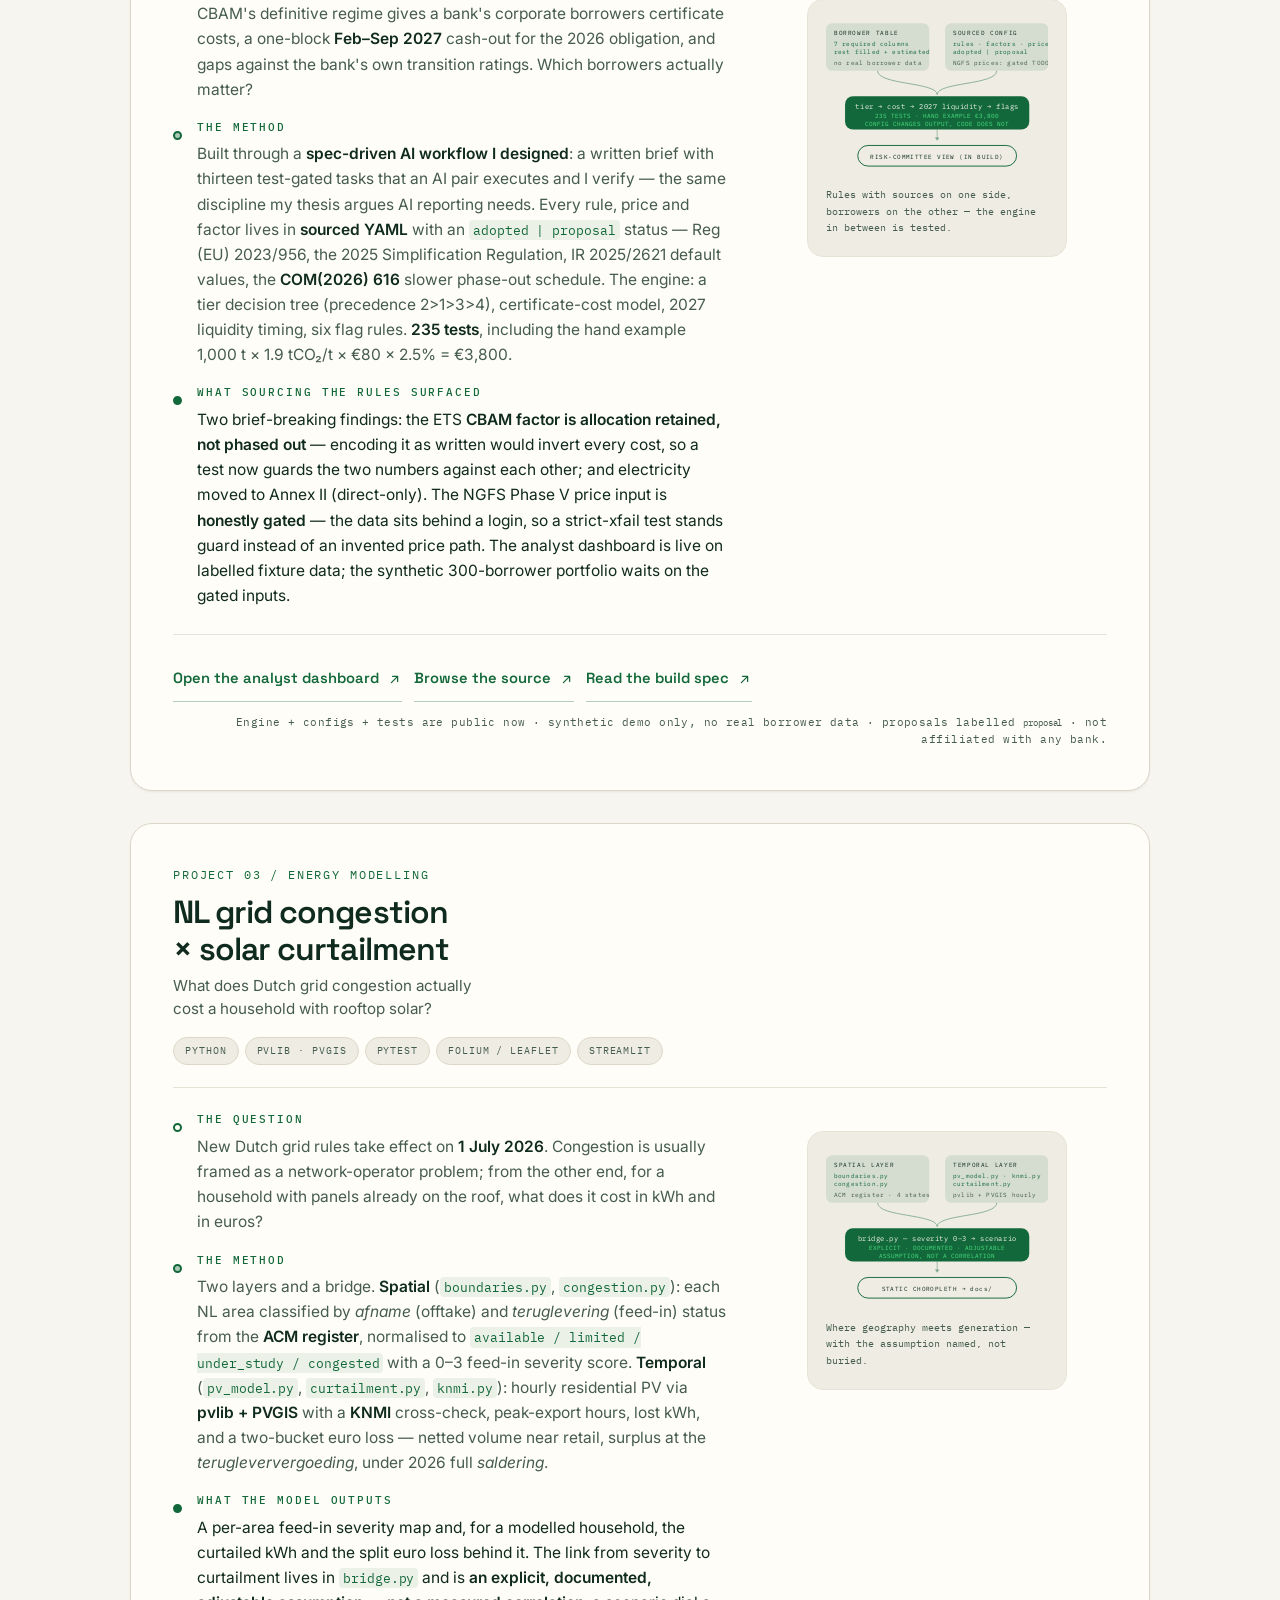
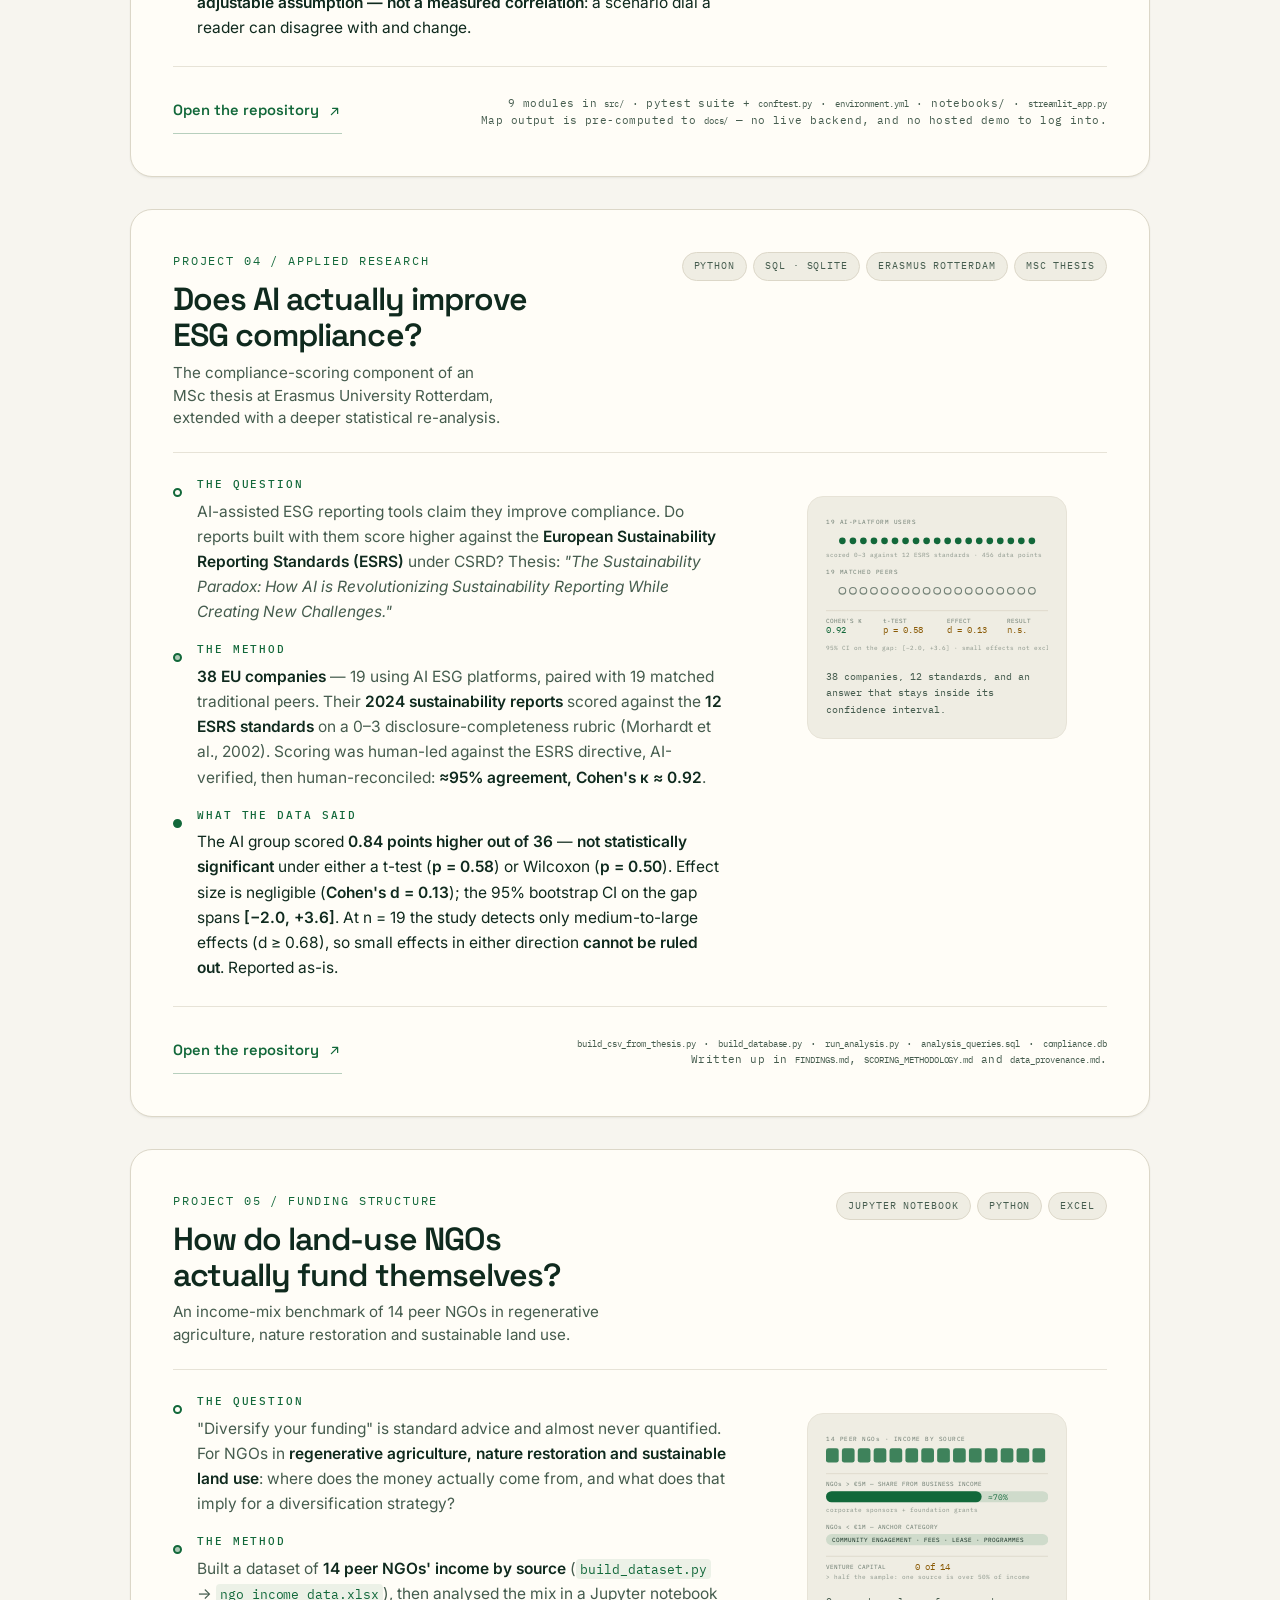
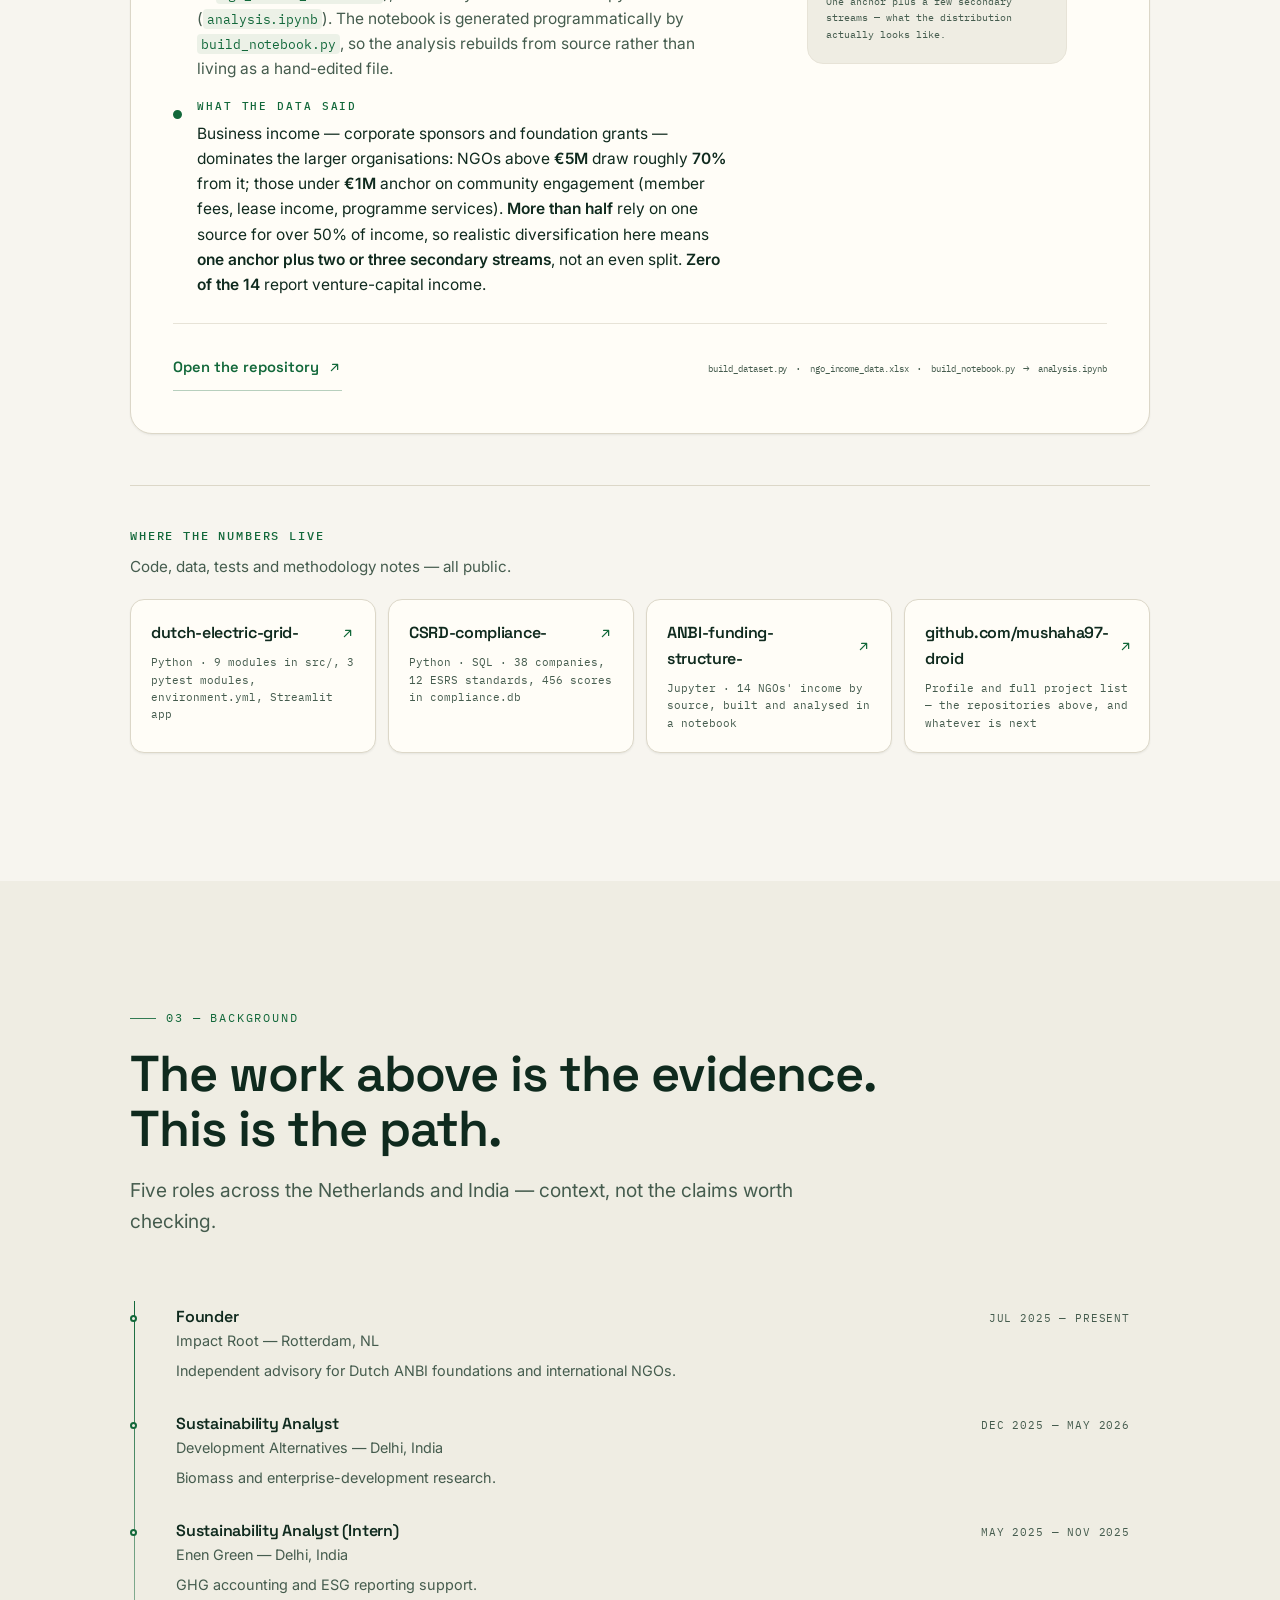
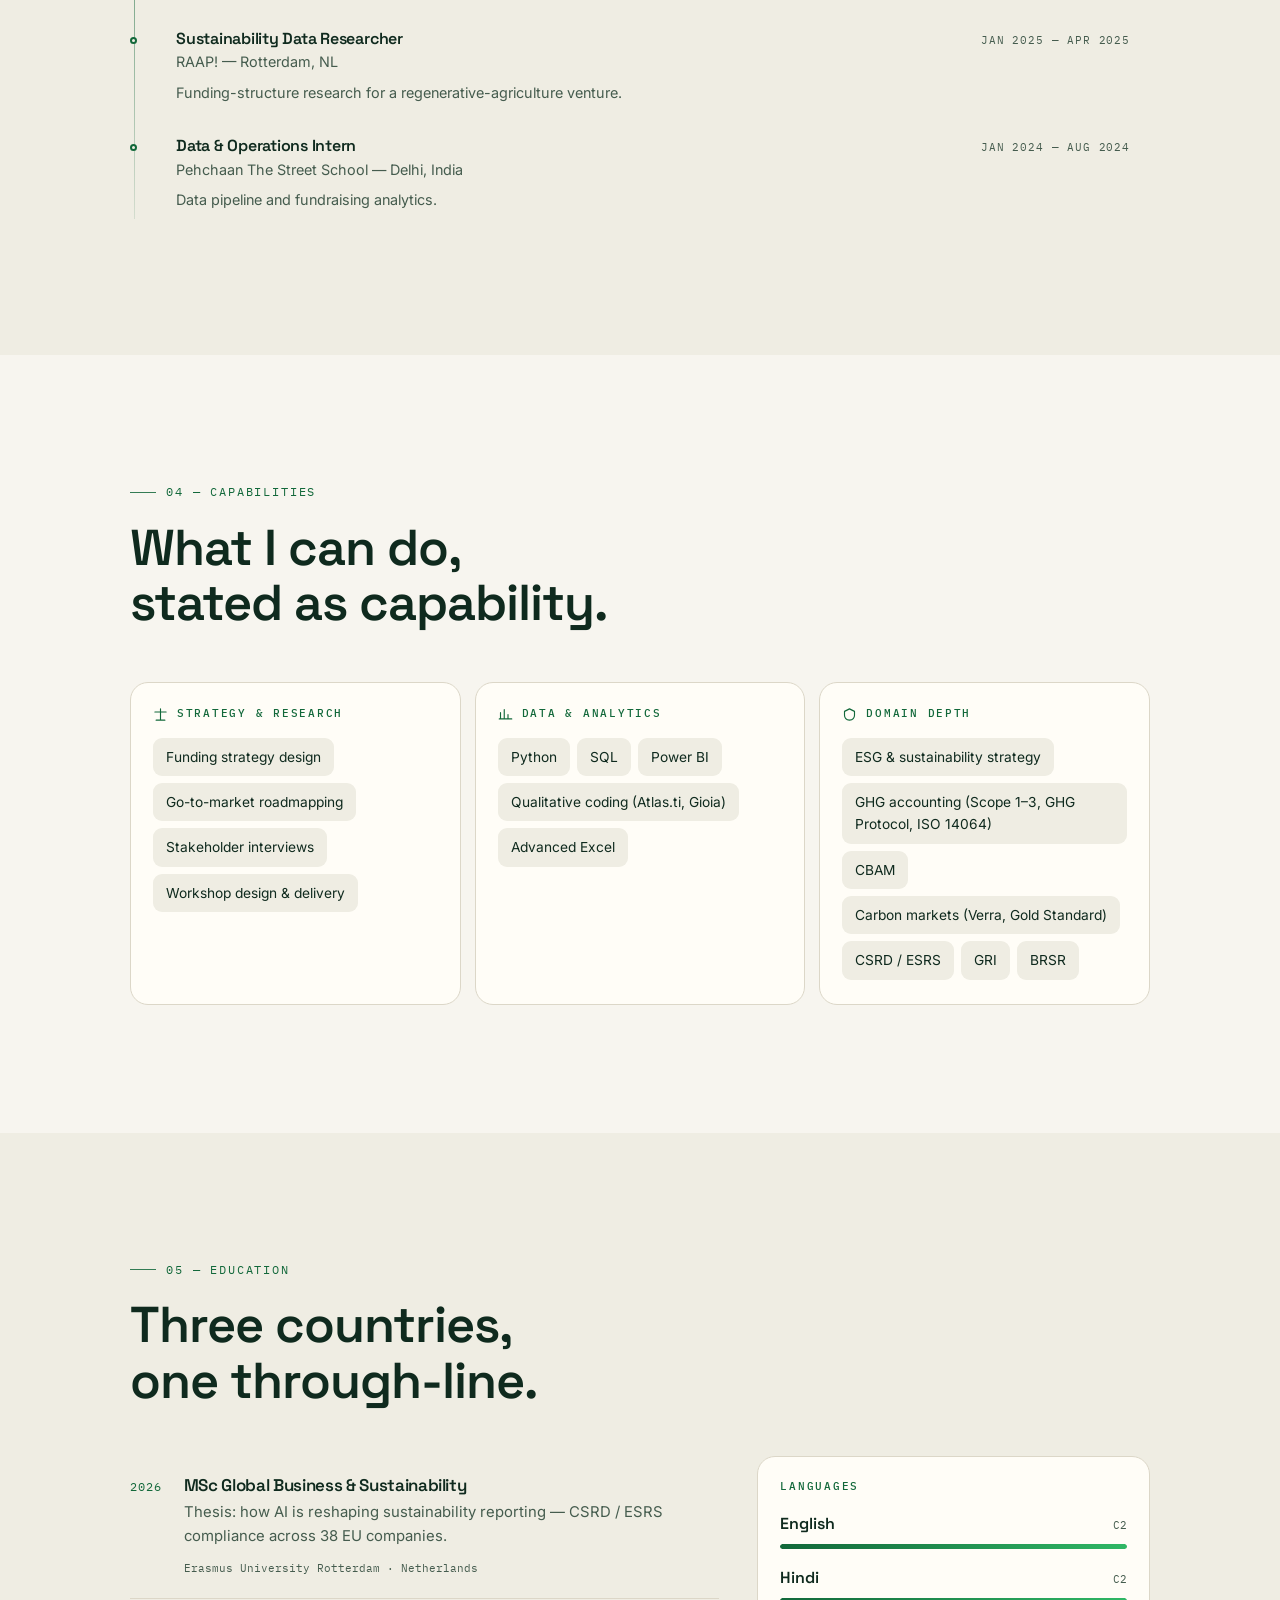
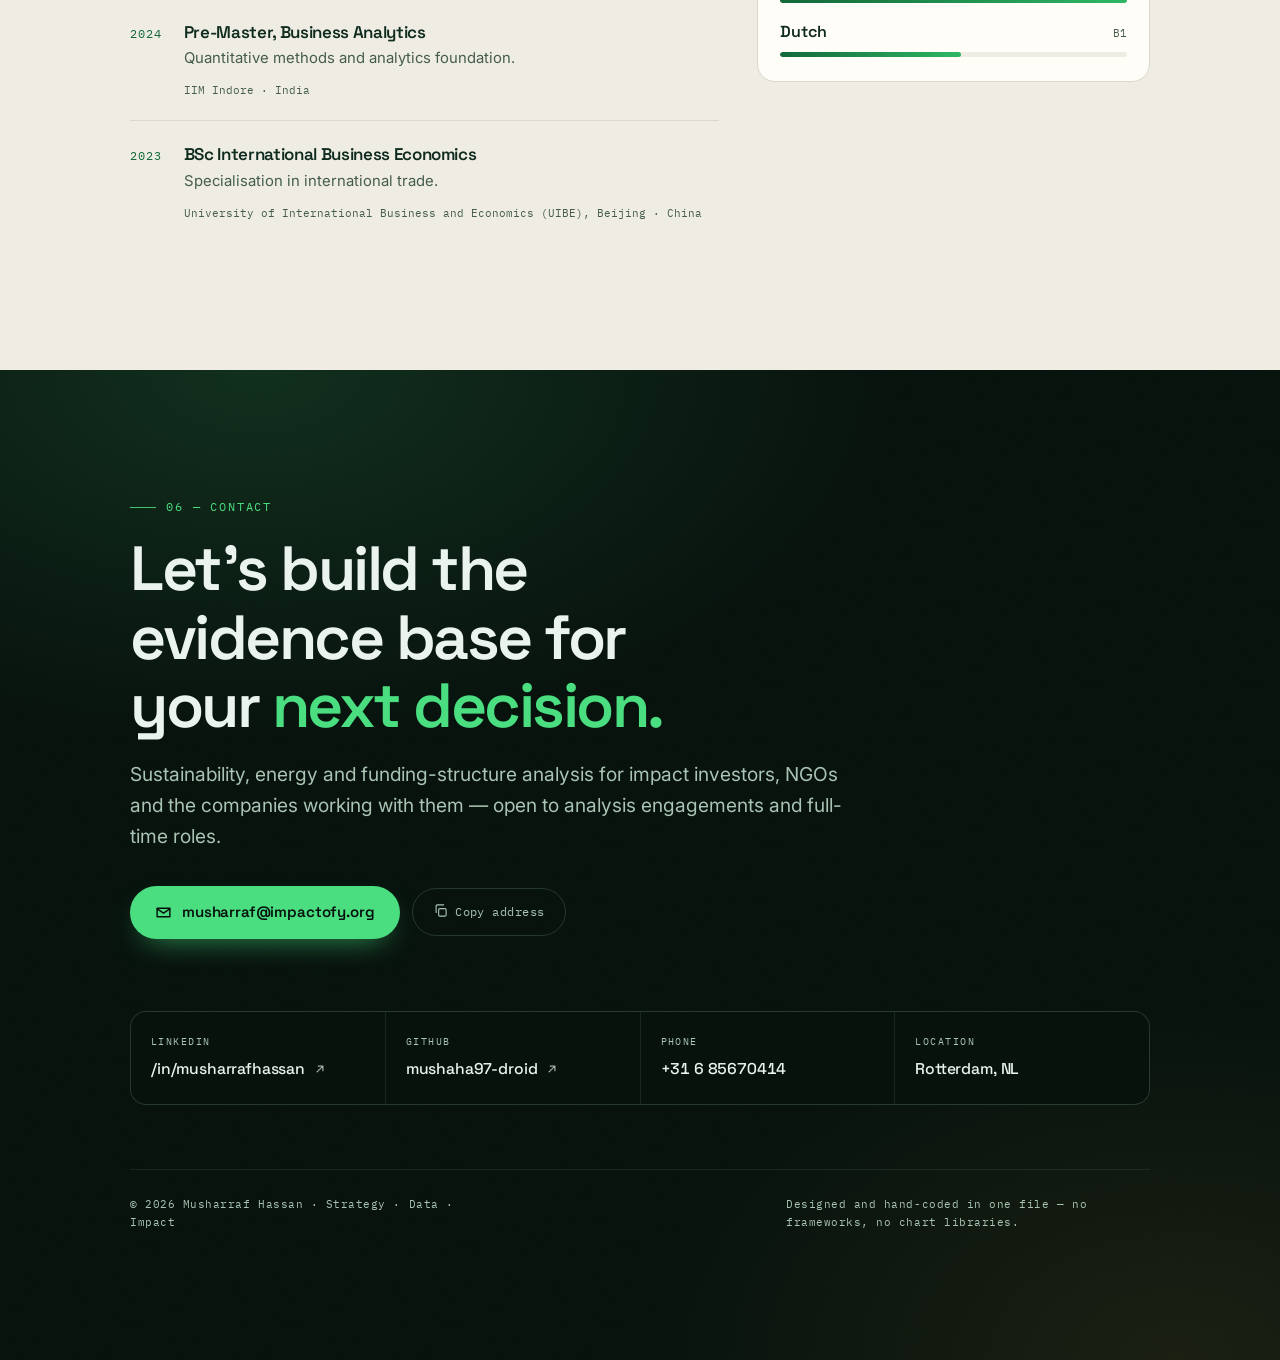
==== commit a3c6aaea: "CBAM card: own the spec-driven AI workflow explicitly Co-Authored-By: Claude Fable 5 <noreply@anthro" ====
--- a/index.html
+++ b/index.html
@@ -1394,7 +1394,9 @@
             </div>
             <div>
               <h4>The method</h4>
-              <p>A spec-driven build (<code>CLAUDE.md</code>, tasks with test gates). Every rule, price
+              <p>Built through a <strong>spec-driven AI workflow I designed</strong>: a written brief
+                with thirteen test-gated tasks that an AI pair executes and I verify — the same
+                discipline my thesis argues AI reporting needs. Every rule, price
                 and factor lives in <strong>sourced YAML</strong> with an <code>adopted | proposal</code>
                 status — Reg (EU) 2023/956, the 2025 Simplification Regulation, IR 2025/2621 default
                 values, the <strong>COM(2026) 616</strong> slower phase-out schedule. The engine: a tier
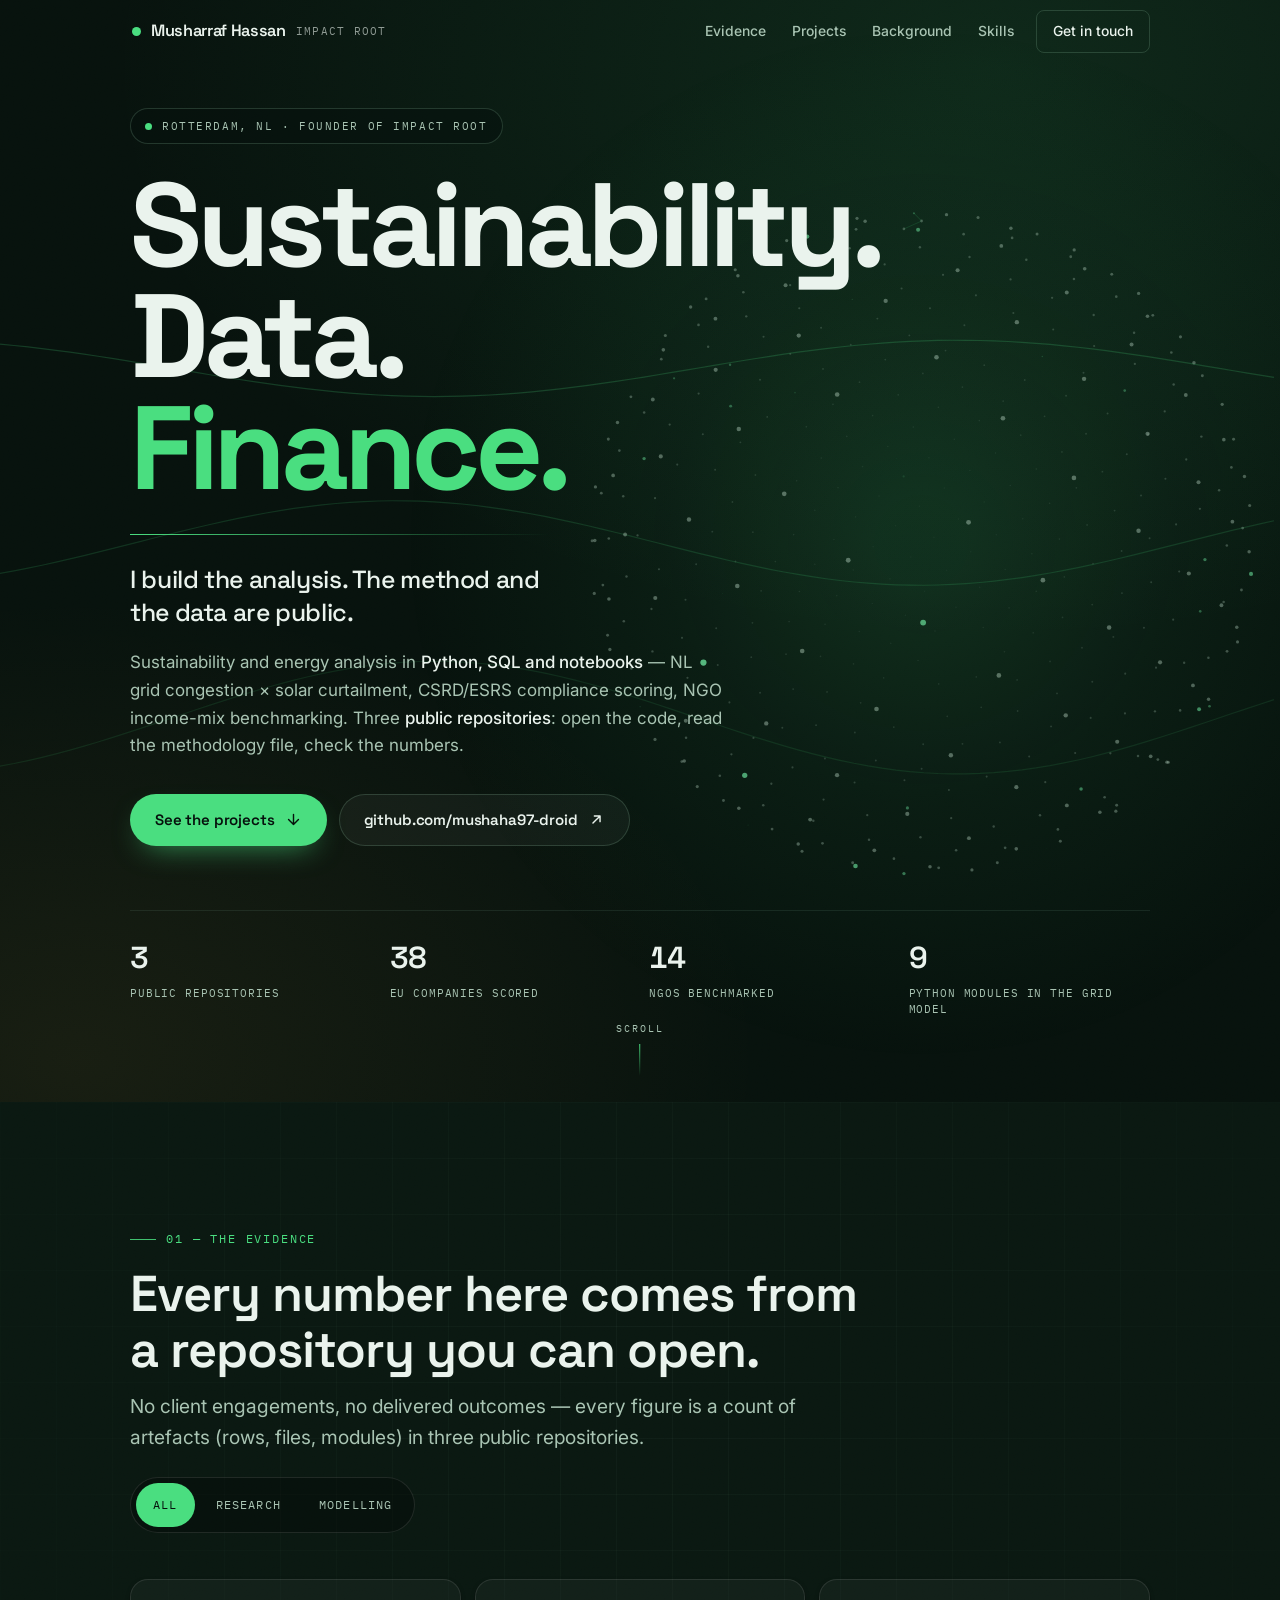
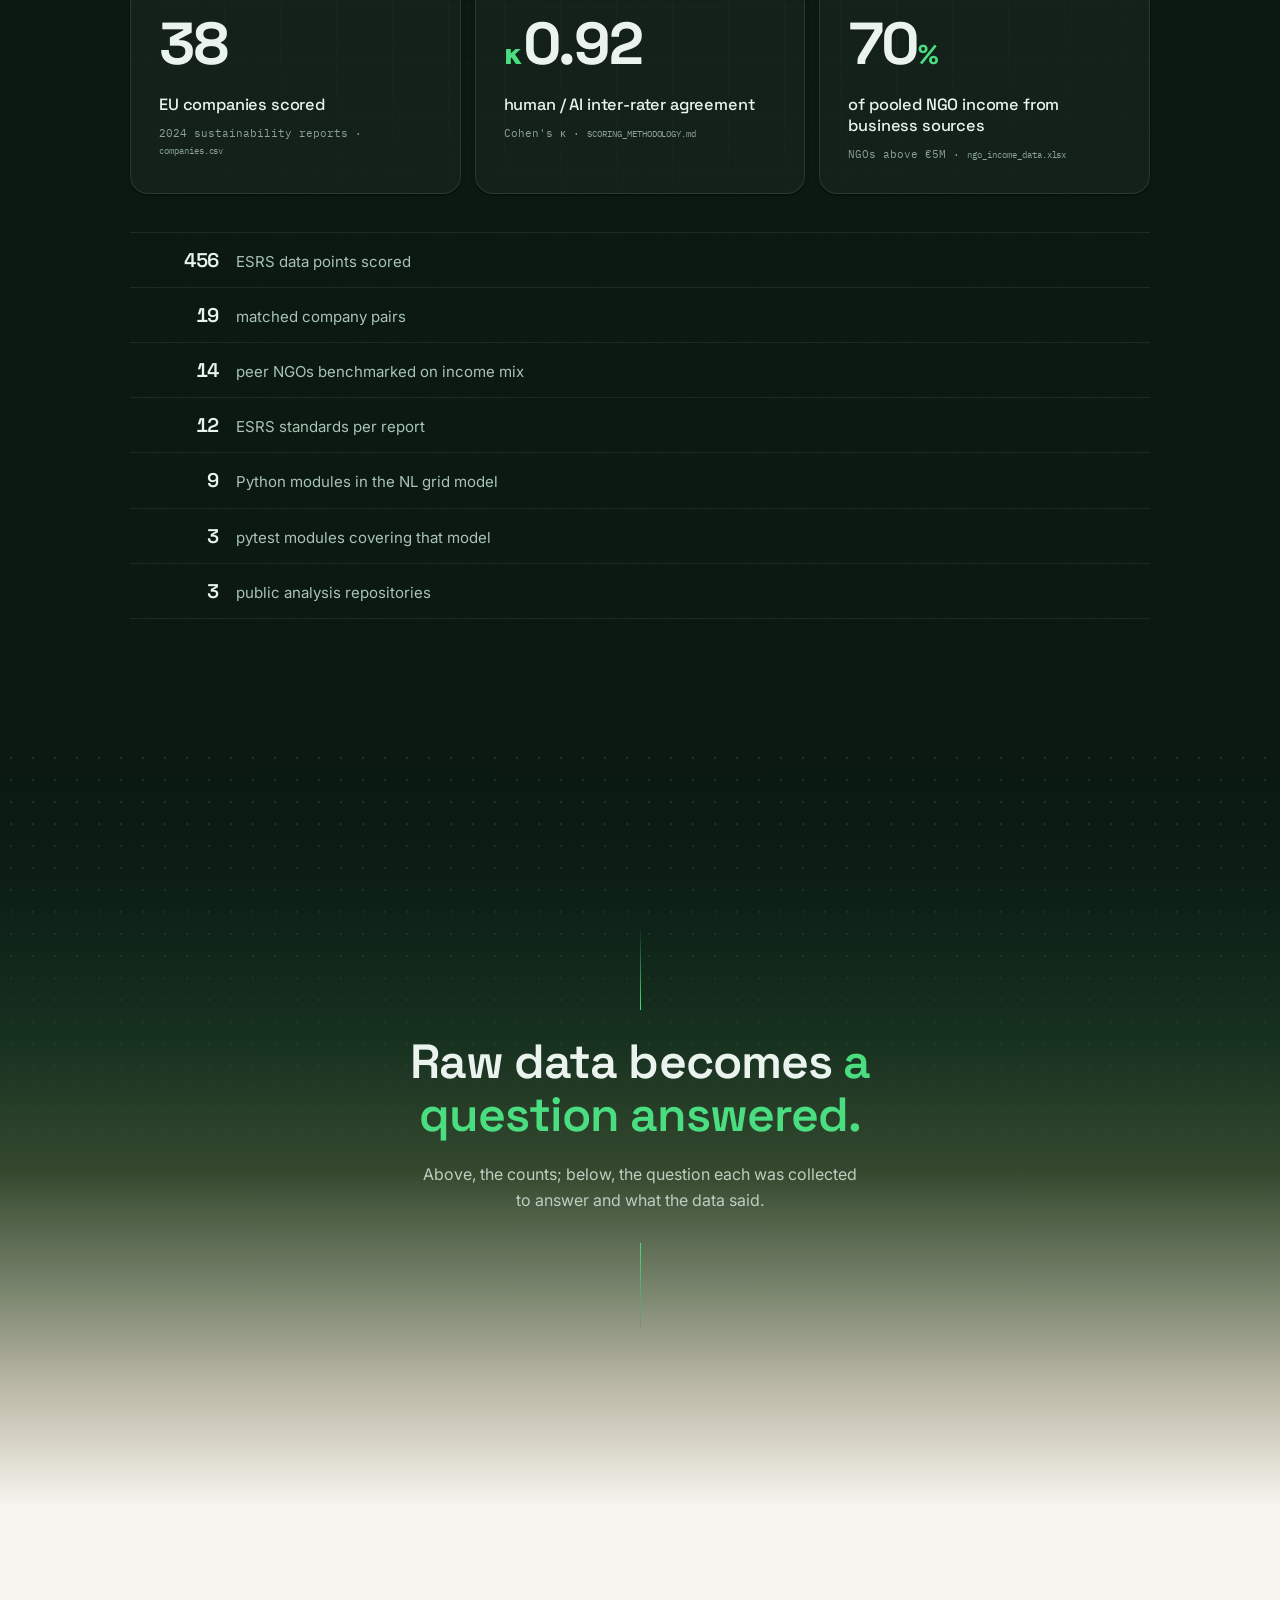
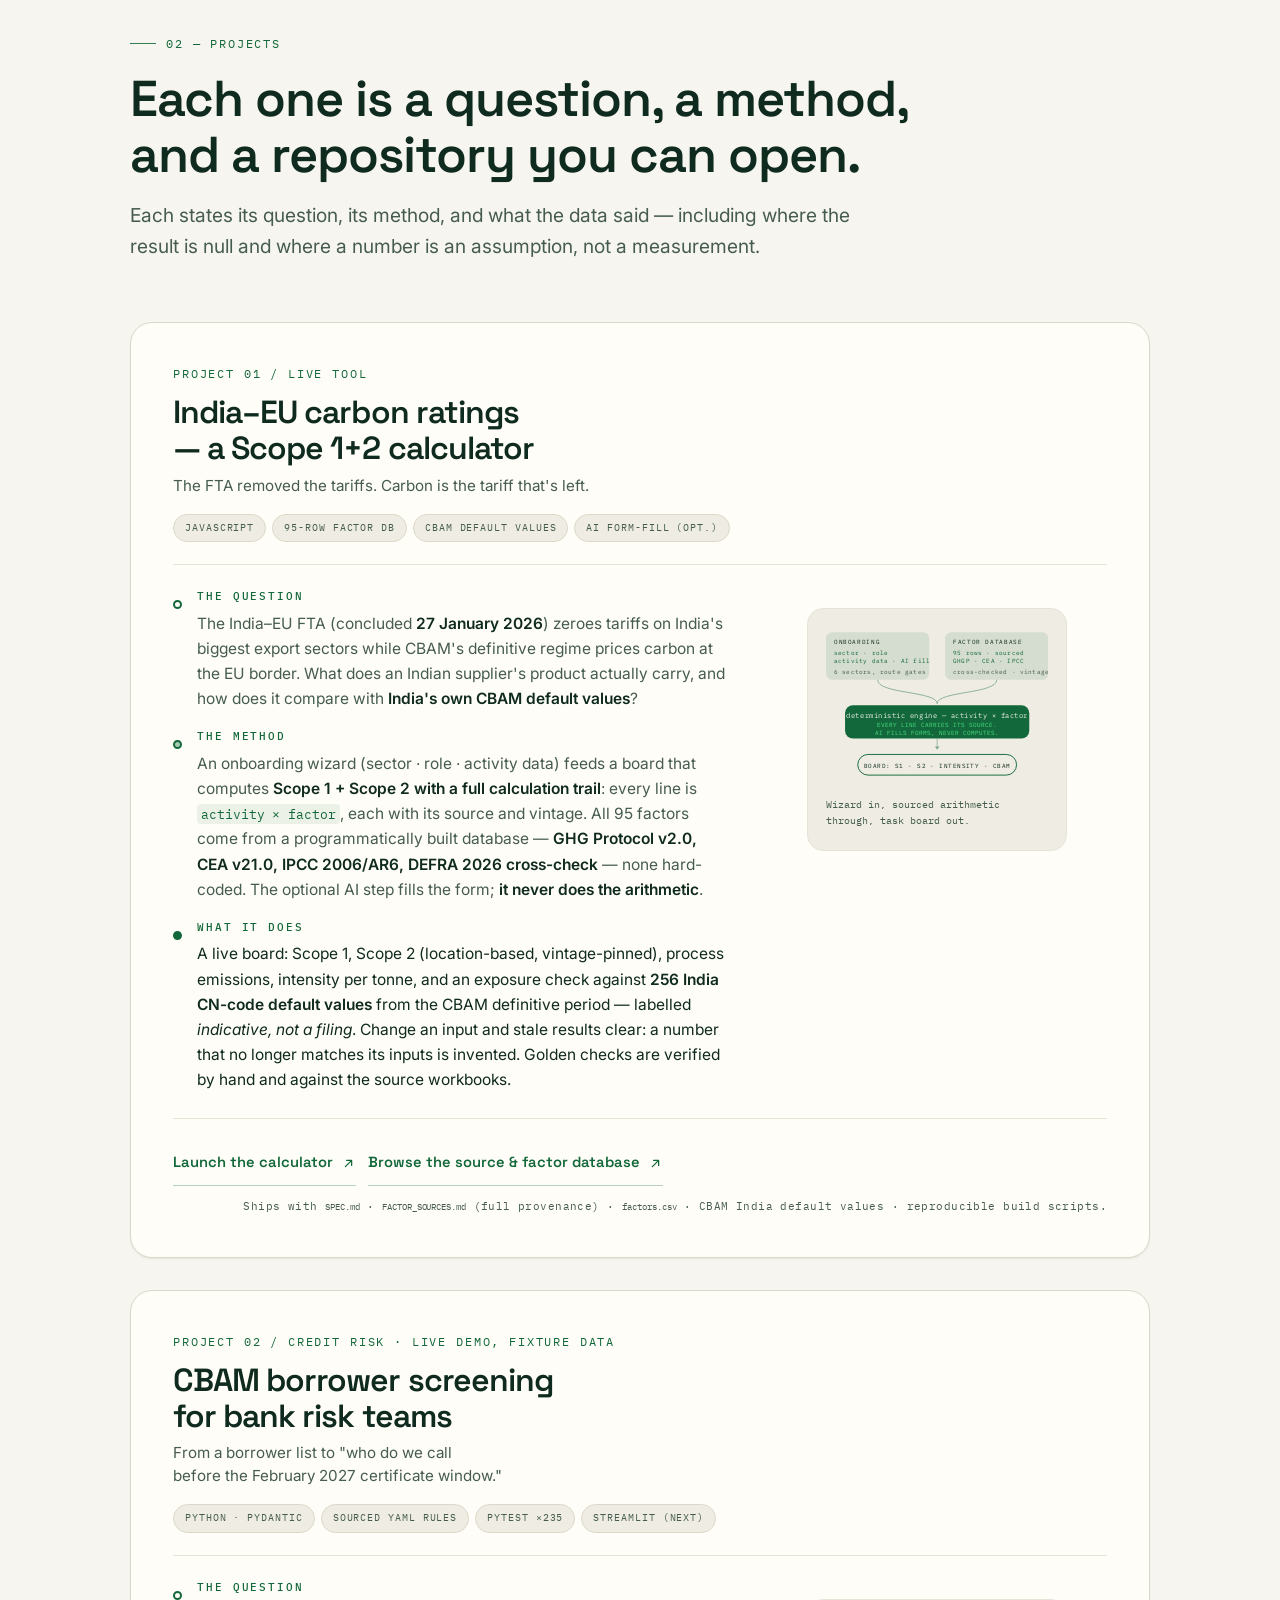
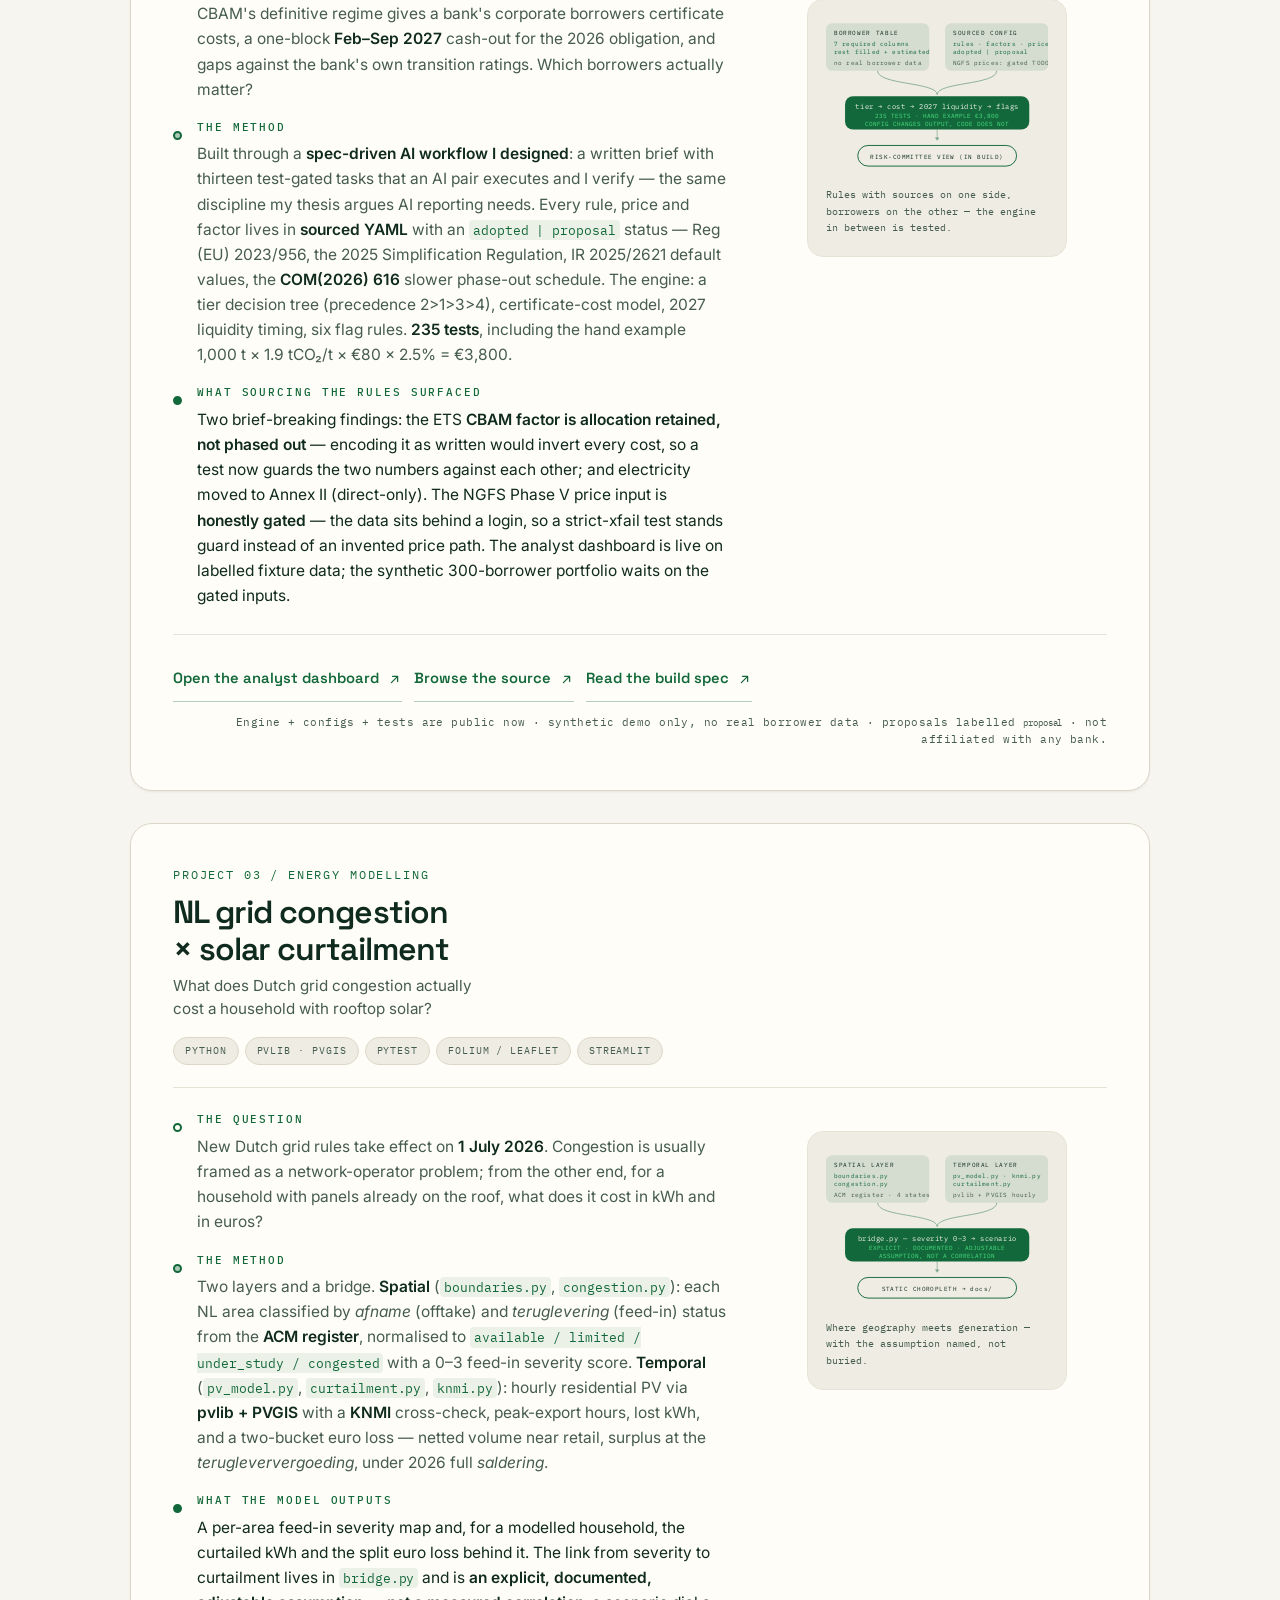
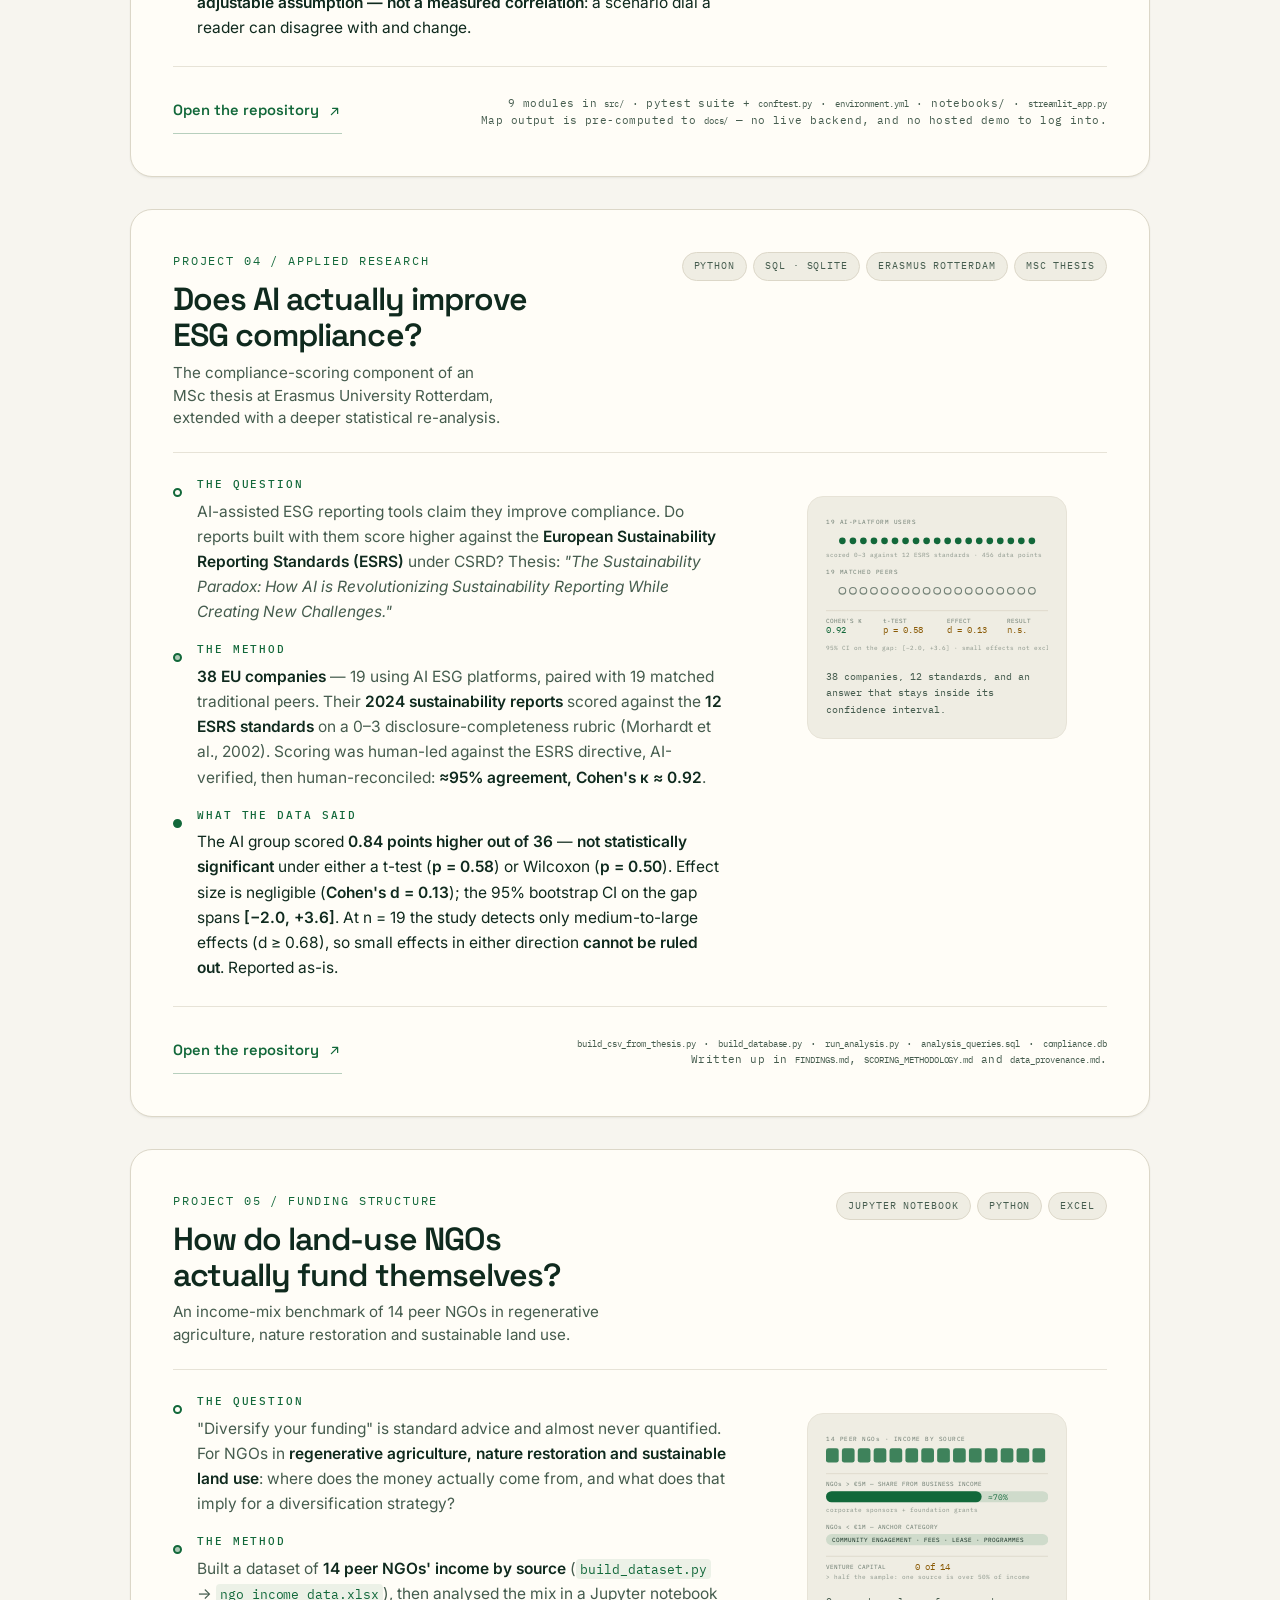
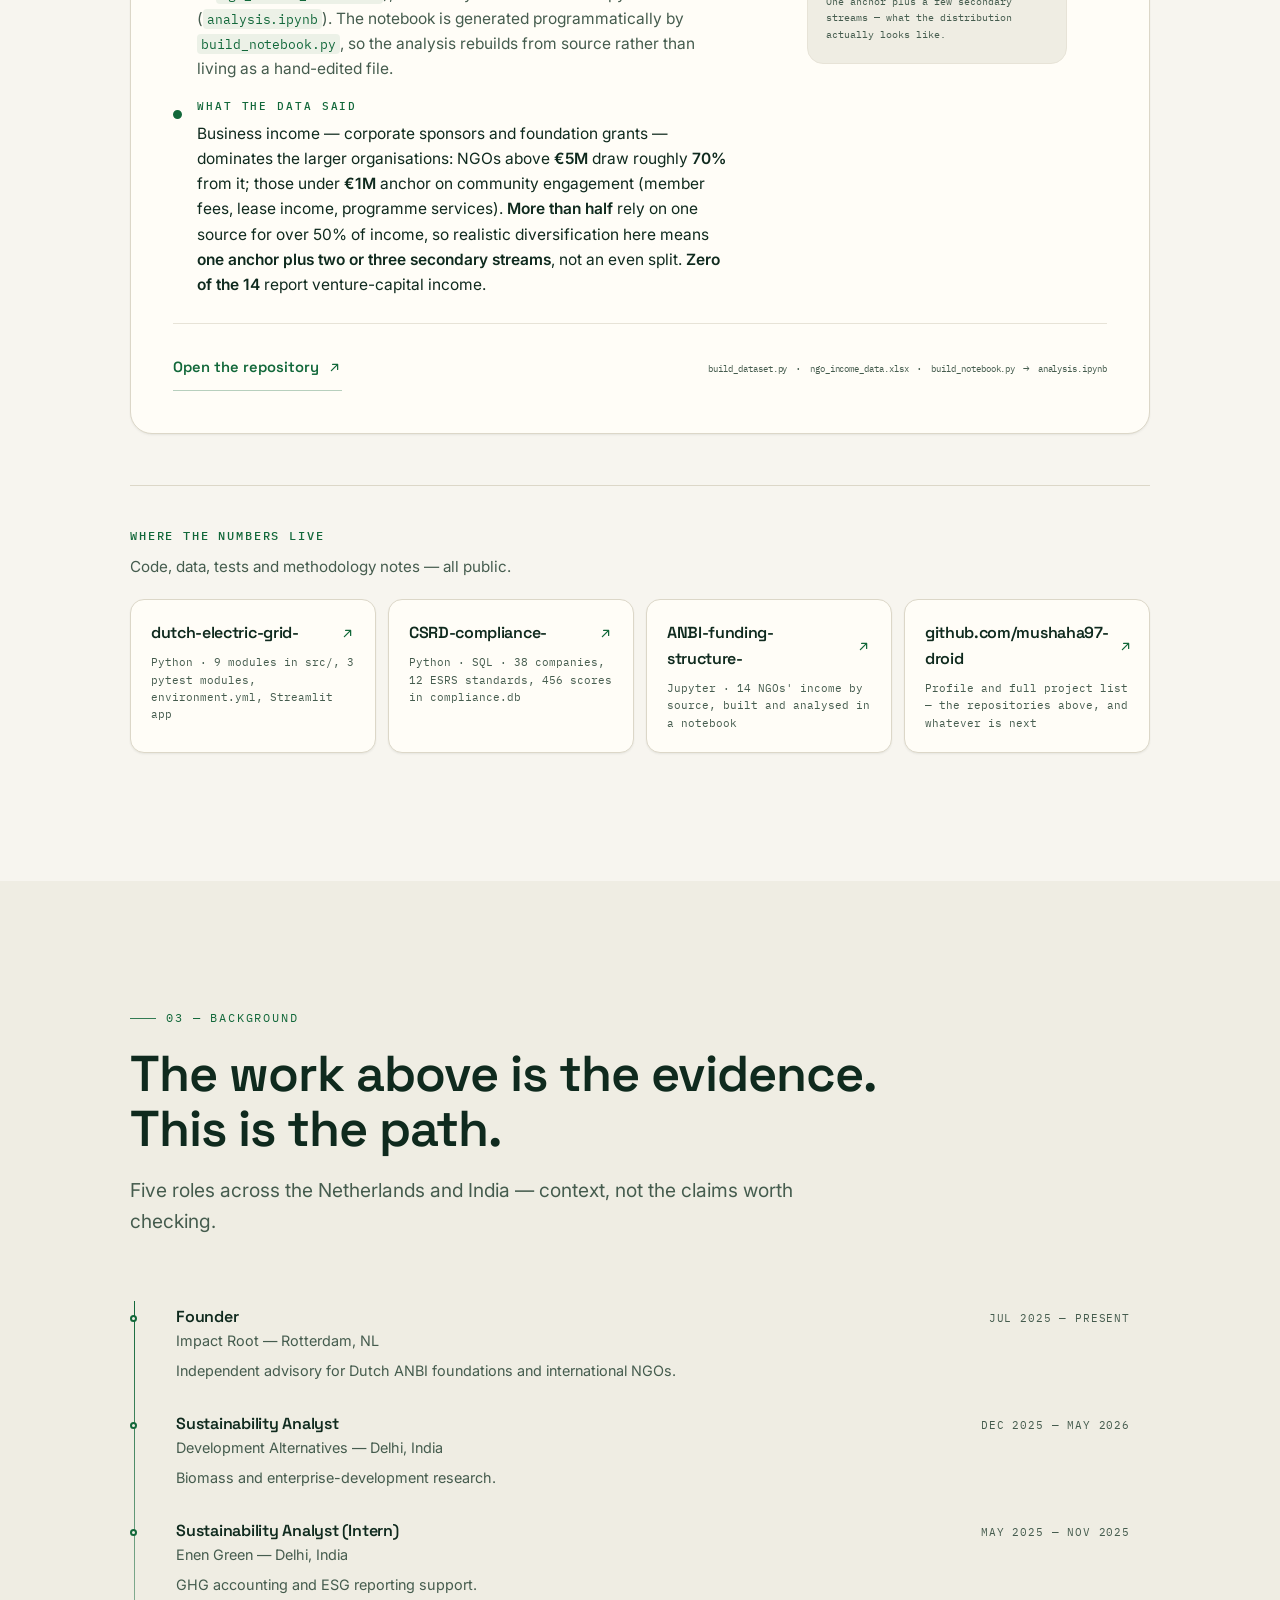
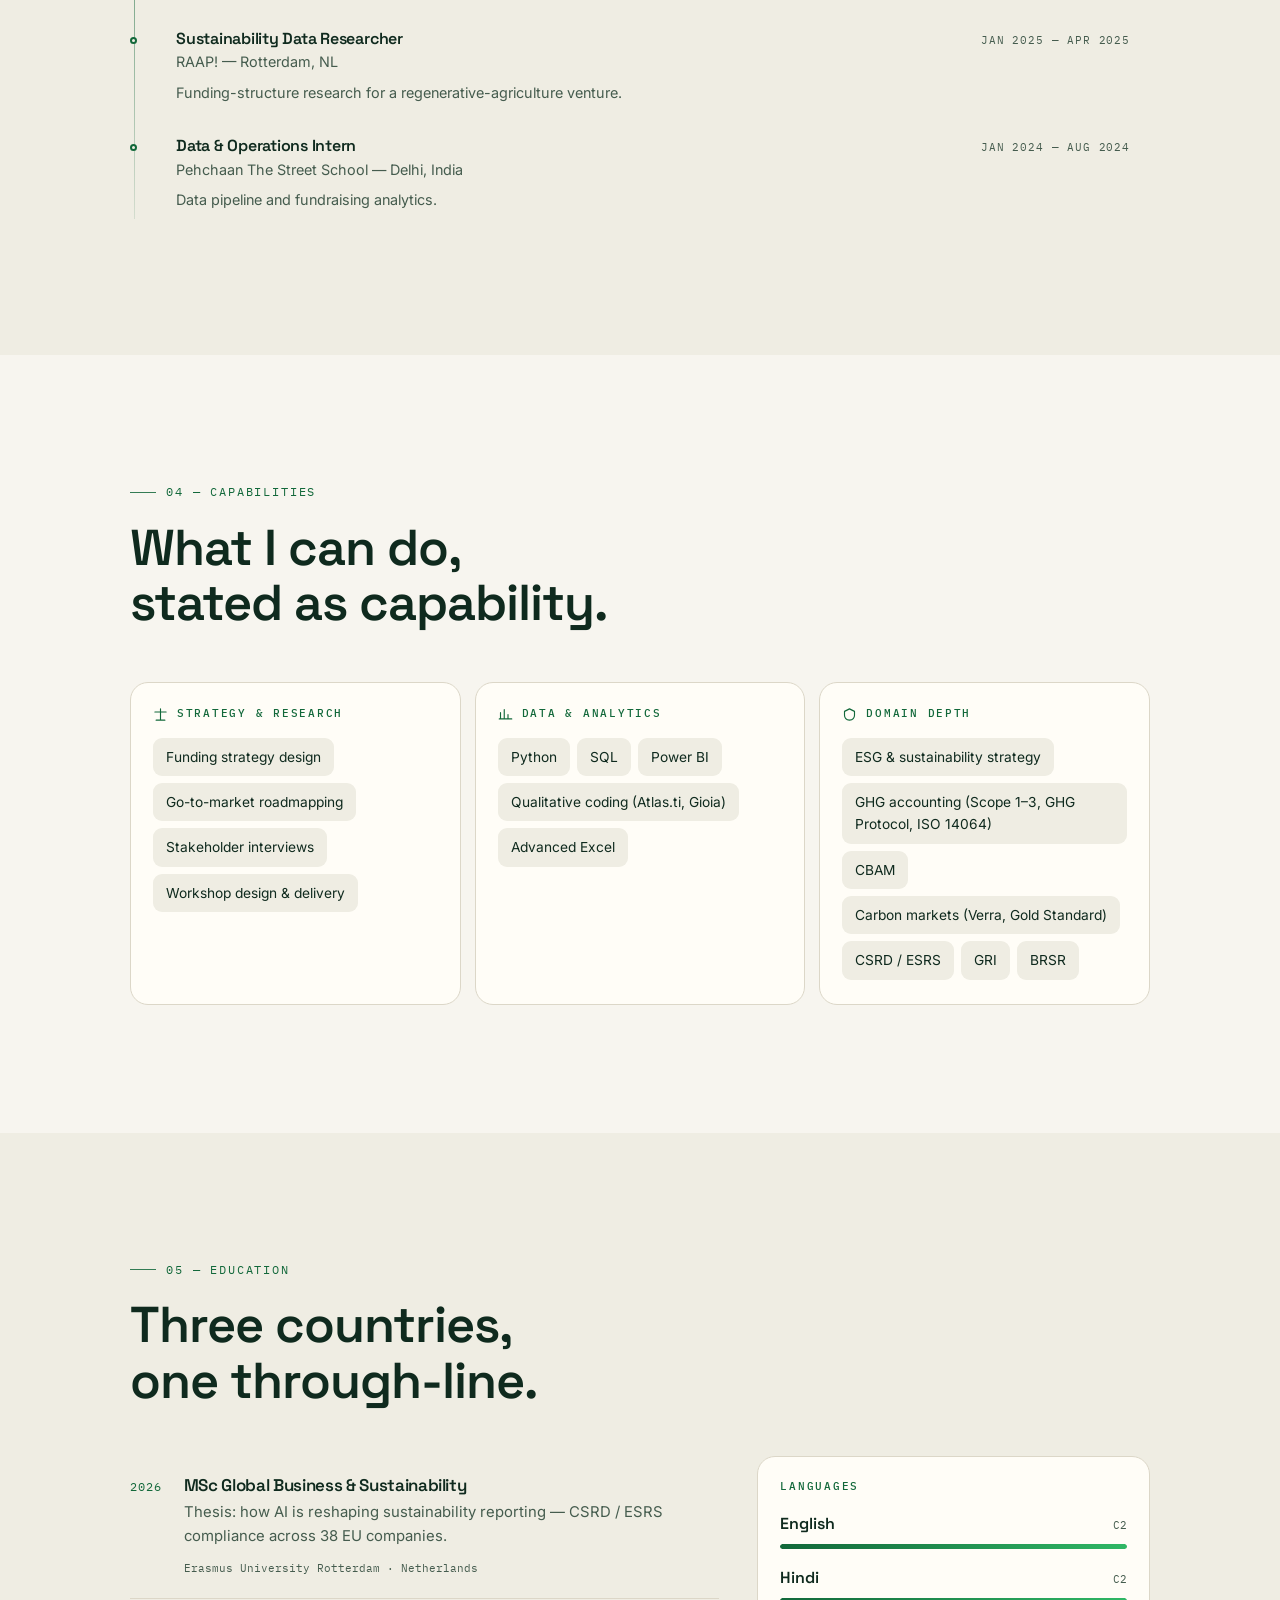
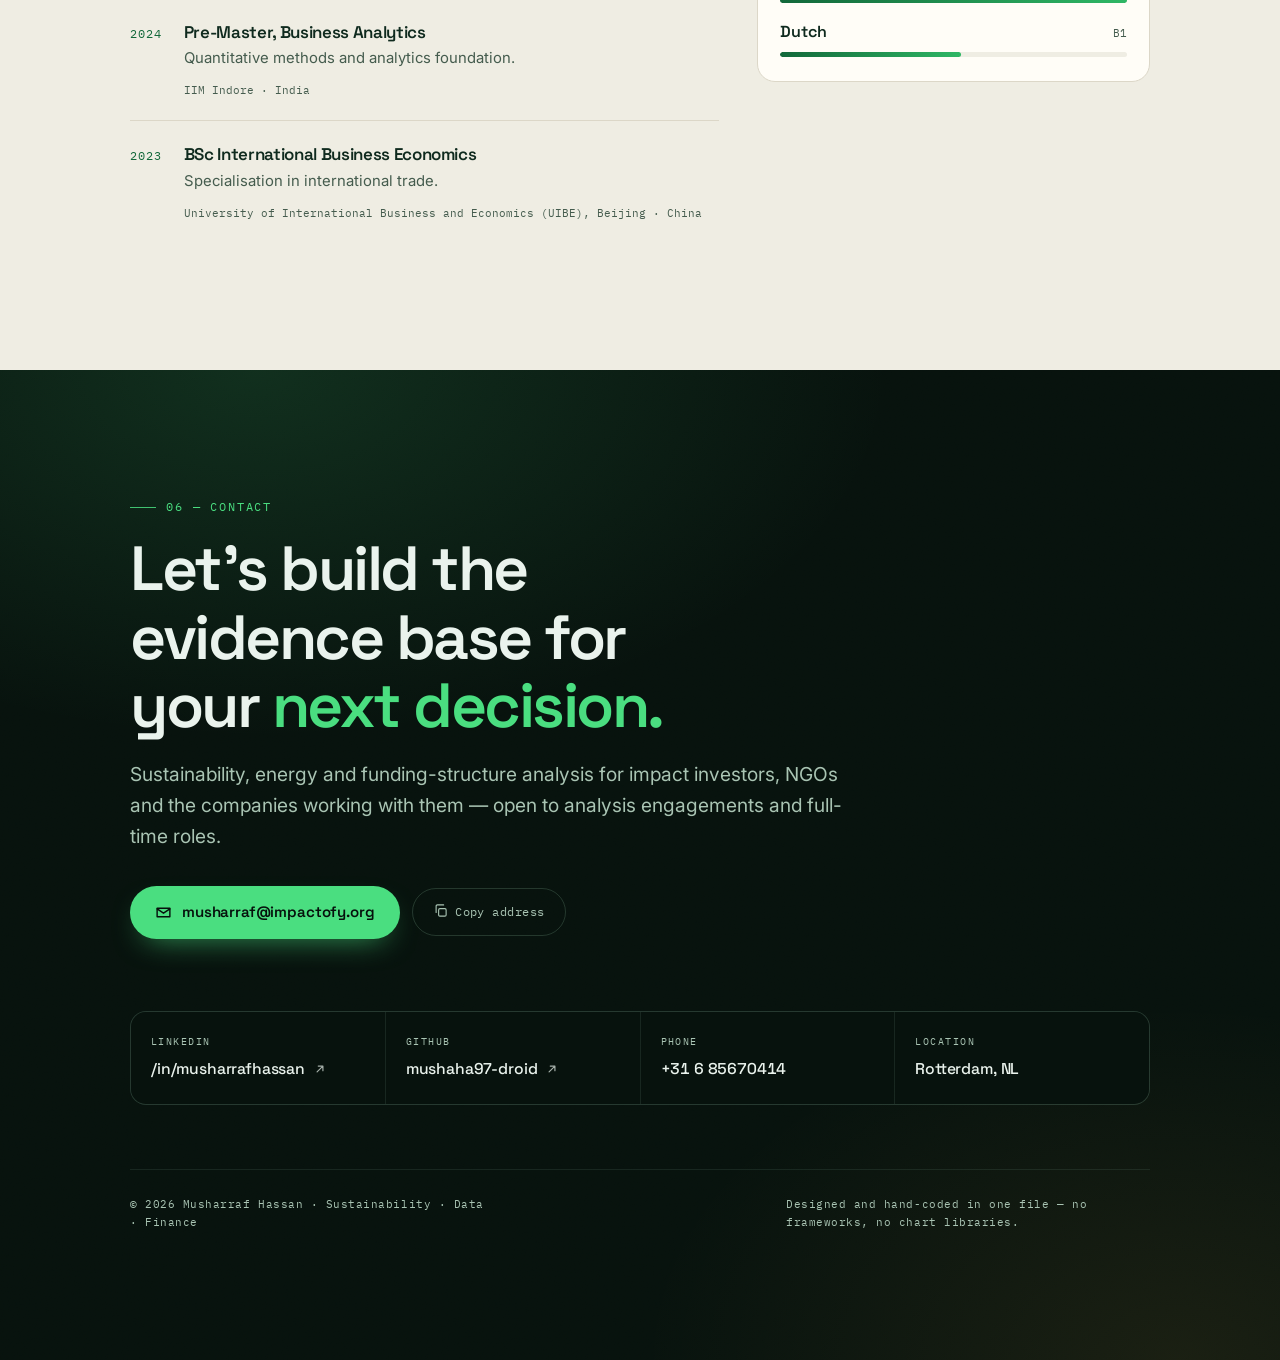
==== commit 0ab8774b: "Reposition hero triad: Sustainability. Data. Finance. Title, OG/Twitter titles, hero statement and f" ====
--- a/index.html
+++ b/index.html
@@ -3,17 +3,17 @@
 <head>
 <meta charset="utf-8">
 <meta name="viewport" content="width=device-width, initial-scale=1, viewport-fit=cover">
-<title>Musharraf Hassan — Strategy · Data · Impact</title>
+<title>Musharraf Hassan — Sustainability · Data · Finance</title>
 <meta name="description" content="Sustainability data analyst in Rotterdam. A live Scope 1+2 emissions calculator for India–EU trade, plus three public repositories — Dutch grid congestion and solar curtailment modelling, a CSRD/ESRS compliance study, and an NGO income-mix benchmark. Open the code, check the method.">
 <meta name="author" content="Musharraf Hassan">
 <meta name="theme-color" content="#07120D">
 <meta name="color-scheme" content="dark light">
 <meta property="og:type" content="website">
-<meta property="og:title" content="Musharraf Hassan — Strategy · Data · Impact">
+<meta property="og:title" content="Musharraf Hassan — Sustainability · Data · Finance">
 <meta property="og:description" content="A live Scope 1+2 calculator (India–EU carbon ratings) and three public analysis repositories: NL grid congestion × solar curtailment (Python), CSRD/ESRS compliance (Python · SQL), NGO income-mix benchmark (Jupyter). Every number on this page is traceable to a repo.">
 <meta property="og:locale" content="en_GB">
 <meta name="twitter:card" content="summary">
-<meta name="twitter:title" content="Musharraf Hassan — Strategy · Data · Impact">
+<meta name="twitter:title" content="Musharraf Hassan — Sustainability · Data · Finance">
 <meta name="twitter:description" content="Sustainability data analyst, Rotterdam. A live Scope 1+2 calculator plus public repositories — grid modelling, CSRD/ESRS compliance, NGO income-mix benchmark.">
 <link rel="preconnect" href="https://fonts.googleapis.com">
 <link rel="preconnect" href="https://fonts.gstatic.com" crossorigin>
@@ -1129,9 +1129,9 @@
     <p class="hero-tag"><span class="live" aria-hidden="true"></span> Rotterdam, NL · Founder of Impact Root</p>
 
     <h1 class="triad" id="heroTitle">
-      <span class="w">Strategy.</span>
+      <span class="w">Sustainability.</span>
       <span class="w">Data.</span>
-      <span class="w w-3">Impact.</span>
+      <span class="w w-3">Finance.</span>
     </h1>
     <hr class="triad-rule" aria-hidden="true">
 
@@ -2000,7 +2000,7 @@
     </div>
 
     <div class="foot">
-      <p>© <span class="num" id="year">2026</span> Musharraf Hassan · Strategy · Data · Impact</p>
+      <p>© <span class="num" id="year">2026</span> Musharraf Hassan · Sustainability · Data · Finance</p>
       <p>Designed and hand-coded in one file — no frameworks, no chart libraries.</p>
     </div>
   </div>
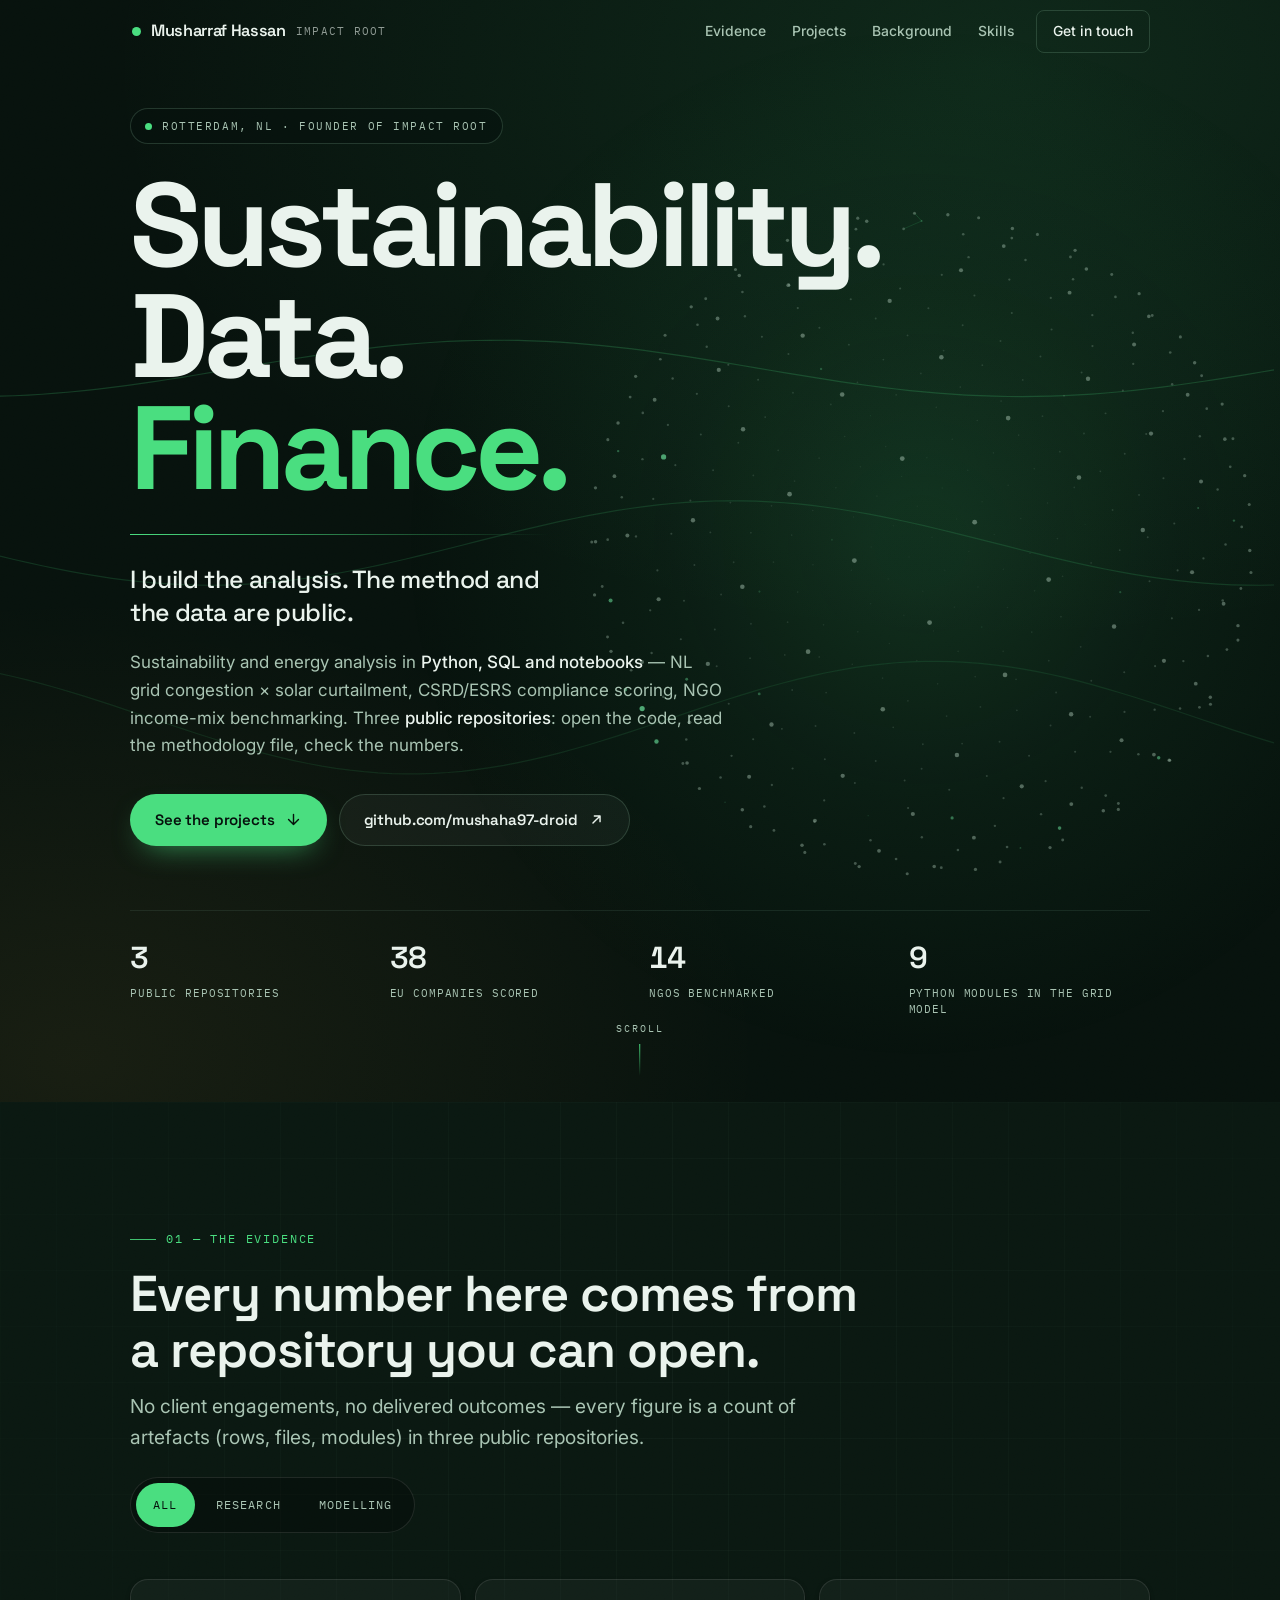
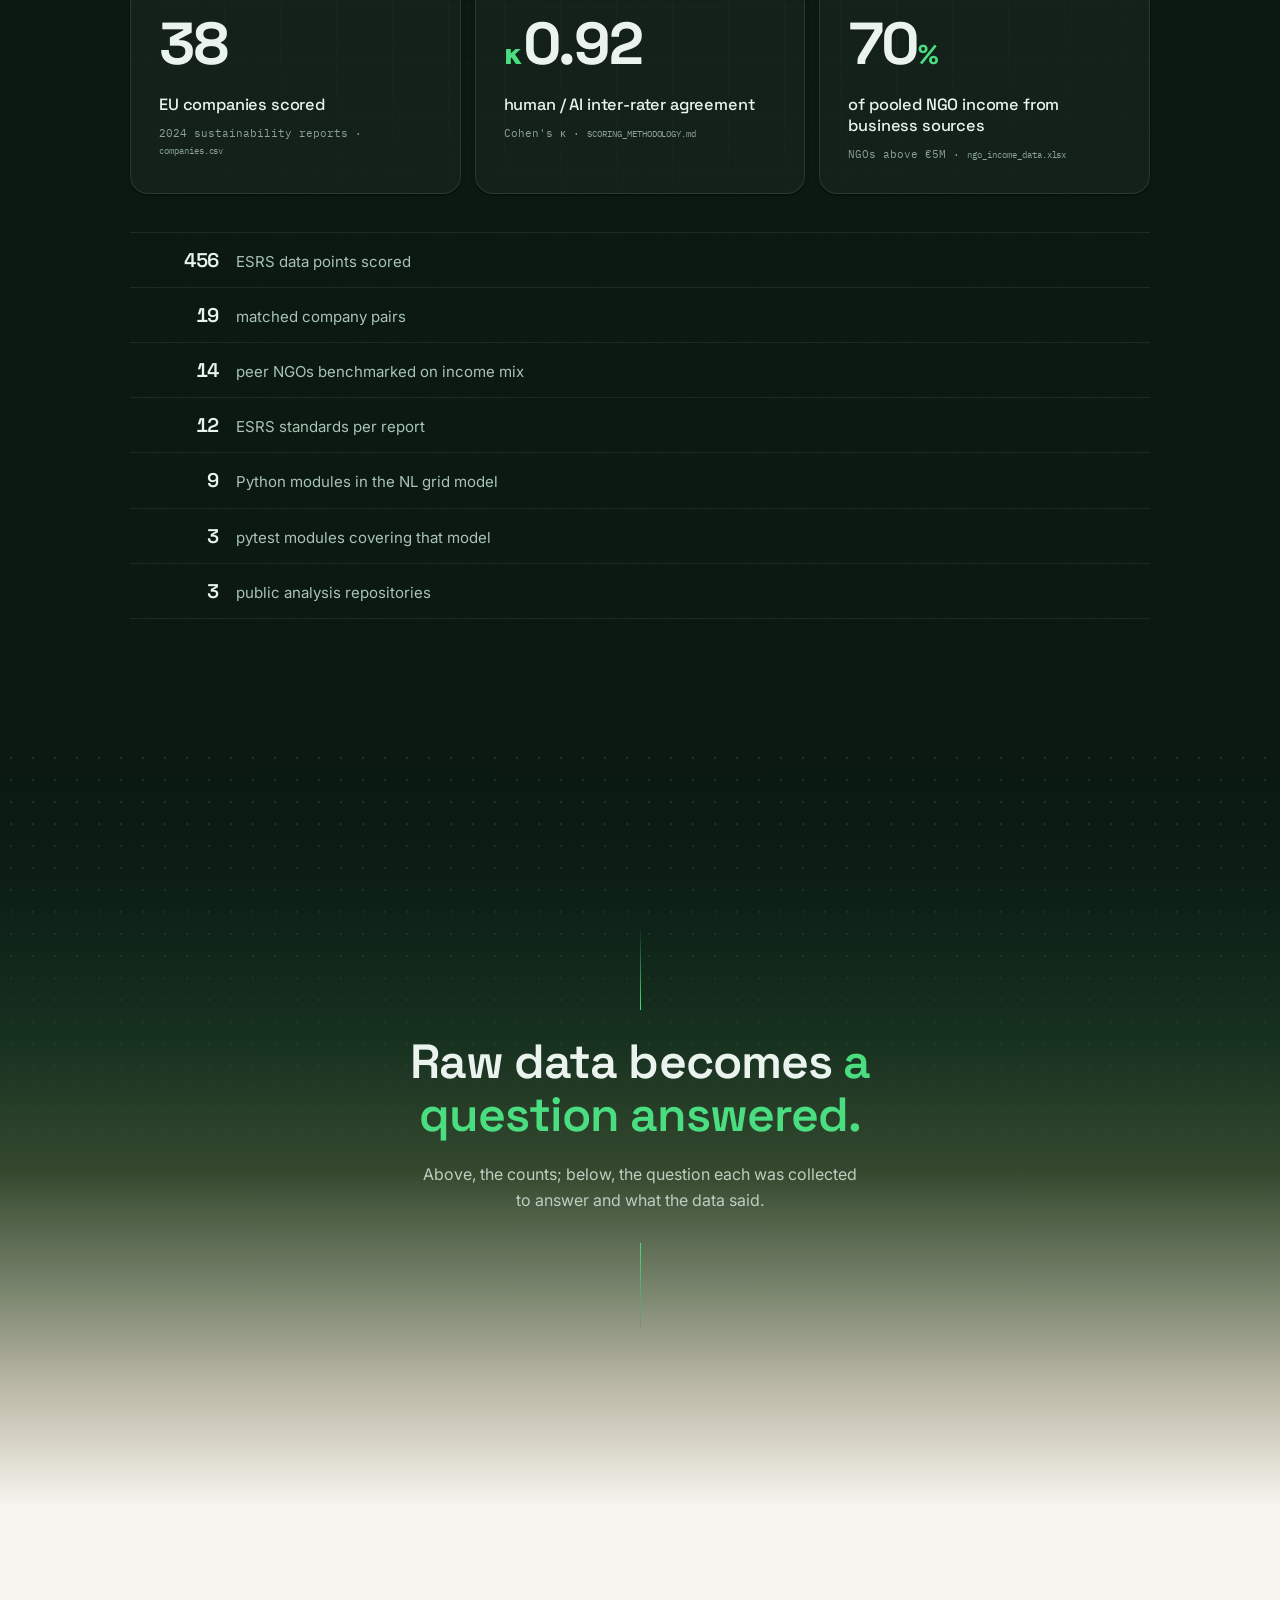
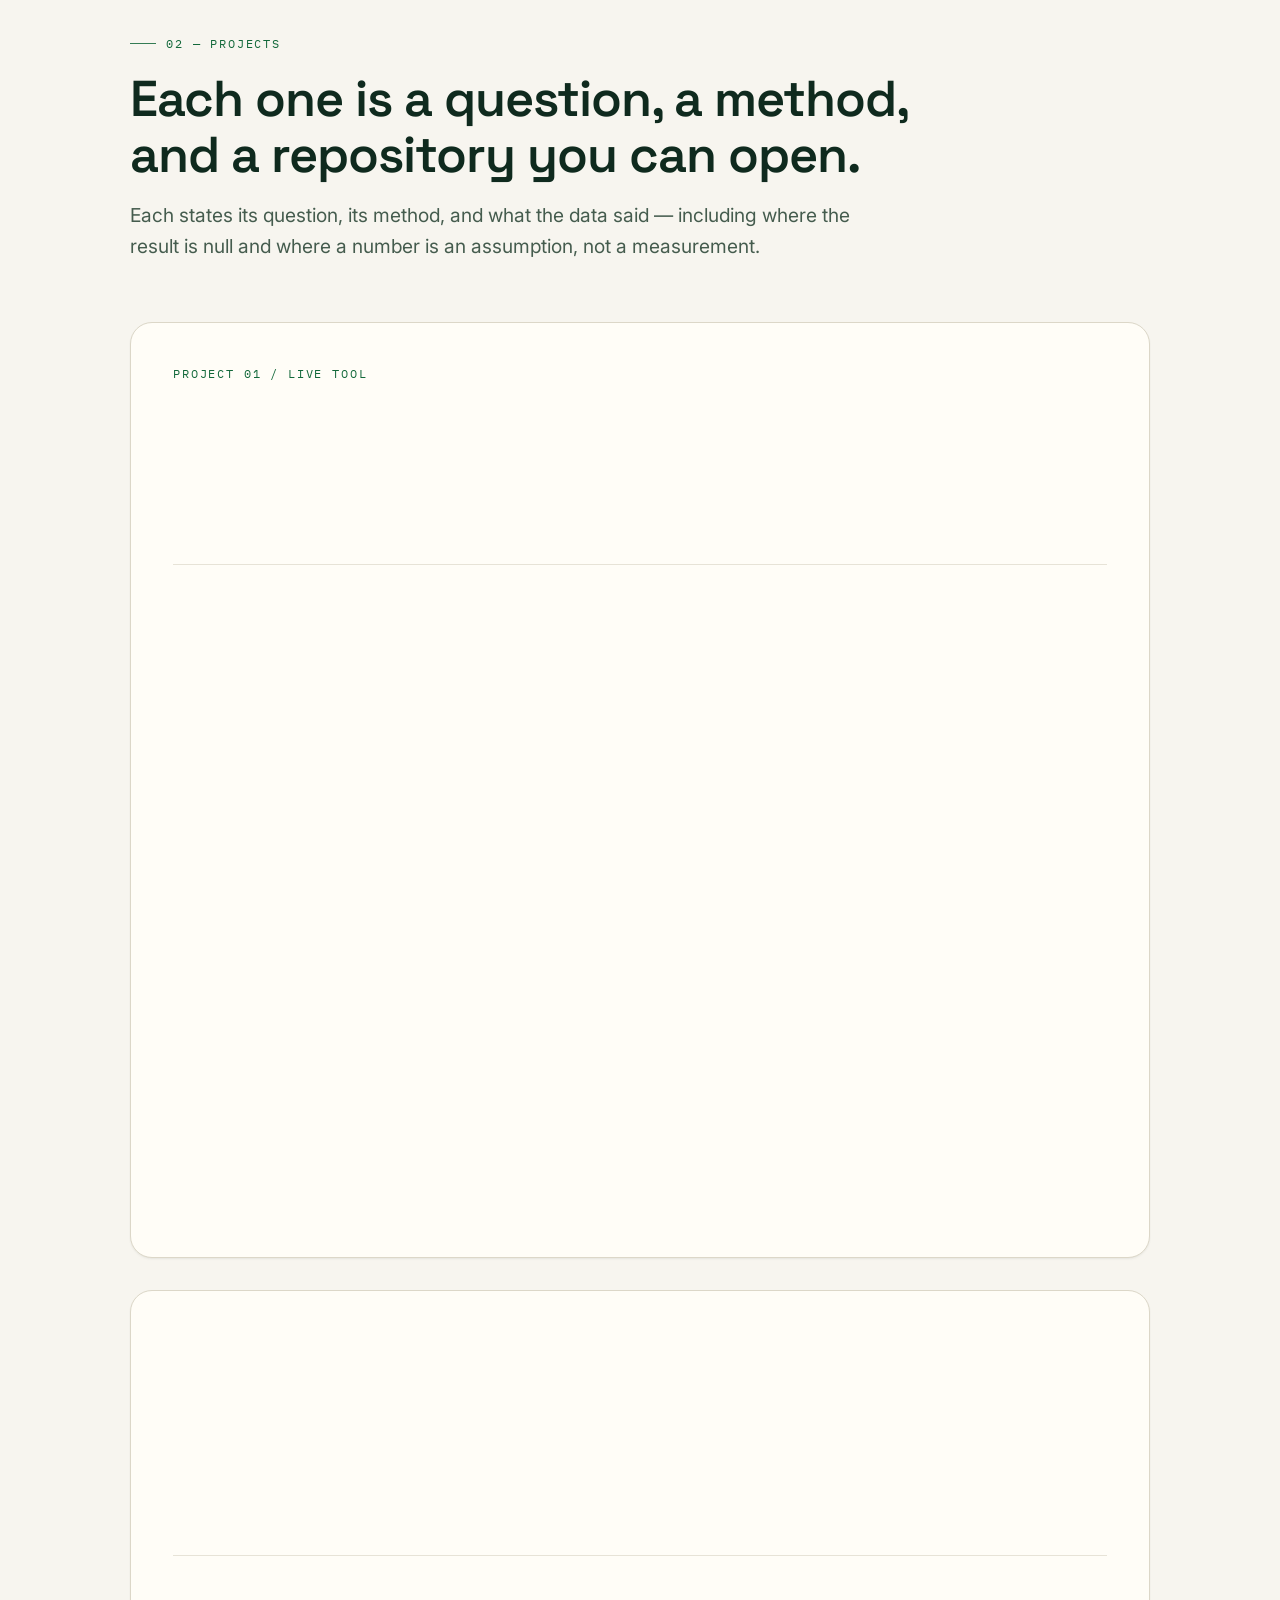
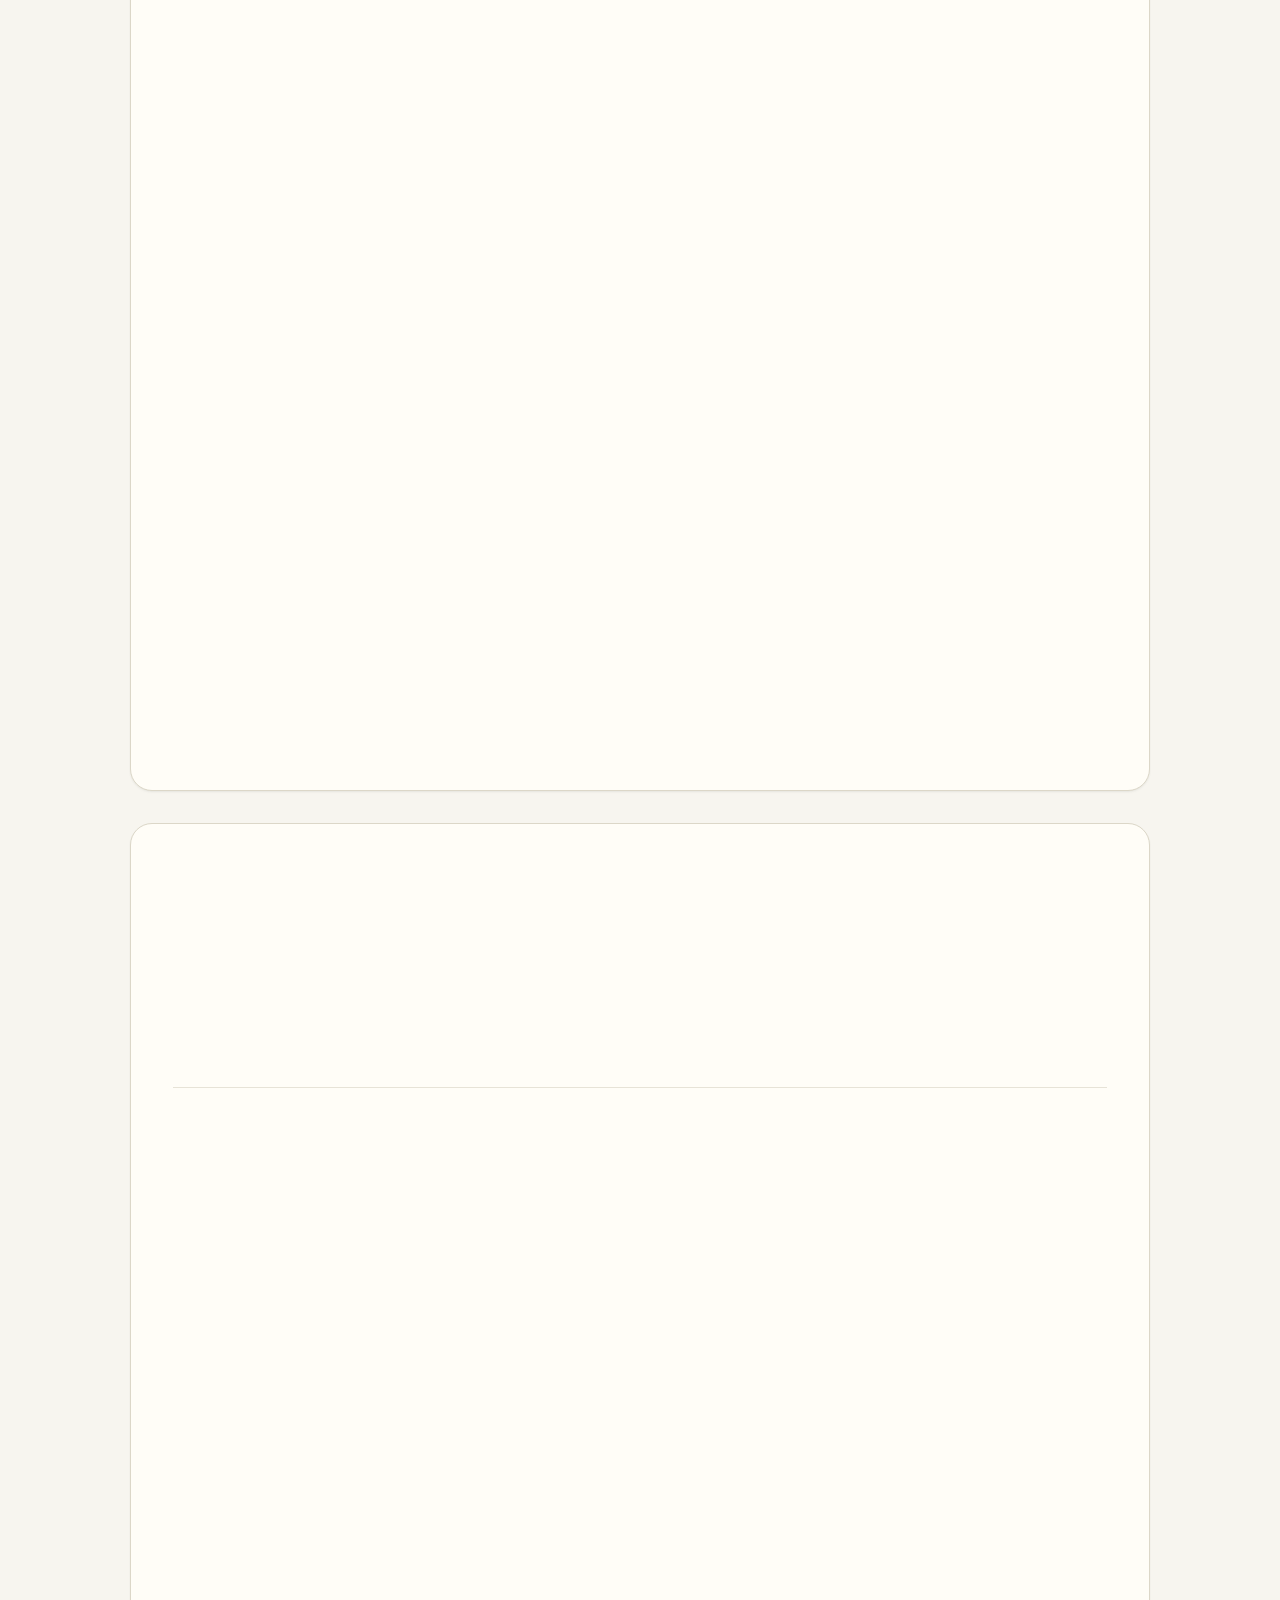
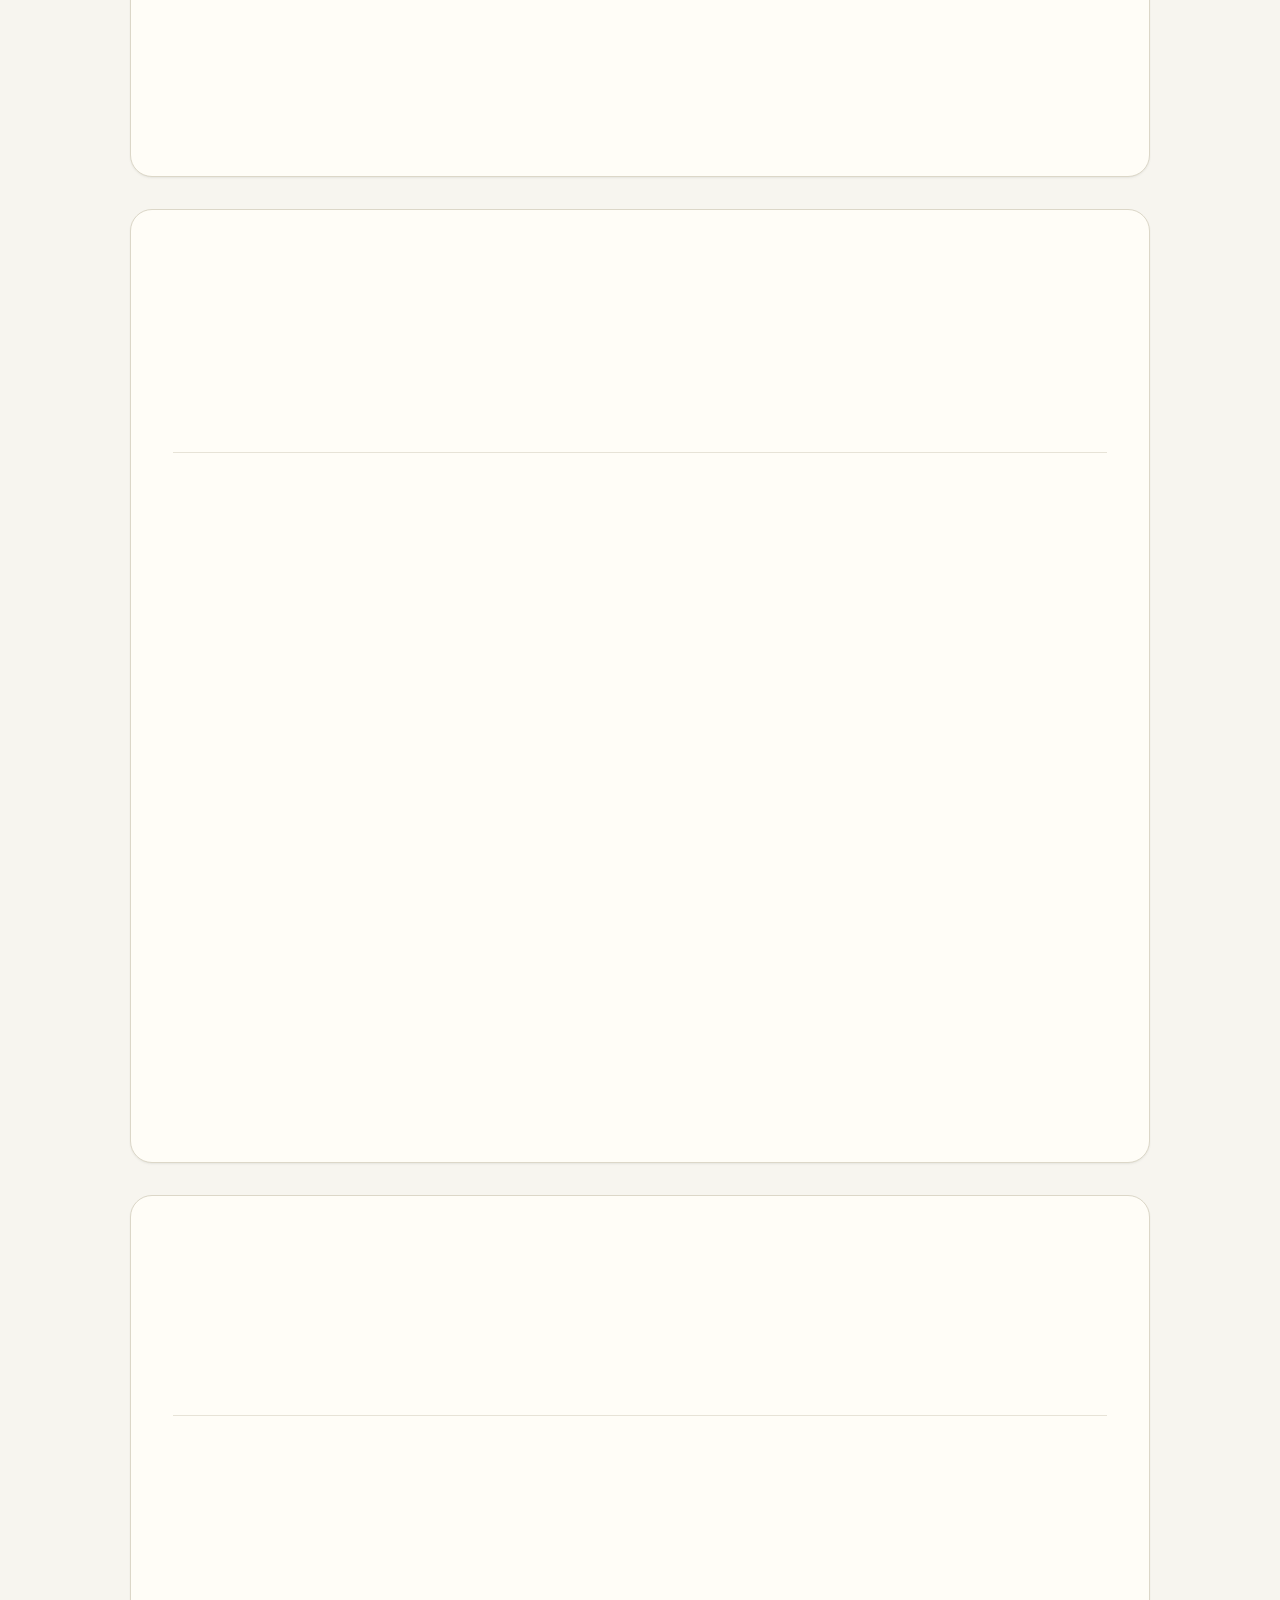
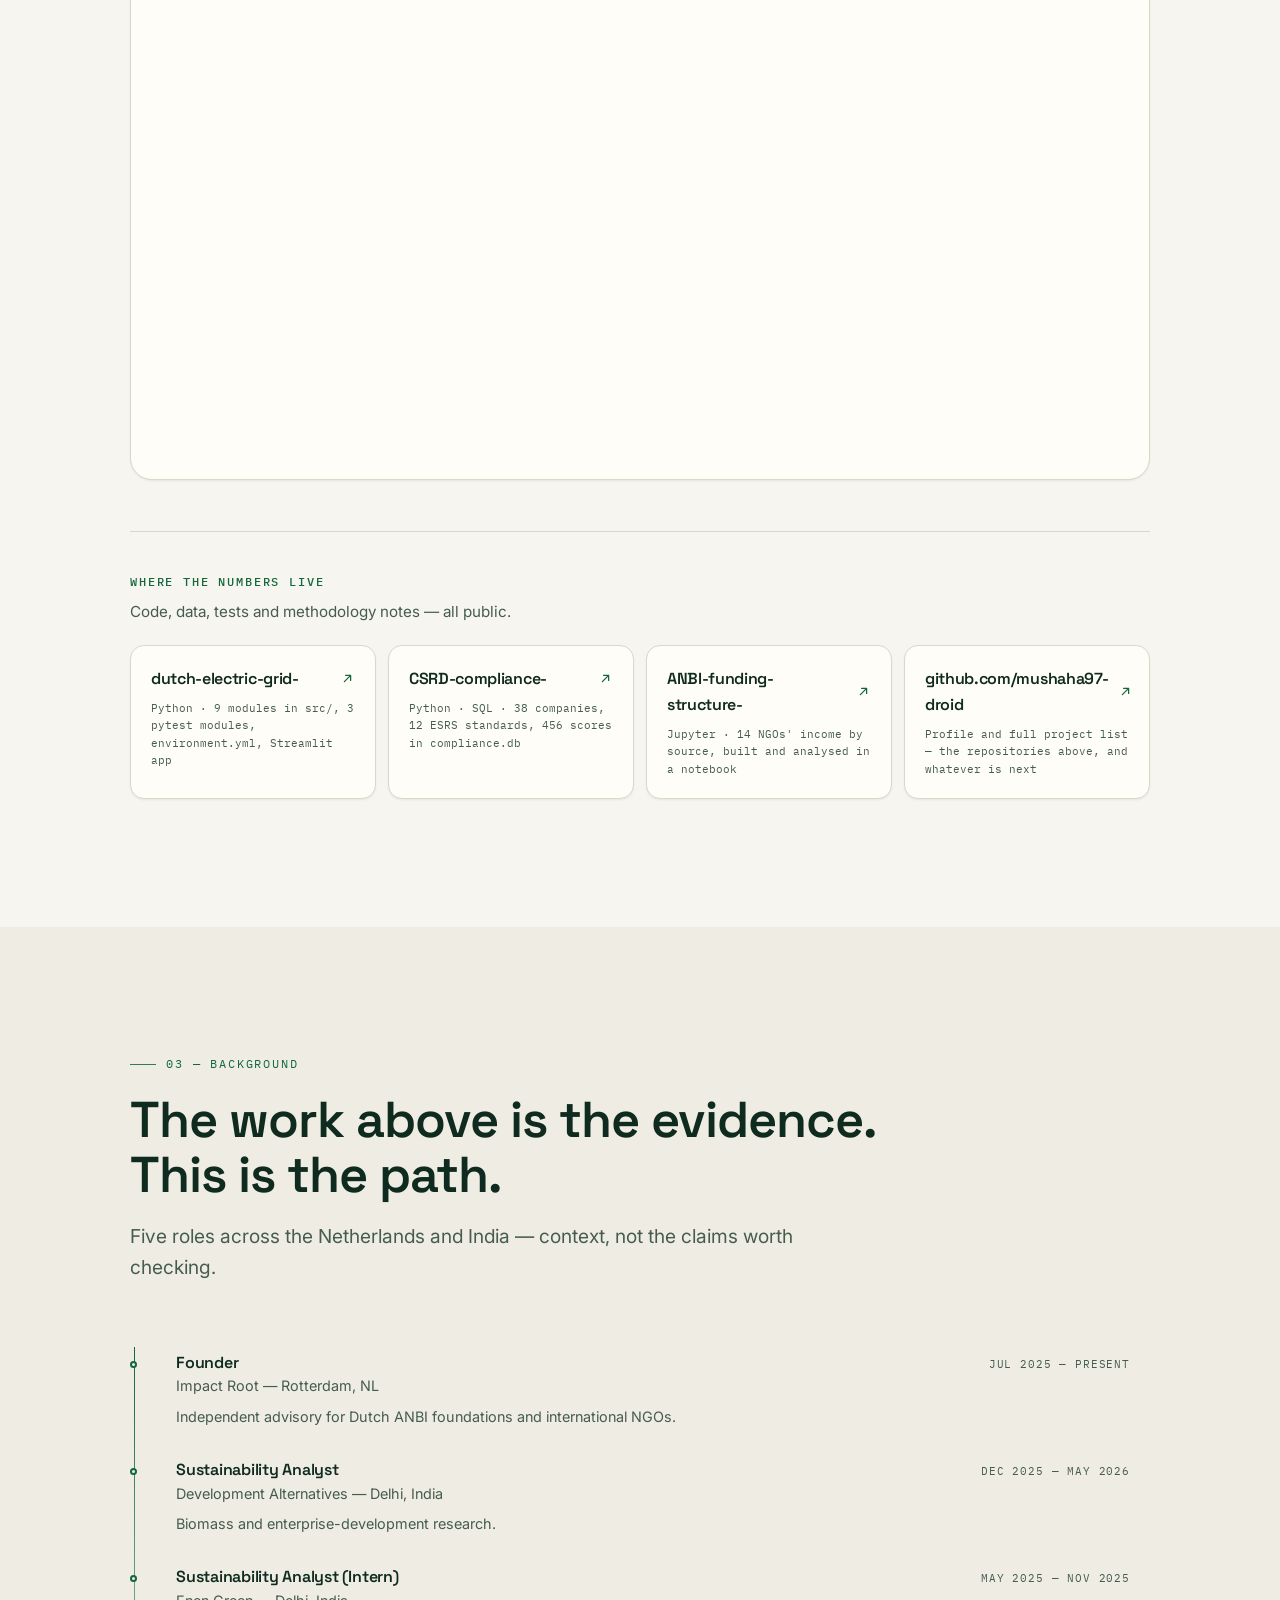
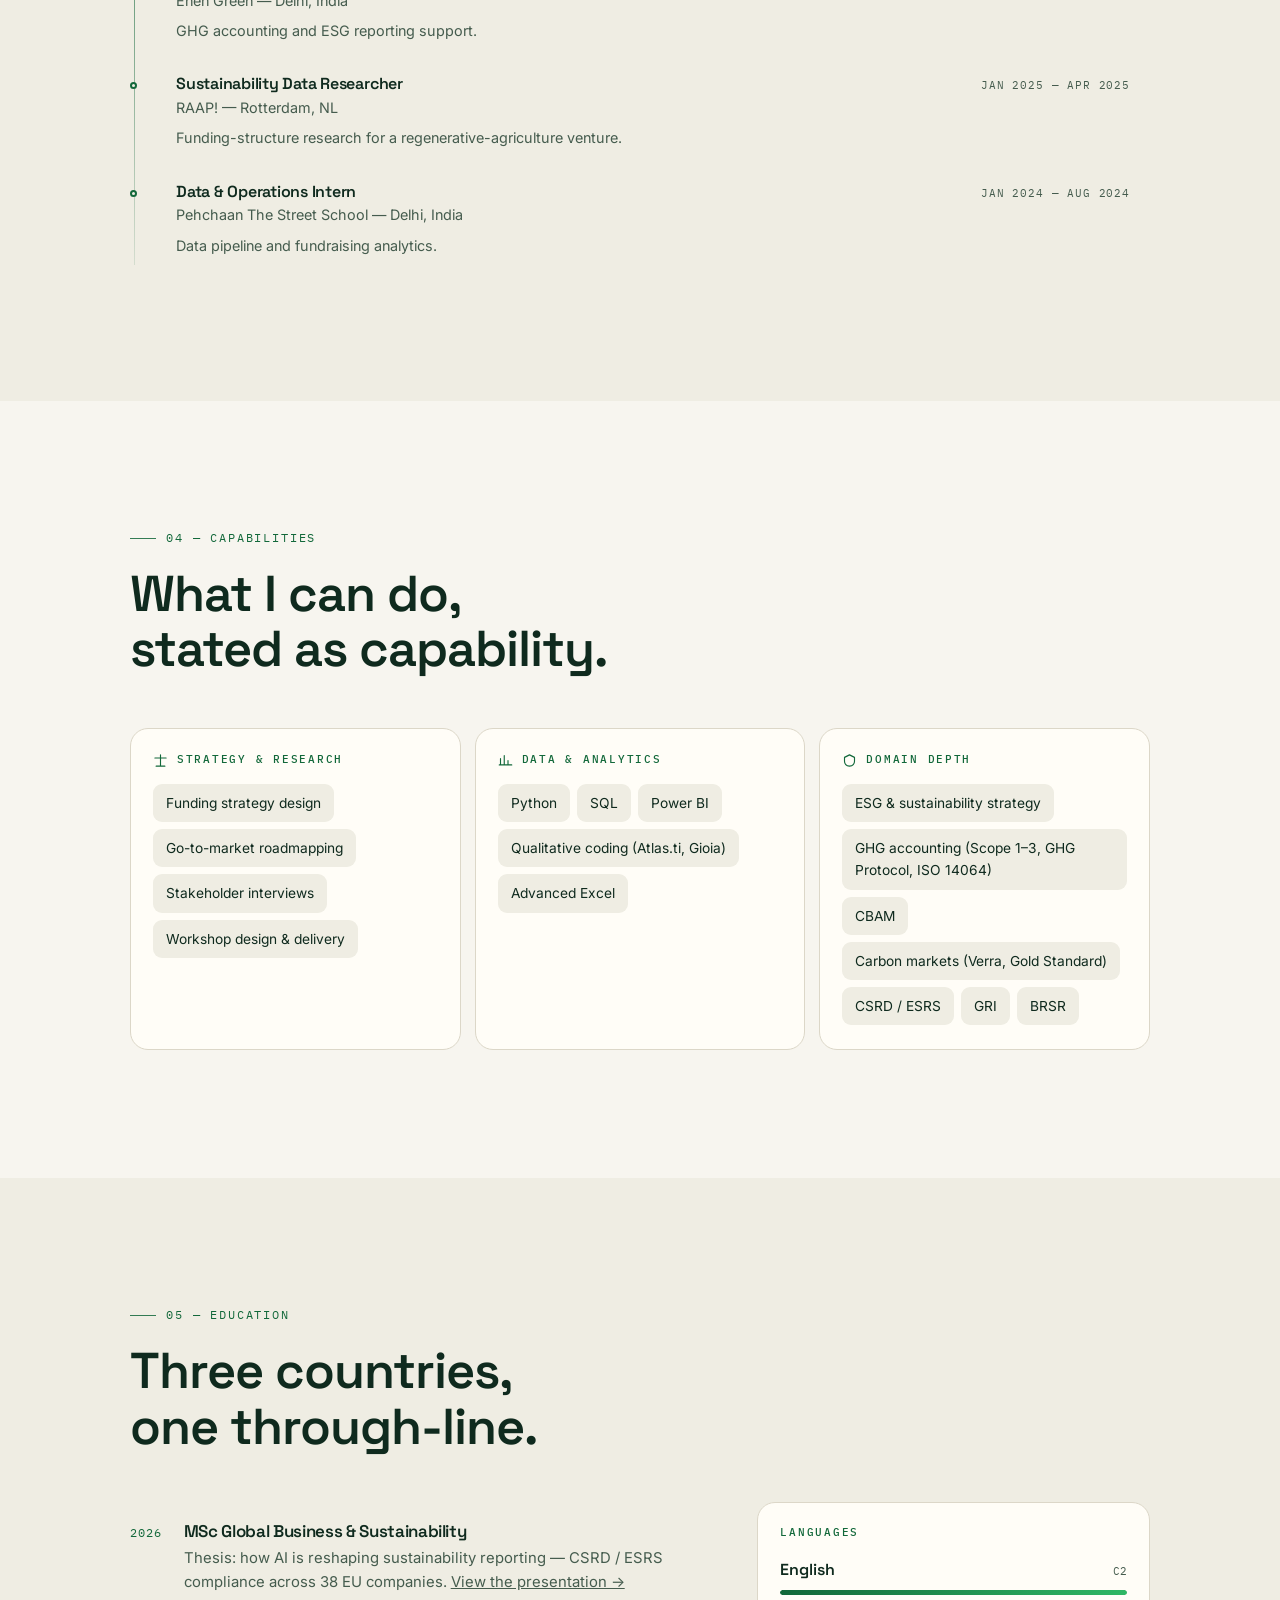
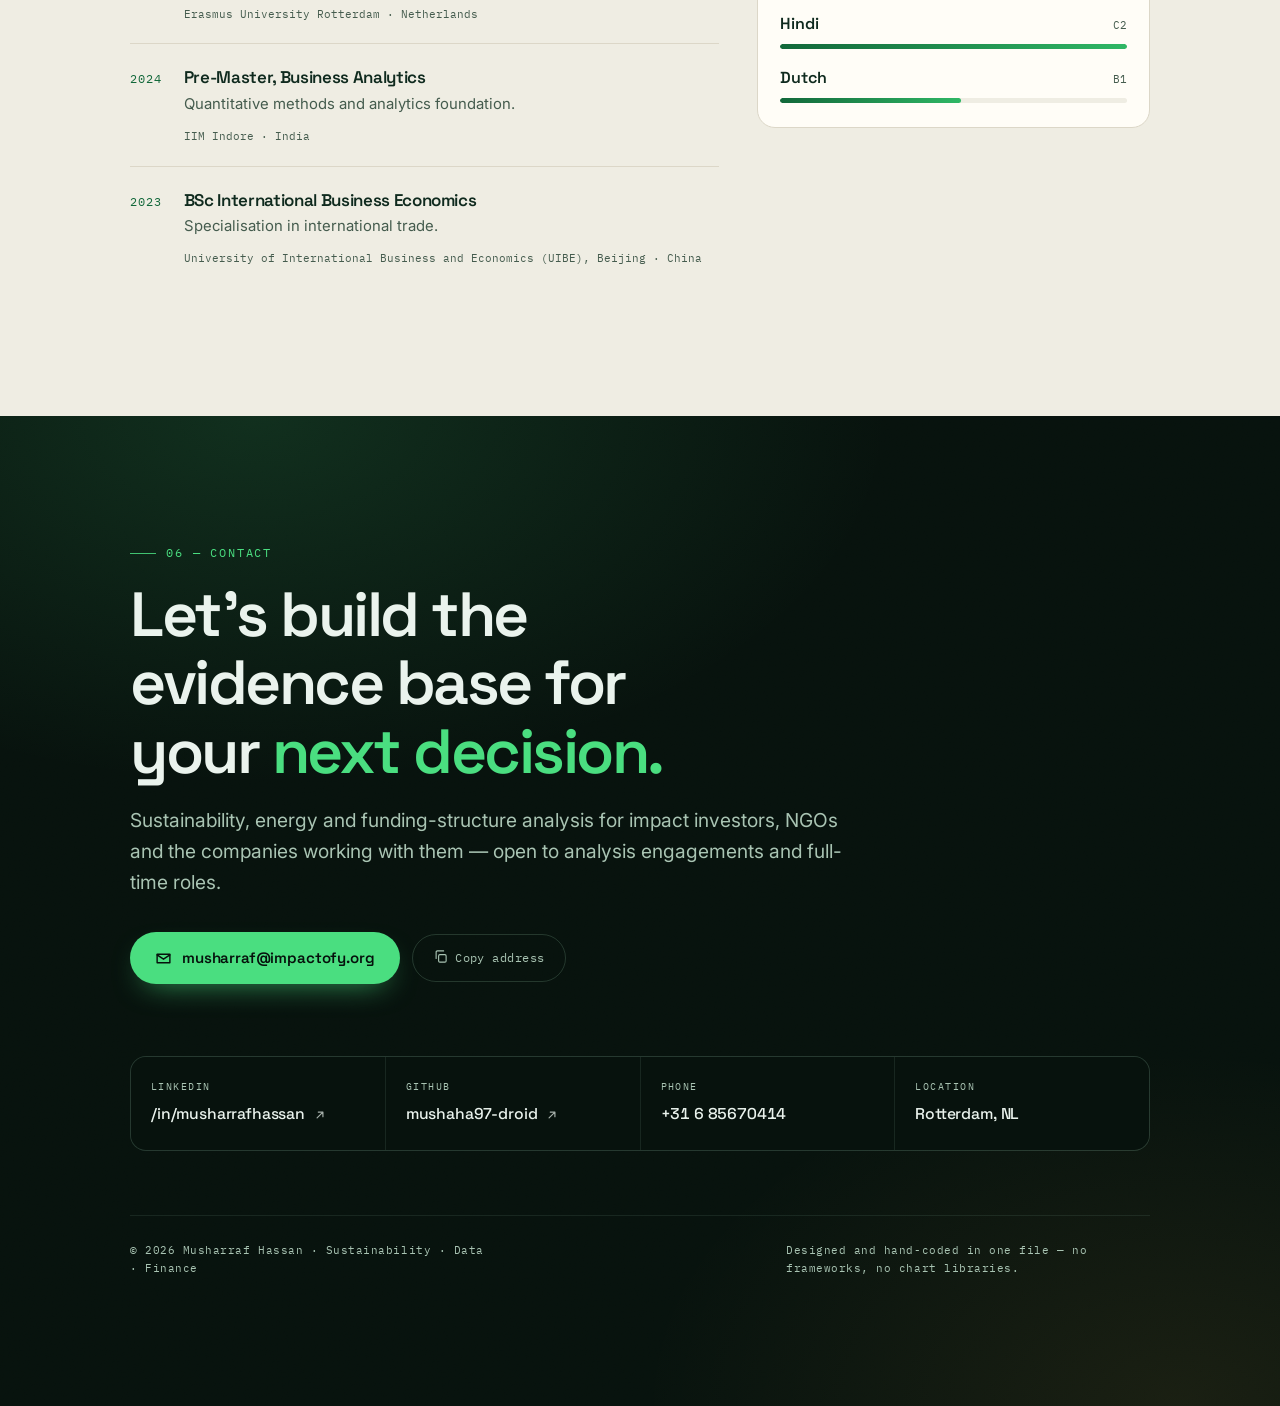
==== commit add99491: "Add thesis presentation: The Sustainability Paradox (20-slide viewer) /thesis-deck/: in-browser slid" ====
--- a/index.html
+++ b/index.html
@@ -1637,6 +1637,10 @@
         </div>
 
         <div class="case-actions">
+          <a class="link-inline" href="thesis-deck/" target="_blank" rel="noopener noreferrer">
+            View the thesis deck (20 slides)
+            <svg viewBox="0 0 24 24" fill="none" stroke="currentColor" stroke-width="2" stroke-linecap="round" stroke-linejoin="round" aria-hidden="true"><path d="M7 17L17 7M9 7h8v8"/></svg>
+          </a>
           <a class="link-inline" href="https://github.com/mushaha97-droid/CSRD-compliance-" target="_blank" rel="noopener noreferrer">
             Open the repository
             <svg viewBox="0 0 24 24" fill="none" stroke="currentColor" stroke-width="2" stroke-linecap="round" stroke-linejoin="round" aria-hidden="true"><path d="M7 17L17 7M9 7h8v8"/></svg>
@@ -1906,7 +1910,8 @@
           <span class="yr num">2026</span>
           <div>
             <h3>MSc Global Business &amp; Sustainability</h3>
-            <p>Thesis: how AI is reshaping sustainability reporting — CSRD / ESRS compliance across 38 EU companies.</p>
+            <p>Thesis: how AI is reshaping sustainability reporting — CSRD / ESRS compliance across 38 EU companies.
+              <a href="thesis-deck/" target="_blank" rel="noopener noreferrer">View the presentation →</a></p>
           </div>
           <span class="where">Erasmus University Rotterdam · Netherlands</span>
         </article>
